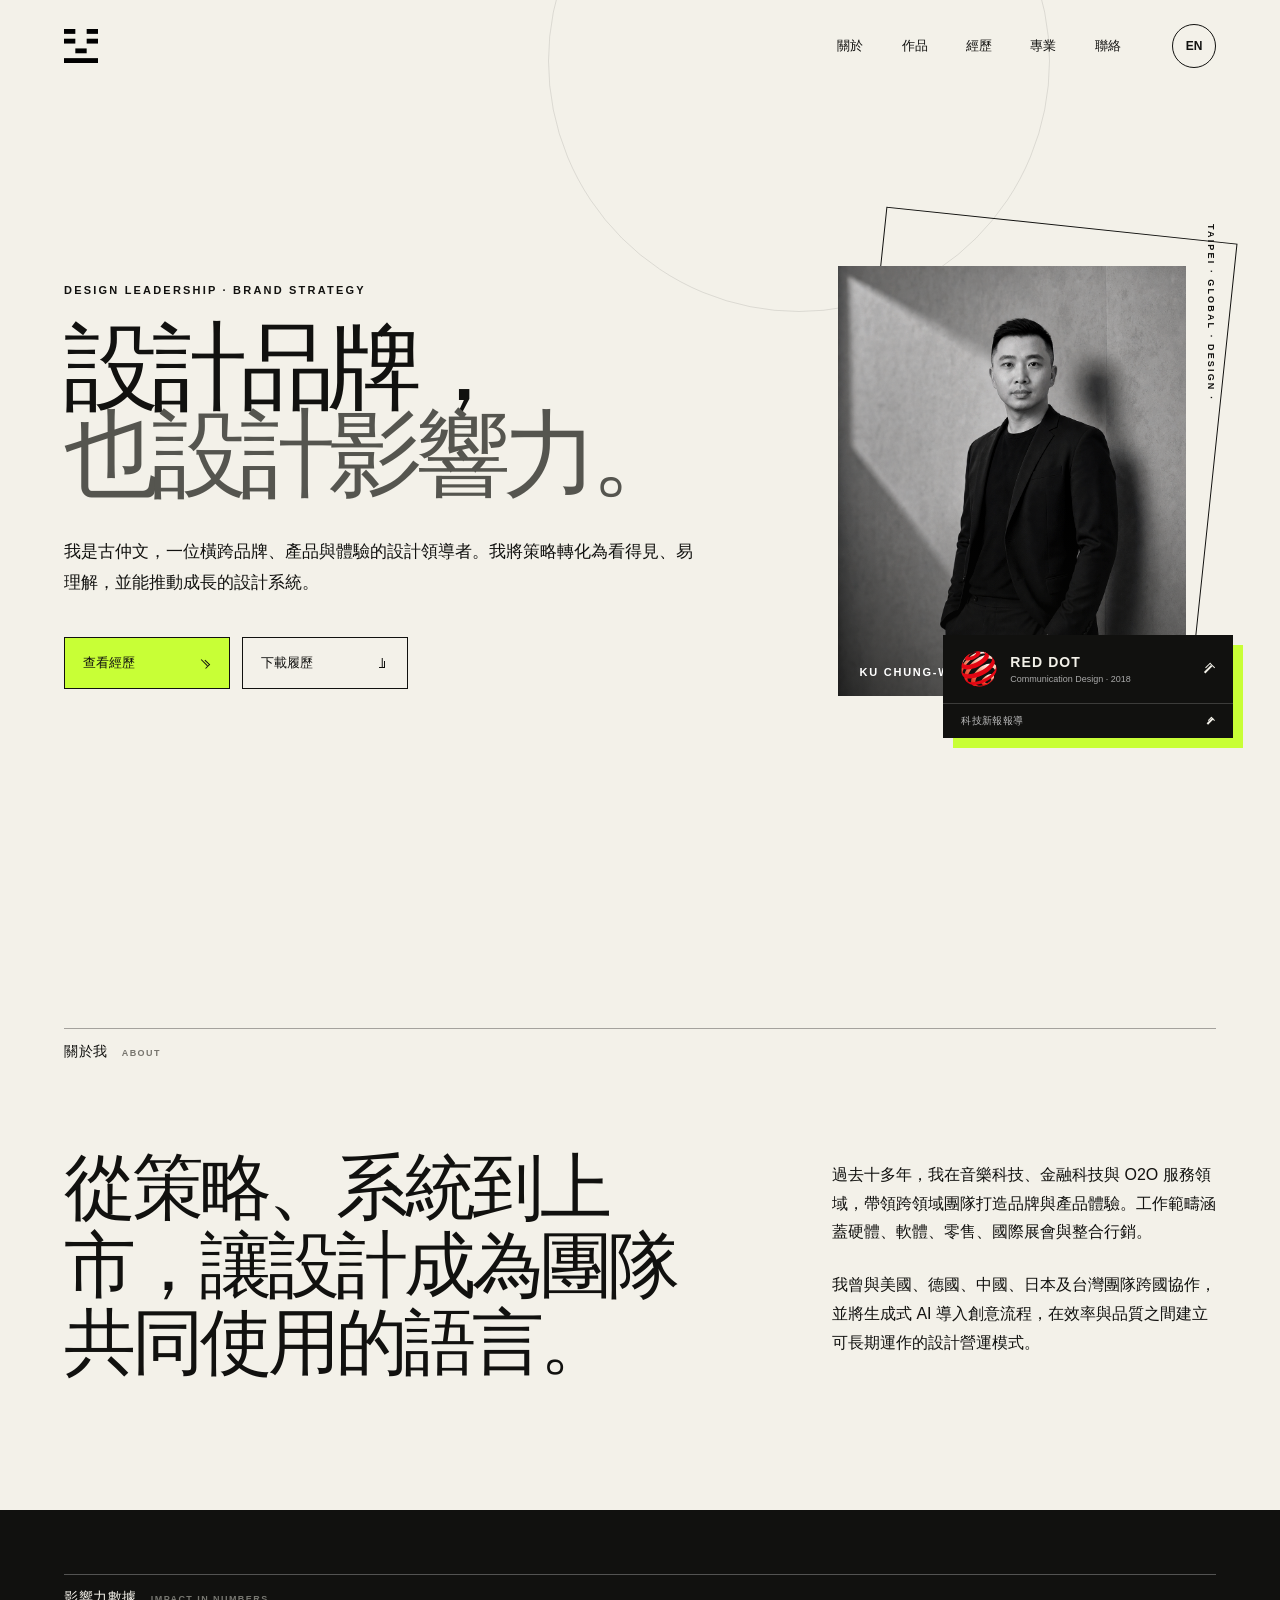
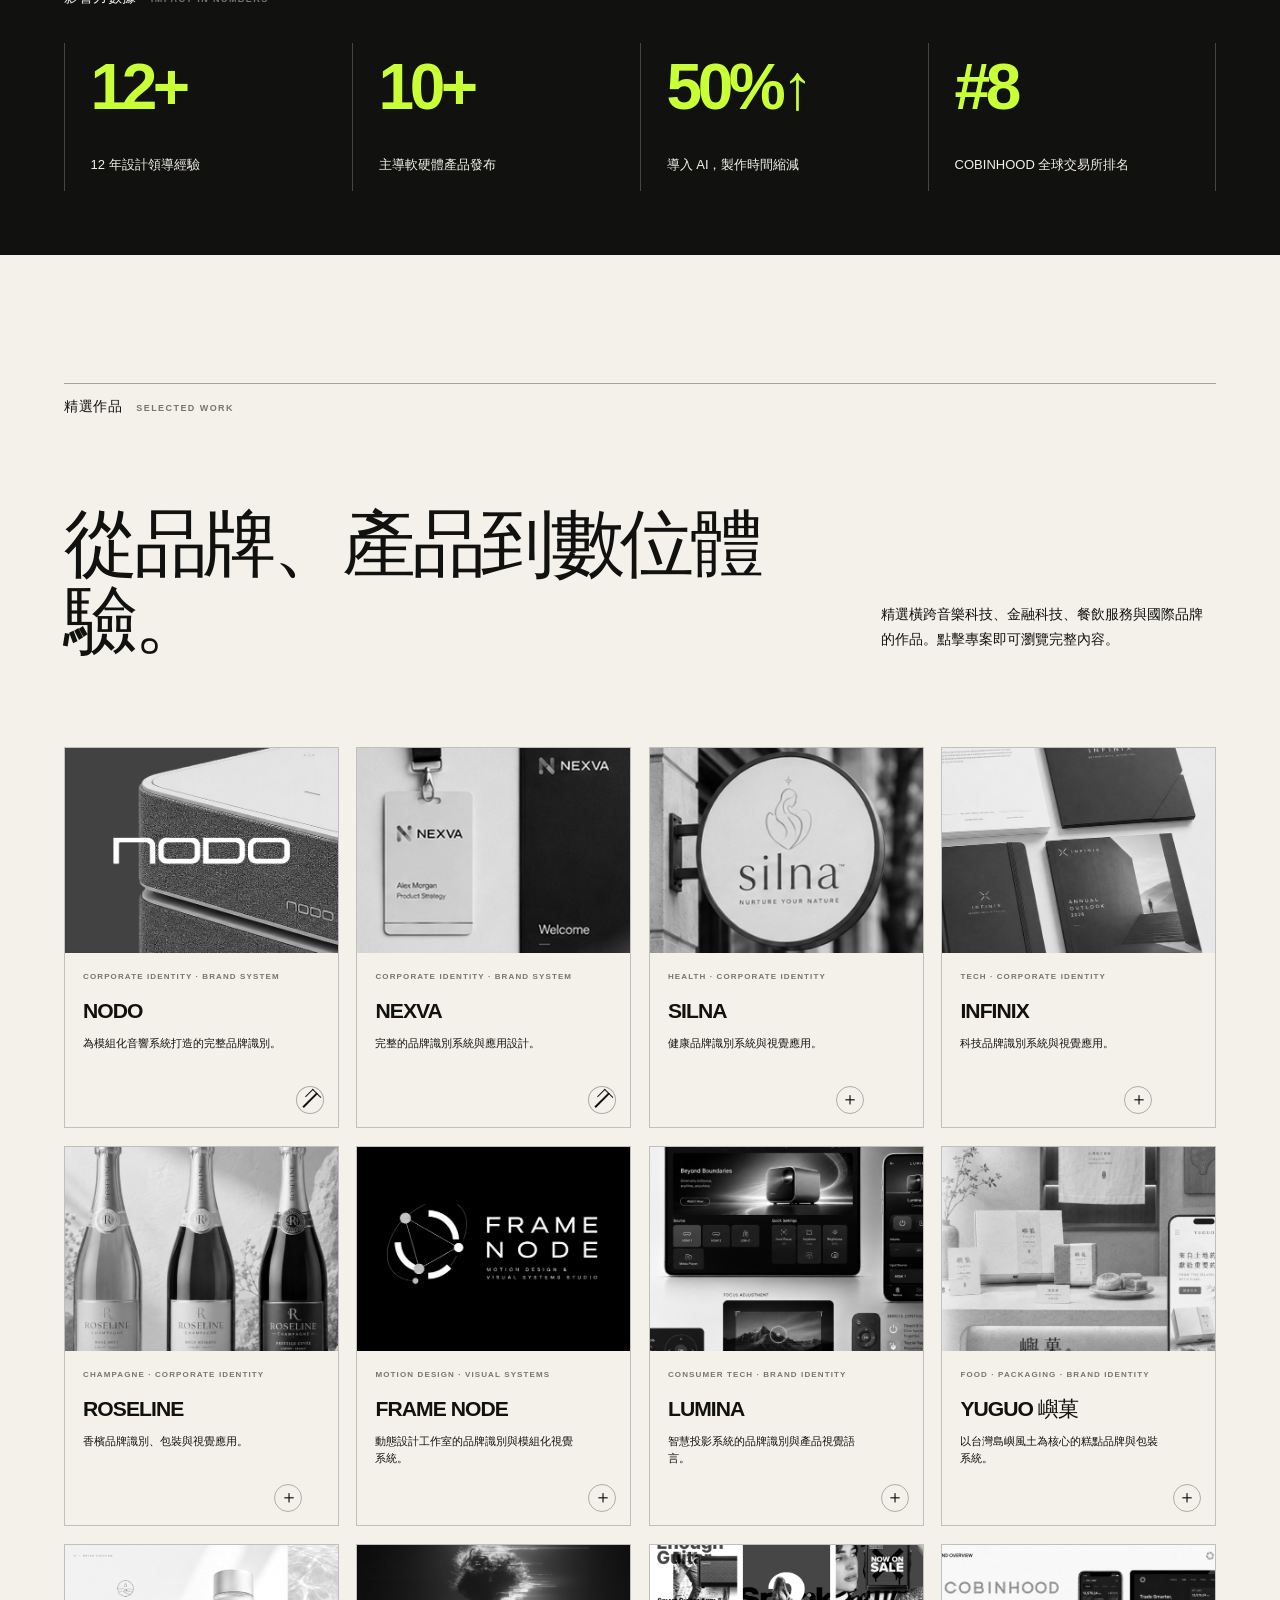
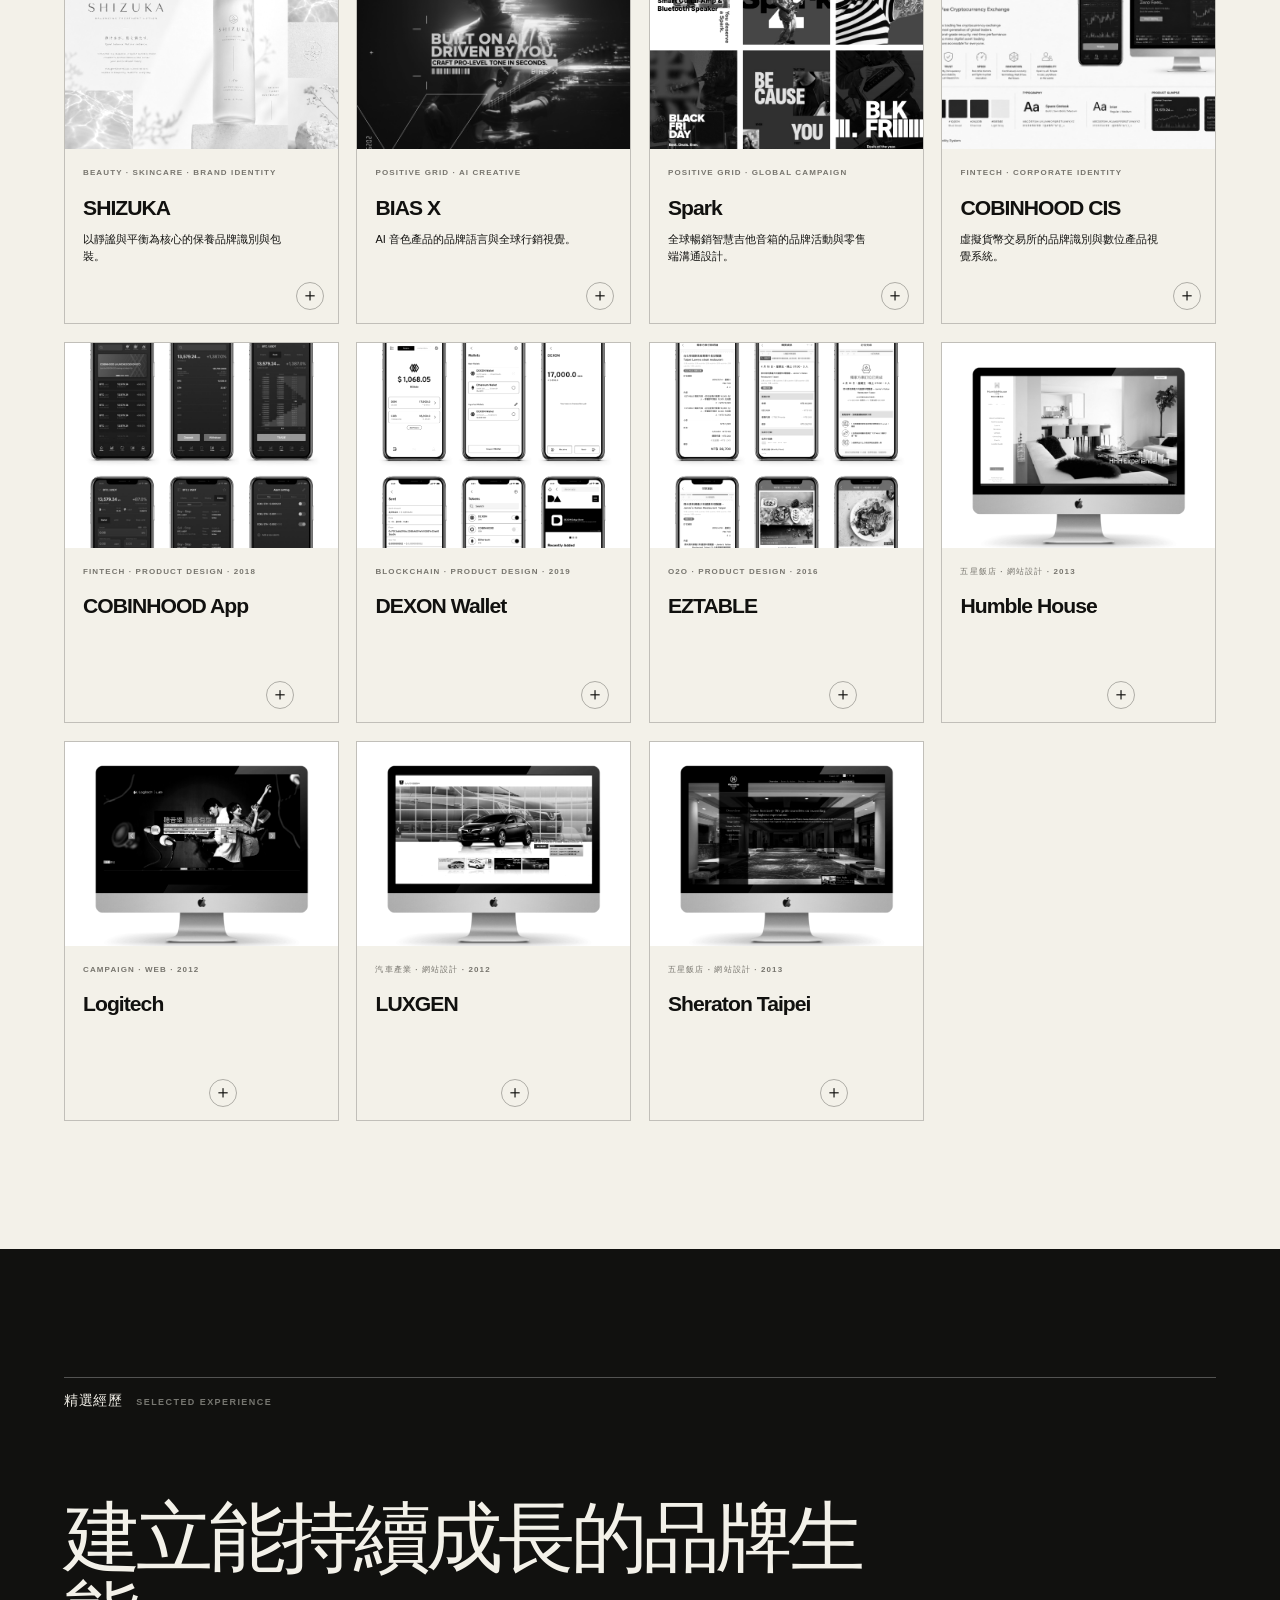
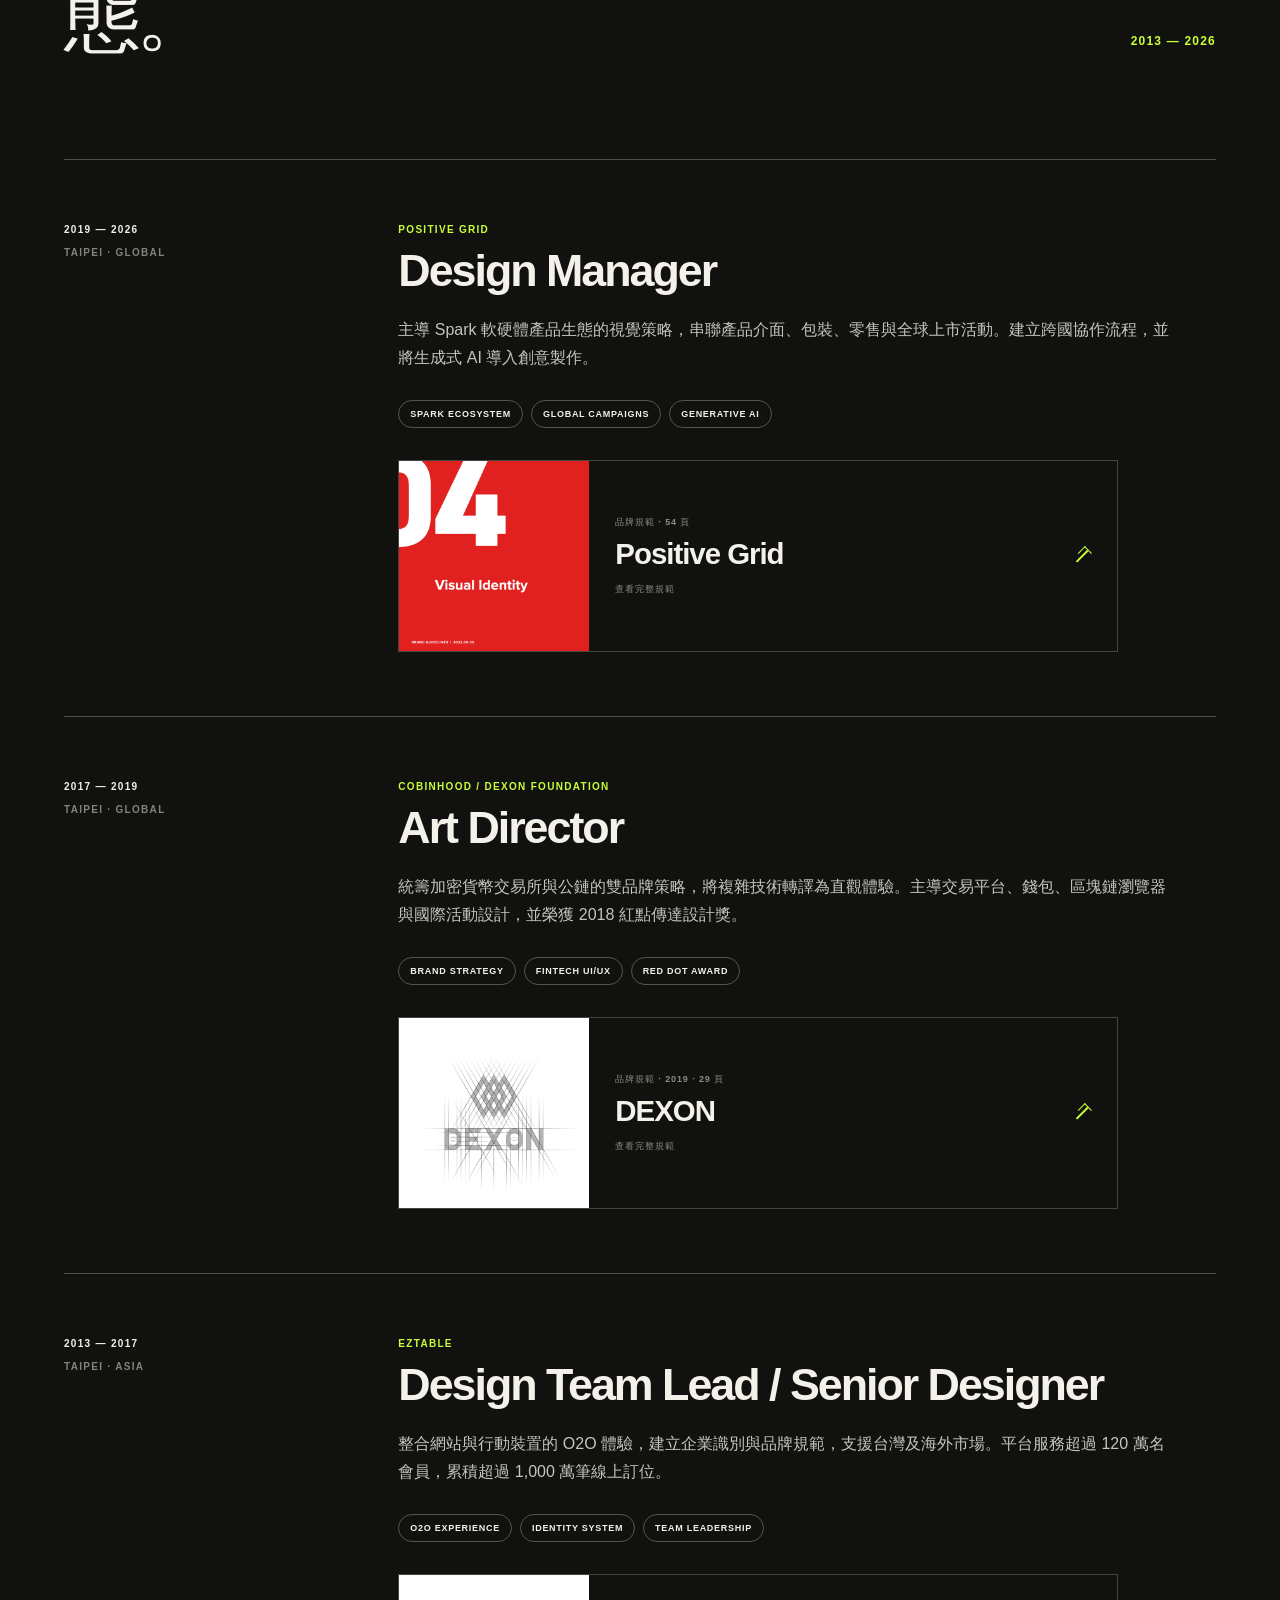
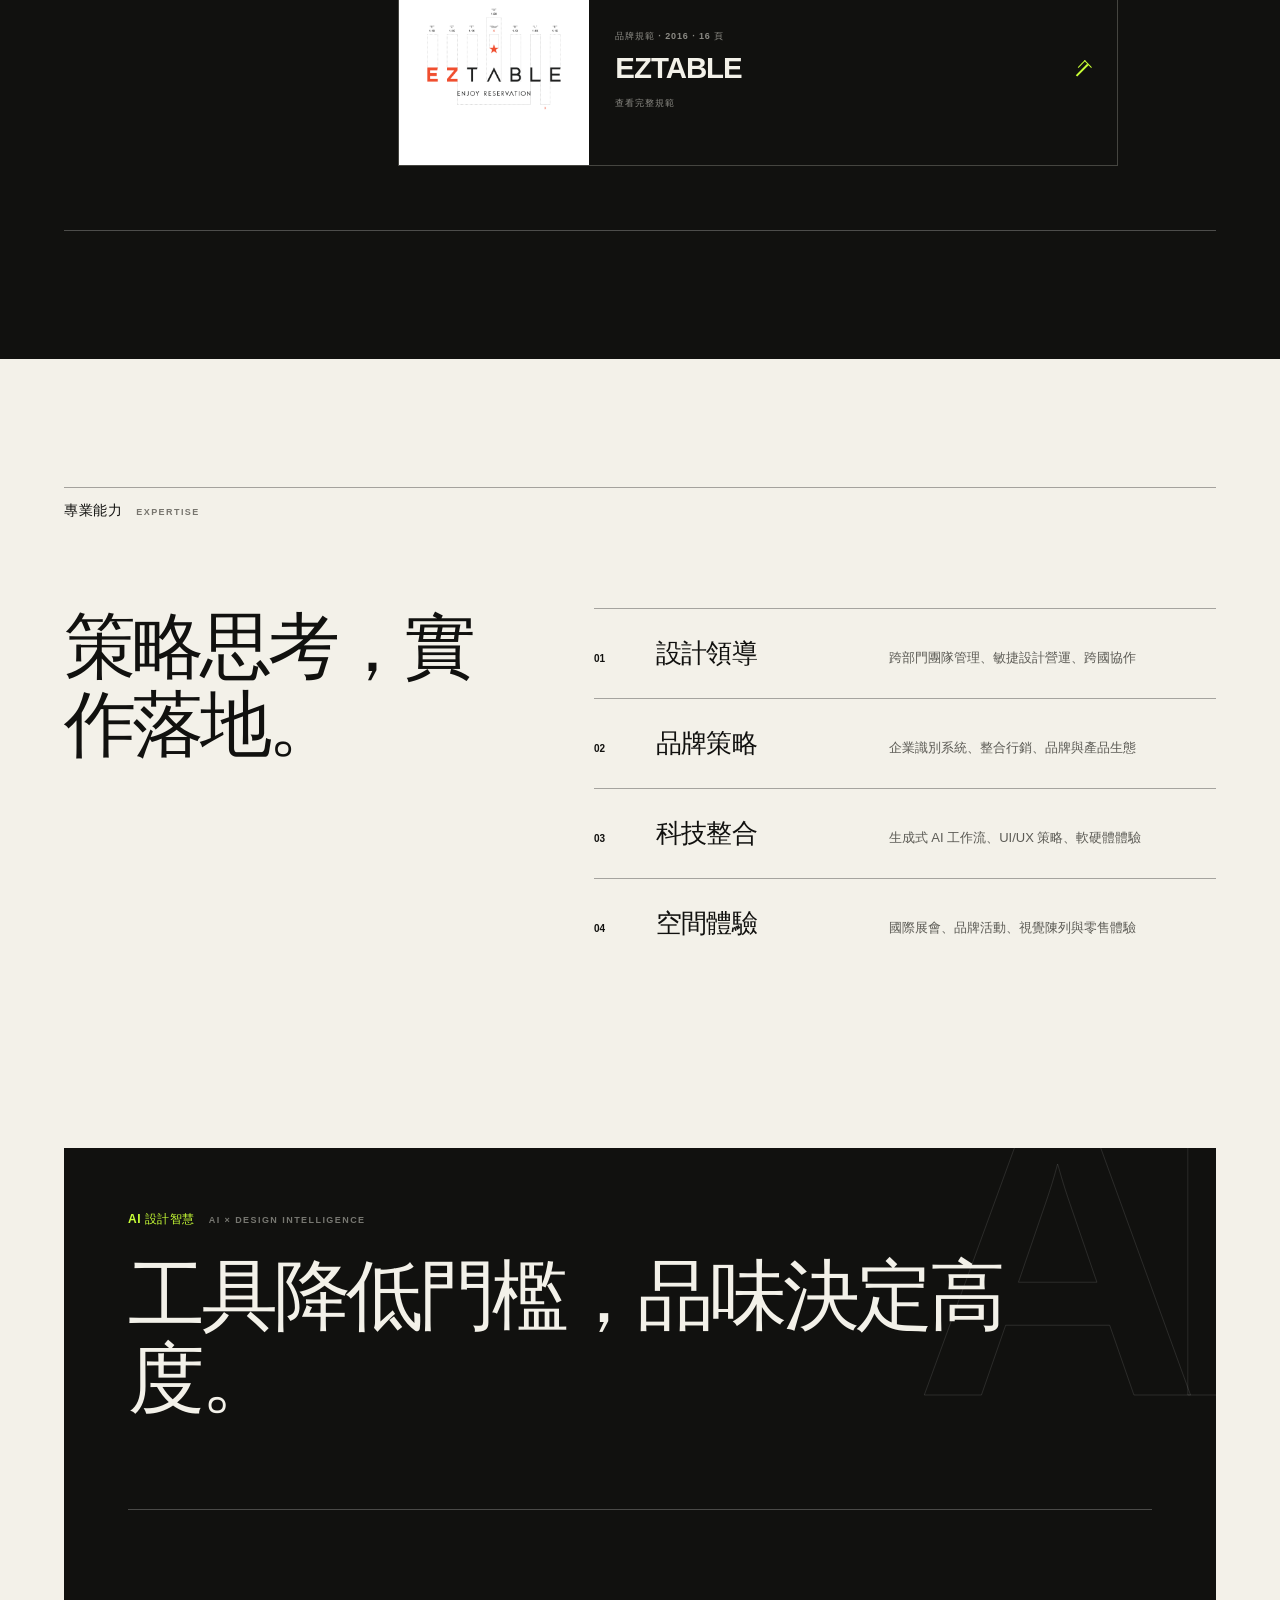
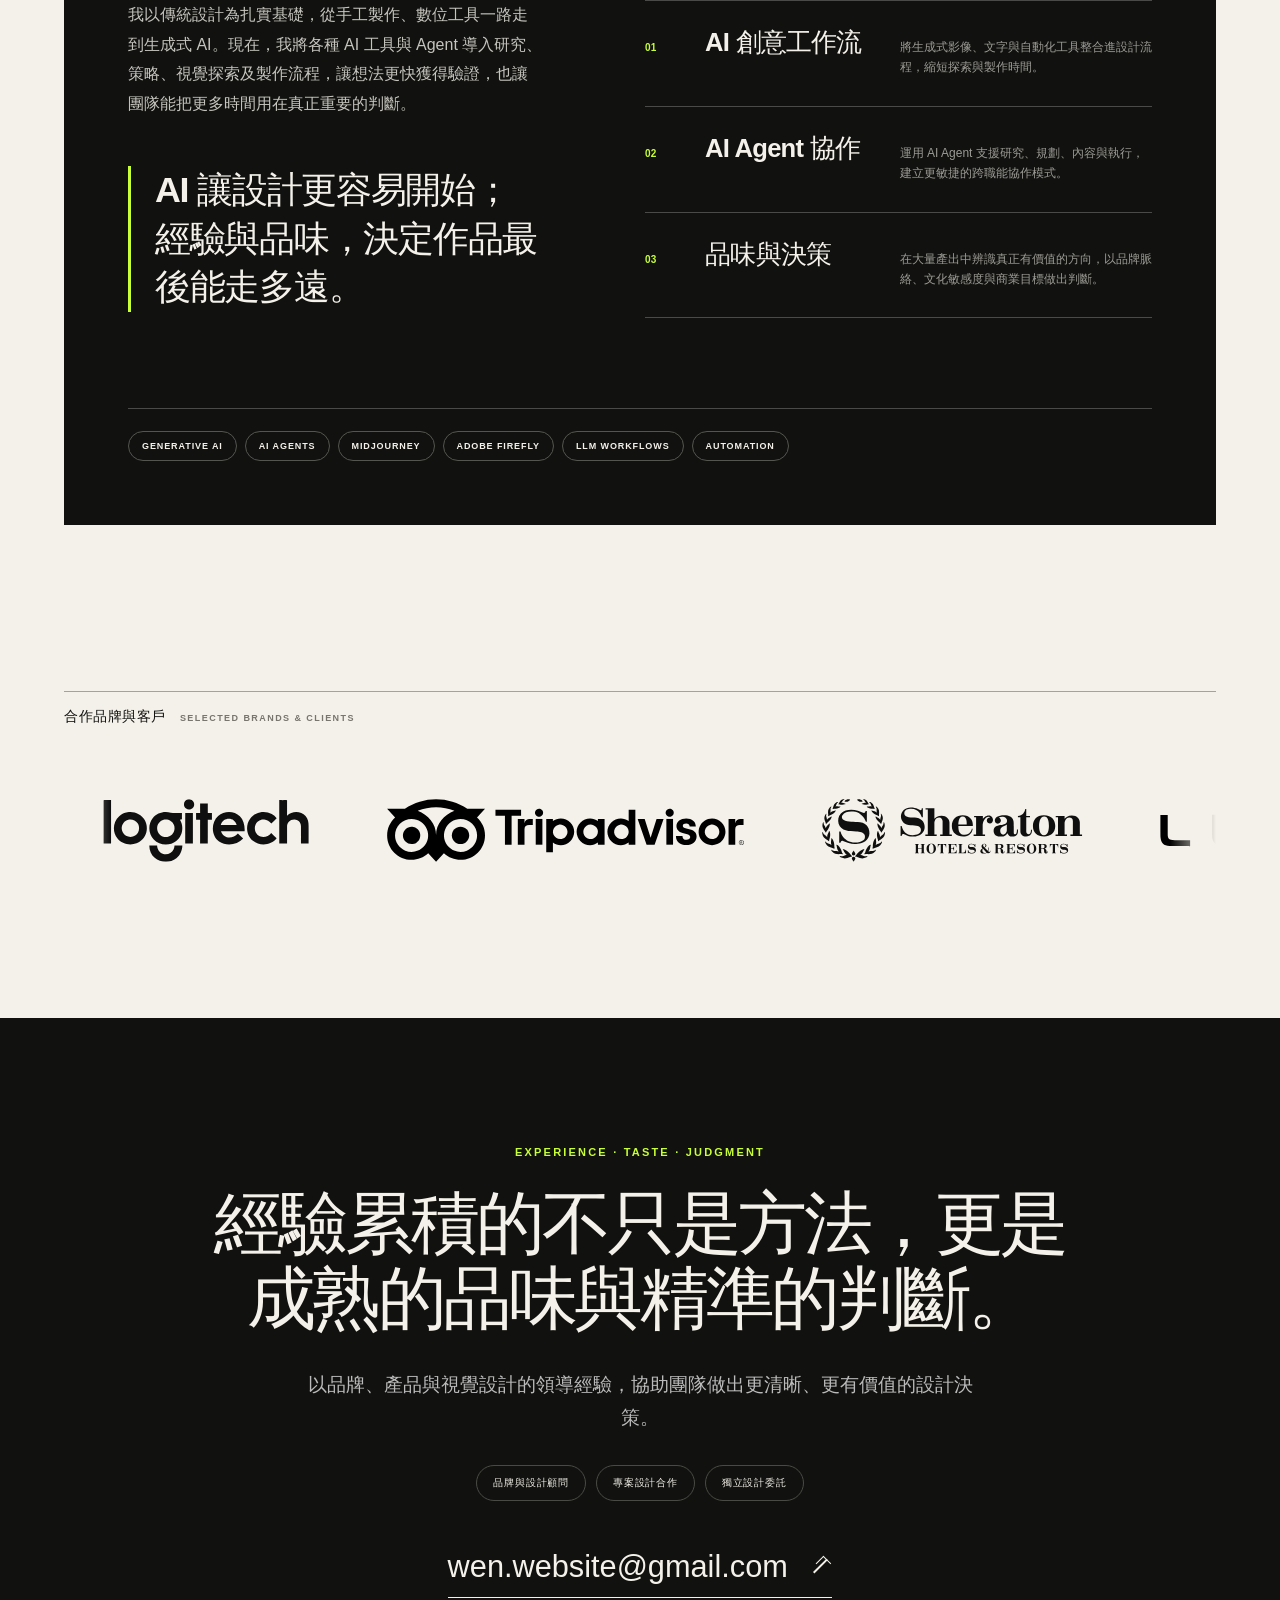
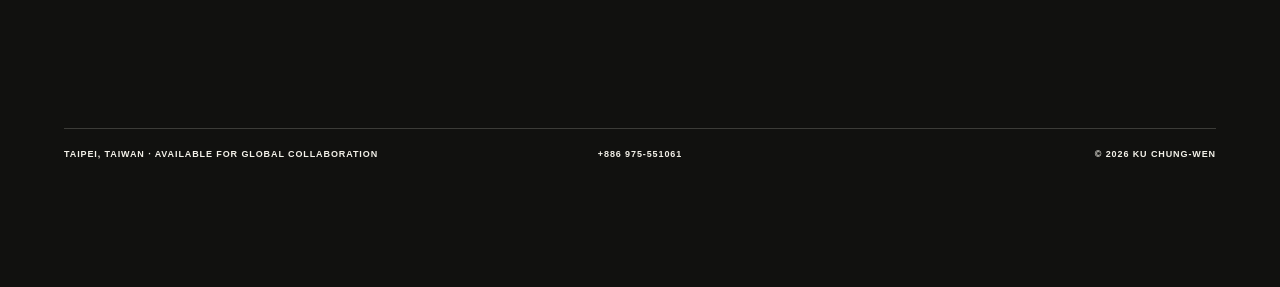
==== index.html @ f236ce1c "Refine mobile hero line breaks" ====
<!doctype html>
<html lang="zh-Hant">
  <head>
    <meta charset="UTF-8" />
    <meta name="viewport" content="width=device-width, initial-scale=1.0" />
    <meta
      name="description"
      content="古仲文 Ku Chung-Wen — 設計領導、品牌策略與藝術指導。"
    />
    <!-- 填入 GA4 Measurement ID（例如 G-XXXXXXXXXX）即可啟用流量紀錄。 -->
    <meta name="ga-measurement-id" content="" />
    <title>古仲文 Ku Chung-Wen | Design Leader</title>
    <link rel="icon" href="assets/wen-favicon.svg" type="image/svg+xml" />
    <link rel="stylesheet" href="styles.css?v=20260614-3" />
    <script src="script.js?v=20260614-4" defer></script>
  </head>
  <body>
    <a class="skip-link" href="#main">跳至主要內容</a>

    <header class="site-header">
      <a class="brand" href="#top" aria-label="回到首頁">
        <img src="assets/wen-favicon.svg" alt="古仲文個人標誌" />
      </a>
      <nav aria-label="主要導覽">
        <a
          href="#about"
          data-zh="關於"
          data-en="About"
          data-track="navigation_click"
          data-track-label="About"
          >關於</a
        >
        <a
          href="#work"
          data-zh="作品"
          data-en="Work"
          data-track="navigation_click"
          data-track-label="Work"
          >作品</a
        >
        <a
          href="#experience"
          data-zh="經歷"
          data-en="Experience"
          data-track="navigation_click"
          data-track-label="Experience"
          >經歷</a
        >
        <a
          href="#expertise"
          data-zh="專業"
          data-en="Expertise"
          data-track="navigation_click"
          data-track-label="Expertise"
          >專業</a
        >
        <a
          href="#contact"
          data-zh="聯絡"
          data-en="Contact"
          data-track="navigation_click"
          data-track-label="Contact"
          >聯絡</a
        >
      </nav>
      <button class="lang-toggle" type="button" aria-label="Switch to English">
        EN
      </button>
    </header>

    <main id="main">
      <section class="hero" id="top">
        <div class="hero-copy">
          <p class="eyebrow reveal">DESIGN LEADERSHIP · BRAND STRATEGY</p>
          <h1 class="reveal">
            <span data-zh="設計品牌，" data-en="Building brands,">設計品牌，</span>
            <span class="outline" data-zh="也設計影響力。" data-en="shaping impact."
              >也設計影響力。</span
            >
          </h1>
          <p
            class="hero-intro reveal"
            data-zh="我是古仲文，一位橫跨品牌、產品與體驗的設計領導者。我將策略轉化為看得見、易理解，並能推動成長的設計系統。"
            data-en="I'm Ku Chung-Wen, a design leader working across brand, product, and experience. I turn strategy into design systems that people can see, understand, and use to drive growth."
          >
            我是古仲文，一位橫跨品牌、產品與體驗的設計領導者。我將策略轉化為看得見、易理解，並能推動成長的設計系統。
          </p>
          <div class="hero-actions reveal">
            <a
              class="button primary"
              href="#experience"
              data-track="cta_click"
              data-track-label="Hero view experience"
            >
              <span data-zh="查看經歷" data-en="View experience">查看經歷</span>
              <span class="ui-arrow ui-arrow-down-right" aria-hidden="true"></span>
            </a>
            <a
              class="button secondary"
              href="assets/ku-chung-wen-resume-2026.pdf"
              download
              data-track="resume_download"
              data-track-label="Hero resume PDF"
            >
              <span data-zh="下載履歷" data-en="Download résumé">下載履歷</span>
              <span class="ui-arrow ui-arrow-down" aria-hidden="true"></span>
            </a>
          </div>
        </div>

        <div class="hero-visual reveal">
          <div class="portrait-frame">
            <img src="assets/hero-editorial-v2.png" alt="古仲文黑白形象照" />
            <span class="portrait-label">KU CHUNG-WEN</span>
          </div>
          <div class="award-card">
            <a
              class="award-card-main"
              href="https://www.red-dot.org/zh/project/cobinhood-crypto-exchange-26003"
              target="_blank"
              rel="noopener noreferrer"
              data-track="award_link_click"
              data-track-label="Hero Red Dot official project"
            >
              <img
                class="award-mark"
                src="assets/icon-reddot.svg"
                alt=""
                aria-hidden="true"
              />
              <span class="award-card-copy">
                <strong>RED DOT</strong>
                <small>Communication Design · 2018</small>
              </span>
              <span class="award-arrow ui-arrow ui-arrow-up-right" aria-hidden="true"></span>
            </a>
            <a
              class="award-card-news"
              href="https://technews.tw/2018/08/30/cobinhood-app-wins-red-dot-design-award/"
              target="_blank"
              rel="noopener noreferrer"
              data-track="award_link_click"
              data-track-label="Hero TechNews award coverage"
            >
              <span data-zh="科技新報報導" data-en="TechNews coverage"
                >科技新報報導</span
              >
              <span class="ui-arrow ui-arrow-up-right" aria-hidden="true"></span>
            </a>
          </div>
          <span class="orbit-text">TAIPEI · GLOBAL · DESIGN ·</span>
        </div>

      </section>

      <section class="about section" id="about">
        <div class="section-kicker">
          <div class="section-label">
            <strong data-zh="關於我" data-en="About">關於我</strong>
            <span data-zh="About" data-en="關於我">About</span>
          </div>
        </div>
        <div class="about-grid">
          <h2
            class="reveal"
            data-zh="從策略、系統到上市，讓設計成為團隊共同使用的語言。"
            data-en="From strategy and systems through launch, I make design a shared language across teams."
          >
            從策略、系統到上市，讓設計成為團隊共同使用的語言。
          </h2>
          <div class="about-copy reveal">
            <p
              data-zh="過去十多年，我在音樂科技、金融科技與 O2O 服務領域，帶領跨領域團隊打造品牌與產品體驗。工作範疇涵蓋硬體、軟體、零售、國際展會與整合行銷。"
              data-en="For more than a decade, I have led multidisciplinary teams across music technology, fintech, and O2O services, creating brand and product experiences across hardware, software, retail, global exhibitions, and integrated campaigns."
            >
              過去十多年，我在音樂科技、金融科技與 O2O
              服務領域，帶領跨領域團隊打造品牌與產品體驗。工作範疇涵蓋硬體、軟體、零售、國際展會與整合行銷。
            </p>
            <p
              data-zh="我曾與美國、德國、中國、日本及台灣團隊跨國協作，並將生成式 AI 導入創意流程，在效率與品質之間建立可長期運作的設計營運模式。"
              data-en="I have collaborated with teams across the US, Germany, China, Japan, and Taiwan. I also integrate generative AI into creative workflows to build sustainable design operations that balance speed with quality."
            >
              我曾與美國、德國、中國、日本及台灣團隊跨國協作，並將生成式 AI
              導入創意流程，在效率與品質之間建立可長期運作的設計營運模式。
            </p>
          </div>
        </div>
      </section>

      <section class="impact section" aria-label="主要成果">
        <div class="section-kicker">
          <div class="section-label">
            <strong data-zh="影響力數據" data-en="Impact in numbers"
              >影響力數據</strong
            >
            <span data-zh="Impact in numbers" data-en="影響力數據"
              >Impact in numbers</span
            >
          </div>
        </div>
        <div class="stats">
          <article class="stat reveal">
            <strong><span class="counter" data-target="12">0</span>+</strong>
            <p
              data-zh="12 年設計領導經驗"
              data-en="12 years of design leadership"
            >
              12 年設計領導經驗
            </p>
          </article>
          <article class="stat reveal">
            <strong><span class="counter" data-target="10">0</span>+</strong>
            <p
              data-zh="主導軟硬體產品發布"
              data-en="Hardware and software launches"
            >
              主導軟硬體產品發布
            </p>
          </article>
          <article class="stat reveal">
            <strong><span class="counter" data-target="50">0</span>%↑</strong>
            <p
              data-zh="導入 AI，製作時間縮減"
              data-en="Production time reduced with AI"
            >
              導入 AI，製作時間縮減
            </p>
          </article>
          <article class="stat reveal">
            <strong>#<span class="counter" data-target="8">0</span></strong>
            <p
              data-zh="COBINHOOD 全球交易所排名"
              data-en="COBINHOOD global exchange ranking"
            >
              COBINHOOD 全球交易所排名
            </p>
          </article>
        </div>
      </section>

      <section class="work section" id="work">
        <div class="section-kicker">
          <div class="section-label">
            <strong data-zh="精選作品" data-en="Selected work">精選作品</strong>
            <span data-zh="Selected work" data-en="精選作品">Selected work</span>
          </div>
        </div>
        <div class="work-heading">
          <h2
            data-zh="從品牌、產品到數位體驗。"
            data-en="From brands and products to digital experiences."
          >
            從品牌、產品到數位體驗。
          </h2>
          <p
            data-zh="精選橫跨音樂科技、金融科技、餐飲服務與國際品牌的作品。點擊專案即可瀏覽完整內容。"
            data-en="Selected work across music technology, fintech, hospitality, and global brands. Open any project to explore the full case study."
          >
            精選橫跨音樂科技、金融科技、餐飲服務與國際品牌的作品。點擊專案即可瀏覽完整內容。
          </p>
        </div>

        <div class="work-grid">
          <article class="work-card work-card-wide cis-work-card work-link-card reveal">
            <a
              href="cis.html"
              target="_blank"
              rel="noopener"
              data-track="portfolio_link_click"
              data-track-label="NODO CIS"
            >
              <div class="work-cover">
                <img
                  src="assets/covers/cover-01-nodo.png"
                  alt="NODO 品牌識別與 CIS"
                  loading="lazy"
                />
              </div>
              <div class="work-meta">
                <div>
                  <span>CORPORATE IDENTITY · BRAND SYSTEM</span>
                  <h3>NODO <i class="ui-arrow ui-arrow-up-right" aria-hidden="true"></i></h3>
                </div>
                <p
                  data-zh="為模組化音響系統打造的完整品牌識別。"
                  data-en="A complete brand identity system for a modular audio platform."
                >
                  為模組化音響系統打造的完整品牌識別。
                </p>
              </div>
            </a>
          </article>

          <article class="work-card work-card-wide cis-work-card work-link-card reveal">
            <a
              href="nexva.html"
              target="_blank"
              rel="noopener"
              data-track="portfolio_link_click"
              data-track-label="NEXVA CIS"
            >
              <div class="work-cover">
                <img
                  src="assets/covers/cover-02-NEXVA.png"
                  alt="NEXVA 品牌識別與 CIS"
                  loading="lazy"
                />
              </div>
              <div class="work-meta">
                <div>
                  <span>CORPORATE IDENTITY · BRAND SYSTEM</span>
                  <h3>NEXVA <i class="ui-arrow ui-arrow-up-right" aria-hidden="true"></i></h3>
                </div>
                <p
                  data-zh="完整的品牌識別系統與應用設計。"
                  data-en="A complete identity system and brand application suite."
                >
                  完整的品牌識別系統與應用設計。
                </p>
              </div>
            </a>
          </article>

          <article class="work-card work-card-wide cis-work-card reveal">
            <button class="cis-card" type="button" data-cis-project="silna">
              <div class="work-cover">
                <img
                  src="assets/covers/cover-03-silna.png"
                  alt="SILNA Health 品牌識別與 CIS"
                  loading="lazy"
                />
              </div>
              <div class="work-meta">
                <div>
                  <span>HEALTH · CORPORATE IDENTITY</span>
                  <h3>SILNA <i aria-hidden="true">＋</i></h3>
                </div>
                <p
                  data-zh="健康品牌識別系統與視覺應用。"
                  data-en="A calm, nature-led identity system for a health brand."
                >
                  健康品牌識別系統與視覺應用。
                </p>
              </div>
            </button>
          </article>

          <article class="work-card work-card-wide cis-work-card reveal">
            <button class="cis-card" type="button" data-cis-project="infinix">
              <div class="work-cover">
                <img
                  src="assets/covers/cover-04-infinix.png"
                  alt="INFINIX 品牌識別與 CIS"
                  loading="lazy"
                />
              </div>
              <div class="work-meta">
                <div>
                  <span>TECH · CORPORATE IDENTITY</span>
                  <h3>INFINIX <i aria-hidden="true">＋</i></h3>
                </div>
                <p
                  data-zh="科技品牌識別系統與視覺應用。"
                  data-en="A refined identity system and visual language for a technology brand."
                >
                  科技品牌識別系統與視覺應用。
                </p>
              </div>
            </button>
          </article>

          <article class="work-card work-card-wide cis-work-card reveal">
            <button class="cis-card" type="button" data-cis-project="roseline">
              <div class="work-cover">
                <img
                  src="assets/covers/cover-05-roseline.png"
                  alt="ROSELINE Champagne 品牌識別與 CIS"
                  loading="lazy"
                />
              </div>
              <div class="work-meta">
                <div>
                  <span>CHAMPAGNE · CORPORATE IDENTITY</span>
                  <h3>ROSELINE <i aria-hidden="true">＋</i></h3>
                </div>
                <p
                  data-zh="香檳品牌識別、包裝與視覺應用。"
                  data-en="Brand identity, packaging, and visual applications for a champagne label."
                >
                  香檳品牌識別、包裝與視覺應用。
                </p>
              </div>
            </button>
          </article>

          <article class="work-card work-card-wide cis-work-card reveal">
            <button class="cis-card" type="button" data-cis-project="frameNode">
              <div class="work-cover">
                <img
                  src="assets/covers/cover-06-framenode.png"
                  alt="FRAME NODE 品牌識別與 CIS"
                  loading="lazy"
                />
              </div>
              <div class="work-meta">
                <div>
                  <span>MOTION DESIGN · VISUAL SYSTEMS</span>
                  <h3>FRAME NODE <i aria-hidden="true">＋</i></h3>
                </div>
                <p
                  data-zh="動態設計工作室的品牌識別與模組化視覺系統。"
                  data-en="Brand identity and modular visual system for a motion design studio."
                >
                  動態設計工作室的品牌識別與模組化視覺系統。
                </p>
              </div>
            </button>
          </article>

          <article class="work-card work-card-wide cis-work-card reveal">
            <button class="cis-card" type="button" data-cis-project="lumina">
              <div class="work-cover">
                <img
                  src="assets/covers/cover-07-lumina.png"
                  alt="LUMINA 智慧投影系統品牌識別"
                  loading="lazy"
                />
              </div>
              <div class="work-meta">
                <div>
                  <span>CONSUMER TECH · BRAND IDENTITY</span>
                  <h3>LUMINA <i aria-hidden="true">＋</i></h3>
                </div>
                <p
                  data-zh="智慧投影系統的品牌識別與產品視覺語言。"
                  data-en="Brand identity and product visual language for a smart projection system."
                >
                  智慧投影系統的品牌識別與產品視覺語言。
                </p>
              </div>
            </button>
          </article>

          <article class="work-card work-card-wide cis-work-card reveal">
            <button class="cis-card" type="button" data-cis-project="yuguo">
              <div class="work-cover">
                <img
                  src="assets/covers/cover-08-yuguo.png"
                  alt="YUGUO 嶼菓台灣地方糕點品牌識別"
                  loading="lazy"
                />
              </div>
              <div class="work-meta">
                <div>
                  <span>FOOD · PACKAGING · BRAND IDENTITY</span>
                  <h3>YUGUO 嶼菓 <i aria-hidden="true">＋</i></h3>
                </div>
                <p
                  data-zh="以台灣島嶼風土為核心的糕點品牌與包裝系統。"
                  data-en="A pastry brand and packaging system rooted in Taiwan's landscape and local flavors."
                >
                  以台灣島嶼風土為核心的糕點品牌與包裝系統。
                </p>
              </div>
            </button>
          </article>

          <article class="work-card work-card-wide cis-work-card reveal">
            <button class="cis-card" type="button" data-cis-project="shizuka">
              <div class="work-cover">
                <img
                  src="assets/cis/shizuka/01.jpg"
                  alt="SHIZUKA 保養品牌識別"
                  loading="lazy"
                />
              </div>
              <div class="work-meta">
                <div>
                  <span>BEAUTY · SKINCARE · BRAND IDENTITY</span>
                  <h3>SHIZUKA <i aria-hidden="true">＋</i></h3>
                </div>
                <p
                  data-zh="以靜謐與平衡為核心的保養品牌識別與包裝。"
                  data-en="A skincare identity and packaging system guided by quietness and balance."
                >
                  以靜謐與平衡為核心的保養品牌識別與包裝。
                </p>
              </div>
            </button>
          </article>

          <article class="work-card work-card-wide gallery-work-card reveal">
            <button class="cis-card" type="button" data-cis-project="biasX">
              <div class="work-cover">
              <img
                src="assets/covers/cover-BIAS X.png"
                alt="BIAS X AI 音色產品品牌視覺"
                loading="lazy"
              />
              </div>
              <div class="work-meta">
                <div>
                  <span>POSITIVE GRID · AI CREATIVE</span>
                  <h3>BIAS X</h3>
                </div>
                <p data-zh="AI 音色產品的品牌語言與全球行銷視覺。" data-en="Brand language and global campaign visuals for an AI-powered guitar tone product.">AI 音色產品的品牌語言與全球行銷視覺。</p>
                <i aria-hidden="true">＋</i>
              </div>
            </button>
          </article>

          <article class="work-card work-card-wide gallery-work-card reveal">
            <button class="cis-card" type="button" data-cis-project="spark">
              <div class="work-cover">
                <img src="assets/covers/cover-Spark-web.jpg" alt="Positive Grid Spark 品牌與行銷設計" loading="lazy" />
              </div>
              <div class="work-meta">
                <div><span>POSITIVE GRID · GLOBAL CAMPAIGN</span><h3>Spark</h3></div>
                <p data-zh="全球暢銷智慧吉他音箱的品牌活動與零售端溝通設計。" data-en="Global campaigns and retail communications for a best-selling smart guitar amp.">全球暢銷智慧吉他音箱的品牌活動與零售端溝通設計。</p>
                <i aria-hidden="true">＋</i>
              </div>
            </button>
          </article>

          <article class="work-card work-card-wide cis-work-card reveal">
            <button class="cis-card" type="button" data-cis-project="cobinhoodCis">
              <div class="work-cover">
                <img
                  src="assets/cis/cobinhood/01.jpg"
                  alt="COBINHOOD 品牌識別與 CIS"
                  loading="lazy"
                />
              </div>
              <div class="work-meta">
                <div>
                  <span>FINTECH · CORPORATE IDENTITY</span>
                  <h3>COBINHOOD CIS <i aria-hidden="true">＋</i></h3>
                </div>
                <p
                  data-zh="虛擬貨幣交易所的品牌識別與數位產品視覺系統。"
                  data-en="Brand identity and digital product visual system for a crypto exchange."
                >
                  虛擬貨幣交易所的品牌識別與數位產品視覺系統。
                </p>
              </div>
            </button>
          </article>

          <article class="work-card gallery-work-card reveal">
            <button class="cis-card" type="button" data-cis-project="cobinhoodApp">
              <div class="work-cover">
                <img src="assets/portfolio/portfolio-cobinhood-02.jpg" alt="COBINHOOD 虛擬貨幣交易所 App 介面" loading="lazy" />
              </div>
              <div class="work-meta">
                <div><span>FINTECH · PRODUCT DESIGN · 2018</span><h3>COBINHOOD App</h3></div>
                <i aria-hidden="true">＋</i>
              </div>
            </button>
          </article>

          <article class="work-card gallery-work-card reveal">
            <button class="cis-card" type="button" data-cis-project="dexon">
              <div class="work-cover">
                <img src="assets/portfolio/portfolio-dexon-02.jpg" alt="DEXON Wallet 行動介面" loading="lazy" />
              </div>
              <div class="work-meta">
                <div><span>BLOCKCHAIN · PRODUCT DESIGN · 2019</span><h3>DEXON Wallet</h3></div>
                <i aria-hidden="true">＋</i>
              </div>
            </button>
          </article>

          <article class="work-card gallery-work-card reveal">
            <button class="cis-card" type="button" data-cis-project="eztable">
              <div class="work-cover">
                <img src="assets/portfolio/portfolio-eztable-02.jpg" alt="EZTABLE 餐廳訂位 App 介面" loading="lazy" />
              </div>
              <div class="work-meta">
                <div><span>O2O · PRODUCT DESIGN · 2016</span><h3>EZTABLE</h3></div>
                <i aria-hidden="true">＋</i>
              </div>
            </button>
          </article>

          <article class="work-card gallery-work-card reveal">
            <button class="cis-card" type="button" data-cis-project="humbleHouse">
              <div class="work-cover">
                <img src="assets/portfolio/portfolio-humble-house-01.jpg" alt="寒舍艾美酒店網站設計" loading="lazy" />
              </div>
              <div class="work-meta">
                <div>
                  <span
                    data-zh="五星飯店 · 網站設計 · 2013"
                    data-en="FIVE-STAR HOTEL · WEB · 2013"
                  >五星飯店 · 網站設計 · 2013</span>
                  <h3>Humble House</h3>
                </div>
                <i aria-hidden="true">＋</i>
              </div>
            </button>
          </article>

          <article class="work-card gallery-work-card reveal">
            <button class="cis-card" type="button" data-cis-project="logitech">
              <div class="work-cover">
                <img src="assets/portfolio/portfolio-logitech-01.jpg" alt="Logitech 台灣活動網站設計" loading="lazy" />
              </div>
              <div class="work-meta">
                <div><span>CAMPAIGN · WEB · 2012</span><h3>Logitech</h3></div>
                <i aria-hidden="true">＋</i>
              </div>
            </button>
          </article>

          <article class="work-card gallery-work-card reveal">
            <button class="cis-card" type="button" data-cis-project="luxgen">
              <div class="work-cover">
                <img src="assets/portfolio/portfolio-luxgen-01.jpg" alt="LUXGEN 品牌網站設計" loading="lazy" />
              </div>
              <div class="work-meta">
                <div>
                  <span
                    data-zh="汽車產業 · 網站設計 · 2012"
                    data-en="AUTOMOTIVE · WEB · 2012"
                  >汽車產業 · 網站設計 · 2012</span>
                  <h3>LUXGEN</h3>
                </div>
                <i aria-hidden="true">＋</i>
              </div>
            </button>
          </article>

          <article class="work-card gallery-work-card reveal">
            <button class="cis-card" type="button" data-cis-project="sheraton">
              <div class="work-cover">
                <img src="assets/portfolio/portfolio-sheraton-01.jpg" alt="台北喜來登飯店網站設計" loading="lazy" />
              </div>
              <div class="work-meta">
                <div>
                  <span
                    data-zh="五星飯店 · 網站設計 · 2013"
                    data-en="FIVE-STAR HOTEL · WEB · 2013"
                  >五星飯店 · 網站設計 · 2013</span>
                  <h3>Sheraton Taipei</h3>
                </div>
                <i aria-hidden="true">＋</i>
              </div>
            </button>
          </article>
        </div>
      </section>

      <section class="experience section dark" id="experience">
        <div class="section-kicker light">
          <div class="section-label">
            <strong data-zh="精選經歷" data-en="Selected experience"
              >精選經歷</strong
            >
            <span data-zh="Selected experience" data-en="精選經歷"
              >Selected experience</span
            >
          </div>
        </div>
        <div class="experience-heading">
          <h2 data-zh="建立能持續成長的品牌生態。" data-en="Building brand ecosystems designed to grow."
            >建立能持續成長的品牌生態。</h2
          >
          <p>2013 — 2026</p>
        </div>

        <div class="timeline">
          <article class="role reveal">
            <div class="role-meta">
              <p>2019 — 2026</p>
              <span>TAIPEI · GLOBAL</span>
            </div>
            <div class="role-main">
              <p class="company">POSITIVE GRID</p>
              <h3>Design Manager</h3>
              <p
                data-zh="主導 Spark 軟硬體產品生態的視覺策略，串聯產品介面、包裝、零售與全球上市活動。建立跨國協作流程，並將生成式 AI 導入創意製作。"
                data-en="Led visual strategy for the Spark hardware and software ecosystem across product UI, packaging, retail, and global product launches. Built international workflows and integrated generative AI into creative production."
              >
                主導 Spark
                軟硬體產品生態的視覺策略，串聯產品介面、包裝、零售與全球上市活動。建立跨國協作流程，並將生成式
                AI 導入創意製作。
              </p>
              <div class="tags">
                <span>SPARK ECOSYSTEM</span><span>GLOBAL CAMPAIGNS</span
                ><span>GENERATIVE AI</span>
              </div>
              <a
                class="brand-guide-card"
                href="assets/brand-guides/positive-grid-brand-guideline.pdf"
                target="_blank"
                rel="noopener noreferrer"
                data-track="brand_guide_click"
                data-track-label="Positive Grid Brand Guideline"
              >
                <span class="brand-guide-cover">
                  <img
                    src="assets/covers/cover-PDF-positivegrid.png"
                    alt="Positive Grid Brand Guideline 封面"
                    loading="lazy"
                  />
                </span>
                <span class="brand-guide-info">
                  <small data-zh="品牌規範 · 54 頁" data-en="Brand guideline · 54 pages"
                    >品牌規範 · 54 頁</small
                  >
                  <strong>Positive Grid</strong>
                  <span data-zh="查看完整規範" data-en="View full guideline"
                    >查看完整規範</span
                  >
                </span>
                <i class="ui-arrow ui-arrow-up-right" aria-hidden="true"></i>
              </a>
            </div>
          </article>

          <article class="role reveal">
            <div class="role-meta">
              <p>2017 — 2019</p>
              <span>TAIPEI · GLOBAL</span>
            </div>
            <div class="role-main">
              <p class="company">COBINHOOD / DEXON FOUNDATION</p>
              <h3>Art Director</h3>
              <p
                data-zh="統籌加密貨幣交易所與公鏈的雙品牌策略，將複雜技術轉譯為直觀體驗。主導交易平台、錢包、區塊鏈瀏覽器與國際活動設計，並榮獲 2018 紅點傳達設計獎。"
                data-en="Directed the dual-brand strategy for a crypto exchange and public blockchain, translating complex technology into intuitive experiences. Led the design of the trading platform, wallet, blockchain explorer, and global events, earning a 2018 Red Dot Award."
              >
                統籌加密貨幣交易所與公鏈的雙品牌策略，將複雜技術轉譯為直觀體驗。主導交易平台、錢包、區塊鏈瀏覽器與國際活動設計，並榮獲
                2018 紅點傳達設計獎。
              </p>
              <div class="tags">
                <span>BRAND STRATEGY</span><span>FINTECH UI/UX</span
                ><span>RED DOT AWARD</span>
              </div>
              <a
                class="brand-guide-card"
                href="assets/brand-guides/dexon-brand-guideline-2019.pdf"
                target="_blank"
                rel="noopener noreferrer"
                data-track="brand_guide_click"
                data-track-label="DEXON Brand Guideline 2019"
              >
                <span class="brand-guide-cover">
                  <img
                    src="assets/covers/cover-PDF-DEXON.png"
                    alt="DEXON Brand Guideline 2019 封面"
                    loading="lazy"
                  />
                </span>
                <span class="brand-guide-info">
                  <small data-zh="品牌規範 · 2019 · 29 頁" data-en="Brand guideline · 2019 · 29 pages"
                    >品牌規範 · 2019 · 29 頁</small
                  >
                  <strong>DEXON</strong>
                  <span data-zh="查看完整規範" data-en="View full guideline"
                    >查看完整規範</span
                  >
                </span>
                <i class="ui-arrow ui-arrow-up-right" aria-hidden="true"></i>
              </a>
            </div>
          </article>

          <article class="role reveal">
            <div class="role-meta">
              <p>2013 — 2017</p>
              <span>TAIPEI · ASIA</span>
            </div>
            <div class="role-main">
              <p class="company">EZTABLE</p>
              <h3>Design Team Lead / Senior Designer</h3>
              <p
                data-zh="整合網站與行動裝置的 O2O 體驗，建立企業識別與品牌規範，支援台灣及海外市場。平台服務超過 120 萬名會員，累積超過 1,000 萬筆線上訂位。"
                data-en="Unified the O2O experience across web and mobile, and built the identity system and brand guidelines for Taiwan and overseas markets. The platform served more than 1.2 million members and processed over 10 million online reservations."
              >
                整合網站與行動裝置的 O2O
                體驗，建立企業識別與品牌規範，支援台灣及海外市場。平台服務超過 120
                萬名會員，累積超過 1,000 萬筆線上訂位。
              </p>
              <div class="tags">
                <span>O2O EXPERIENCE</span><span>IDENTITY SYSTEM</span
                ><span>TEAM LEADERSHIP</span>
              </div>
              <a
                class="brand-guide-card"
                href="assets/brand-guides/eztable-brand-guideline-2016.pdf"
                target="_blank"
                rel="noopener noreferrer"
                data-track="brand_guide_click"
                data-track-label="EZTABLE Brand Guideline 2016"
              >
                <span class="brand-guide-cover">
                  <img
                    src="assets/covers/cover-PDF-EZTABLE.png"
                    alt="EZTABLE Brand Guideline 2016 封面"
                    loading="lazy"
                  />
                </span>
                <span class="brand-guide-info">
                  <small data-zh="品牌規範 · 2016 · 16 頁" data-en="Brand guideline · 2016 · 16 pages"
                    >品牌規範 · 2016 · 16 頁</small
                  >
                  <strong>EZTABLE</strong>
                  <span data-zh="查看完整規範" data-en="View full guideline"
                    >查看完整規範</span
                  >
                </span>
                <i class="ui-arrow ui-arrow-up-right" aria-hidden="true"></i>
              </a>
            </div>
          </article>
        </div>
      </section>

      <section class="expertise section" id="expertise">
        <div class="section-kicker">
          <div class="section-label">
            <strong data-zh="專業能力" data-en="Expertise">專業能力</strong>
            <span data-zh="Expertise" data-en="專業能力">Expertise</span>
          </div>
        </div>
        <div class="expertise-grid">
          <h2
            data-zh="策略思考，實作落地。"
            data-en="Strategic thinking, brought to life."
          >
            策略思考，實作落地。
          </h2>
          <div class="capabilities">
            <article class="capability reveal">
              <span>01</span>
              <h3 data-zh="設計領導" data-en="Design Leadership">設計領導</h3>
              <p
                data-zh="跨部門團隊管理、敏捷設計營運、跨國協作"
                data-en="Cross-functional leadership, agile design operations, global collaboration"
              >
                跨部門團隊管理、敏捷設計營運、跨國協作
              </p>
            </article>
            <article class="capability reveal">
              <span>02</span>
              <h3 data-zh="品牌策略" data-en="Brand Strategy">品牌策略</h3>
              <p
                data-zh="企業識別系統、整合行銷、品牌與產品生態"
                data-en="Identity systems, integrated campaigns, brand and product ecosystems"
              >
                企業識別系統、整合行銷、品牌與產品生態
              </p>
            </article>
            <article class="capability reveal">
              <span>03</span>
              <h3 data-zh="科技整合" data-en="Technology Integration">科技整合</h3>
              <p
                data-zh="生成式 AI 工作流、UI/UX 策略、軟硬體體驗"
                data-en="Generative AI workflows, UI/UX strategy, connected hardware and software experiences"
              >
                生成式 AI 工作流、UI/UX 策略、軟硬體體驗
              </p>
            </article>
            <article class="capability reveal">
              <span>04</span>
              <h3 data-zh="空間體驗" data-en="Spatial Experience">空間體驗</h3>
              <p
                data-zh="國際展會、品牌活動、視覺陳列與零售體驗"
                data-en="Global exhibitions, brand events, visual merchandising, and retail environments"
              >
                國際展會、品牌活動、視覺陳列與零售體驗
              </p>
            </article>
          </div>
        </div>

        <div class="ai-feature reveal" id="ai">
          <div class="ai-feature-head">
            <div>
              <div class="section-label ai-label">
                <strong data-zh="AI 設計智慧" data-en="AI × Design Intelligence"
                  >AI 設計智慧</strong
                >
                <span data-zh="AI × Design Intelligence" data-en="AI 設計智慧"
                  >AI × Design Intelligence</span
                >
              </div>
              <h2
                data-zh="工具降低門檻，品味決定高度。"
                data-en="Tools lower the barrier. Taste raises the standard."
              >
                工具降低門檻，品味決定高度。
              </h2>
            </div>
          </div>

          <div class="ai-feature-body">
            <div class="ai-statement">
              <p
                data-zh="我以傳統設計為扎實基礎，從手工製作、數位工具一路走到生成式 AI。現在，我將各種 AI 工具與 Agent 導入研究、策略、視覺探索及製作流程，讓想法更快獲得驗證，也讓團隊能把更多時間用在真正重要的判斷。"
                data-en="My foundation is rooted in traditional design, shaped by hands-on craft and digital tools before evolving into the era of generative AI. Today, I integrate AI tools and agents across research, strategy, visual exploration, and production to test ideas faster and give teams more time for the decisions that matter."
              >
                我以傳統設計為扎實基礎，從手工製作、數位工具一路走到生成式 AI。現在，我將各種 AI 工具與 Agent
                導入研究、策略、視覺探索及製作流程，讓想法更快獲得驗證，也讓團隊能把更多時間用在真正重要的判斷。
              </p>
              <blockquote
                data-zh="AI 讓設計更容易開始；經驗與品味，決定作品最後能走多遠。"
                data-en="AI makes design easier to start. Experience and taste determine how far the work can go."
              >
                AI
                讓設計更容易開始；經驗與品味，決定作品最後能走多遠。
              </blockquote>
            </div>

            <div class="ai-practices">
              <article>
                <span>01</span>
                <h3 data-zh="AI 創意工作流" data-en="AI Creative Workflow">
                  AI 創意工作流
                </h3>
                <p
                  data-zh="將生成式影像、文字與自動化工具整合進設計流程，縮短探索與製作時間。"
                  data-en="Integrating image generation, language models, and automation tools to accelerate exploration and production."
                >
                  將生成式影像、文字與自動化工具整合進設計流程，縮短探索與製作時間。
                </p>
              </article>
              <article>
                <span>02</span>
                <h3 data-zh="AI Agent 協作" data-en="AI Agent Collaboration">
                  AI Agent 協作
                </h3>
                <p
                  data-zh="運用 AI Agent 支援研究、規劃、內容與執行，建立更敏捷的跨職能協作模式。"
                  data-en="Using AI agents across research, planning, content, and execution to enable more agile cross-functional collaboration."
                >
                  運用 AI Agent
                  支援研究、規劃、內容與執行，建立更敏捷的跨職能協作模式。
                </p>
              </article>
              <article>
                <span>03</span>
                <h3 data-zh="品味與決策" data-en="Taste and Judgment">
                  品味與決策
                </h3>
                <p
                  data-zh="在大量產出中辨識真正有價值的方向，以品牌脈絡、文化敏感度與商業目標做出判斷。"
                  data-en="Identifying the ideas worth pursuing by balancing brand context, cultural sensitivity, and business goals."
                >
                  在大量產出中辨識真正有價值的方向，以品牌脈絡、文化敏感度與商業目標做出判斷。
                </p>
              </article>
            </div>
          </div>

          <div class="ai-tools" aria-label="AI skills and tools">
            <span>GENERATIVE AI</span>
            <span>AI AGENTS</span>
            <span>MIDJOURNEY</span>
            <span>ADOBE FIREFLY</span>
            <span>LLM WORKFLOWS</span>
            <span>AUTOMATION</span>
          </div>
        </div>

        <div class="client-strip">
          <div class="section-label">
            <strong data-zh="合作品牌與客戶" data-en="Selected brands & clients"
              >合作品牌與客戶</strong
            >
            <span data-zh="Selected brands & clients" data-en="合作品牌與客戶"
              >Selected brands & clients</span
            >
          </div>
          <div class="client-logo-viewport" aria-label="合作品牌標誌">
            <div class="client-logo-track">
              <img
                src="assets/brand-logos.svg"
                alt="古仲文曾合作與服務的品牌標誌"
                loading="lazy"
              />
              <img
                src="assets/brand-logos.svg"
                alt=""
                aria-hidden="true"
                loading="lazy"
              />
            </div>
          </div>
        </div>
      </section>

      <section class="contact section dark" id="contact">
        <p class="eyebrow">EXPERIENCE · TASTE · JUDGMENT</p>
        <h2
          data-zh="經驗累積的不只是方法，更是成熟的品味與精準的判斷。"
          data-en="Experience builds more than methods. It sharpens taste and judgment."
        >
          經驗累積的不只是方法，更是成熟的品味與精準的判斷。
        </h2>
        <p
          class="contact-intro"
          data-zh="以品牌、產品與視覺設計的領導經驗，協助團隊做出更清晰、更有價值的設計決策。"
          data-en="Drawing on experience in brand, product, and visual leadership, I help teams make clearer, more valuable design decisions."
        >
          以品牌、產品與視覺設計的領導經驗，協助團隊做出更清晰、更有價值的設計決策。
        </p>
        <div class="contact-services" aria-label="合作方式">
          <span data-zh="品牌與設計顧問" data-en="Brand & design consulting">品牌與設計顧問</span>
          <span data-zh="專案設計合作" data-en="Project-based design">專案設計合作</span>
          <span data-zh="獨立設計委託" data-en="Independent design services">獨立設計委託</span>
        </div>
        <a
          class="email-link"
          href="mailto:wen.website@gmail.com"
          data-track="contact_click"
          data-track-label="Email"
          >wen.website@gmail.com <span class="ui-arrow ui-arrow-up-right" aria-hidden="true"></span></a
        >
        <div class="contact-bottom">
          <p>TAIPEI, TAIWAN · AVAILABLE FOR GLOBAL COLLABORATION</p>
          <a
            href="tel:+886975551061"
            data-track="contact_click"
            data-track-label="Phone"
            >+886 975-551061</a
          >
          <p>© <span id="year"></span> KU CHUNG-WEN</p>
        </div>
      </section>
    </main>

    <dialog class="cis-viewer" aria-labelledby="cis-viewer-title">
      <div class="cis-viewer-bar">
        <div>
          <p>SELECTED WORK · PROJECT VIEWER</p>
          <h2 id="cis-viewer-title"></h2>
        </div>
        <button class="cis-viewer-close" type="button" aria-label="關閉作品">×</button>
      </div>
      <div class="cis-viewer-stage">
        <button class="cis-viewer-nav cis-viewer-prev" type="button" aria-label="上一張">
          <span class="ui-arrow ui-arrow-left" aria-hidden="true"></span>
        </button>
        <div class="cis-viewer-frame">
          <img class="cis-viewer-image" alt="" />
        </div>
        <button class="cis-viewer-nav cis-viewer-next" type="button" aria-label="下一張">
          <span class="ui-arrow ui-arrow-right" aria-hidden="true"></span>
        </button>
      </div>
      <div class="cis-viewer-footer">
        <p class="cis-viewer-count" aria-live="polite"></p>
        <a
          class="cis-viewer-external"
          target="_blank"
          rel="noopener noreferrer"
          data-track="portfolio_link_click"
          data-track-label="Project external link"
          hidden
        ></a>
        <p data-zh="左右滑動或使用方向鍵切換" data-en="Swipe or use arrow keys to navigate">
          左右滑動或使用方向鍵切換
        </p>
      </div>
    </dialog>
  </body>
</html>
---- styles.css ----
:root {
  --ink: #11110f;
  --paper: #f3f1e9;
  --soft: #dfddd4;
  --acid: #c8ff36;
  --red: #ef4d36;
  --white: #fffef9;
  --max: 1440px;
  --pad: clamp(24px, 5vw, 76px);
}

* {
  box-sizing: border-box;
}

html {
  scroll-behavior: smooth;
}

body {
  margin: 0;
  color: var(--ink);
  background: var(--paper);
  font-family:
    Arial, "Noto Sans TC", "PingFang TC", "Microsoft JhengHei", sans-serif;
  font-synthesis: none;
}

body.modal-open {
  overflow: hidden;
}

a {
  color: inherit;
  text-decoration: none;
}

button {
  font: inherit;
}

.ui-arrow {
  position: relative;
  display: inline-block;
  flex: 0 0 auto;
  width: 1em;
  height: 1em;
  color: currentColor;
}

.ui-arrow::before {
  content: "";
  position: absolute;
  left: 12%;
  top: 50%;
  width: 76%;
  height: 1.5px;
  background: currentColor;
  transform: translateY(-50%);
}

.ui-arrow::after {
  content: "";
  position: absolute;
  right: 10%;
  top: 27%;
  width: 42%;
  height: 42%;
  border-top: 1.5px solid currentColor;
  border-right: 1.5px solid currentColor;
}

.ui-arrow-up-right {
  transform: rotate(-45deg);
}

.ui-arrow-down-right {
  transform: rotate(45deg);
}

.ui-arrow-down {
  transform: rotate(90deg);
}

.ui-arrow-left {
  transform: rotate(180deg);
}

img {
  display: block;
  max-width: 100%;
}

.skip-link {
  position: fixed;
  left: 16px;
  top: -60px;
  z-index: 100;
  padding: 12px 16px;
  color: var(--paper);
  background: var(--ink);
  transition: top 0.2s;
}

.skip-link:focus {
  top: 16px;
}

.site-header {
  position: absolute;
  inset: 0 0 auto;
  z-index: 10;
  max-width: var(--max);
  height: 92px;
  margin: auto;
  padding: 0 var(--pad);
  display: flex;
  align-items: center;
  justify-content: space-between;
}

.brand {
  display: flex;
  align-items: center;
  width: 34px;
  height: 34px;
}

.brand img {
  width: 100%;
  height: 100%;
  object-fit: contain;
}

nav {
  display: flex;
  gap: clamp(18px, 3vw, 44px);
  margin-left: auto;
  margin-right: clamp(18px, 4vw, 58px);
}

nav a {
  position: relative;
  font-size: 13px;
  font-weight: 700;
}

nav a::after {
  content: "";
  position: absolute;
  left: 0;
  bottom: -7px;
  width: 100%;
  height: 2px;
  background: currentColor;
  transform: scaleX(0);
  transform-origin: right;
  transition: transform 0.25s ease;
}

nav a:hover::after,
nav a:focus-visible::after {
  transform: scaleX(1);
  transform-origin: left;
}

.lang-toggle {
  width: 44px;
  height: 44px;
  border: 1px solid var(--ink);
  border-radius: 50%;
  color: var(--ink);
  background: transparent;
  cursor: pointer;
  font-size: 12px;
  font-weight: 900;
  transition:
    color 0.2s,
    background 0.2s;
}

.lang-toggle:hover {
  color: var(--paper);
  background: var(--ink);
}

.hero {
  position: relative;
  max-width: var(--max);
  min-height: 100svh;
  margin: auto;
  padding: 145px var(--pad) 72px;
  display: grid;
  grid-template-columns: minmax(0, 1.2fr) minmax(330px, 0.8fr);
  align-items: center;
  gap: clamp(42px, 6vw, 100px);
  overflow: hidden;
}

.hero::before {
  content: "";
  position: absolute;
  width: 500px;
  height: 500px;
  top: -190px;
  right: 18%;
  border: 1px solid rgba(17, 17, 15, 0.1);
  border-radius: 50%;
  pointer-events: none;
}

.eyebrow {
  margin: 0 0 28px;
  font-size: 11px;
  font-weight: 900;
  letter-spacing: 0.2em;
}

.hero h1 {
  max-width: 820px;
  margin: 0;
  font-size: clamp(54px, 7.4vw, 112px);
  line-height: 0.92;
  letter-spacing: -0.075em;
}

.hero h1 span {
  display: block;
}

.hero h1 .outline {
  color: #55554f;
  -webkit-text-stroke: 0;
  text-shadow: none;
}

.hero-intro {
  max-width: 650px;
  margin: 38px 0 0;
  font-size: clamp(16px, 1.35vw, 20px);
  line-height: 1.75;
}

.hero-actions {
  display: flex;
  flex-wrap: wrap;
  gap: 12px;
  margin-top: 40px;
}

.button {
  min-width: 166px;
  padding: 16px 18px;
  border: 1px solid var(--ink);
  display: flex;
  align-items: center;
  justify-content: space-between;
  gap: 24px;
  font-size: 13px;
  font-weight: 800;
  transition:
    transform 0.2s,
    box-shadow 0.2s;
}

.button:hover {
  transform: translate(-3px, -3px);
  box-shadow: 5px 5px 0 var(--ink);
}

.button.primary {
  background: var(--acid);
}

.button.secondary {
  background: var(--paper);
}

.hero-visual {
  position: relative;
  width: min(100%, 470px);
  aspect-ratio: 0.82;
  justify-self: end;
}

.portrait-frame {
  position: absolute;
  inset: 8% 7% 10% 12%;
  overflow: hidden;
  background: #ddd;
}

.portrait-frame::after {
  content: "";
  position: absolute;
  inset: 0;
  background: linear-gradient(180deg, transparent 55%, rgba(17, 17, 15, 0.42));
}

.portrait-frame img {
  width: 100%;
  height: 100%;
  object-fit: cover;
  object-position: 50% 24%;
  filter: contrast(1.03);
  transform: scale(1.01);
}

.portrait-label {
  position: absolute;
  z-index: 2;
  left: 22px;
  bottom: 18px;
  color: white;
  font-size: 11px;
  font-weight: 800;
  letter-spacing: 0.16em;
}

.hero-visual::before {
  content: "";
  position: absolute;
  inset: 0 0 18% 18%;
  border: 1px solid var(--ink);
  transform: rotate(6deg);
}

.award-card {
  position: absolute;
  z-index: 3;
  right: -4%;
  bottom: 2%;
  width: min(290px, 74%);
  color: var(--paper);
  background: var(--ink);
  box-shadow: 10px 10px 0 var(--acid);
}

.award-card a {
  color: inherit;
}

.award-card-main {
  padding: 16px 18px;
  display: grid;
  grid-template-columns: auto 1fr auto;
  align-items: center;
  gap: 13px;
}

.award-mark {
  display: block;
  width: 36px;
  height: 36px;
  object-fit: contain;
}

.award-card-copy strong,
.award-card-copy small {
  display: block;
}

.award-card-copy strong {
  font-size: 14px;
  letter-spacing: 0.08em;
}

.award-card-copy small {
  margin-top: 4px;
  color: #aaa;
  font-size: 9px;
}

.award-arrow {
  font-size: 14px;
  transition: transform 0.2s;
}

.award-card-main:hover .award-arrow,
.award-card-news:hover span:last-child {
  transform: rotate(-45deg) translate(2px, -2px);
}

.award-card-news {
  padding: 10px 18px;
  border-top: 1px solid rgba(255, 255, 255, 0.18);
  display: flex;
  align-items: center;
  justify-content: space-between;
  color: #bbb !important;
  font-size: 10px;
  font-weight: 700;
  letter-spacing: 0.04em;
}

.award-card-news span:last-child {
  color: var(--paper);
  transition: transform 0.2s;
}

.orbit-text {
  position: absolute;
  top: 0;
  right: 0;
  writing-mode: vertical-rl;
  font-size: 9px;
  font-weight: 900;
  letter-spacing: 0.24em;
}

.section {
  padding: clamp(76px, 10vw, 150px) var(--pad);
}

.section-kicker {
  max-width: var(--max);
  margin: 0 auto clamp(48px, 7vw, 92px);
  border-top: 1px solid rgba(17, 17, 15, 0.35);
  padding-top: 14px;
}

.section-label {
  display: flex;
  align-items: baseline;
  gap: 14px;
}

.section-label strong {
  font-size: 14px;
  line-height: 1.2;
  letter-spacing: 0.04em;
}

.section-label span {
  color: #77756e;
  font-size: 9px;
  font-weight: 800;
  line-height: 1.2;
  letter-spacing: 0.16em;
  text-transform: uppercase;
}

.section-kicker.light {
  border-color: rgba(255, 255, 255, 0.28);
}

.section-kicker.light .section-label span,
.impact .section-label span {
  color: #777771;
}

.impact {
  color: var(--paper);
  background: var(--ink);
  padding-top: clamp(44px, 5vw, 68px);
  padding-bottom: clamp(44px, 5vw, 68px);
}

.impact .section-kicker {
  border-color: rgba(255, 255, 255, 0.28);
  margin-bottom: clamp(24px, 3vw, 38px);
}

.stats {
  max-width: var(--max);
  margin: auto;
  display: grid;
  grid-template-columns: repeat(4, 1fr);
}

.stat {
  min-height: 136px;
  padding: 12px clamp(16px, 2vw, 30px) 16px;
  border-left: 1px solid rgba(255, 255, 255, 0.22);
  display: flex;
  flex-direction: column;
  justify-content: flex-start;
  gap: clamp(24px, 2.8vw, 38px);
}

.stat:last-child {
  border-right: 1px solid rgba(255, 255, 255, 0.22);
}

.stat strong {
  color: var(--acid);
  font-size: clamp(44px, 5vw, 72px);
  line-height: 1;
  letter-spacing: -0.07em;
}

.stat p {
  max-width: 190px;
  margin: 0;
  font-size: 13px;
  line-height: 1.55;
}

.work {
  max-width: var(--max);
  margin: auto;
}

.work-heading {
  margin-bottom: clamp(46px, 7vw, 88px);
  display: grid;
  grid-template-columns: 1.15fr 0.55fr;
  align-items: end;
  gap: clamp(40px, 9vw, 150px);
}

.work-heading h2 {
  max-width: 820px;
  margin: 0;
  font-size: clamp(42px, 5.8vw, 84px);
  line-height: 1.04;
  letter-spacing: -0.06em;
}

.work-heading p {
  margin: 0 0 8px;
  font-size: 14px;
  line-height: 1.75;
}

.work-grid {
  display: grid;
  grid-template-columns: repeat(4, minmax(0, 1fr));
  gap: clamp(12px, 1.4vw, 22px);
}

.work-card {
  min-width: 0;
  border: 1px solid rgba(17, 17, 15, 0.22);
  background: var(--paper);
}

.work-link-card > a,
.cis-card {
  display: flex;
  flex-direction: column;
  width: 100%;
  height: 100%;
  padding: 0;
  border: 0;
  color: inherit;
  background: transparent;
  font: inherit;
  text-align: left;
  text-decoration: none;
}

.work-link-card > a {
  position: relative;
}

.cis-card {
  position: relative;
  cursor: pointer;
}

.work-link-card h3 i,
.cis-card h3 i,
.cis-card .work-meta > i {
  display: inline-block;
  position: absolute;
  right: 14px;
  bottom: 13px;
  width: 28px;
  height: 28px;
  border: 1px solid rgba(17, 17, 15, 0.3);
  border-radius: 50%;
  font-size: 18px;
  font-style: normal;
  line-height: 25px;
  text-align: center;
  transition: transform 0.2s;
}

.work-link-card > a:hover h3 i,
.cis-card:hover h3 i,
.cis-card:hover .work-meta > i {
  transform: rotate(-45deg) translate(0.12em, -0.12em);
}

details.work-card {
  align-self: start;
}

.work-card summary {
  cursor: pointer;
  list-style: none;
}

.work-card summary::-webkit-details-marker {
  display: none;
}

.work-cover {
  aspect-ratio: 4 / 3;
  overflow: hidden;
  background: #eeeae1;
}

.work-card-wide .work-cover {
  aspect-ratio: 4 / 3;
}

.work-cover img {
  width: 100%;
  height: 100%;
  object-fit: cover;
  object-position: center;
  filter: grayscale(1) saturate(0) contrast(1.04);
  transition:
    filter 0.45s ease,
    transform 0.65s cubic-bezier(0.2, 0.75, 0.25, 1);
}

.work-card-wide .work-cover img {
  object-position: center;
}

.work-card:hover .work-cover img,
.work-card:focus-within .work-cover img {
  filter: grayscale(0) saturate(1) contrast(1);
  transform: scale(1.025);
}

.work-meta {
  position: relative;
  display: grid;
  grid-template-columns: minmax(0, 1fr);
  align-content: start;
  gap: 13px;
  min-height: 174px;
  padding: 18px 54px 22px 18px;
}

.work-meta > div {
  min-width: 0;
}

.work-meta span {
  display: block;
  min-height: 2.8em;
  color: #77756e;
  font-size: 8px;
  font-weight: 800;
  line-height: 1.4;
  letter-spacing: 0.14em;
  overflow-wrap: break-word;
}

.work-meta h3 {
  margin: 8px 0 0;
  font-size: clamp(20px, 1.65vw, 28px);
  line-height: 0.98;
  letter-spacing: -0.045em;
  overflow-wrap: break-word;
}

.work-meta p {
  display: -webkit-box;
  max-width: none;
  margin: 0;
  font-size: 11px;
  line-height: 1.55;
  overflow: hidden;
  overflow-wrap: break-word;
  -webkit-box-orient: vertical;
  -webkit-line-clamp: 3;
}

.cis-card .work-meta {
  padding-right: 52px;
}

.work-meta i {
  font-style: normal;
  transition: transform 0.25s;
}

.work-card[open] {
  grid-column: 1 / -1;
}

.cis-viewer {
  width: 100vw;
  max-width: none;
  height: 100vh;
  max-height: none;
  margin: 0;
  padding: 0;
  border: 0;
  overflow: hidden;
  color: var(--paper);
  background: #11110f;
  opacity: 0;
  transform: scale(0.985);
  transition:
    opacity 0.3s ease,
    transform 0.4s cubic-bezier(0.2, 0.75, 0.25, 1);
}

.cis-viewer::backdrop {
  background: rgba(0, 0, 0, 0.78);
  opacity: 0;
  transition: opacity 0.3s ease;
}

.cis-viewer[open] {
  opacity: 1;
  transform: scale(1);
}

.cis-viewer[open]::backdrop {
  opacity: 1;
}

@starting-style {
  .cis-viewer[open] {
    opacity: 0;
    transform: scale(0.985);
  }

  .cis-viewer[open]::backdrop {
    opacity: 0;
  }
}

.cis-viewer-bar,
.cis-viewer-footer {
  position: relative;
  z-index: 2;
  display: flex;
  align-items: center;
  justify-content: space-between;
  padding: 18px clamp(20px, 4vw, 60px);
}

.cis-viewer-bar {
  height: 88px;
  border-bottom: 1px solid rgba(255, 255, 255, 0.18);
}

.cis-viewer-bar p,
.cis-viewer-footer p {
  margin: 0;
  color: rgba(255, 255, 255, 0.58);
  font-size: 9px;
  font-weight: 800;
  letter-spacing: 0.15em;
}

.cis-viewer-bar h2 {
  margin: 5px 0 0;
  font-size: clamp(22px, 3vw, 38px);
  line-height: 1;
}

.cis-viewer-close,
.cis-viewer-nav {
  border: 0;
  color: var(--paper);
  background: transparent;
  cursor: pointer;
}

.cis-viewer-close {
  padding: 10px;
  font-size: 38px;
  line-height: 1;
}

.cis-viewer-stage {
  display: grid;
  grid-template-columns: 72px minmax(0, 1fr) 72px;
  align-items: center;
  height: calc(100vh - 142px);
  min-height: 0;
}

.cis-viewer-frame {
  width: 100%;
  height: 100%;
  min-height: 0;
  padding: 20px;
  touch-action: pan-y;
}

.cis-viewer-image {
  display: block;
  width: 100%;
  height: 100%;
  object-fit: contain;
  user-select: none;
  -webkit-user-drag: none;
  opacity: 1;
  transform: translateX(0) scale(1);
  transition:
    opacity 0.16s ease,
    transform 0.24s cubic-bezier(0.2, 0.75, 0.25, 1);
}

.cis-viewer-frame.is-changing .cis-viewer-image {
  opacity: 0;
  transform: translateX(var(--cis-exit-x, -18px)) scale(0.988);
}

.cis-viewer-frame.from-prev {
  --cis-exit-x: 18px;
}

.cis-viewer-frame.from-next {
  --cis-exit-x: -18px;
}

.cis-viewer-frame.is-entering .cis-viewer-image {
  animation: cis-image-enter 0.32s cubic-bezier(0.2, 0.75, 0.25, 1);
}

.cis-viewer-nav {
  width: 100%;
  height: 100%;
  font-size: 30px;
}

.cis-viewer-nav .ui-arrow {
  font-size: 24px;
}

.cis-viewer-nav:hover,
.cis-viewer-close:hover {
  color: var(--acid);
}

.cis-viewer-footer {
  height: 54px;
  border-top: 1px solid rgba(255, 255, 255, 0.18);
}

.cis-viewer-external {
  padding: 8px 14px;
  border: 1px solid rgba(255, 255, 255, 0.35);
  display: inline-flex;
  align-items: center;
  gap: 9px;
  color: var(--paper);
  font-size: 9px;
  font-weight: 800;
  letter-spacing: 0.1em;
}

.cis-viewer-external:hover {
  border-color: var(--acid);
  color: var(--acid);
}

.work-card[open] summary .work-cover {
  height: clamp(300px, 34vw, 460px);
  aspect-ratio: auto;
}

.work-card[open] .work-gallery,
.work-card[open] .work-external {
  animation: work-content-enter 0.42s cubic-bezier(0.2, 0.75, 0.25, 1) both;
}

.work-card[open] .work-gallery img {
  animation: work-image-enter 0.5s cubic-bezier(0.2, 0.75, 0.25, 1) both;
}

.work-card[open] .work-gallery img:nth-child(2) {
  animation-delay: 0.07s;
}

.work-card.is-closing .work-gallery,
.work-card.is-closing .work-external {
  animation: work-content-exit 0.22s ease both;
}

@keyframes cis-image-enter {
  from {
    opacity: 0;
    transform: translateX(calc(var(--cis-exit-x, -18px) * -1)) scale(0.988);
  }
  to {
    opacity: 1;
    transform: translateX(0) scale(1);
  }
}

@keyframes work-content-enter {
  from {
    opacity: 0;
    transform: translateY(14px) scale(0.992);
  }
  to {
    opacity: 1;
    transform: translateY(0) scale(1);
  }
}

@keyframes work-image-enter {
  from {
    opacity: 0;
    transform: translateY(10px) scale(0.985);
  }
  to {
    opacity: 1;
    transform: translateY(0) scale(1);
  }
}

@keyframes work-content-exit {
  from {
    opacity: 1;
    transform: translateY(0) scale(1);
  }
  to {
    opacity: 0;
    transform: translateY(8px) scale(0.992);
  }
}

.work-card[open] .work-meta i {
  transform: rotate(45deg);
}

.work-gallery {
  padding: clamp(18px, 2.5vw, 34px);
  border-top: 1px solid rgba(17, 17, 15, 0.18);
  display: grid;
  grid-template-columns: repeat(2, minmax(0, 1fr));
  gap: clamp(12px, 2vw, 24px);
  background: #eae6dd;
}

.work-gallery.single {
  grid-template-columns: 1fr;
}

.work-gallery img {
  width: 100%;
  height: auto;
  display: block;
  background: white;
}

.work-external {
  padding: 16px clamp(20px, 2.5vw, 34px);
  border-top: 1px solid rgba(17, 17, 15, 0.18);
  display: flex;
  align-items: center;
  justify-content: space-between;
  color: var(--paper);
  background: var(--ink);
  font-size: 11px;
  font-weight: 800;
}

.work-external:hover {
  color: var(--ink);
  background: var(--acid);
}

.about {
  max-width: var(--max);
  margin: auto;
}

.about-grid {
  display: grid;
  grid-template-columns: 1.25fr 0.75fr;
  gap: clamp(50px, 10vw, 170px);
}

.about h2,
.expertise h2 {
  margin: 0;
  font-size: clamp(40px, 5.6vw, 82px);
  line-height: 1.08;
  letter-spacing: -0.055em;
}

.about-copy {
  align-self: end;
}

.about-copy p {
  margin: 0 0 24px;
  font-size: 16px;
  line-height: 1.8;
}

.dark {
  color: var(--paper);
  background: var(--ink);
}

.experience-heading {
  max-width: var(--max);
  margin: 0 auto clamp(66px, 8vw, 112px);
  display: grid;
  grid-template-columns: 1fr auto;
  gap: 40px;
  align-items: end;
}

.experience-heading h2 {
  max-width: 900px;
  margin: 0;
  font-size: clamp(42px, 6vw, 88px);
  line-height: 1.03;
  letter-spacing: -0.06em;
}

.experience-heading > p {
  margin: 0 0 9px;
  color: var(--acid);
  font-size: 12px;
  font-weight: 800;
  letter-spacing: 0.1em;
}

.timeline {
  max-width: var(--max);
  margin: auto;
}

.role {
  border-top: 1px solid rgba(255, 255, 255, 0.25);
  padding: clamp(34px, 5vw, 70px) 0;
  display: grid;
  grid-template-columns: 0.36fr 1fr;
  gap: 40px;
}

.role:last-child {
  border-bottom: 1px solid rgba(255, 255, 255, 0.25);
}

.role-meta p,
.role-meta span,
.company {
  margin: 0;
  font-size: 10px;
  font-weight: 800;
  letter-spacing: 0.13em;
}

.role-meta span {
  display: block;
  margin-top: 12px;
  color: #82827e;
}

.company {
  color: var(--acid);
}

.role h3 {
  margin: 12px 0 22px;
  font-size: clamp(29px, 3.5vw, 52px);
  line-height: 1.05;
  letter-spacing: -0.045em;
}

.role-main > p:not(.company) {
  max-width: 780px;
  color: #c5c4bd;
  font-size: 16px;
  line-height: 1.75;
}

.tags {
  display: flex;
  flex-wrap: wrap;
  gap: 8px;
  margin-top: 28px;
}

.tags span {
  padding: 8px 11px;
  border: 1px solid #555550;
  border-radius: 30px;
  font-size: 9px;
  font-weight: 800;
  letter-spacing: 0.08em;
}

.brand-guide-card {
  max-width: 720px;
  min-height: 132px;
  margin-top: 32px;
  border: 1px solid #454540;
  display: grid;
  grid-template-columns: 190px 1fr auto;
  align-items: stretch;
  overflow: hidden;
  transition:
    border-color 0.25s,
    transform 0.25s,
    background 0.25s;
}

.brand-guide-card:hover {
  border-color: var(--acid);
  background: #181816;
  transform: translateY(-3px);
}

.brand-guide-cover {
  min-height: 130px;
  overflow: hidden;
  background: white;
}

.brand-guide-cover img {
  width: 100%;
  height: 100%;
  object-fit: cover;
  transition: transform 0.45s ease;
}

.brand-guide-card:hover .brand-guide-cover img {
  transform: scale(1.035);
}

.brand-guide-info {
  padding: 22px 26px;
  display: flex;
  flex-direction: column;
  justify-content: center;
  align-items: flex-start;
}

.brand-guide-info small,
.brand-guide-info > span {
  color: #8b8a84;
  font-size: 9px;
  font-weight: 800;
  letter-spacing: 0.1em;
  text-transform: uppercase;
}

.brand-guide-info strong {
  margin: 8px 0 12px;
  font-size: clamp(21px, 2.3vw, 32px);
  letter-spacing: -0.035em;
}

.brand-guide-card > i {
  align-self: center;
  margin-right: 24px;
  color: var(--acid);
  font-size: 22px;
  font-style: normal;
}

.brand-guide-card:hover > i {
  transform: rotate(-45deg) translate(2px, -2px);
}

.expertise {
  max-width: var(--max);
  margin: auto;
}

.expertise-grid {
  display: grid;
  grid-template-columns: 0.8fr 1.2fr;
  gap: clamp(50px, 9vw, 150px);
}

.capability {
  border-top: 1px solid rgba(17, 17, 15, 0.34);
  padding: 27px 0;
  display: grid;
  grid-template-columns: 42px 0.65fr 1fr;
  gap: 20px;
  align-items: baseline;
}

.capability > span {
  font-size: 10px;
  font-weight: 800;
}

.capability h3 {
  margin: 0;
  font-size: clamp(20px, 2vw, 30px);
  letter-spacing: -0.03em;
}

.capability p {
  margin: 0;
  color: #5c5b55;
  font-size: 13px;
  line-height: 1.65;
}

.ai-feature {
  position: relative;
  margin-top: clamp(100px, 14vw, 210px);
  padding: clamp(34px, 5vw, 72px);
  color: var(--paper);
  background: var(--ink);
  overflow: hidden;
}

.ai-feature::before {
  content: "AI";
  position: absolute;
  top: -0.22em;
  right: -0.04em;
  color: transparent;
  -webkit-text-stroke: 1px rgba(255, 255, 255, 0.11);
  font-size: clamp(180px, 31vw, 460px);
  font-weight: 900;
  line-height: 1;
  letter-spacing: -0.1em;
  pointer-events: none;
}

.ai-feature-head {
  position: relative;
  z-index: 1;
  padding-bottom: clamp(44px, 7vw, 90px);
  border-bottom: 1px solid rgba(255, 255, 255, 0.24);
  display: grid;
  grid-template-columns: 1fr;
  gap: 30px;
  align-items: end;
}

.ai-label {
  margin-bottom: 28px;
}

.ai-label strong {
  color: var(--acid);
  font-size: 12px;
}

.ai-label span {
  color: #777771;
  font-size: 9px;
}

.ai-feature h2 {
  max-width: 950px;
  color: var(--paper);
  font-size: clamp(44px, 6vw, 86px);
}

.ai-feature-body {
  position: relative;
  z-index: 1;
  padding: clamp(44px, 7vw, 90px) 0;
  display: grid;
  grid-template-columns: 0.9fr 1.1fr;
  gap: clamp(50px, 8vw, 130px);
}

.ai-statement > p {
  margin: 0;
  color: #c5c4bd;
  font-size: 16px;
  line-height: 1.85;
}

.ai-statement blockquote {
  margin: 48px 0 0;
  padding-left: 24px;
  border-left: 3px solid var(--acid);
  font-size: clamp(23px, 2.8vw, 39px);
  font-weight: 800;
  line-height: 1.35;
  letter-spacing: -0.035em;
}

.ai-practices article {
  padding: 24px 0 28px;
  border-top: 1px solid rgba(255, 255, 255, 0.24);
  display: grid;
  grid-template-columns: 42px 0.7fr 1fr;
  gap: 18px;
  align-items: baseline;
}

.ai-practices article:last-child {
  border-bottom: 1px solid rgba(255, 255, 255, 0.24);
}

.ai-practices span {
  color: var(--acid);
  font-size: 10px;
  font-weight: 800;
}

.ai-practices h3 {
  margin: 0;
  font-size: clamp(18px, 2vw, 27px);
  letter-spacing: -0.03em;
}

.ai-practices p {
  margin: 0;
  color: #9c9b95;
  font-size: 12px;
  line-height: 1.7;
}

.ai-tools {
  position: relative;
  z-index: 1;
  padding-top: 22px;
  border-top: 1px solid rgba(255, 255, 255, 0.24);
  display: flex;
  flex-wrap: wrap;
  gap: 8px;
}

.ai-tools span {
  padding: 9px 13px;
  border: 1px solid #555550;
  border-radius: 30px;
  font-size: 9px;
  font-weight: 800;
  letter-spacing: 0.1em;
}

.client-strip {
  margin-top: clamp(90px, 13vw, 190px);
  padding-top: 16px;
  border-top: 1px solid rgba(17, 17, 15, 0.35);
}

.client-logo-viewport {
  width: 100%;
  margin-top: 46px;
  padding: 16px 0;
  overflow: hidden;
  background: transparent;
  -webkit-mask-image: linear-gradient(
    90deg,
    transparent,
    black 4%,
    black 96%,
    transparent
  );
  mask-image: linear-gradient(
    90deg,
    transparent,
    black 4%,
    black 96%,
    transparent
  );
}

.client-logo-track {
  --logo-height: clamp(61px, 6.8vw, 95px);
  --logo-width: calc(var(--logo-height) * 51.275);
  width: max-content;
  display: flex;
  animation: logo-marquee 72s linear infinite;
  will-change: transform;
}

.client-logo-track img {
  display: block;
  flex: 0 0 var(--logo-width);
  width: var(--logo-width);
  height: var(--logo-height);
  max-width: none;
  filter: grayscale(1) contrast(1.2);
}

.client-logo-viewport:hover .client-logo-track {
  animation-play-state: paused;
}

@keyframes logo-marquee {
  to {
    transform: translateX(-50%);
  }
}

.contact {
  text-align: center;
}

.contact h2 {
  max-width: 1280px;
  margin: 0 auto 34px;
  font-size: clamp(44px, 5.4vw, 86px);
  line-height: 1.08;
  letter-spacing: -0.05em;
  text-wrap: balance;
}

.contact .eyebrow {
  color: var(--acid);
}

.contact-intro {
  max-width: 680px;
  margin: 0 auto 30px;
  color: #bbb;
  font-size: clamp(15px, 1.5vw, 20px);
  line-height: 1.7;
}

.contact-services {
  display: flex;
  flex-wrap: wrap;
  justify-content: center;
  gap: 10px;
  margin: 0 auto 48px;
}

.contact-services span {
  padding: 10px 16px;
  border: 1px solid #4a4a45;
  border-radius: 999px;
  font-size: 10px;
  font-weight: 800;
  letter-spacing: 0.08em;
}

.email-link {
  display: inline-flex;
  align-items: center;
  gap: 20px;
  padding-bottom: 12px;
  border-bottom: 1px solid var(--paper);
  font-size: clamp(19px, 2.4vw, 36px);
  transition: color 0.2s;
}

.email-link:hover {
  color: var(--acid);
}

.email-link .ui-arrow {
  font-size: 0.8em;
}

.contact-bottom {
  margin-top: 130px;
  padding-top: 20px;
  border-top: 1px solid #3c3c38;
  display: grid;
  grid-template-columns: 1fr auto 1fr;
  gap: 20px;
  font-size: 9px;
  font-weight: 800;
  letter-spacing: 0.1em;
}

.contact-bottom p {
  margin: 0;
}

.contact-bottom p:first-child {
  text-align: left;
}

.contact-bottom p:last-child {
  text-align: right;
}

.reveal {
  opacity: 0;
  transform: translateY(24px);
  transition:
    opacity 0.7s ease,
    transform 0.7s ease;
}

.reveal.visible {
  opacity: 1;
  transform: none;
}

@media (max-width: 900px) {
  nav {
    display: none;
  }

  .hero {
    min-height: auto;
    grid-template-columns: 1fr;
    padding-top: 130px;
  }

  .hero-copy {
    z-index: 2;
  }

  .hero-visual {
    width: min(92%, 520px);
    justify-self: center;
  }

  .stats {
    grid-template-columns: 1fr 1fr;
  }

  .stat:nth-child(3) {
    border-top: 1px solid rgba(255, 255, 255, 0.22);
  }

  .stat:nth-child(4) {
    border-top: 1px solid rgba(255, 255, 255, 0.22);
  }

  .about-grid,
  .work-heading,
  .expertise-grid {
    grid-template-columns: 1fr;
  }

  .work-grid {
    grid-template-columns: repeat(2, minmax(0, 1fr));
  }

  .work-card[open] {
    grid-column: auto;
  }

  .work-card[open] summary .work-cover {
    height: 320px;
  }

  .ai-feature-head,
  .ai-feature-body {
    grid-template-columns: 1fr;
  }

  .experience-heading {
    grid-template-columns: 1fr;
  }

  .role {
    grid-template-columns: 1fr;
    gap: 30px;
  }

  .brand-guide-card {
    max-width: none;
  }

  .contact-bottom {
    grid-template-columns: 1fr;
  }

  .contact-bottom p,
  .contact-bottom p:first-child,
  .contact-bottom p:last-child {
    text-align: center;
  }
}

@media (max-width: 560px) {
  .site-header {
    height: 76px;
  }

  .hero {
    padding-top: 108px;
  }

  .section-label {
    flex-direction: column;
    gap: 5px;
  }

  .hero h1 {
    font-size: clamp(40px, 11.5vw, 54px);
    line-height: 0.98;
    letter-spacing: -0.055em;
  }

  .hero h1 .outline {
    margin-top: 0.08em;
    color: #4b4b46;
    white-space: nowrap;
  }

  .hero-intro {
    font-size: 15px;
  }

  .hero-visual {
    width: 100%;
  }

  .portrait-frame img {
    object-position: 50% 18%;
  }

  .stats {
    grid-template-columns: 1fr 1fr;
  }

  .stat {
    min-height: 132px;
    gap: 20px;
    border-bottom: 1px solid rgba(255, 255, 255, 0.22);
  }

  .stat:nth-child(even) {
    border-right: 1px solid rgba(255, 255, 255, 0.22);
  }

  .stat strong {
    font-size: clamp(40px, 13vw, 54px);
  }

  .stat p {
    font-size: 11px;
  }

  .work-heading {
    gap: 24px;
  }

  .work-heading h2 {
    font-size: clamp(42px, 13vw, 62px);
  }

  .work-grid {
    grid-template-columns: 1fr;
  }

  .work-cover,
  .work-card-wide .work-cover {
    aspect-ratio: 4 / 3;
  }

  .work-meta {
    min-height: 124px;
    padding: 18px 54px 18px 18px;
    gap: 12px;
  }

  .work-meta p {
    display: none;
  }

  .cis-viewer-bar {
    height: 72px;
    padding: 12px 16px;
  }

  .cis-viewer-bar p,
  .cis-viewer-footer p:last-child {
    display: none;
  }

  .cis-viewer-stage {
    position: relative;
    display: block;
    height: calc(100vh - 116px);
  }

  .cis-viewer-frame {
    padding: 8px;
  }

  .cis-viewer-nav {
    position: absolute;
    z-index: 2;
    bottom: 12px;
    width: 54px;
    height: 54px;
    border: 1px solid rgba(255, 255, 255, 0.3);
    background: rgba(17, 17, 15, 0.76);
  }

  .cis-viewer-prev {
    left: 12px;
  }

  .cis-viewer-next {
    right: 12px;
  }

  .cis-viewer-footer {
    height: 44px;
    justify-content: center;
  }

  .work-gallery {
    grid-template-columns: 1fr;
    padding: 12px;
  }

  .work-card[open] summary .work-cover {
    height: 240px;
  }

  .capability {
    grid-template-columns: 30px 1fr;
  }

  .brand-guide-card {
    grid-template-columns: 112px 1fr 30px;
    min-height: 112px;
  }

  .brand-guide-cover {
    min-height: 110px;
  }

  .brand-guide-info {
    padding: 16px;
  }

  .brand-guide-info strong {
    margin: 6px 0 9px;
    font-size: 19px;
  }

  .brand-guide-info small,
  .brand-guide-info > span {
    font-size: 7px;
  }

  .brand-guide-card > i {
    margin-right: 12px;
  }

  .client-logo-viewport {
    margin-top: 30px;
    padding: 12px 0;
  }

  .client-logo-track {
    --logo-height: 65px;
    animation-duration: 68s;
  }

  .capability p {
    grid-column: 2;
  }

  .ai-feature {
    margin-right: calc(var(--pad) * -1);
    margin-left: calc(var(--pad) * -1);
    padding: 60px var(--pad);
  }

  .ai-practices article {
    grid-template-columns: 30px 1fr;
  }

  .ai-practices p {
    grid-column: 2;
  }

  .contact-bottom {
    margin-top: 90px;
  }
}

@media (hover: none) {
  .work-cover img {
    filter: grayscale(0) saturate(1) contrast(1);
  }
}

@media (prefers-reduced-motion: reduce) {
  .cis-viewer,
  .cis-viewer::backdrop,
  .cis-viewer-image {
    transition: none;
  }

  .cis-viewer-frame.is-entering .cis-viewer-image,
  .work-card[open] .work-gallery,
  .work-card[open] .work-external,
  .work-card[open] .work-gallery img {
    animation: none;
  }
}

@media (prefers-reduced-motion: reduce) {
  html {
    scroll-behavior: auto;
  }

  *,
  *::before,
  *::after {
    animation-duration: 0.01ms !important;
    transition-duration: 0.01ms !important;
  }

  .reveal {
    opacity: 1;
    transform: none;
  }

  .client-logo-track {
    animation: none;
  }
}
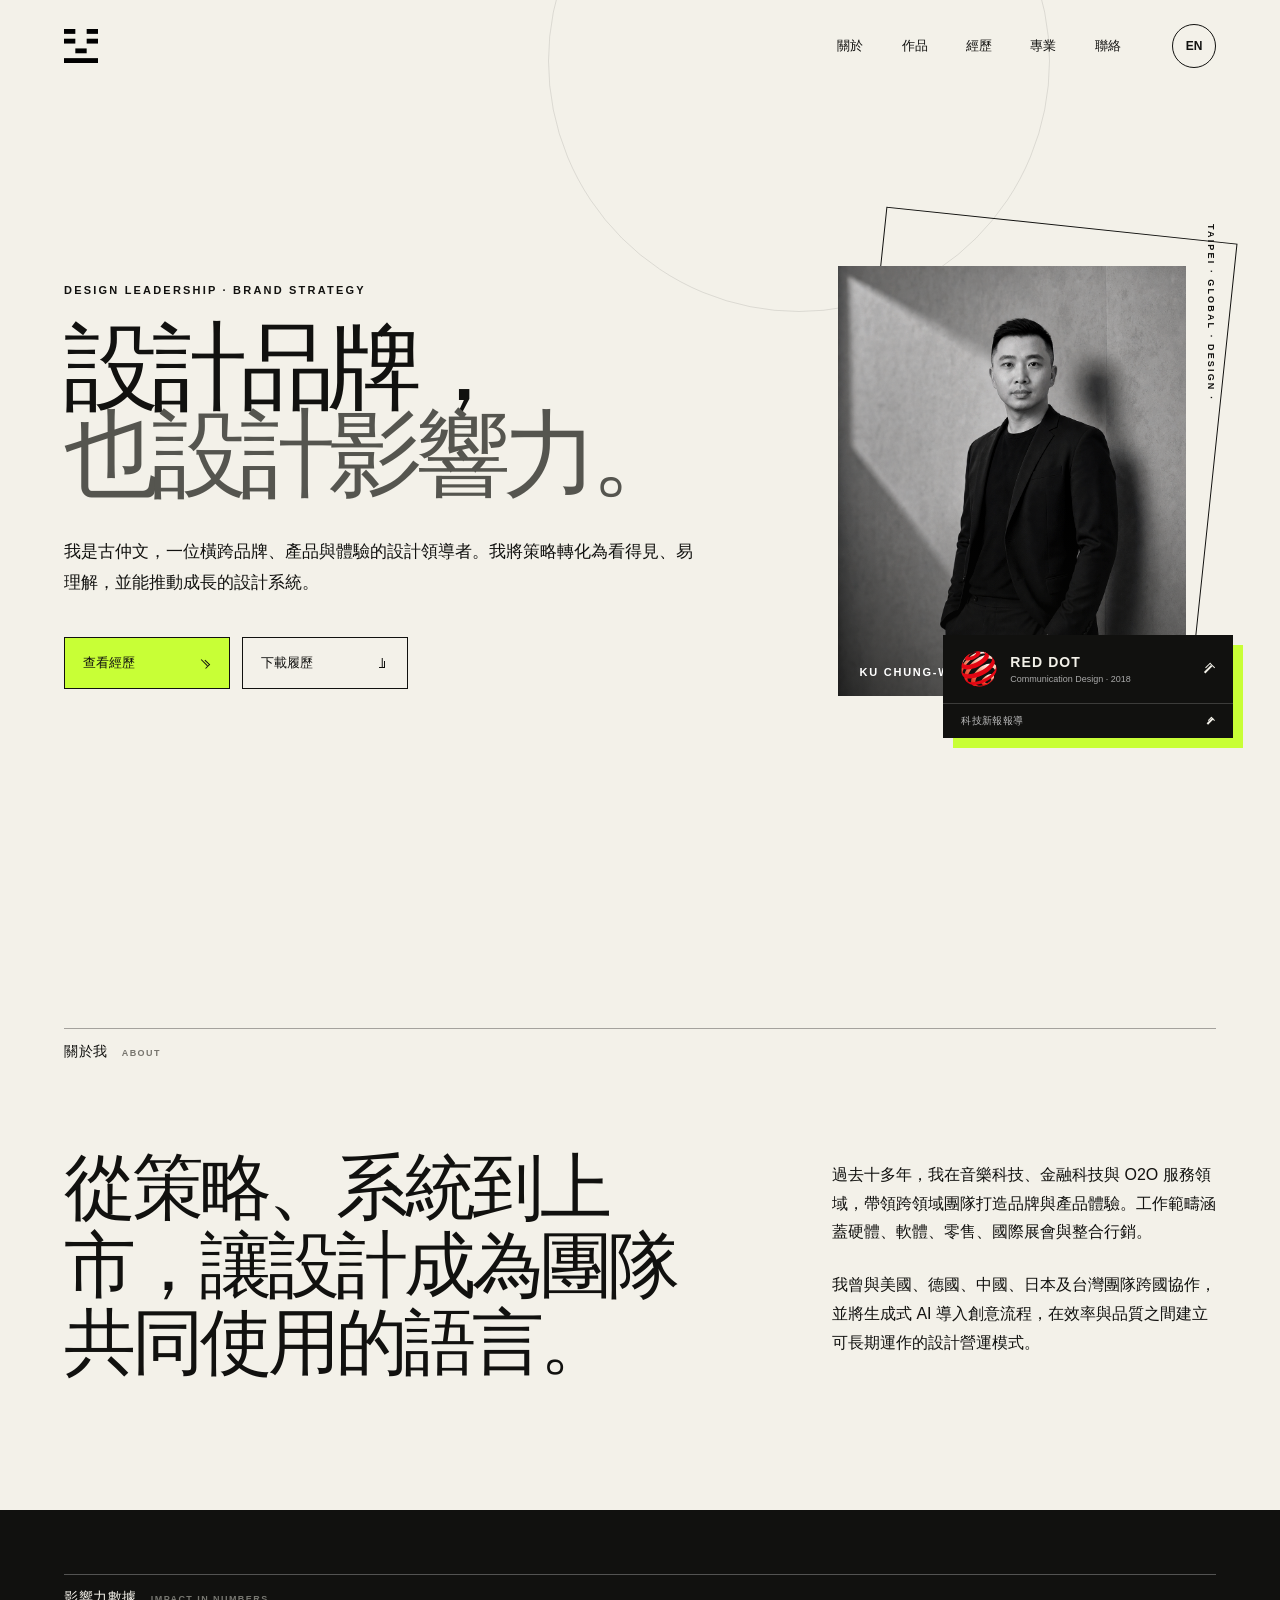
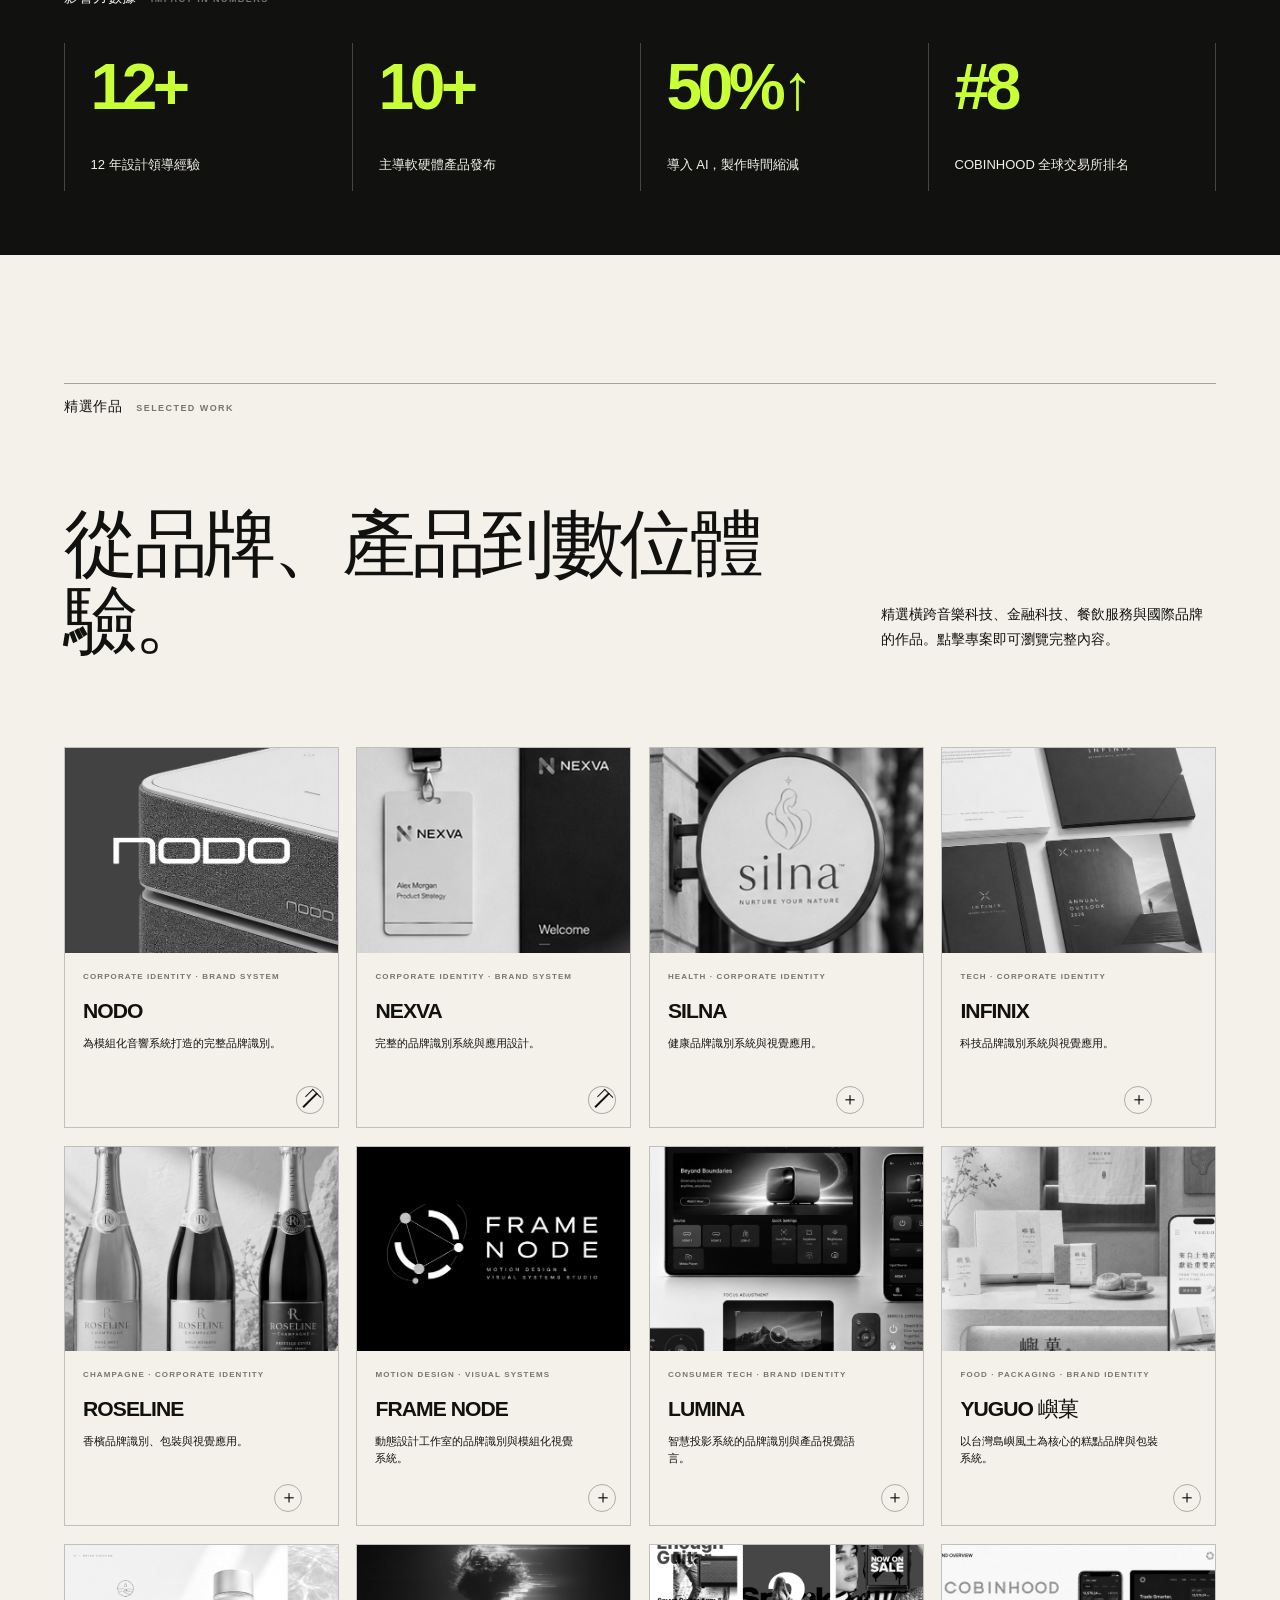
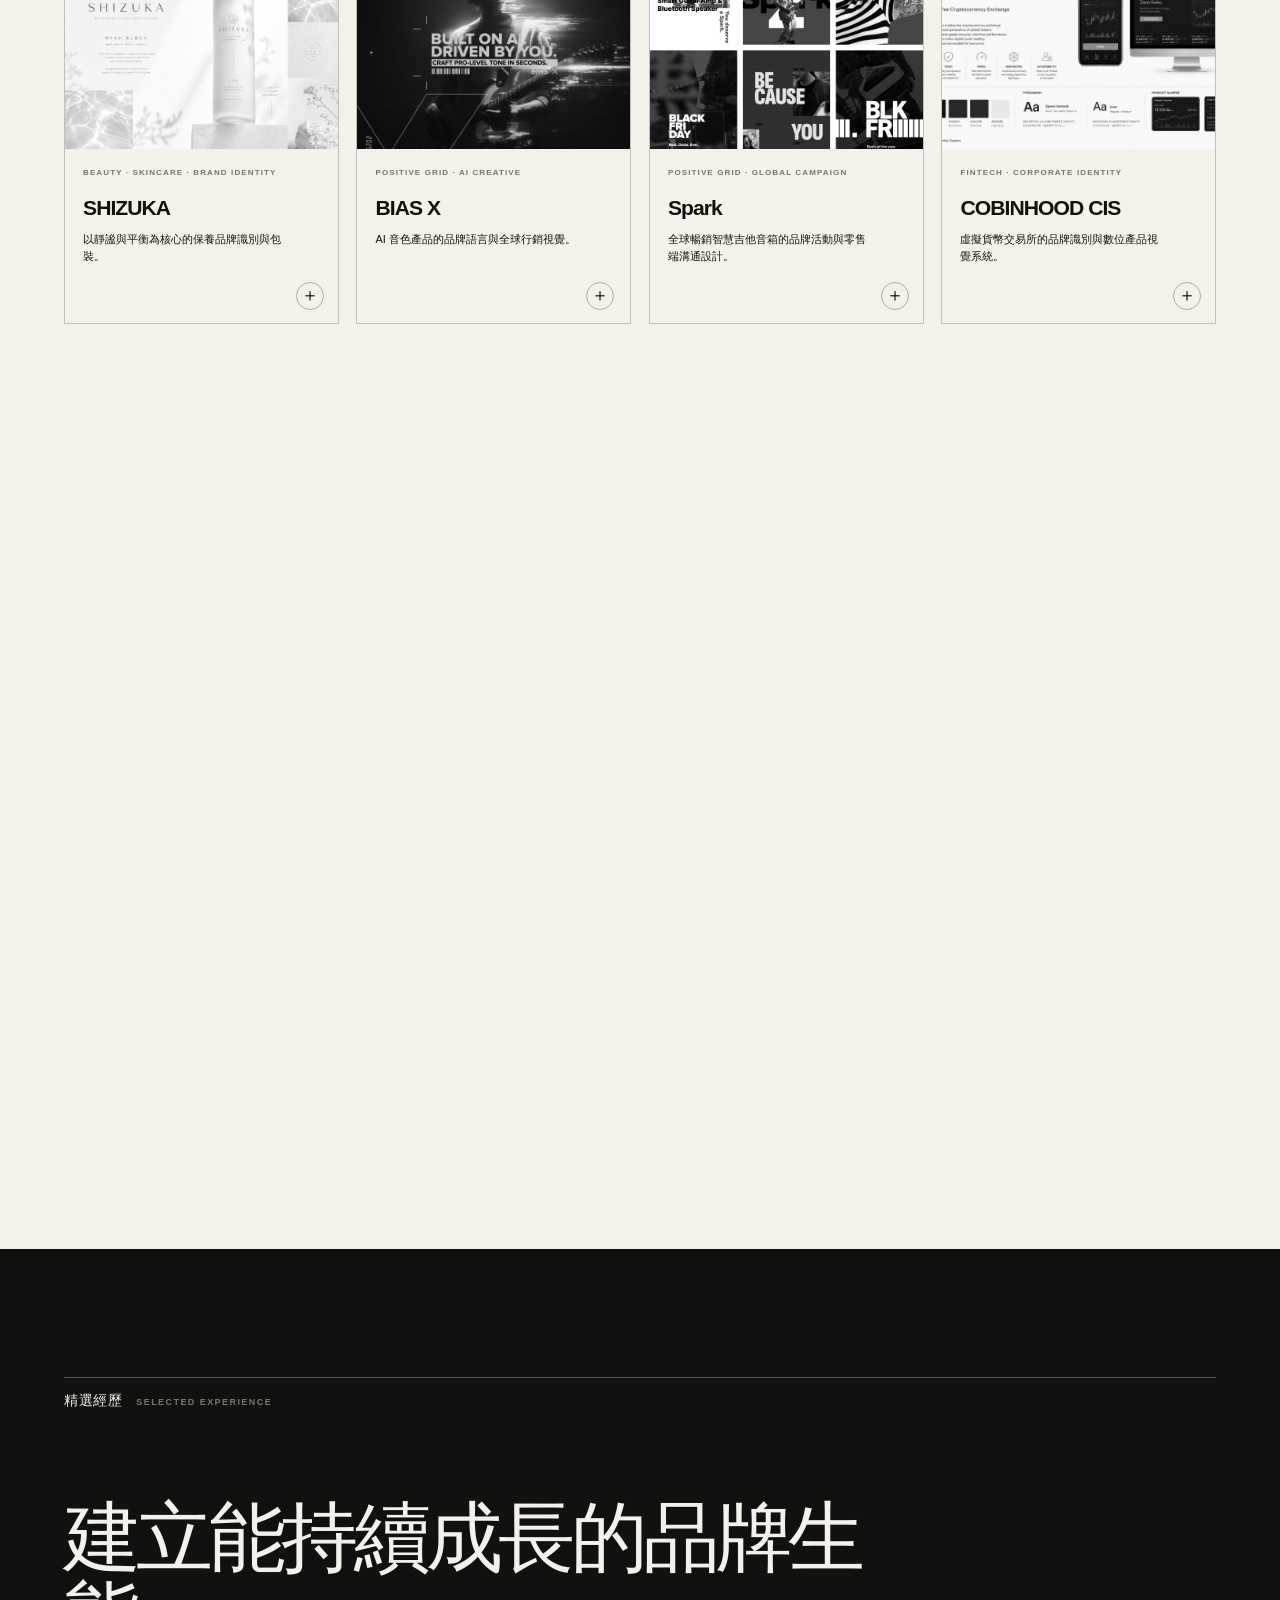
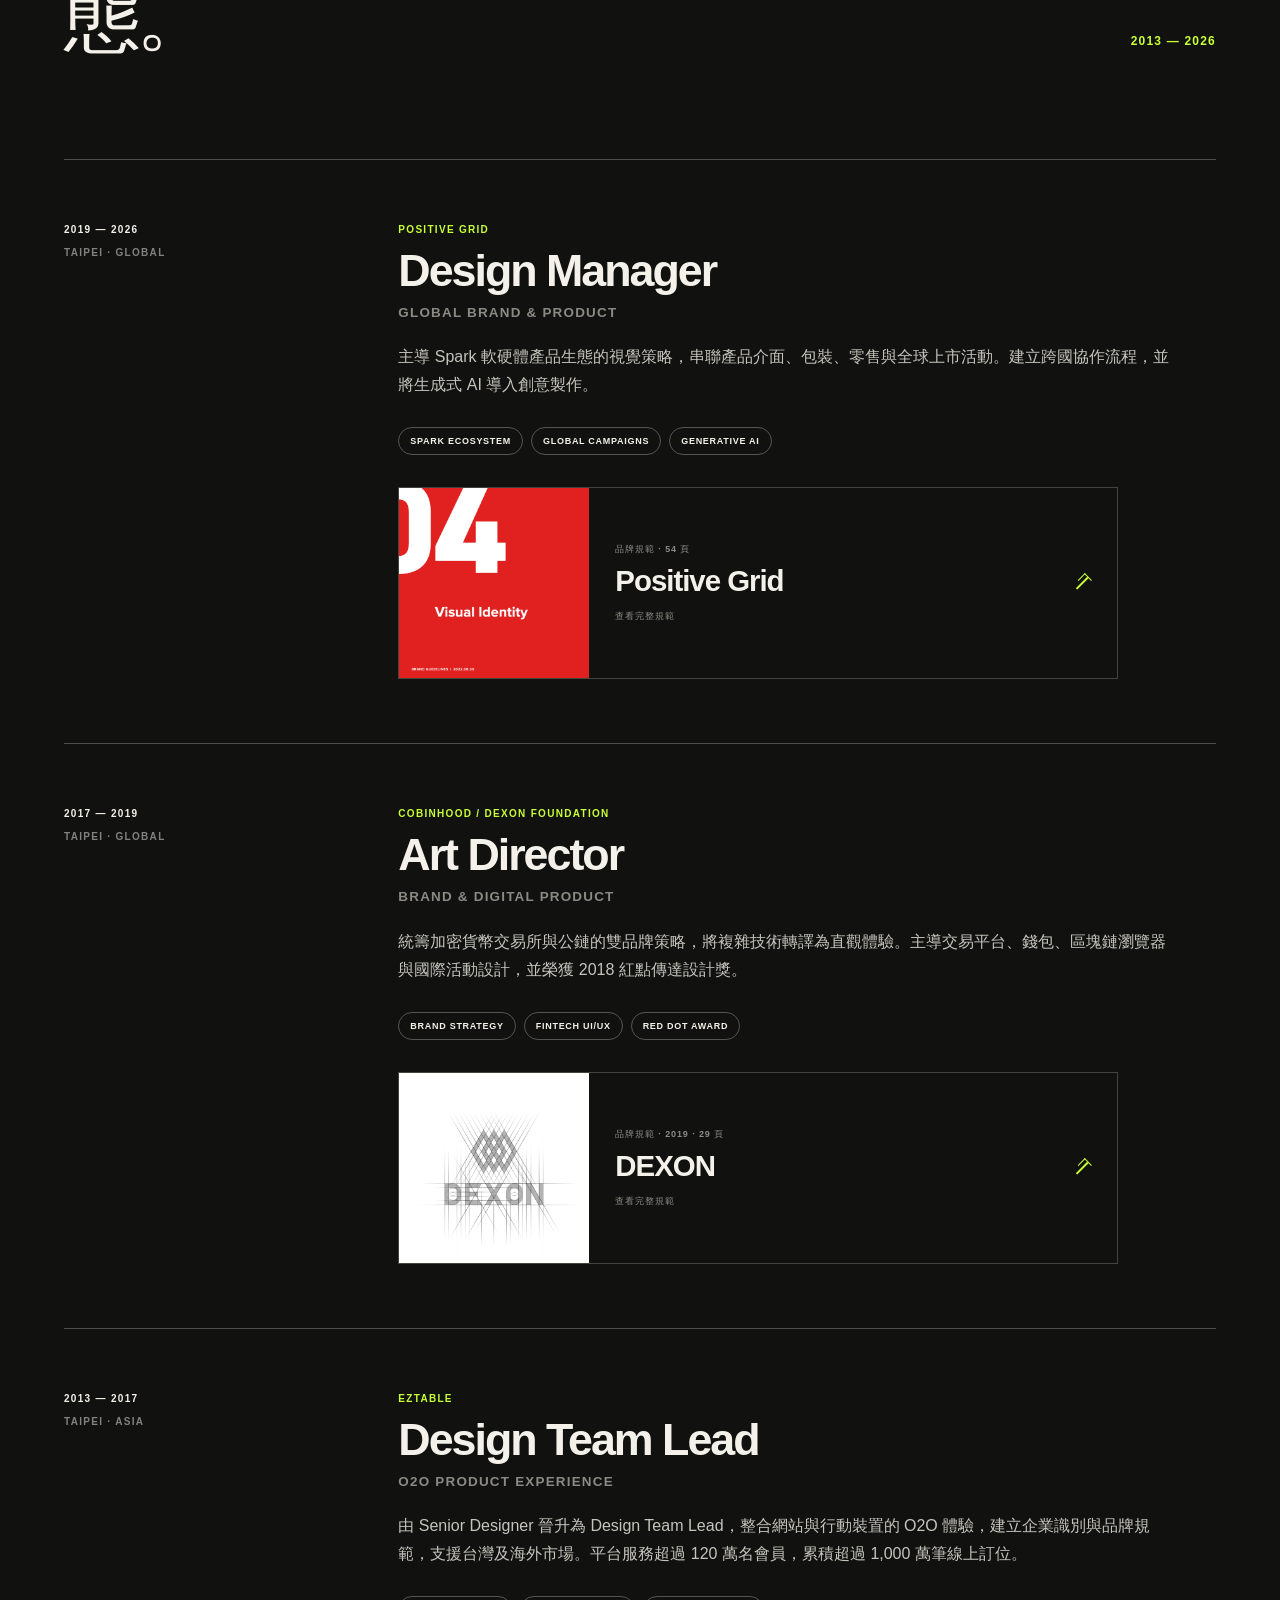
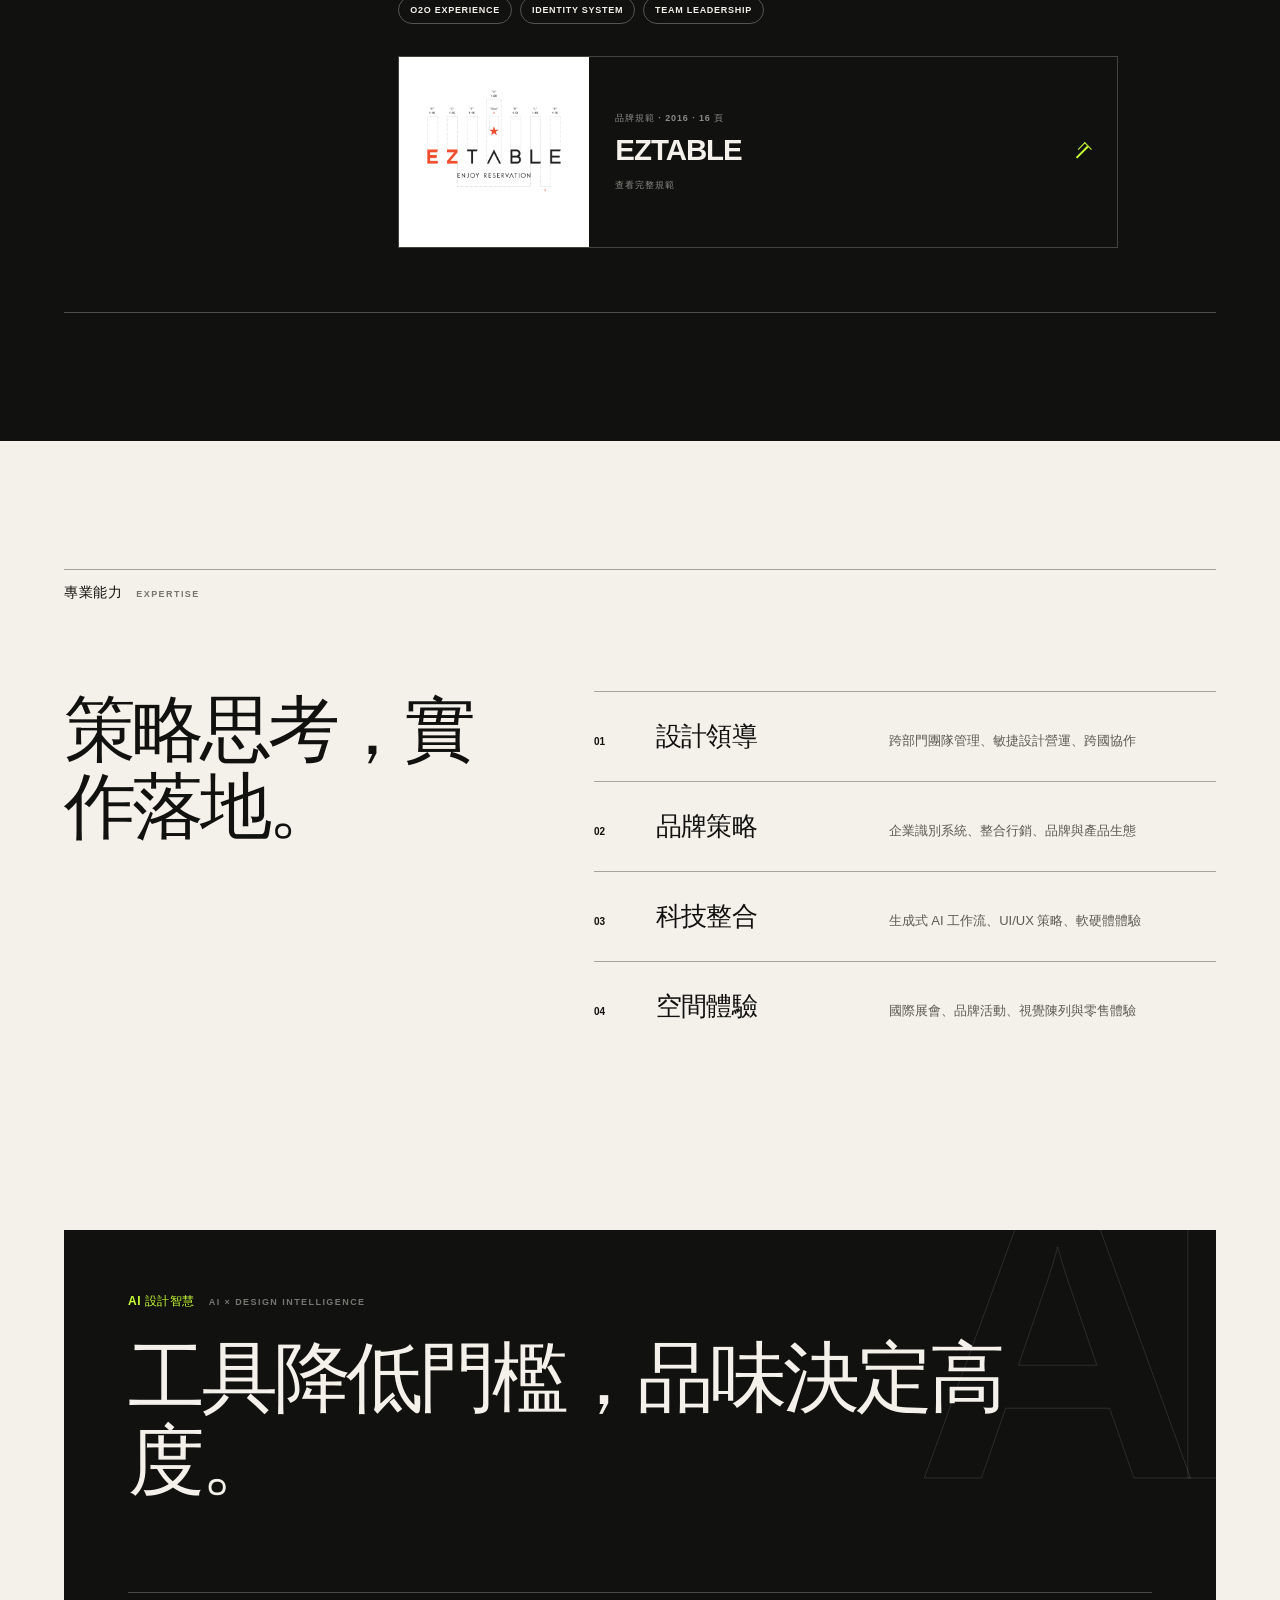
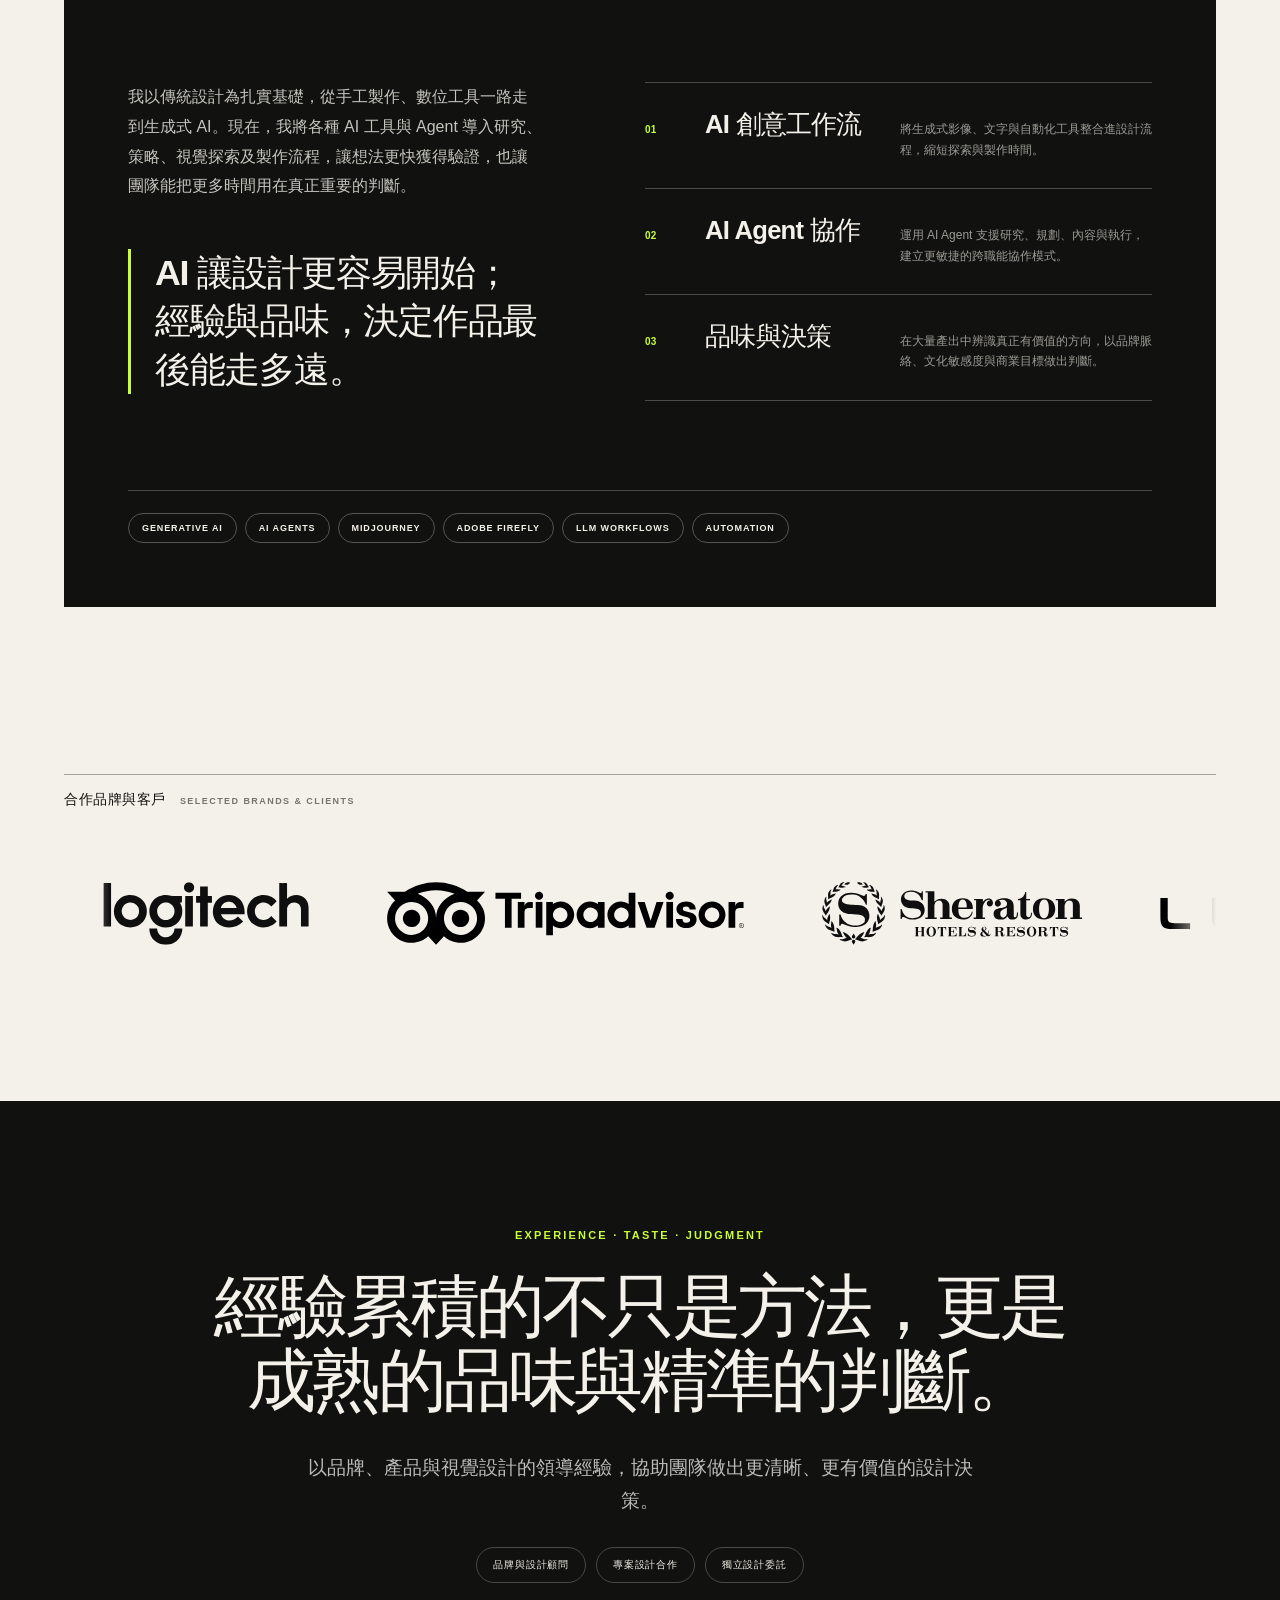
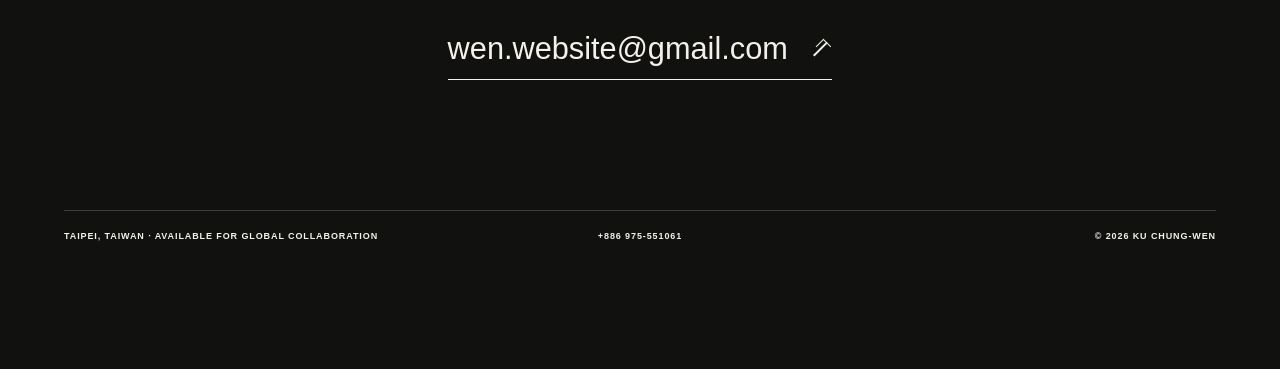
==== commit ced83974: "Clarify experience titles and career progression" ====
--- a/index.html
+++ b/index.html
@@ -11,7 +11,7 @@
     <meta name="ga-measurement-id" content="" />
     <title>古仲文 Ku Chung-Wen | Design Leader</title>
     <link rel="icon" href="assets/wen-favicon.svg" type="image/svg+xml" />
-    <link rel="stylesheet" href="styles.css?v=20260614-3" />
+    <link rel="stylesheet" href="styles.css?v=20260614-4" />
     <script src="script.js?v=20260614-4" defer></script>
   </head>
   <body>
@@ -676,7 +676,10 @@
             </div>
             <div class="role-main">
               <p class="company">POSITIVE GRID</p>
-              <h3>Design Manager</h3>
+              <h3>
+                Design Manager
+                <span class="role-focus">Global Brand &amp; Product</span>
+              </h3>
               <p
                 data-zh="主導 Spark 軟硬體產品生態的視覺策略，串聯產品介面、包裝、零售與全球上市活動。建立跨國協作流程，並將生成式 AI 導入創意製作。"
                 data-en="Led visual strategy for the Spark hardware and software ecosystem across product UI, packaging, retail, and global product launches. Built international workflows and integrated generative AI into creative production."
@@ -725,7 +728,10 @@
             </div>
             <div class="role-main">
               <p class="company">COBINHOOD / DEXON FOUNDATION</p>
-              <h3>Art Director</h3>
+              <h3>
+                Art Director
+                <span class="role-focus">Brand &amp; Digital Product</span>
+              </h3>
               <p
                 data-zh="統籌加密貨幣交易所與公鏈的雙品牌策略，將複雜技術轉譯為直觀體驗。主導交易平台、錢包、區塊鏈瀏覽器與國際活動設計，並榮獲 2018 紅點傳達設計獎。"
                 data-en="Directed the dual-brand strategy for a crypto exchange and public blockchain, translating complex technology into intuitive experiences. Led the design of the trading platform, wallet, blockchain explorer, and global events, earning a 2018 Red Dot Award."
@@ -773,12 +779,15 @@
             </div>
             <div class="role-main">
               <p class="company">EZTABLE</p>
-              <h3>Design Team Lead / Senior Designer</h3>
+              <h3>
+                Design Team Lead
+                <span class="role-focus">O2O Product Experience</span>
+              </h3>
               <p
-                data-zh="整合網站與行動裝置的 O2O 體驗，建立企業識別與品牌規範，支援台灣及海外市場。平台服務超過 120 萬名會員，累積超過 1,000 萬筆線上訂位。"
-                data-en="Unified the O2O experience across web and mobile, and built the identity system and brand guidelines for Taiwan and overseas markets. The platform served more than 1.2 million members and processed over 10 million online reservations."
-              >
-                整合網站與行動裝置的 O2O
+                data-zh="由 Senior Designer 晉升為 Design Team Lead，整合網站與行動裝置的 O2O 體驗，建立企業識別與品牌規範，支援台灣及海外市場。平台服務超過 120 萬名會員，累積超過 1,000 萬筆線上訂位。"
+                data-en="Promoted from Senior Designer to Design Team Lead, I unified the O2O experience across web and mobile and built the identity system and brand guidelines for Taiwan and overseas markets. The platform served more than 1.2 million members and processed over 10 million online reservations."
+              >
+                由 Senior Designer 晉升為 Design Team Lead，整合網站與行動裝置的 O2O
                 體驗，建立企業識別與品牌規範，支援台灣及海外市場。平台服務超過 120
                 萬名會員，累積超過 1,000 萬筆線上訂位。
               </p>
--- a/styles.css
+++ b/styles.css
@@ -1065,6 +1065,17 @@
   font-size: clamp(29px, 3.5vw, 52px);
   line-height: 1.05;
   letter-spacing: -0.045em;
+}
+
+.role-focus {
+  display: block;
+  margin-top: 10px;
+  color: #8b8a84;
+  font-size: clamp(11px, 1.05vw, 15px);
+  font-weight: 800;
+  line-height: 1.3;
+  letter-spacing: 0.09em;
+  text-transform: uppercase;
 }
 
 .role-main > p:not(.company) {
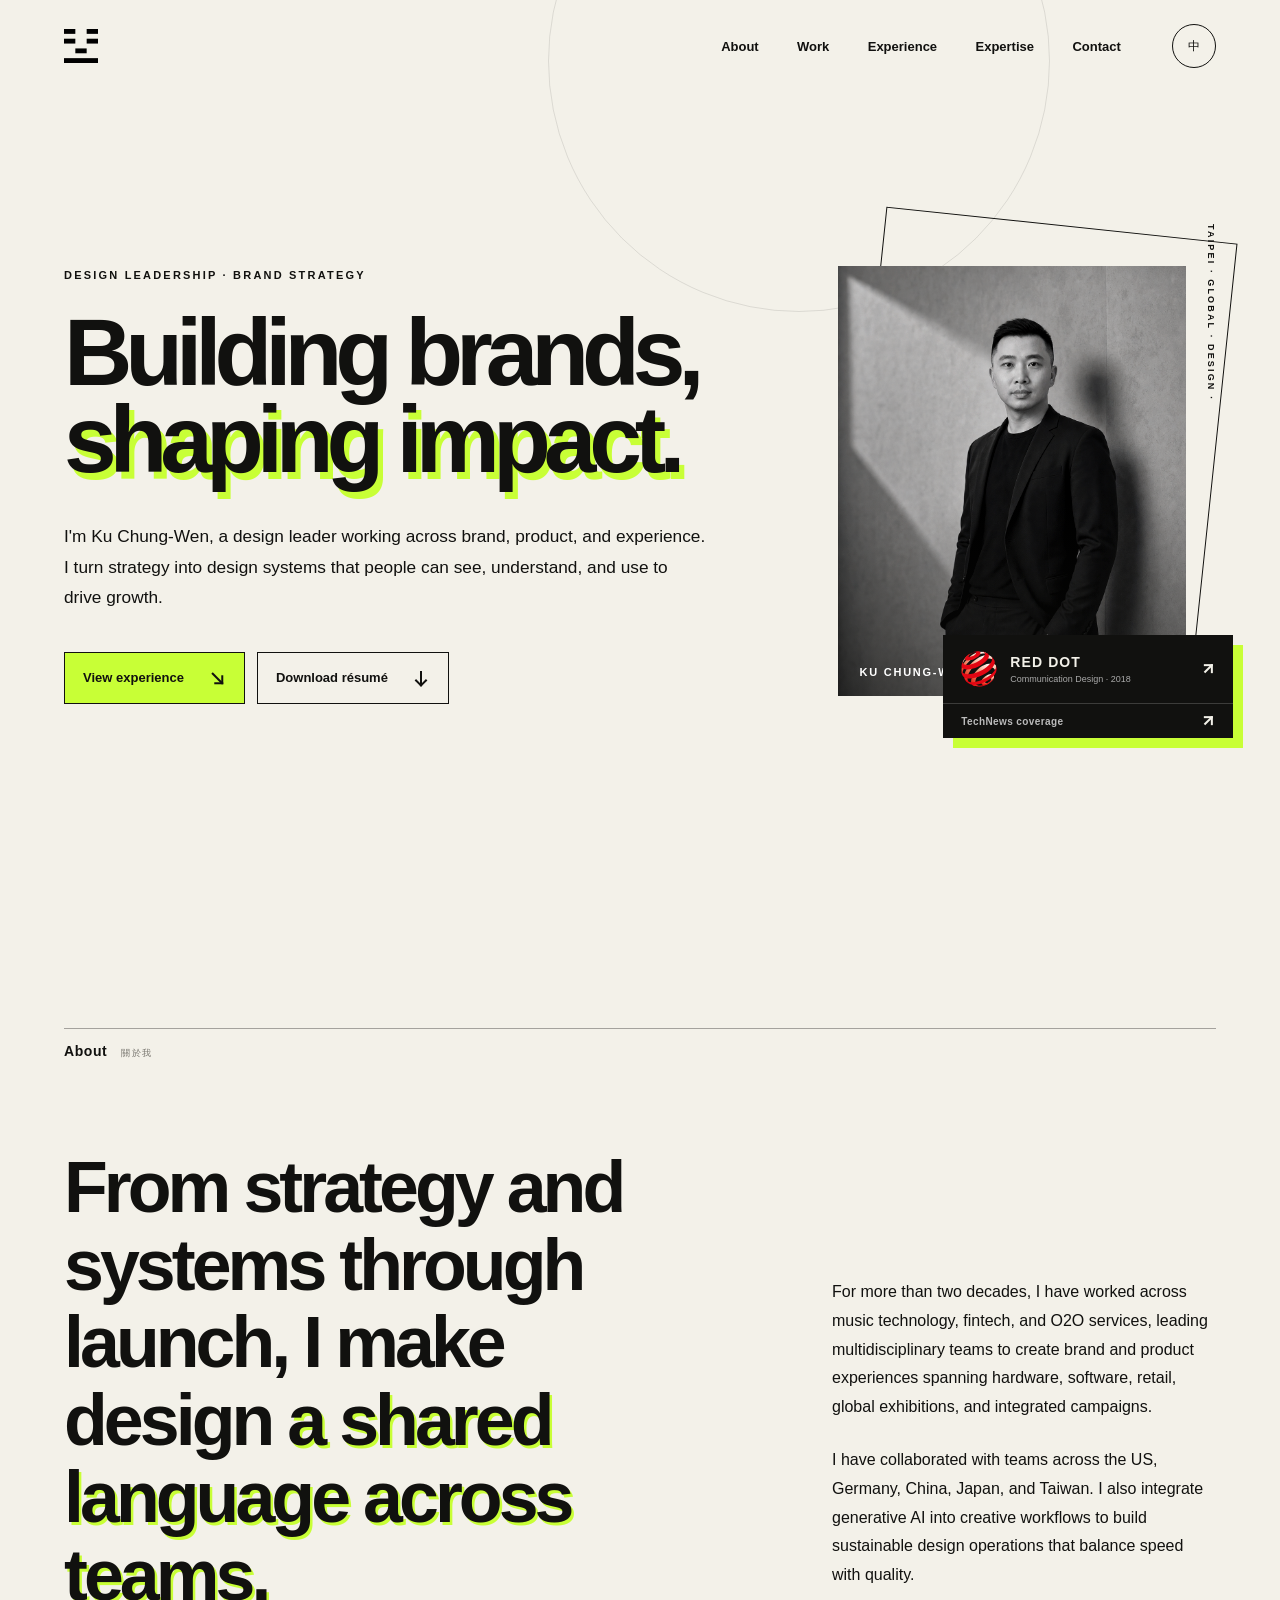
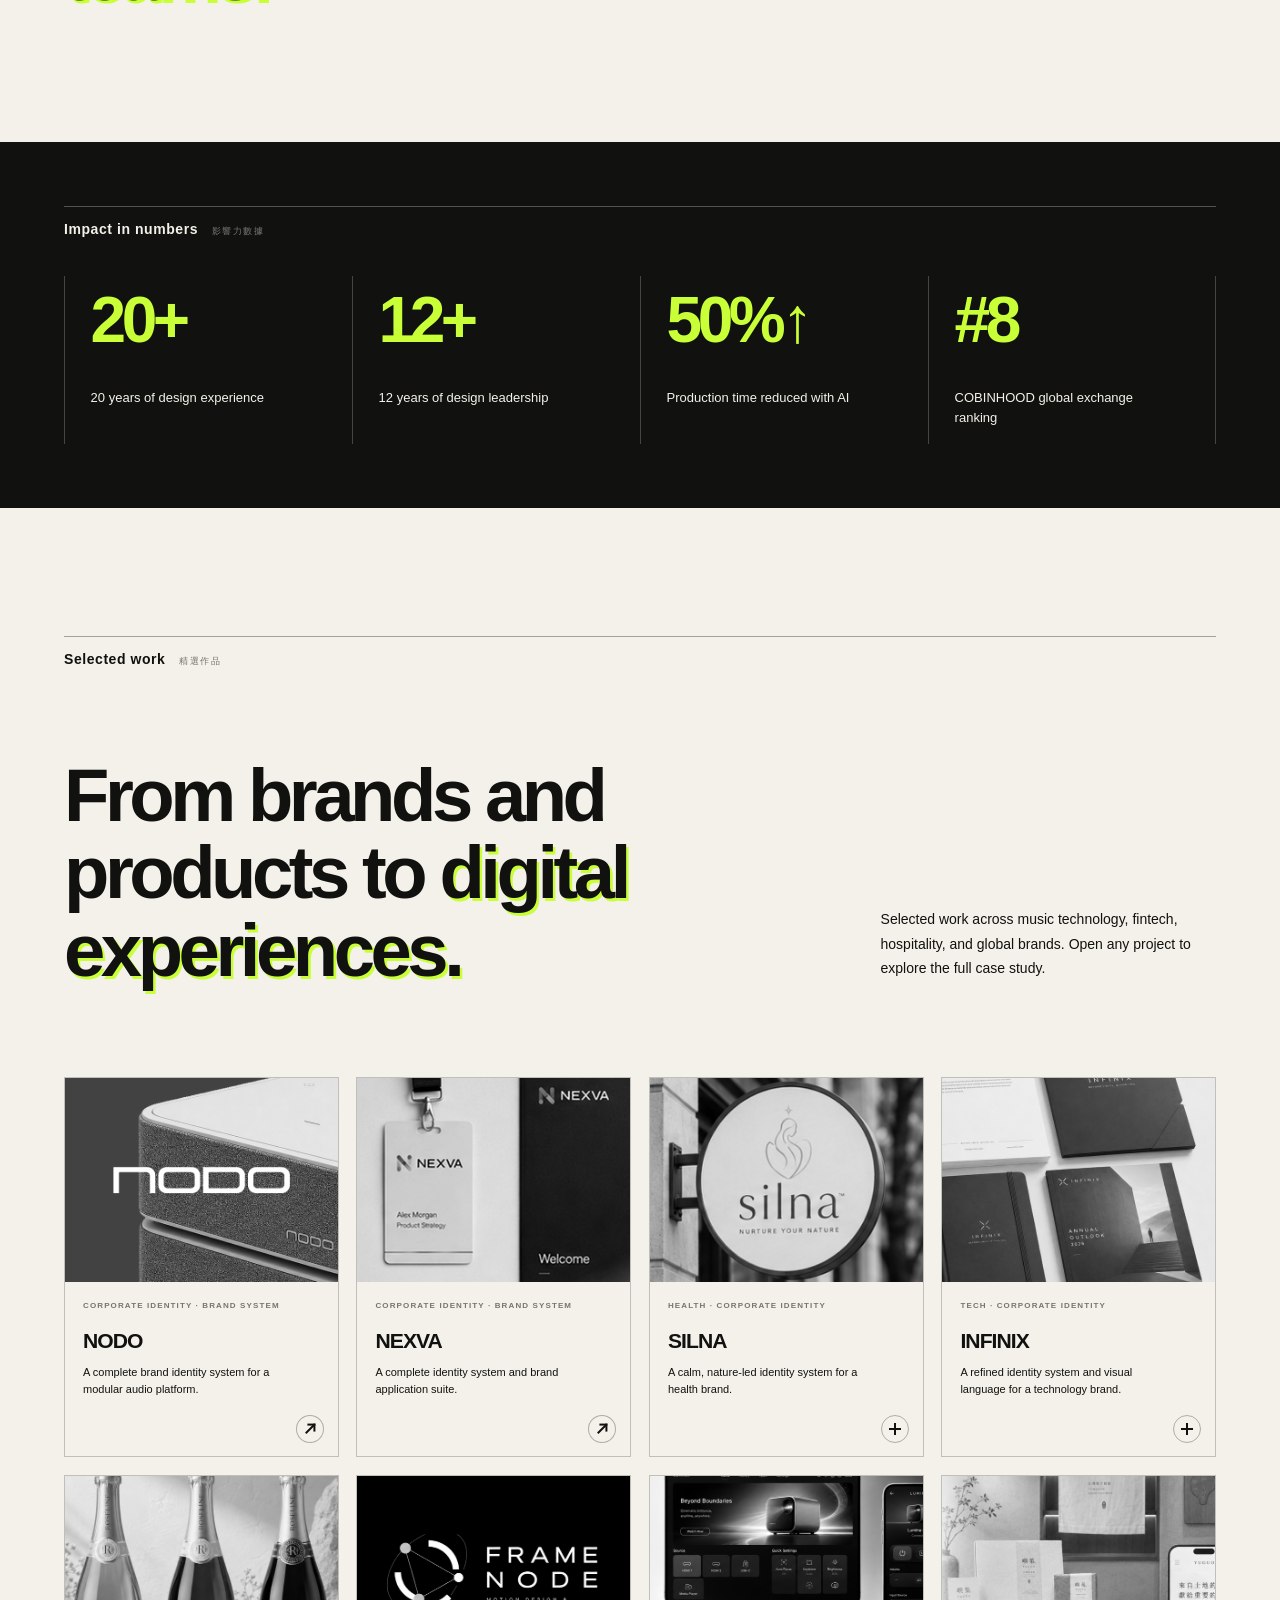
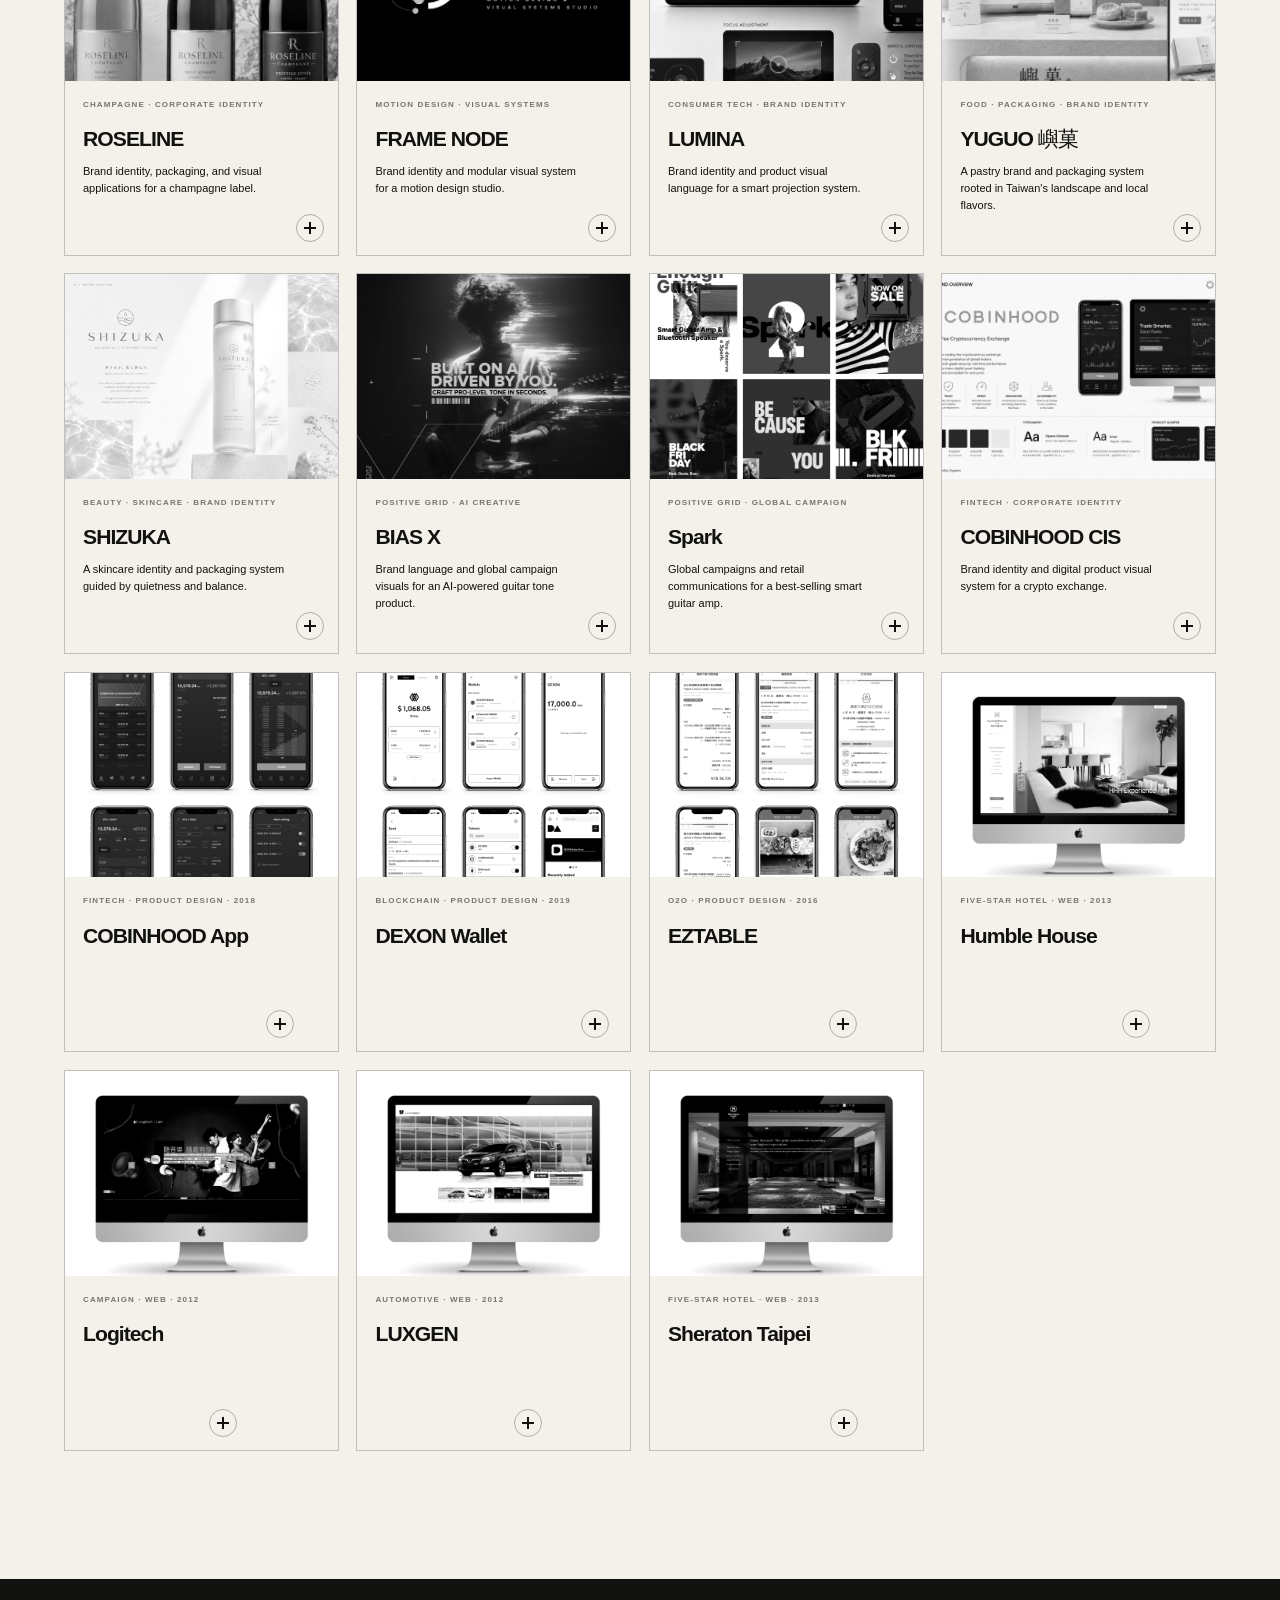
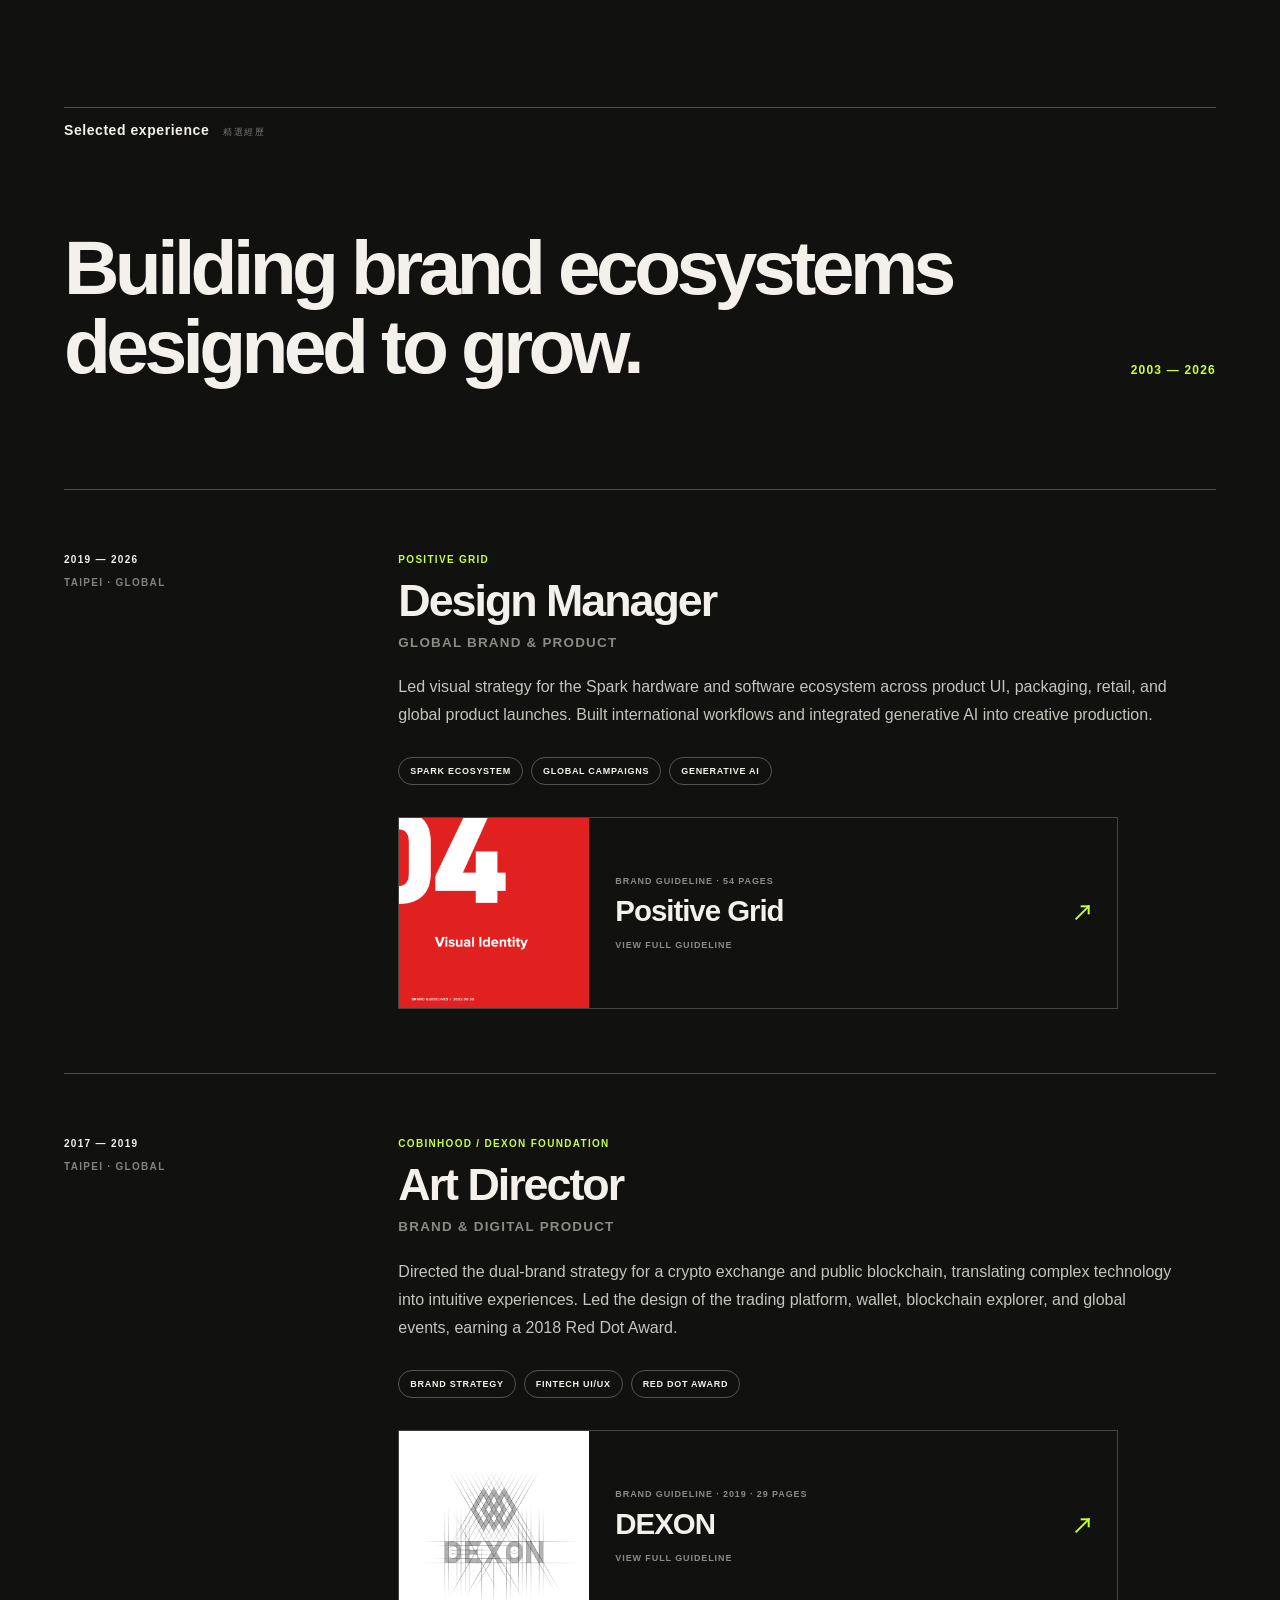
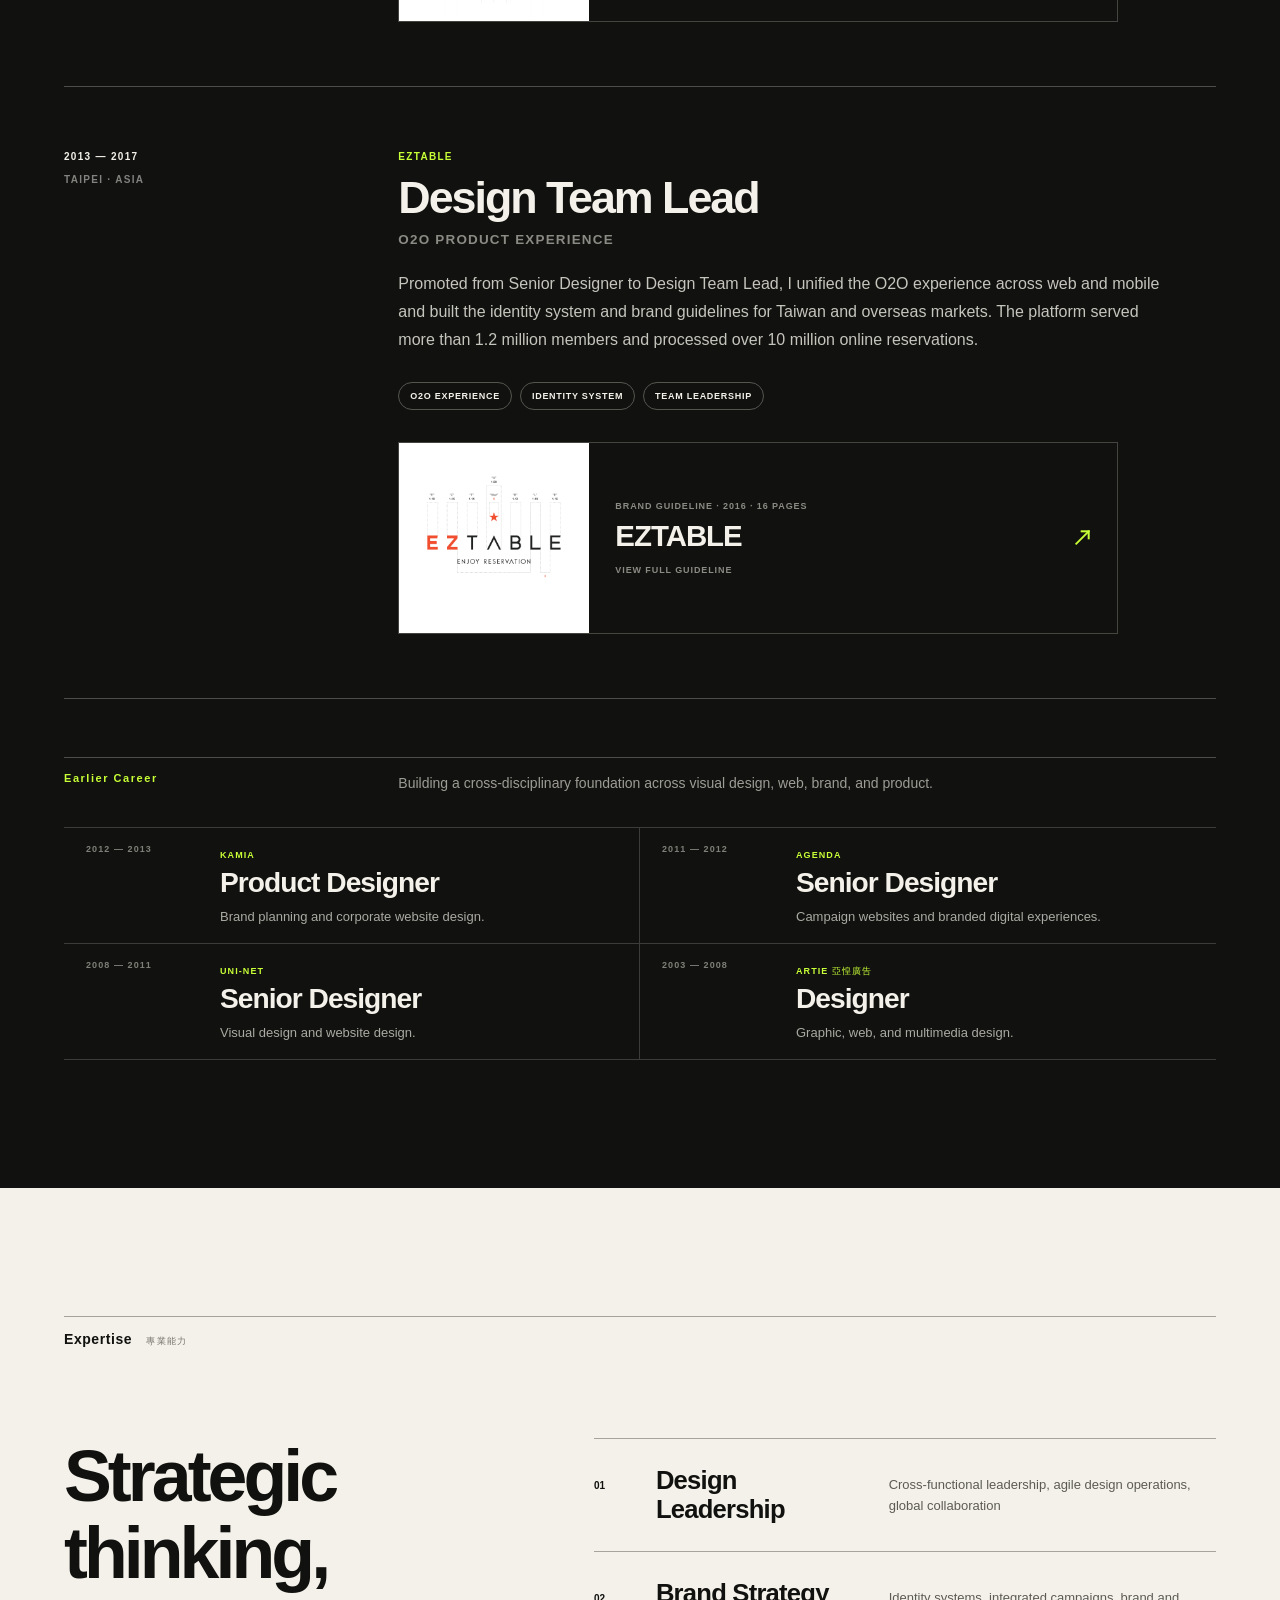
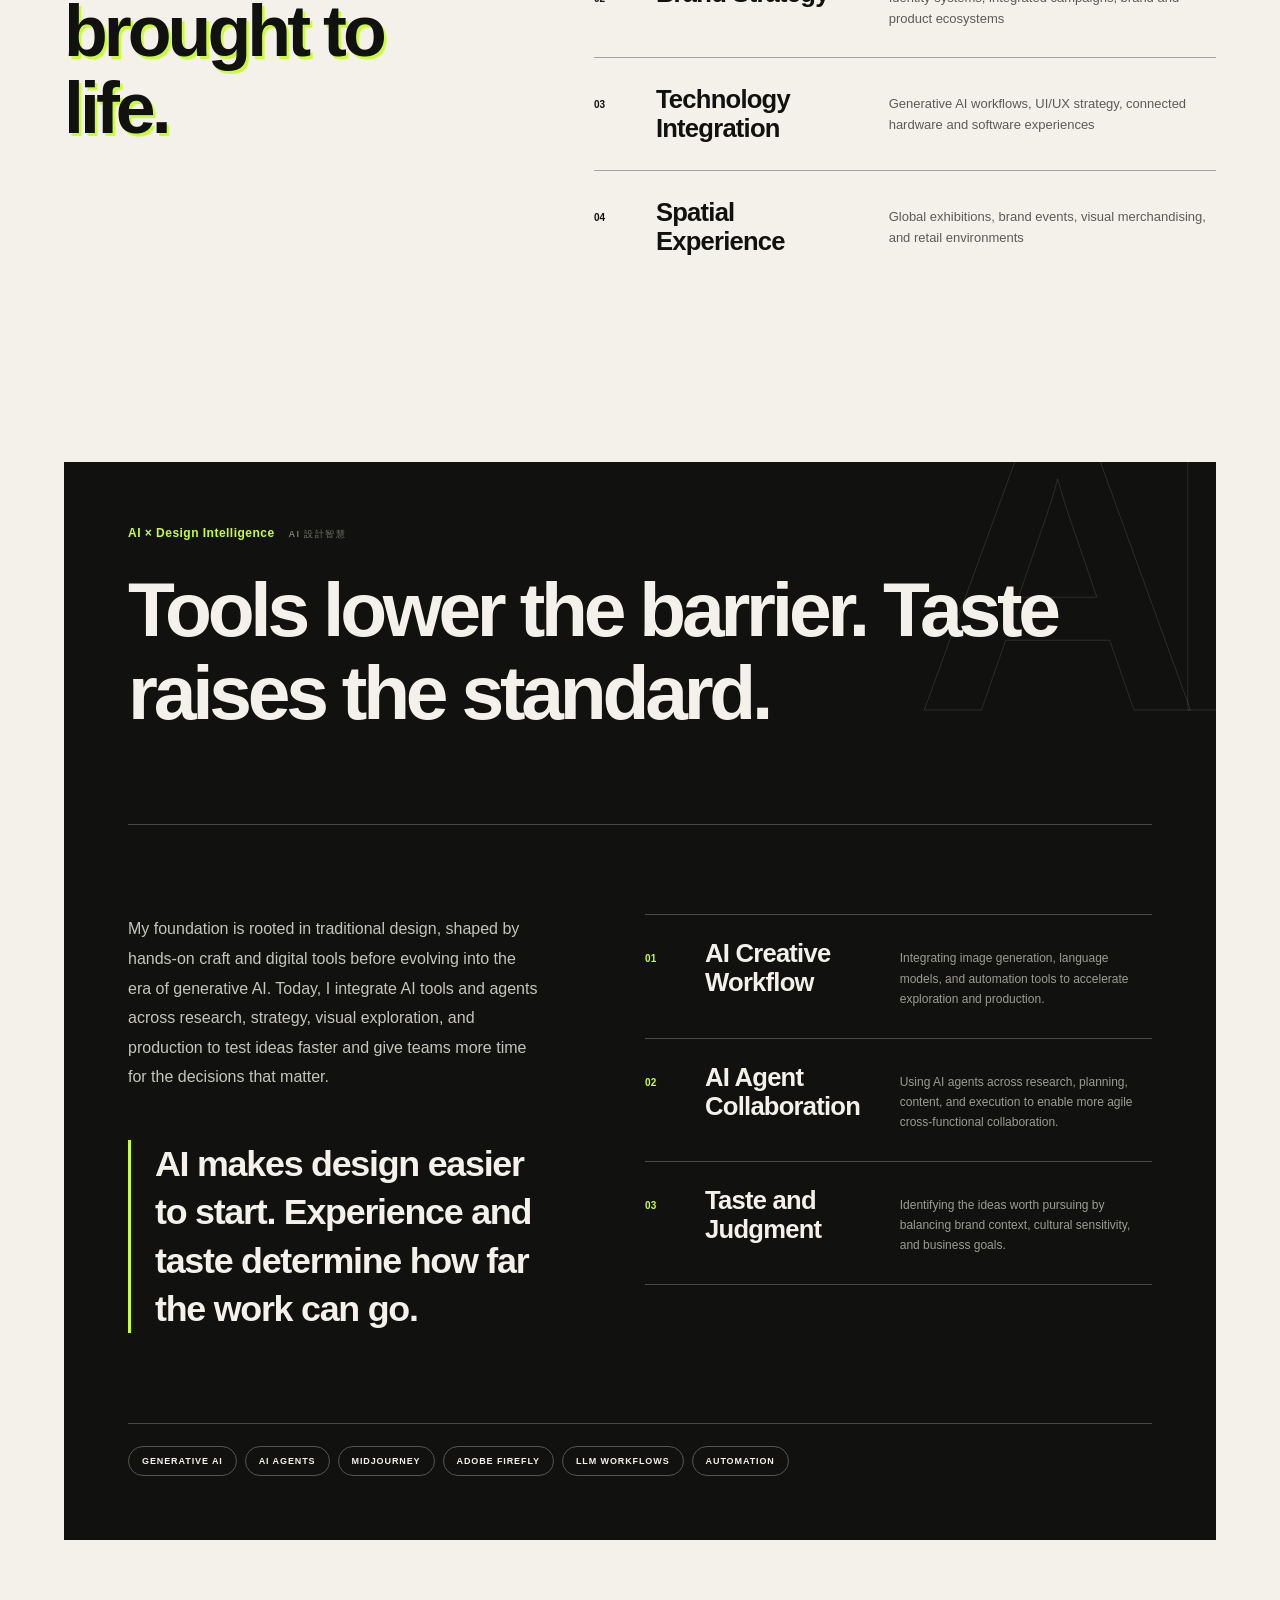
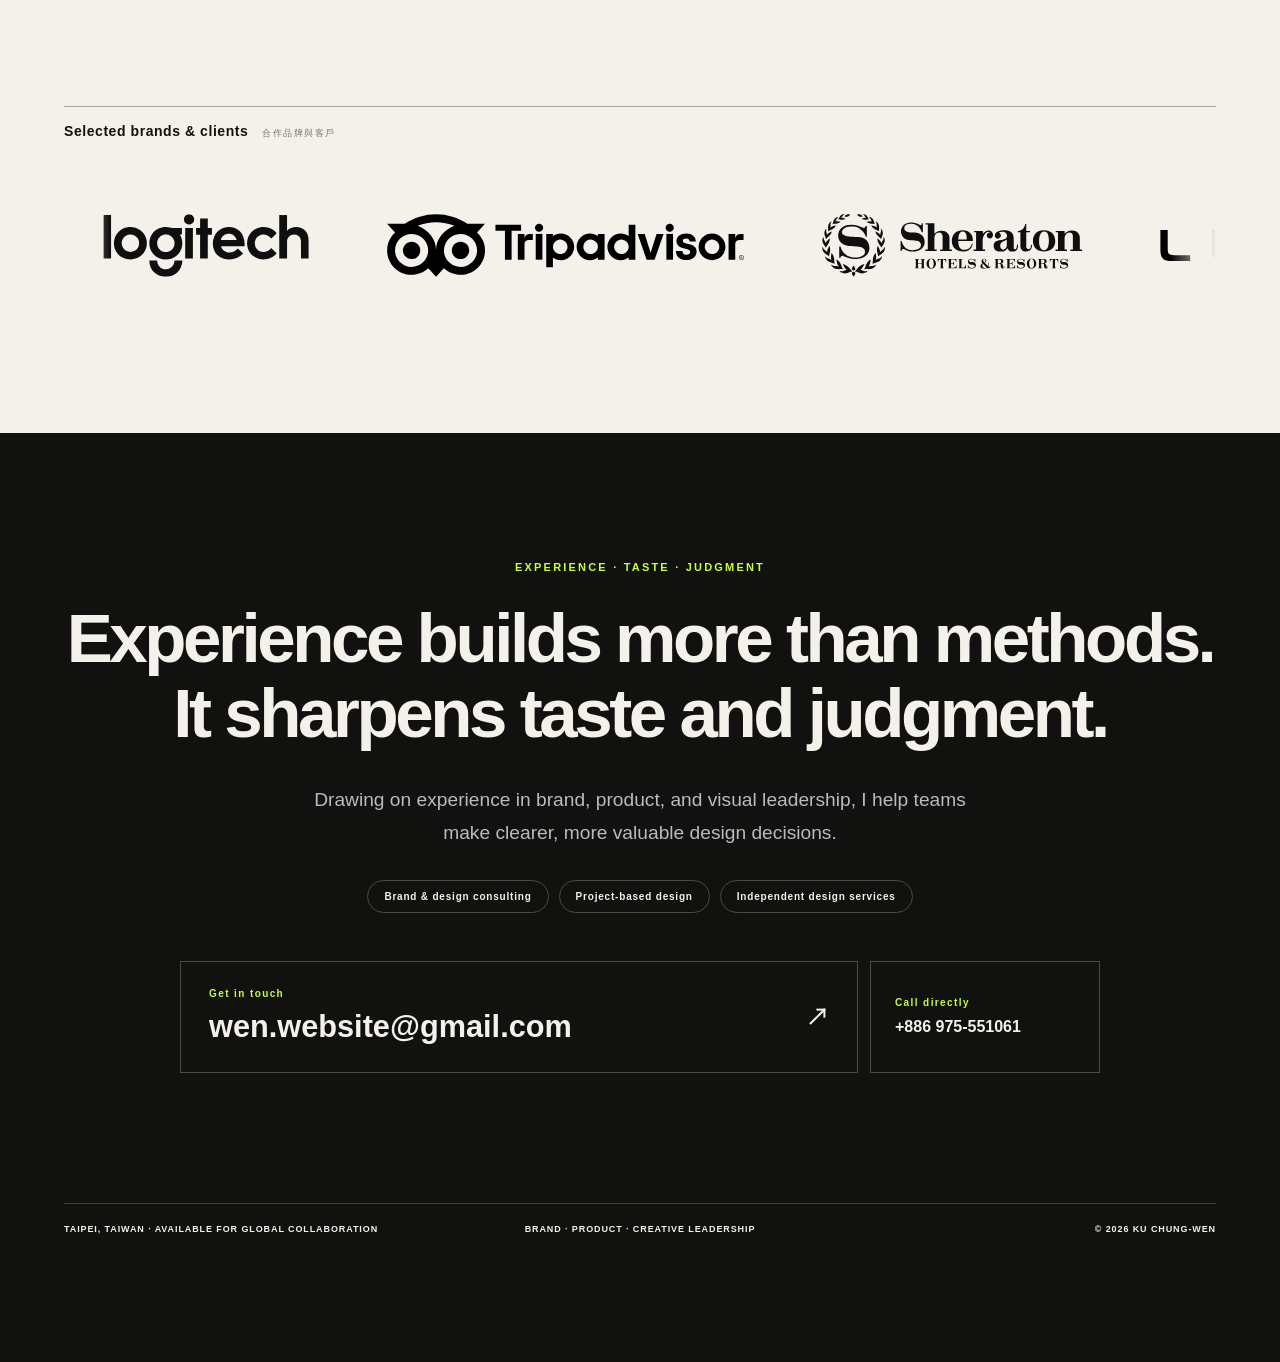
==== commit de5b2dc2: "Improve mobile navigation and portfolio details" ====
--- a/index.html
+++ b/index.html
@@ -7,12 +7,44 @@
       name="description"
       content="古仲文 Ku Chung-Wen — 設計領導、品牌策略與藝術指導。"
     />
+    <link rel="canonical" href="https://kuchungwen.netlify.app/" />
+    <meta property="og:type" content="website" />
+    <meta property="og:url" content="https://kuchungwen.netlify.app/" />
+    <meta
+      property="og:title"
+      content="Ku Chung-Wen | Design Leadership & Brand Strategy"
+    />
+    <meta
+      property="og:description"
+      content="Design leadership across brand, product, and experience. Building clear design systems that drive growth."
+    />
+    <meta
+      property="og:image"
+      content="https://kuchungwen.netlify.app/assets/og-kuchungwen.png"
+    />
+    <meta property="og:image:width" content="1200" />
+    <meta property="og:image:height" content="630" />
+    <meta property="og:image:alt" content="Ku Chung-Wen, design leader" />
+    <meta property="og:site_name" content="Ku Chung-Wen Portfolio" />
+    <meta name="twitter:card" content="summary_large_image" />
+    <meta
+      name="twitter:title"
+      content="Ku Chung-Wen | Design Leadership & Brand Strategy"
+    />
+    <meta
+      name="twitter:description"
+      content="Design leadership across brand, product, and experience."
+    />
+    <meta
+      name="twitter:image"
+      content="https://kuchungwen.netlify.app/assets/og-kuchungwen.png"
+    />
     <!-- 填入 GA4 Measurement ID（例如 G-XXXXXXXXXX）即可啟用流量紀錄。 -->
     <meta name="ga-measurement-id" content="" />
     <title>古仲文 Ku Chung-Wen | Design Leader</title>
     <link rel="icon" href="assets/wen-favicon.svg" type="image/svg+xml" />
-    <link rel="stylesheet" href="styles.css?v=20260614-4" />
-    <script src="script.js?v=20260614-4" defer></script>
+    <link rel="stylesheet" href="styles.css?v=20260615-9" />
+    <script src="script.js?v=20260615-9" defer></script>
   </head>
   <body>
     <a class="skip-link" href="#main">跳至主要內容</a>
@@ -21,7 +53,7 @@
       <a class="brand" href="#top" aria-label="回到首頁">
         <img src="assets/wen-favicon.svg" alt="古仲文個人標誌" />
       </a>
-      <nav aria-label="主要導覽">
+      <nav id="site-navigation" aria-label="主要導覽">
         <a
           href="#about"
           data-zh="關於"
@@ -55,6 +87,7 @@
           >專業</a
         >
         <a
+          class="nav-contact"
           href="#contact"
           data-zh="聯絡"
           data-en="Contact"
@@ -62,9 +95,38 @@
           data-track-label="Contact"
           >聯絡</a
         >
+        <div class="nav-contact-details">
+          <p data-zh="直接聯絡" data-en="Direct contact">直接聯絡</p>
+          <a
+            href="mailto:wen.website@gmail.com"
+            data-track="contact_click"
+            data-track-label="Mobile navigation email"
+          >
+            <span>EMAIL</span>
+            <strong>wen.website@gmail.com</strong>
+          </a>
+          <a
+            href="tel:+886975551061"
+            data-track="contact_click"
+            data-track-label="Mobile navigation phone"
+          >
+            <span data-zh="電話" data-en="PHONE">電話</span>
+            <strong>+886 975-551061</strong>
+          </a>
+        </div>
       </nav>
       <button class="lang-toggle" type="button" aria-label="Switch to English">
         EN
+      </button>
+      <button
+        class="menu-toggle"
+        type="button"
+        aria-expanded="false"
+        aria-controls="site-navigation"
+        aria-label="開啟導覽選單"
+      >
+        <span></span>
+        <span></span>
       </button>
     </header>
 
@@ -161,19 +223,25 @@
           </div>
         </div>
         <div class="about-grid">
-          <h2
-            class="reveal"
-            data-zh="從策略、系統到上市，讓設計成為團隊共同使用的語言。"
-            data-en="From strategy and systems through launch, I make design a shared language across teams."
-          >
-            從策略、系統到上市，讓設計成為團隊共同使用的語言。
+          <h2 class="reveal">
+            <span
+              data-zh="從策略、系統到上市，讓設計成為"
+              data-en="From strategy and systems through launch, I make design"
+              >從策略、系統到上市，讓設計成為</span
+            ><!--
+            --><span
+              class="section-keyword"
+              data-zh="團隊共同使用的語言。"
+              data-en=" a shared language across teams."
+              >團隊共同使用的語言。</span
+            >
           </h2>
           <div class="about-copy reveal">
             <p
-              data-zh="過去十多年，我在音樂科技、金融科技與 O2O 服務領域，帶領跨領域團隊打造品牌與產品體驗。工作範疇涵蓋硬體、軟體、零售、國際展會與整合行銷。"
-              data-en="For more than a decade, I have led multidisciplinary teams across music technology, fintech, and O2O services, creating brand and product experiences across hardware, software, retail, global exhibitions, and integrated campaigns."
-            >
-              過去十多年，我在音樂科技、金融科技與 O2O
+              data-zh="過去二十多年，我在音樂科技、金融科技與 O2O 服務領域，帶領跨領域團隊打造品牌與產品體驗。工作範疇涵蓋硬體、軟體、零售、國際展會與整合行銷。"
+              data-en="For more than two decades, I have worked across music technology, fintech, and O2O services, leading multidisciplinary teams to create brand and product experiences spanning hardware, software, retail, global exhibitions, and integrated campaigns."
+            >
+              過去二十多年，我在音樂科技、金融科技與 O2O
               服務領域，帶領跨領域團隊打造品牌與產品體驗。工作範疇涵蓋硬體、軟體、零售、國際展會與整合行銷。
             </p>
             <p
@@ -200,21 +268,21 @@
         </div>
         <div class="stats">
           <article class="stat reveal">
+            <strong><span class="counter" data-target="20">0</span>+</strong>
+            <p
+              data-zh="20 年設計實務經驗"
+              data-en="20 years of design experience"
+            >
+              20 年設計實務經驗
+            </p>
+          </article>
+          <article class="stat reveal">
             <strong><span class="counter" data-target="12">0</span>+</strong>
             <p
               data-zh="12 年設計領導經驗"
               data-en="12 years of design leadership"
             >
               12 年設計領導經驗
-            </p>
-          </article>
-          <article class="stat reveal">
-            <strong><span class="counter" data-target="10">0</span>+</strong>
-            <p
-              data-zh="主導軟硬體產品發布"
-              data-en="Hardware and software launches"
-            >
-              主導軟硬體產品發布
             </p>
           </article>
           <article class="stat reveal">
@@ -246,11 +314,18 @@
           </div>
         </div>
         <div class="work-heading">
-          <h2
-            data-zh="從品牌、產品到數位體驗。"
-            data-en="From brands and products to digital experiences."
-          >
-            從品牌、產品到數位體驗。
+          <h2>
+            <span
+              data-zh="從品牌、產品到"
+              data-en="From brands and products to"
+              >從品牌、產品到</span
+            ><!--
+            --><span
+              class="section-keyword"
+              data-zh="數位體驗。"
+              data-en=" digital experiences."
+              >數位體驗。</span
+            >
           </h2>
           <p
             data-zh="精選橫跨音樂科技、金融科技、餐飲服務與國際品牌的作品。點擊專案即可瀏覽完整內容。"
@@ -333,7 +408,7 @@
               <div class="work-meta">
                 <div>
                   <span>HEALTH · CORPORATE IDENTITY</span>
-                  <h3>SILNA <i aria-hidden="true">＋</i></h3>
+                  <h3>SILNA <i class="ui-plus" aria-hidden="true"></i></h3>
                 </div>
                 <p
                   data-zh="健康品牌識別系統與視覺應用。"
@@ -357,7 +432,7 @@
               <div class="work-meta">
                 <div>
                   <span>TECH · CORPORATE IDENTITY</span>
-                  <h3>INFINIX <i aria-hidden="true">＋</i></h3>
+                  <h3>INFINIX <i class="ui-plus" aria-hidden="true"></i></h3>
                 </div>
                 <p
                   data-zh="科技品牌識別系統與視覺應用。"
@@ -381,7 +456,7 @@
               <div class="work-meta">
                 <div>
                   <span>CHAMPAGNE · CORPORATE IDENTITY</span>
-                  <h3>ROSELINE <i aria-hidden="true">＋</i></h3>
+                  <h3>ROSELINE <i class="ui-plus" aria-hidden="true"></i></h3>
                 </div>
                 <p
                   data-zh="香檳品牌識別、包裝與視覺應用。"
@@ -405,7 +480,7 @@
               <div class="work-meta">
                 <div>
                   <span>MOTION DESIGN · VISUAL SYSTEMS</span>
-                  <h3>FRAME NODE <i aria-hidden="true">＋</i></h3>
+                  <h3>FRAME NODE <i class="ui-plus" aria-hidden="true"></i></h3>
                 </div>
                 <p
                   data-zh="動態設計工作室的品牌識別與模組化視覺系統。"
@@ -429,7 +504,7 @@
               <div class="work-meta">
                 <div>
                   <span>CONSUMER TECH · BRAND IDENTITY</span>
-                  <h3>LUMINA <i aria-hidden="true">＋</i></h3>
+                  <h3>LUMINA <i class="ui-plus" aria-hidden="true"></i></h3>
                 </div>
                 <p
                   data-zh="智慧投影系統的品牌識別與產品視覺語言。"
@@ -453,7 +528,7 @@
               <div class="work-meta">
                 <div>
                   <span>FOOD · PACKAGING · BRAND IDENTITY</span>
-                  <h3>YUGUO 嶼菓 <i aria-hidden="true">＋</i></h3>
+                  <h3>YUGUO 嶼菓 <i class="ui-plus" aria-hidden="true"></i></h3>
                 </div>
                 <p
                   data-zh="以台灣島嶼風土為核心的糕點品牌與包裝系統。"
@@ -477,7 +552,7 @@
               <div class="work-meta">
                 <div>
                   <span>BEAUTY · SKINCARE · BRAND IDENTITY</span>
-                  <h3>SHIZUKA <i aria-hidden="true">＋</i></h3>
+                  <h3>SHIZUKA <i class="ui-plus" aria-hidden="true"></i></h3>
                 </div>
                 <p
                   data-zh="以靜謐與平衡為核心的保養品牌識別與包裝。"
@@ -504,7 +579,7 @@
                   <h3>BIAS X</h3>
                 </div>
                 <p data-zh="AI 音色產品的品牌語言與全球行銷視覺。" data-en="Brand language and global campaign visuals for an AI-powered guitar tone product.">AI 音色產品的品牌語言與全球行銷視覺。</p>
-                <i aria-hidden="true">＋</i>
+                <i class="ui-plus" aria-hidden="true"></i>
               </div>
             </button>
           </article>
@@ -517,7 +592,7 @@
               <div class="work-meta">
                 <div><span>POSITIVE GRID · GLOBAL CAMPAIGN</span><h3>Spark</h3></div>
                 <p data-zh="全球暢銷智慧吉他音箱的品牌活動與零售端溝通設計。" data-en="Global campaigns and retail communications for a best-selling smart guitar amp.">全球暢銷智慧吉他音箱的品牌活動與零售端溝通設計。</p>
-                <i aria-hidden="true">＋</i>
+                <i class="ui-plus" aria-hidden="true"></i>
               </div>
             </button>
           </article>
@@ -534,7 +609,7 @@
               <div class="work-meta">
                 <div>
                   <span>FINTECH · CORPORATE IDENTITY</span>
-                  <h3>COBINHOOD CIS <i aria-hidden="true">＋</i></h3>
+                  <h3>COBINHOOD CIS <i class="ui-plus" aria-hidden="true"></i></h3>
                 </div>
                 <p
                   data-zh="虛擬貨幣交易所的品牌識別與數位產品視覺系統。"
@@ -553,7 +628,7 @@
               </div>
               <div class="work-meta">
                 <div><span>FINTECH · PRODUCT DESIGN · 2018</span><h3>COBINHOOD App</h3></div>
-                <i aria-hidden="true">＋</i>
+                <i class="ui-plus" aria-hidden="true"></i>
               </div>
             </button>
           </article>
@@ -565,7 +640,7 @@
               </div>
               <div class="work-meta">
                 <div><span>BLOCKCHAIN · PRODUCT DESIGN · 2019</span><h3>DEXON Wallet</h3></div>
-                <i aria-hidden="true">＋</i>
+                <i class="ui-plus" aria-hidden="true"></i>
               </div>
             </button>
           </article>
@@ -577,7 +652,7 @@
               </div>
               <div class="work-meta">
                 <div><span>O2O · PRODUCT DESIGN · 2016</span><h3>EZTABLE</h3></div>
-                <i aria-hidden="true">＋</i>
+                <i class="ui-plus" aria-hidden="true"></i>
               </div>
             </button>
           </article>
@@ -595,7 +670,7 @@
                   >五星飯店 · 網站設計 · 2013</span>
                   <h3>Humble House</h3>
                 </div>
-                <i aria-hidden="true">＋</i>
+                <i class="ui-plus" aria-hidden="true"></i>
               </div>
             </button>
           </article>
@@ -607,7 +682,7 @@
               </div>
               <div class="work-meta">
                 <div><span>CAMPAIGN · WEB · 2012</span><h3>Logitech</h3></div>
-                <i aria-hidden="true">＋</i>
+                <i class="ui-plus" aria-hidden="true"></i>
               </div>
             </button>
           </article>
@@ -625,7 +700,7 @@
                   >汽車產業 · 網站設計 · 2012</span>
                   <h3>LUXGEN</h3>
                 </div>
-                <i aria-hidden="true">＋</i>
+                <i class="ui-plus" aria-hidden="true"></i>
               </div>
             </button>
           </article>
@@ -643,7 +718,7 @@
                   >五星飯店 · 網站設計 · 2013</span>
                   <h3>Sheraton Taipei</h3>
                 </div>
-                <i aria-hidden="true">＋</i>
+                <i class="ui-plus" aria-hidden="true"></i>
               </div>
             </button>
           </article>
@@ -665,7 +740,7 @@
           <h2 data-zh="建立能持續成長的品牌生態。" data-en="Building brand ecosystems designed to grow."
             >建立能持續成長的品牌生態。</h2
           >
-          <p>2013 — 2026</p>
+          <p>2003 — 2026</p>
         </div>
 
         <div class="timeline">
@@ -824,6 +899,67 @@
             </div>
           </article>
         </div>
+
+        <div class="early-career">
+          <div class="early-career-heading">
+            <p data-zh="早期經歷" data-en="Earlier Career">早期經歷</p>
+            <span
+              data-zh="從視覺設計、網站到品牌與產品，建立跨媒介的實作基礎。"
+              data-en="Building a cross-disciplinary foundation across visual design, web, brand, and product."
+              >從視覺設計、網站到品牌與產品，建立跨媒介的實作基礎。</span
+            >
+          </div>
+          <div class="early-career-list">
+            <article class="early-role reveal">
+              <p>2012 — 2013</p>
+              <div>
+                <span>KAMIA</span>
+                <h3>Product Designer</h3>
+                <p
+                  data-zh="品牌規劃與官方網站設計。"
+                  data-en="Brand planning and corporate website design."
+                  >品牌規劃與官方網站設計。</p
+                >
+              </div>
+            </article>
+            <article class="early-role reveal">
+              <p>2011 — 2012</p>
+              <div>
+                <span>AGENDA</span>
+                <h3>Senior Designer</h3>
+                <p
+                  data-zh="活動網站與品牌數位體驗設計。"
+                  data-en="Campaign websites and branded digital experiences."
+                  >活動網站與品牌數位體驗設計。</p
+                >
+              </div>
+            </article>
+            <article class="early-role reveal">
+              <p>2008 — 2011</p>
+              <div>
+                <span>UNI-NET</span>
+                <h3>Senior Designer</h3>
+                <p
+                  data-zh="視覺設計與網站設計。"
+                  data-en="Visual design and website design."
+                  >視覺設計與網站設計。</p
+                >
+              </div>
+            </article>
+            <article class="early-role reveal">
+              <p>2003 — 2008</p>
+              <div>
+                <span>ARTIE 亞惶廣告</span>
+                <h3>Designer</h3>
+                <p
+                  data-zh="平面、網站與多媒體設計。"
+                  data-en="Graphic, web, and multimedia design."
+                  >平面、網站與多媒體設計。</p
+                >
+              </div>
+            </article>
+          </div>
+        </div>
       </section>
 
       <section class="expertise section" id="expertise">
@@ -834,11 +970,16 @@
           </div>
         </div>
         <div class="expertise-grid">
-          <h2
-            data-zh="策略思考，實作落地。"
-            data-en="Strategic thinking, brought to life."
-          >
-            策略思考，實作落地。
+          <h2>
+            <span data-zh="策略思考，" data-en="Strategic thinking,"
+              >策略思考，</span
+            ><!--
+            --><span
+              class="section-keyword"
+              data-zh="實作落地。"
+              data-en=" brought to life."
+              >實作落地。</span
+            >
           </h2>
           <div class="capabilities">
             <article class="capability reveal">
@@ -1020,21 +1161,32 @@
           <span data-zh="專案設計合作" data-en="Project-based design">專案設計合作</span>
           <span data-zh="獨立設計委託" data-en="Independent design services">獨立設計委託</span>
         </div>
-        <a
-          class="email-link"
-          href="mailto:wen.website@gmail.com"
-          data-track="contact_click"
-          data-track-label="Email"
-          >wen.website@gmail.com <span class="ui-arrow ui-arrow-up-right" aria-hidden="true"></span></a
-        >
-        <div class="contact-bottom">
-          <p>TAIPEI, TAIWAN · AVAILABLE FOR GLOBAL COLLABORATION</p>
+        <div class="contact-actions">
           <a
+            class="email-link"
+            href="mailto:wen.website@gmail.com"
+            data-track="contact_click"
+            data-track-label="Email"
+          >
+            <span>
+              <small data-zh="聯絡我" data-en="Get in touch">聯絡我</small>
+              <strong>wen.website@gmail.com</strong>
+            </span>
+            <span class="ui-arrow ui-arrow-up-right" aria-hidden="true"></span>
+          </a>
+          <a
+            class="contact-phone"
             href="tel:+886975551061"
             data-track="contact_click"
             data-track-label="Phone"
-            >+886 975-551061</a
           >
+            <small data-zh="直接來電" data-en="Call directly">直接來電</small>
+            <strong>+886 975-551061</strong>
+          </a>
+        </div>
+        <div class="contact-bottom">
+          <p>TAIPEI, TAIWAN · AVAILABLE FOR GLOBAL COLLABORATION</p>
+          <p>BRAND · PRODUCT · CREATIVE LEADERSHIP</p>
           <p>© <span id="year"></span> KU CHUNG-WEN</p>
         </div>
       </section>
@@ -1046,7 +1198,9 @@
           <p>SELECTED WORK · PROJECT VIEWER</p>
           <h2 id="cis-viewer-title"></h2>
         </div>
-        <button class="cis-viewer-close" type="button" aria-label="關閉作品">×</button>
+        <button class="cis-viewer-close" type="button" aria-label="關閉作品">
+          <span class="ui-close" aria-hidden="true"></span>
+        </button>
       </div>
       <div class="cis-viewer-stage">
         <button class="cis-viewer-nav cis-viewer-prev" type="button" aria-label="上一張">
--- a/styles.css
+++ b/styles.css
@@ -30,6 +30,10 @@
   overflow: hidden;
 }
 
+body.menu-open {
+  overflow: hidden;
+}
+
 a {
   color: inherit;
   text-decoration: none;
@@ -40,21 +44,23 @@
 }
 
 .ui-arrow {
+  --icon-size: 18px;
+  --icon-stroke: 2px;
   position: relative;
   display: inline-block;
   flex: 0 0 auto;
-  width: 1em;
-  height: 1em;
+  width: var(--icon-size);
+  height: var(--icon-size);
   color: currentColor;
 }
 
 .ui-arrow::before {
   content: "";
   position: absolute;
-  left: 12%;
+  left: 2px;
+  right: 2px;
   top: 50%;
-  width: 76%;
-  height: 1.5px;
+  height: var(--icon-stroke);
   background: currentColor;
   transform: translateY(-50%);
 }
@@ -62,12 +68,13 @@
 .ui-arrow::after {
   content: "";
   position: absolute;
-  right: 10%;
-  top: 27%;
-  width: 42%;
-  height: 42%;
-  border-top: 1.5px solid currentColor;
-  border-right: 1.5px solid currentColor;
+  right: 2px;
+  top: 50%;
+  width: 7px;
+  height: 7px;
+  border-top: var(--icon-stroke) solid currentColor;
+  border-right: var(--icon-stroke) solid currentColor;
+  transform: translateY(-50%) rotate(45deg);
 }
 
 .ui-arrow-up-right {
@@ -84,6 +91,47 @@
 
 .ui-arrow-left {
   transform: rotate(180deg);
+}
+
+.ui-plus,
+.ui-close {
+  --icon-size: 18px;
+  --icon-stroke: 2px;
+  position: relative;
+  display: inline-block;
+  flex: 0 0 auto;
+  width: var(--icon-size);
+  height: var(--icon-size);
+  color: currentColor;
+}
+
+.ui-plus::before,
+.ui-plus::after,
+.ui-close::before,
+.ui-close::after {
+  content: "";
+  position: absolute;
+  left: 50%;
+  top: 50%;
+  width: 12px;
+  height: var(--icon-stroke);
+  background: currentColor;
+}
+
+.ui-plus::before {
+  transform: translate(-50%, -50%);
+}
+
+.ui-plus::after {
+  transform: translate(-50%, -50%) rotate(90deg);
+}
+
+.ui-close::before {
+  transform: translate(-50%, -50%) rotate(45deg);
+}
+
+.ui-close::after {
+  transform: translate(-50%, -50%) rotate(-45deg);
 }
 
 img {
@@ -162,6 +210,14 @@
 nav a:focus-visible::after {
   transform: scaleX(1);
   transform-origin: left;
+}
+
+.menu-toggle {
+  display: none;
+}
+
+.nav-contact-details {
+  display: none;
 }
 
 .lang-toggle {
@@ -229,9 +285,15 @@
 }
 
 .hero h1 .outline {
-  color: #55554f;
+  color: var(--ink);
   -webkit-text-stroke: 0;
-  text-shadow: none;
+  text-shadow: 0.055em 0.07em 0 var(--acid);
+}
+
+.section-keyword {
+  display: inline;
+  color: var(--ink);
+  text-shadow: 0.035em 0.045em 0 var(--acid);
 }
 
 .hero-intro {
@@ -371,8 +433,10 @@
   font-size: 9px;
 }
 
-.award-arrow {
-  font-size: 14px;
+.award-arrow,
+.award-card-news .ui-arrow {
+  --icon-size: 14px;
+  --icon-stroke: 2px;
   transition: transform 0.2s;
 }
 
@@ -570,11 +634,29 @@
   height: 28px;
   border: 1px solid rgba(17, 17, 15, 0.3);
   border-radius: 50%;
-  font-size: 18px;
   font-style: normal;
-  line-height: 25px;
-  text-align: center;
   transition: transform 0.2s;
+}
+
+.work-link-card h3 .ui-arrow {
+  --icon-size: 28px;
+  --icon-stroke: 2px;
+}
+
+.work-link-card h3 .ui-arrow::before {
+  left: 7px;
+  right: 7px;
+}
+
+.work-link-card h3 .ui-arrow::after {
+  right: 7px;
+  width: 6px;
+  height: 6px;
+}
+
+.cis-card .ui-plus {
+  --icon-size: 28px;
+  --icon-stroke: 2px;
 }
 
 .work-link-card > a:hover h3 i,
@@ -768,9 +850,16 @@
 }
 
 .cis-viewer-close {
-  padding: 10px;
-  font-size: 38px;
-  line-height: 1;
+  width: 44px;
+  height: 44px;
+  padding: 0;
+  display: grid;
+  place-items: center;
+}
+
+.cis-viewer-close .ui-close {
+  --icon-size: 22px;
+  --icon-stroke: 2px;
 }
 
 .cis-viewer-stage {
@@ -827,7 +916,8 @@
 }
 
 .cis-viewer-nav .ui-arrow {
-  font-size: 24px;
+  --icon-size: 24px;
+  --icon-stroke: 2px;
 }
 
 .cis-viewer-nav:hover,
@@ -1099,6 +1189,87 @@
   font-size: 9px;
   font-weight: 800;
   letter-spacing: 0.08em;
+}
+
+.early-career {
+  max-width: var(--max);
+  margin: clamp(36px, 4.5vw, 66px) auto 0;
+  padding-top: 14px;
+  border-top: 1px solid rgba(255, 255, 255, 0.25);
+}
+
+.early-career-heading {
+  margin-bottom: clamp(18px, 2.5vw, 32px);
+  display: grid;
+  grid-template-columns: 0.36fr 1fr;
+  gap: 40px;
+}
+
+.early-career-heading p,
+.early-career-heading span {
+  margin: 0;
+}
+
+.early-career-heading p {
+  color: var(--acid);
+  font-size: 11px;
+  font-weight: 900;
+  letter-spacing: 0.14em;
+}
+
+.early-career-heading span {
+  max-width: 620px;
+  color: #9d9c96;
+  font-size: 14px;
+  line-height: 1.7;
+}
+
+.early-career-list {
+  display: grid;
+  grid-template-columns: repeat(2, minmax(0, 1fr));
+  border-top: 1px solid rgba(255, 255, 255, 0.18);
+}
+
+.early-role {
+  min-height: 104px;
+  padding: 16px 22px;
+  border-right: 1px solid rgba(255, 255, 255, 0.18);
+  border-bottom: 1px solid rgba(255, 255, 255, 0.18);
+  display: grid;
+  grid-template-columns: 110px 1fr;
+  gap: 24px;
+}
+
+.early-role:nth-child(even) {
+  border-right: 0;
+}
+
+.early-role > p,
+.early-role div > span {
+  margin: 0;
+  color: #7f7f79;
+  font-size: 9px;
+  font-weight: 800;
+  letter-spacing: 0.12em;
+}
+
+.early-role div > span {
+  color: var(--acid);
+}
+
+.early-role h3 {
+  margin: 6px 0 8px;
+  font-size: clamp(22px, 2.2vw, 32px);
+  line-height: 1.05;
+  letter-spacing: -0.035em;
+}
+
+.early-role div > p {
+  max-width: 390px;
+  margin: 0;
+  color: #aaa9a3;
+  font-size: 13px;
+  line-height: 1.65;
 }
 
 .brand-guide-card {
@@ -1163,10 +1334,11 @@
 }
 
 .brand-guide-card > i {
+  --icon-size: 22px;
+  --icon-stroke: 2px;
   align-self: center;
   margin-right: 24px;
   color: var(--acid);
-  font-size: 22px;
   font-style: normal;
 }
 
@@ -1441,22 +1613,79 @@
   letter-spacing: 0.08em;
 }
 
+.contact-actions {
+  width: min(100%, 920px);
+  margin: 0 auto;
+  display: grid;
+  grid-template-columns: minmax(0, 1.55fr) minmax(230px, 0.45fr);
+  gap: 12px;
+}
+
+.email-link,
+.contact-phone {
+  min-height: 112px;
+  border: 1px solid #4a4a45;
+  text-align: left;
+  transition:
+    color 0.2s,
+    border-color 0.2s,
+    background 0.2s;
+}
+
 .email-link {
-  display: inline-flex;
+  padding: 24px 28px;
+  display: flex;
   align-items: center;
+  justify-content: space-between;
   gap: 20px;
-  padding-bottom: 12px;
-  border-bottom: 1px solid var(--paper);
-  font-size: clamp(19px, 2.4vw, 36px);
-  transition: color 0.2s;
-}
-
-.email-link:hover {
+}
+
+.email-link small,
+.contact-phone small {
+  display: block;
+  margin-bottom: 10px;
   color: var(--acid);
+  font-size: 10px;
+  font-weight: 900;
+  letter-spacing: 0.14em;
+}
+
+.email-link strong {
+  font-size: clamp(19px, 2.4vw, 34px);
+  overflow-wrap: anywhere;
+}
+
+.contact-phone {
+  padding: 24px;
+  display: flex;
+  flex-direction: column;
+  justify-content: center;
+}
+
+.contact-phone strong {
+  font-size: 16px;
+}
+
+.email-link:hover,
+.email-link:focus-visible {
+  color: var(--ink);
+  border-color: var(--acid);
+  background: var(--acid);
+}
+
+.email-link:hover small,
+.email-link:focus-visible small {
+  color: var(--ink);
+}
+
+.contact-phone:hover,
+.contact-phone:focus-visible {
+  border-color: var(--paper);
 }
 
 .email-link .ui-arrow {
-  font-size: 0.8em;
+  --icon-size: 24px;
+  --icon-stroke: 2px;
 }
 
 .contact-bottom {
@@ -1497,8 +1726,172 @@
 }
 
 @media (max-width: 900px) {
-  nav {
+  .site-header {
+    position: fixed;
+    background: rgba(243, 241, 233, 0.92);
+    border-bottom: 1px solid rgba(17, 17, 15, 0.12);
+    transition:
+      color 0.2s ease,
+      background 0.2s ease,
+      border-color 0.2s ease;
+  }
+
+  .site-header.menu-open {
+    background: var(--ink);
+    border-color: transparent;
+  }
+
+  .site-header .brand,
+  .site-header .lang-toggle,
+  .site-header .menu-toggle {
+    position: relative;
+    z-index: 12;
+  }
+
+  .site-header nav {
+    position: fixed;
+    z-index: 11;
+    inset: 0;
+    margin: 0;
+    padding: 116px var(--pad) 42px;
+    display: flex;
+    flex-direction: column;
+    align-items: stretch;
+    justify-content: flex-start;
+    gap: 0;
+    min-height: 100dvh;
+    overflow-y: auto;
+    overscroll-behavior: contain;
+    color: var(--paper);
+    background: var(--ink);
+    opacity: 0;
+    visibility: hidden;
+    pointer-events: none;
+    transform: translateY(-12px);
+    transition:
+      opacity 0.25s ease,
+      visibility 0.25s ease,
+      transform 0.25s ease;
+  }
+
+  .site-header nav a {
+    padding: 14px 0;
+    border-bottom: 1px solid #3c3c38;
+    font-size: clamp(26px, 6vw, 42px);
+    line-height: 1.15;
+    letter-spacing: -0.04em;
+  }
+
+  .site-header nav a::after {
     display: none;
+  }
+
+  .site-header nav .nav-contact {
+    margin-top: 24px;
+    padding: 20px 22px;
+    border: 1px solid var(--acid);
+    color: var(--ink);
+    background: var(--acid);
+    font-size: 18px;
+    letter-spacing: 0;
+  }
+
+  .site-header nav .nav-contact-details {
+    padding: 22px 0 0;
+    display: grid;
+    grid-template-columns: 1.35fr 0.65fr;
+    gap: 14px 24px;
+  }
+
+  .site-header nav .nav-contact-details > p {
+    grid-column: 1 / -1;
+    margin: 0;
+    color: #8c8c84;
+    font-size: 10px;
+    font-weight: 900;
+    letter-spacing: 0.14em;
+  }
+
+  .site-header nav .nav-contact-details a {
+    min-width: 0;
+    padding: 0;
+    border: 0;
+    font-size: 13px;
+    line-height: 1.35;
+    letter-spacing: 0;
+  }
+
+  .site-header nav .nav-contact-details a:hover,
+  .site-header nav .nav-contact-details a:focus-visible {
+    color: var(--acid);
+  }
+
+  .site-header nav .nav-contact-details span {
+    display: block;
+    margin-bottom: 6px;
+    color: #8c8c84;
+    font-size: 8px;
+    font-weight: 900;
+    letter-spacing: 0.14em;
+  }
+
+  .site-header nav .nav-contact-details strong {
+    display: block;
+    font-size: 12px;
+    overflow-wrap: anywhere;
+  }
+
+  .site-header.menu-open nav {
+    opacity: 1;
+    visibility: visible;
+    pointer-events: auto;
+    transform: none;
+  }
+
+  .site-header.menu-open .brand img {
+    filter: invert(1);
+  }
+
+  .site-header.menu-open .lang-toggle,
+  .site-header.menu-open .menu-toggle {
+    color: var(--paper);
+    border-color: var(--paper);
+  }
+
+  .lang-toggle {
+    margin-left: auto;
+    margin-right: 10px;
+  }
+
+  .menu-toggle {
+    width: 44px;
+    height: 44px;
+    padding: 0;
+    border: 1px solid var(--ink);
+    border-radius: 50%;
+    display: grid;
+    place-content: center;
+    gap: 6px;
+    color: var(--ink);
+    background: transparent;
+    cursor: pointer;
+  }
+
+  .menu-toggle span {
+    width: 16px;
+    height: 1.5px;
+    background: currentColor;
+    transition:
+      transform 0.2s ease,
+      opacity 0.2s ease;
+  }
+
+  .menu-toggle[aria-expanded="true"] span:first-child {
+    transform: translateY(3.75px) rotate(45deg);
+  }
+
+  .menu-toggle[aria-expanded="true"] span:last-child {
+    transform: translateY(-3.75px) rotate(-45deg);
   }
 
   .hero {
@@ -1560,11 +1953,20 @@
     gap: 30px;
   }
 
+  .early-career-heading {
+    grid-template-columns: 1fr;
+    gap: 14px;
+  }
+
   .brand-guide-card {
     max-width: none;
   }
 
   .contact-bottom {
+    grid-template-columns: 1fr;
+  }
+
+  .contact-actions {
     grid-template-columns: 1fr;
   }
 
@@ -1580,6 +1982,10 @@
     height: 76px;
   }
 
+  .site-header nav .nav-contact-details {
+    grid-template-columns: 1fr;
+  }
+
   .hero {
     padding-top: 108px;
   }
@@ -1597,8 +2003,13 @@
 
   .hero h1 .outline {
     margin-top: 0.08em;
-    color: #4b4b46;
+    color: var(--ink);
     white-space: nowrap;
+    text-shadow: 0.045em 0.06em 0 var(--acid);
+  }
+
+  .section-keyword {
+    text-shadow: 0.03em 0.04em 0 var(--acid);
   }
 
   .hero-intro {
@@ -1645,6 +2056,18 @@
 
   .work-grid {
     grid-template-columns: 1fr;
+  }
+
+  .early-career-list {
+    grid-template-columns: 1fr;
+  }
+
+  .early-role {
+    min-height: 0;
+    padding: 14px 0;
+    border-right: 0;
+    grid-template-columns: 1fr;
+    gap: 8px;
   }
 
   .work-cover,
@@ -1774,7 +2197,38 @@
   }
 
   .contact-bottom {
-    margin-top: 90px;
+    margin-top: 72px;
+  }
+
+  .contact h2 {
+    margin-bottom: 24px;
+    font-size: clamp(38px, 11vw, 52px);
+  }
+
+  .contact-services {
+    justify-content: flex-start;
+    margin-bottom: 34px;
+  }
+
+  .contact-actions {
+    gap: 8px;
+  }
+
+  .email-link,
+  .contact-phone {
+    min-height: 96px;
+  }
+
+  .email-link {
+    padding: 20px;
+  }
+
+  .email-link strong {
+    font-size: clamp(17px, 5.2vw, 22px);
+  }
+
+  .contact-phone {
+    padding: 20px;
   }
 }
 
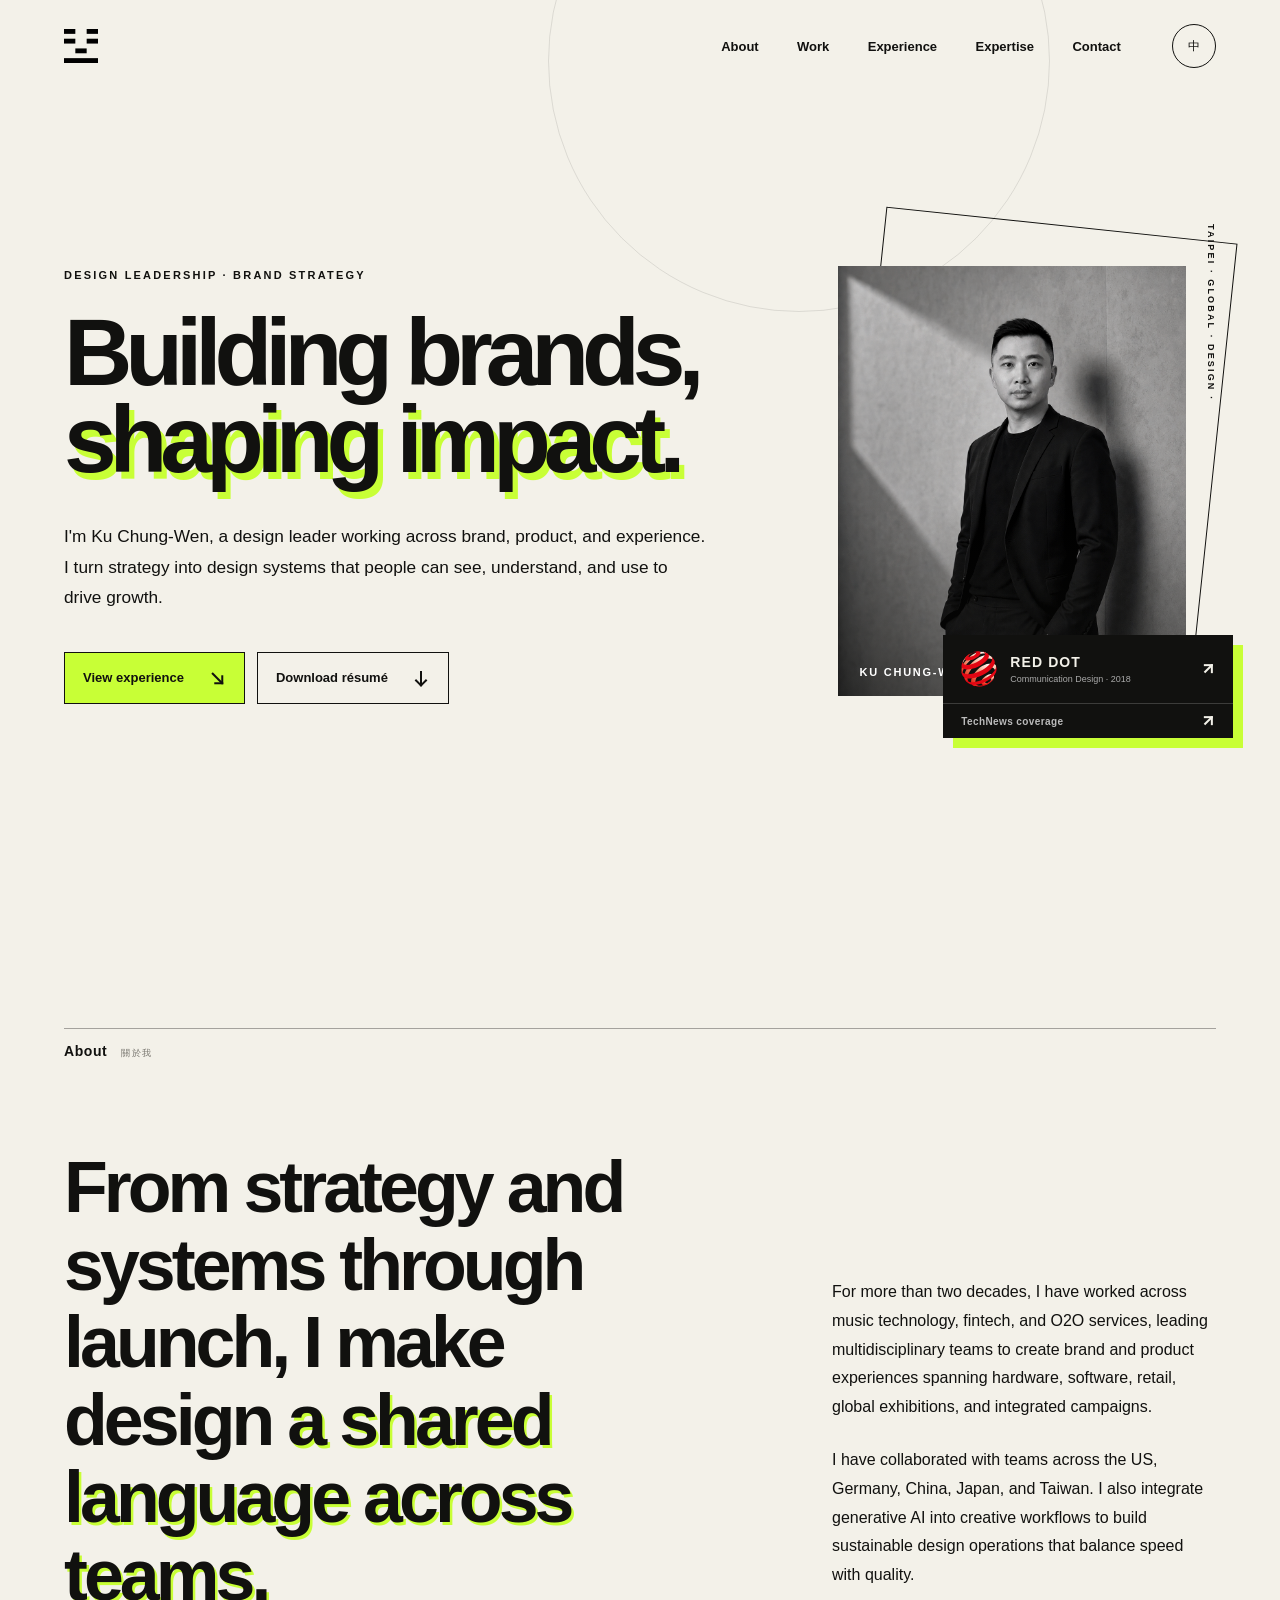
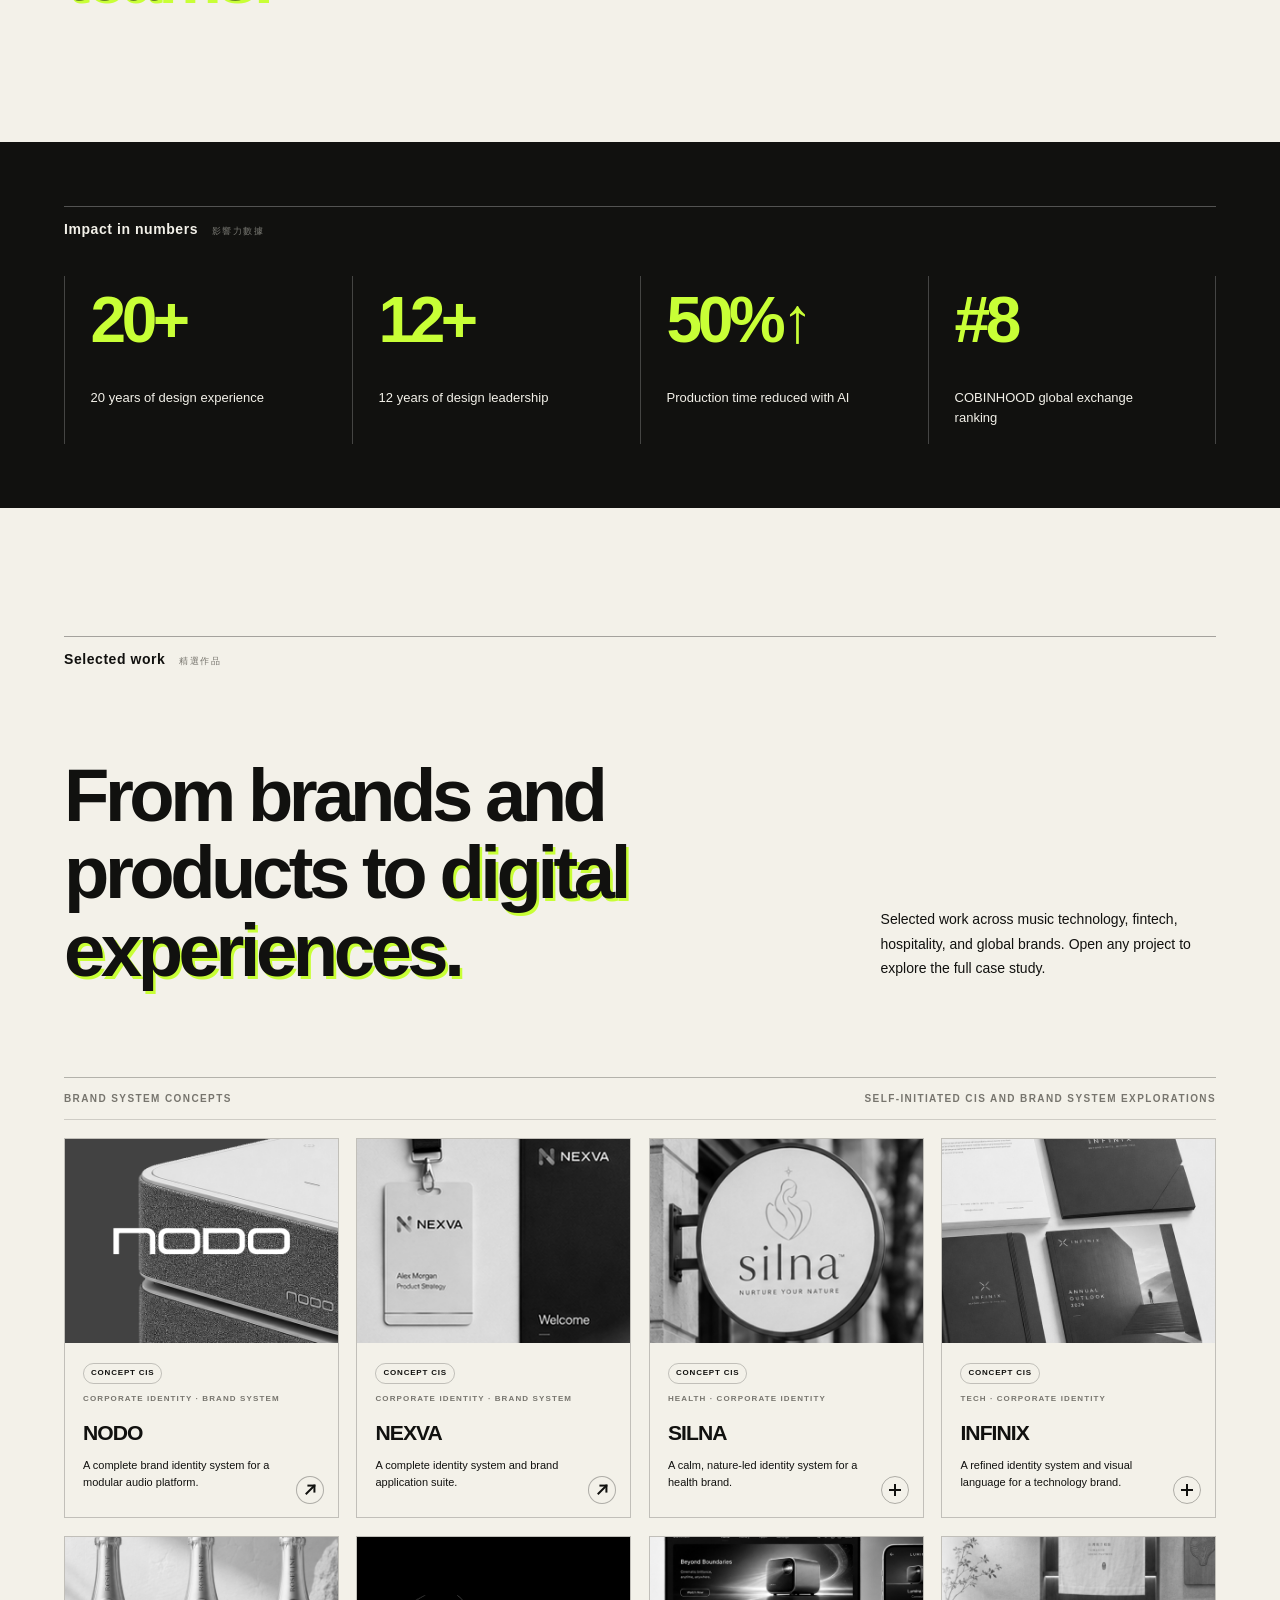
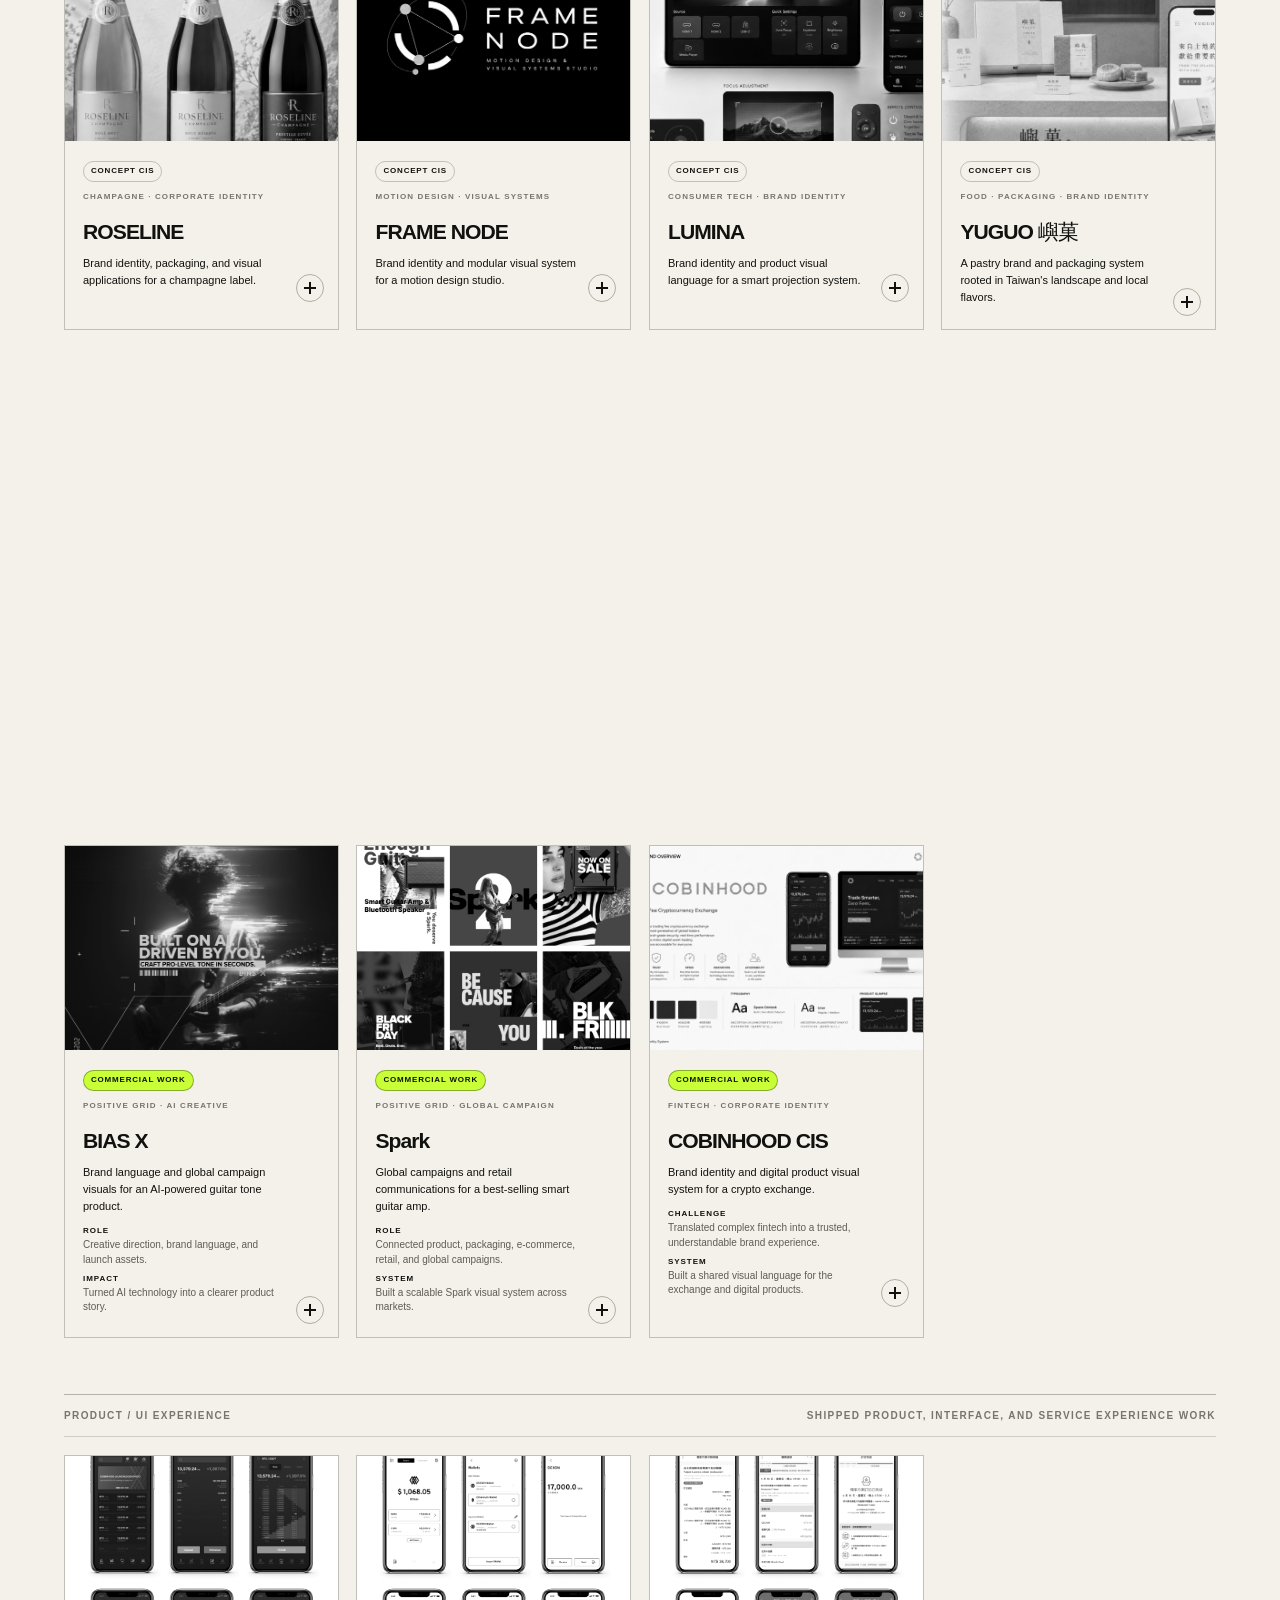
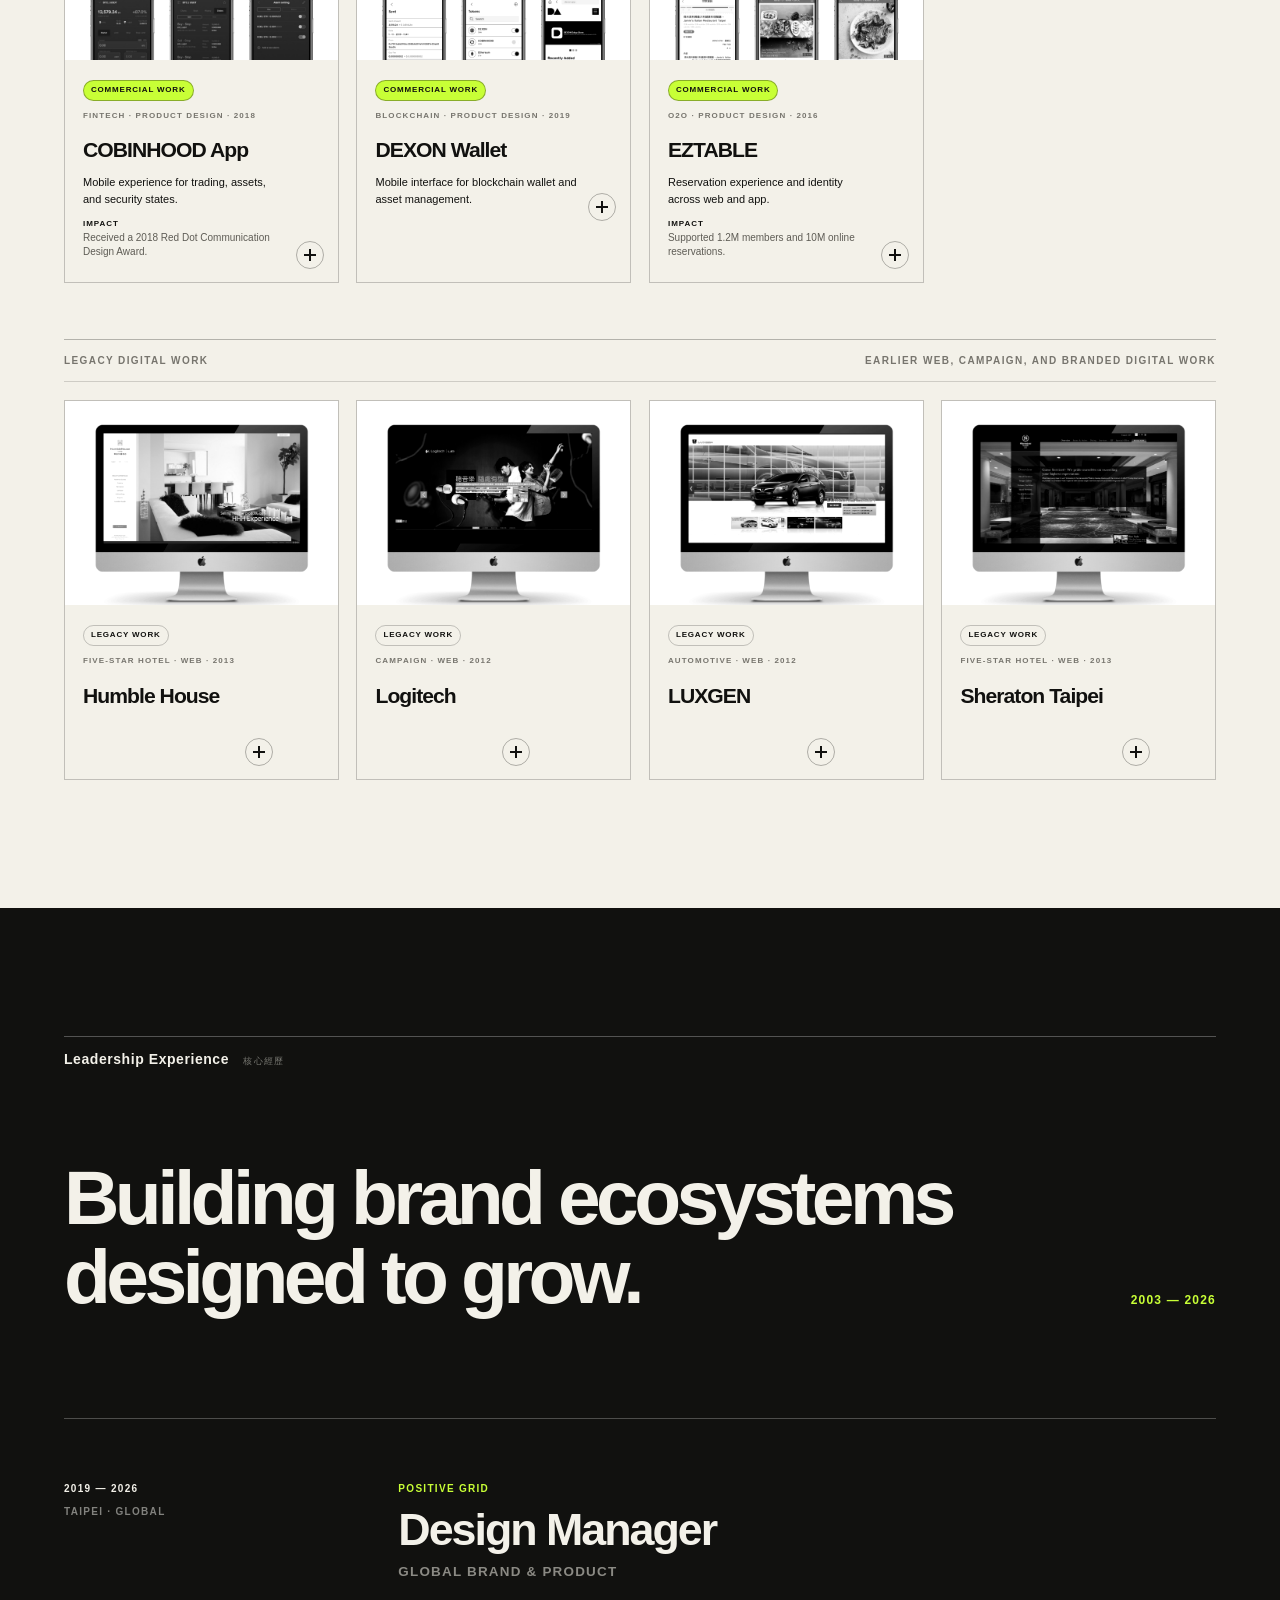
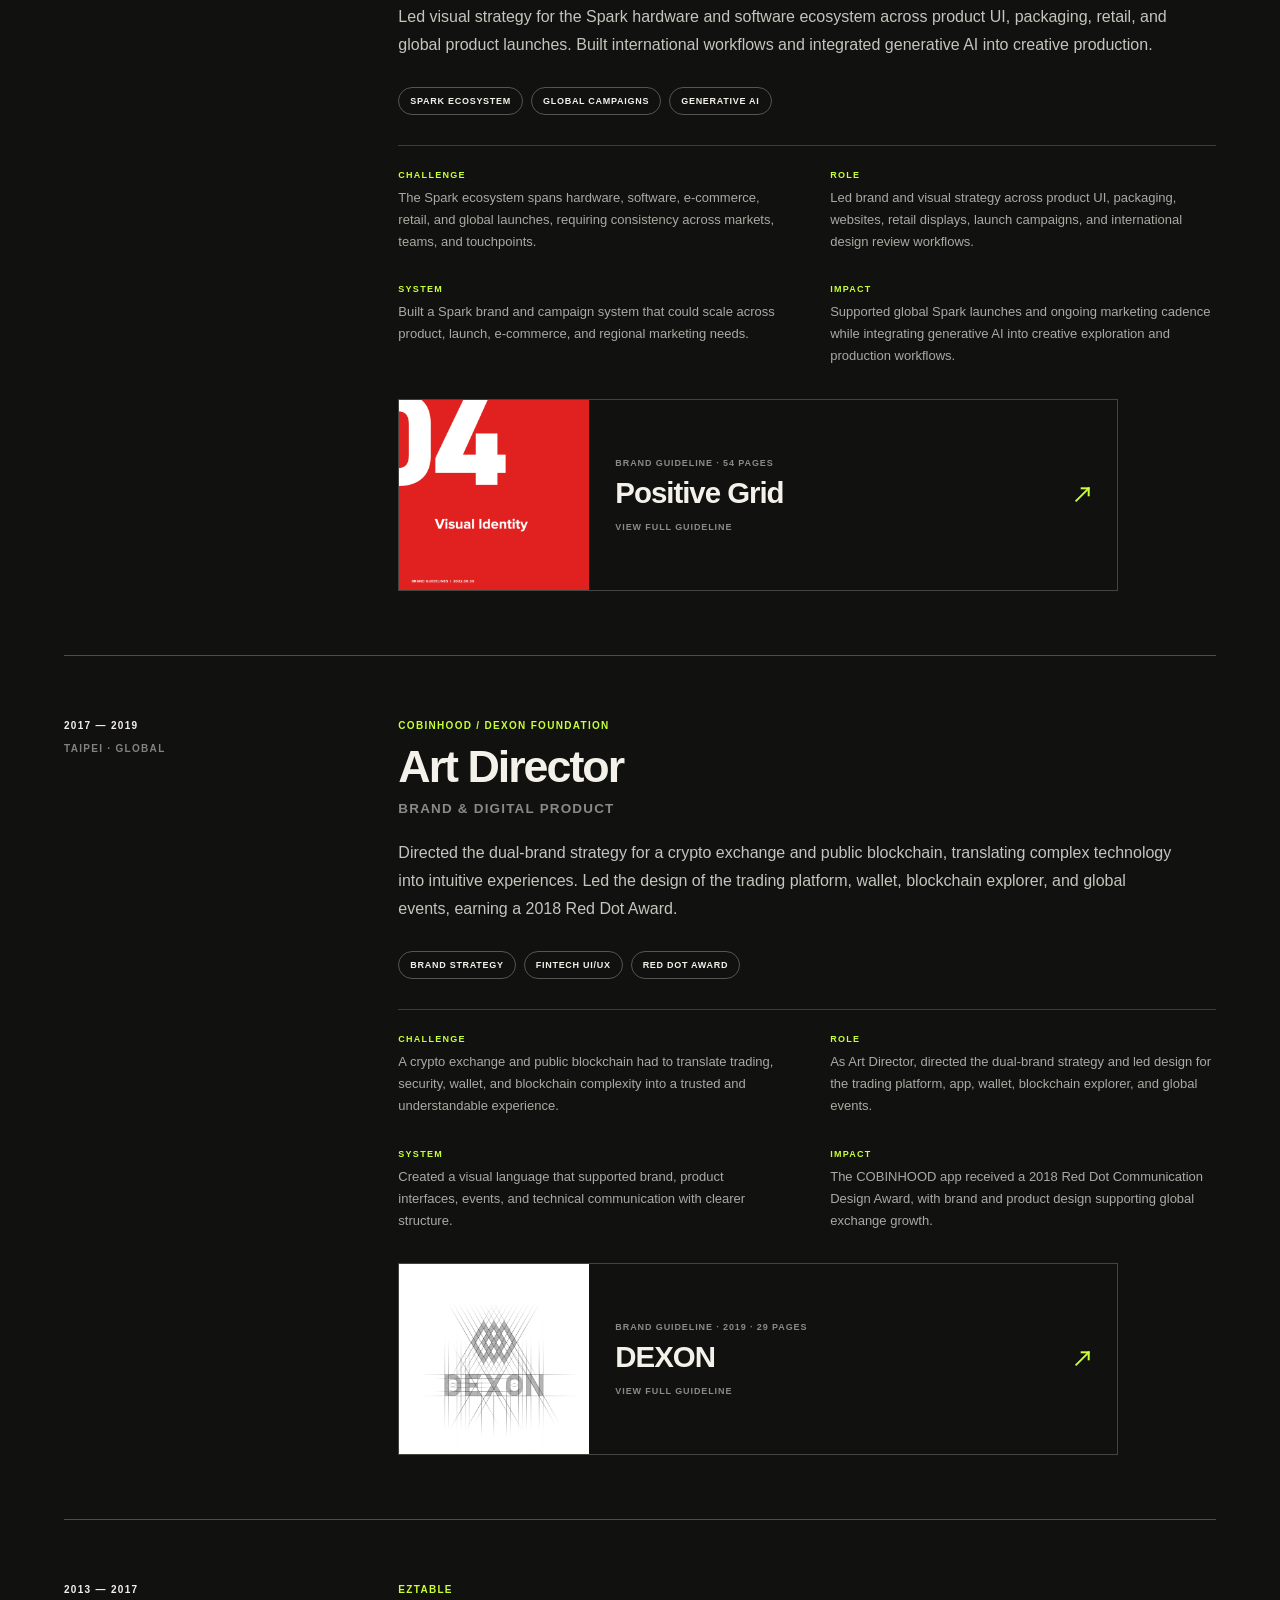
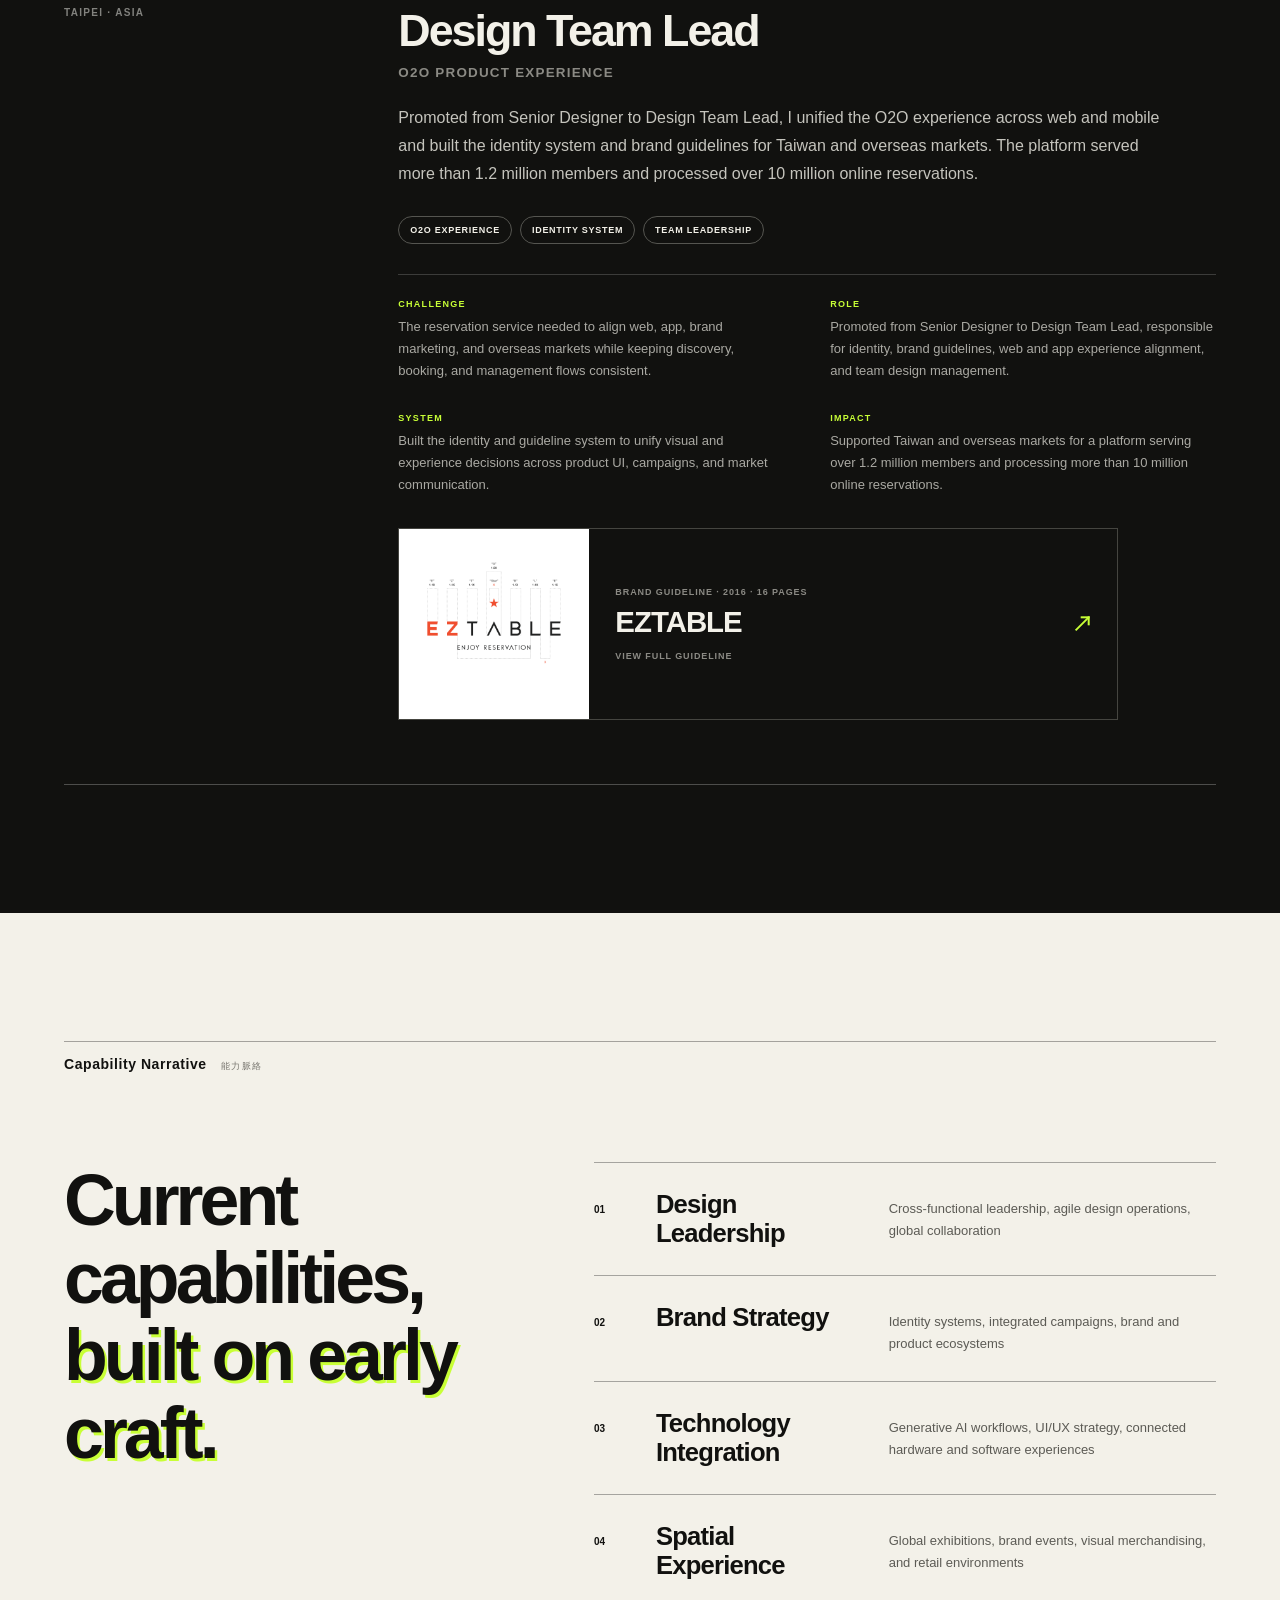
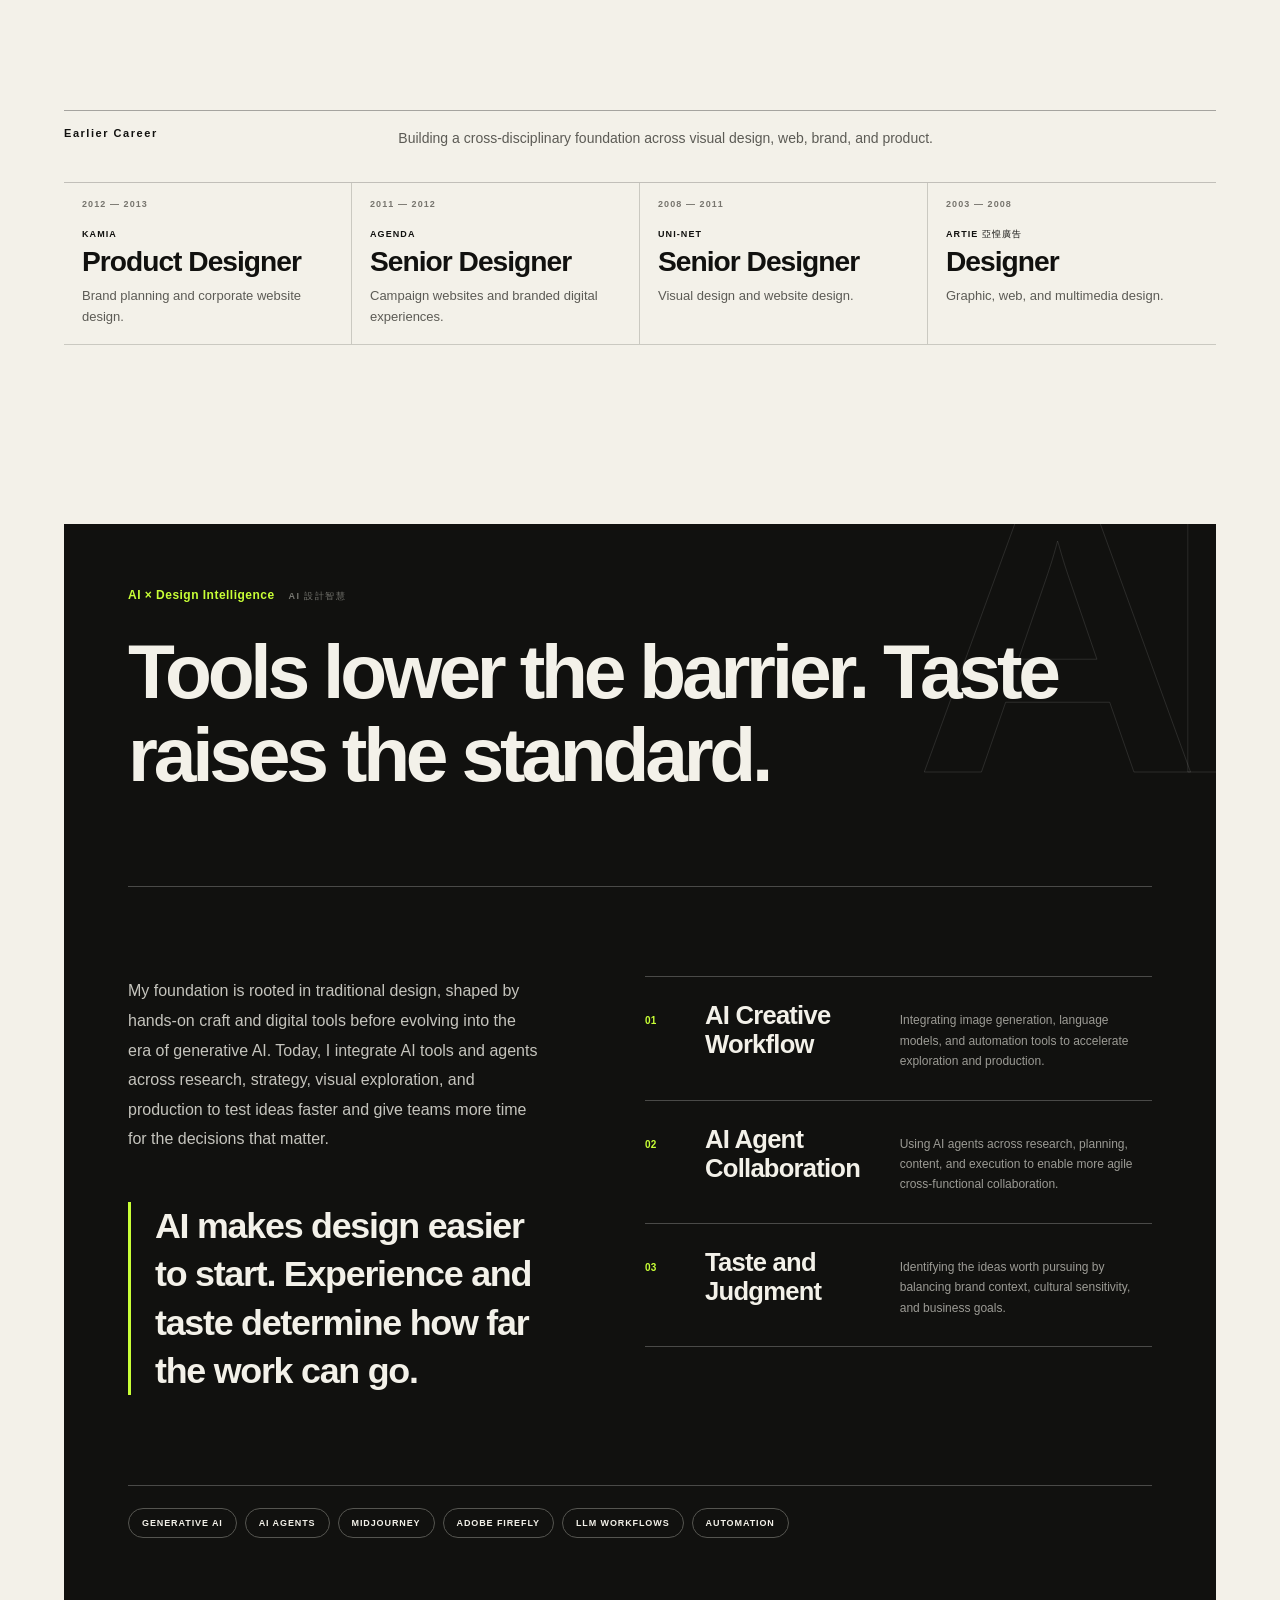
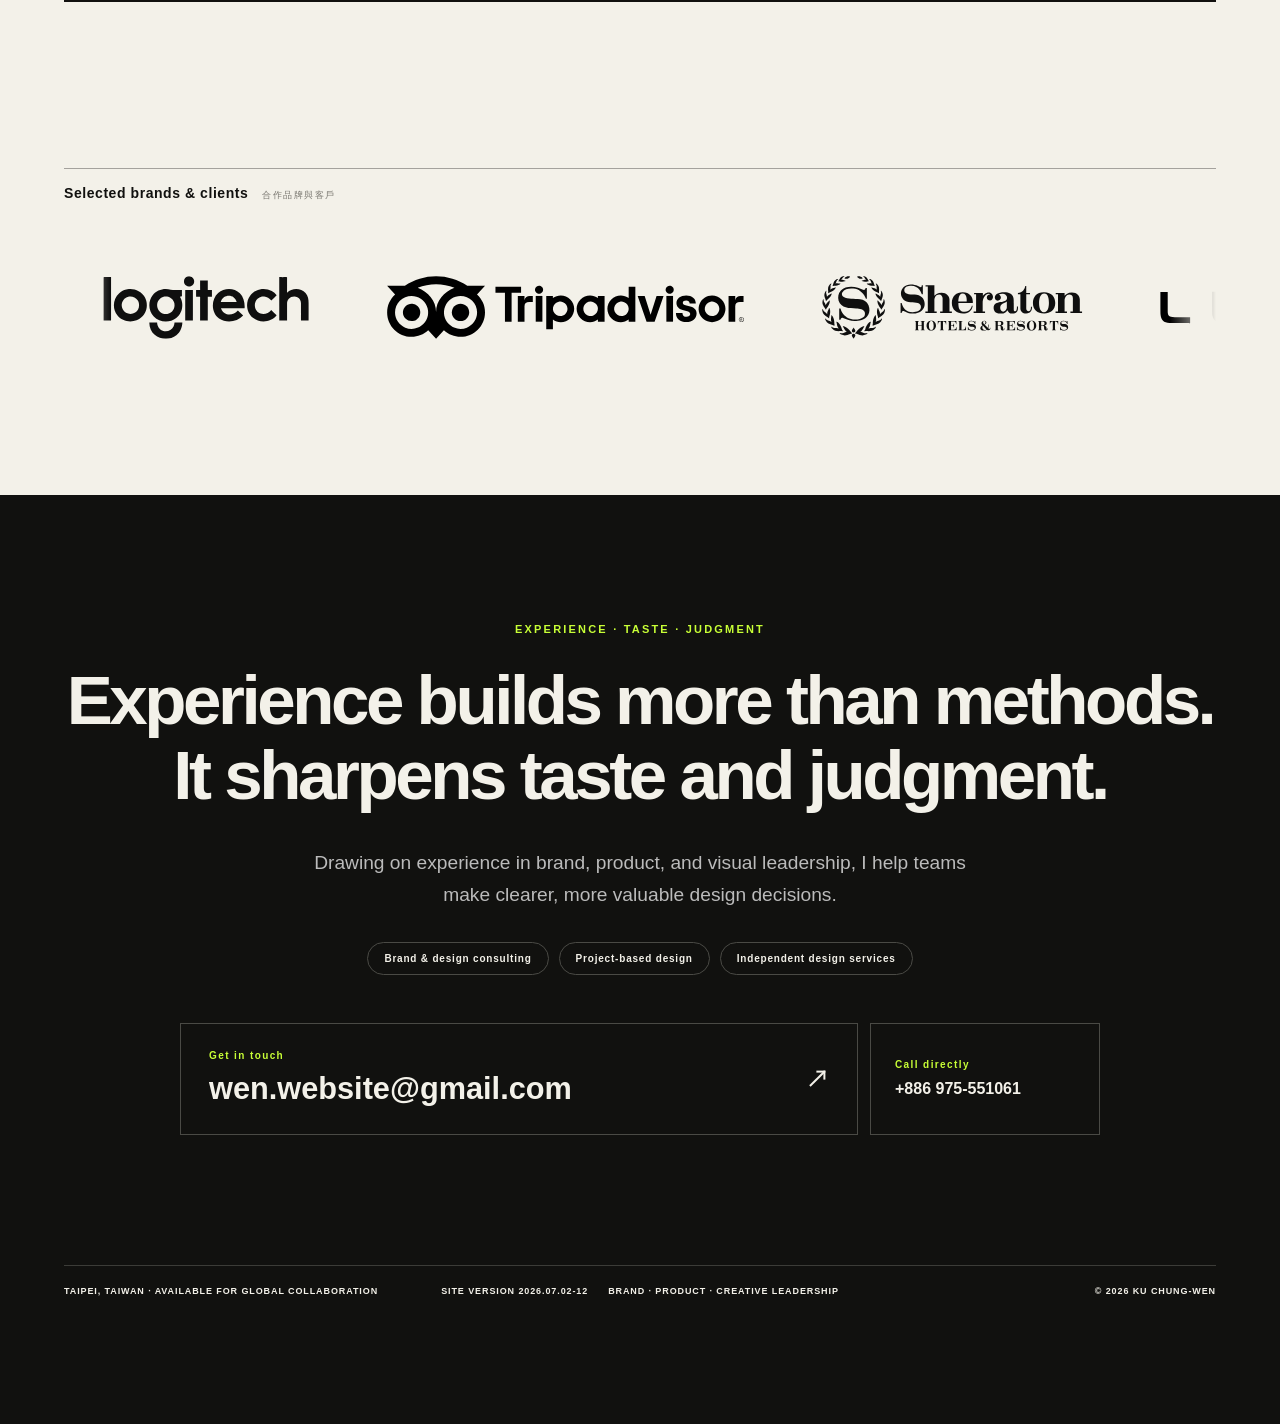
==== commit d040b8bf: "Add bilingual SEO resume update" ====
--- a/index.html
+++ b/index.html
@@ -5,18 +5,28 @@
     <meta name="viewport" content="width=device-width, initial-scale=1.0" />
     <meta
       name="description"
-      content="古仲文 Ku Chung-Wen — 設計領導、品牌策略與藝術指導。"
+      content="古仲文 Ku Chung-Wen 是設計領導者，專注品牌策略、產品體驗、企業識別系統與 AI 驅動的創意營運，曾服務 Positive Grid、COBINHOOD、DEXON、EZTABLE 等科技與生活品牌。"
     />
+    <meta name="author" content="Ku Chung-Wen" />
+    <meta
+      name="robots"
+      content="index, follow, max-image-preview:large, max-snippet:-1, max-video-preview:-1"
+    />
+    <meta name="theme-color" content="#f3f1e9" />
     <link rel="canonical" href="https://kuchungwen.netlify.app/" />
+    <link rel="alternate" hreflang="zh-Hant" href="https://kuchungwen.netlify.app/" />
+    <link rel="alternate" hreflang="en" href="https://kuchungwen.netlify.app/en/" />
+    <link rel="alternate" hreflang="x-default" href="https://kuchungwen.netlify.app/" />
     <meta property="og:type" content="website" />
+    <meta property="og:locale" content="zh_TW" />
     <meta property="og:url" content="https://kuchungwen.netlify.app/" />
     <meta
       property="og:title"
-      content="Ku Chung-Wen | Design Leadership & Brand Strategy"
+      content="古仲文 Ku Chung-Wen | Design Leader, Brand Strategy &amp; Product Experience"
     />
     <meta
       property="og:description"
-      content="Design leadership across brand, product, and experience. Building clear design systems that drive growth."
+      content="Design leadership across brand systems, product ecosystems, and AI-powered creative operations for technology and lifestyle brands."
     />
     <meta
       property="og:image"
@@ -29,11 +39,11 @@
     <meta name="twitter:card" content="summary_large_image" />
     <meta
       name="twitter:title"
-      content="Ku Chung-Wen | Design Leadership & Brand Strategy"
+      content="古仲文 Ku Chung-Wen | Design Leader"
     />
     <meta
       name="twitter:description"
-      content="Design leadership across brand, product, and experience."
+      content="Brand strategy, product experience, identity systems, and AI-powered creative operations."
     />
     <meta
       name="twitter:image"
@@ -41,10 +51,79 @@
     />
     <!-- 填入 GA4 Measurement ID（例如 G-XXXXXXXXXX）即可啟用流量紀錄。 -->
     <meta name="ga-measurement-id" content="" />
-    <title>古仲文 Ku Chung-Wen | Design Leader</title>
+    <title>古仲文 Ku Chung-Wen | Design Leader, Brand Strategy &amp; Product Experience</title>
     <link rel="icon" href="assets/wen-favicon.svg" type="image/svg+xml" />
-    <link rel="stylesheet" href="styles.css?v=20260615-9" />
-    <script src="script.js?v=20260615-9" defer></script>
+    <script type="application/ld+json">
+      {
+        "@context": "https://schema.org",
+        "@graph": [
+          {
+            "@type": "Person",
+            "@id": "https://kuchungwen.netlify.app/#person",
+            "name": "Ku Chung-Wen",
+            "alternateName": "古仲文",
+            "jobTitle": "Design Leader",
+            "url": "https://kuchungwen.netlify.app/",
+            "image": "https://kuchungwen.netlify.app/assets/og-kuchungwen.png",
+            "email": "mailto:wen.website@gmail.com",
+            "telephone": "+886975551061",
+            "address": {
+              "@type": "PostalAddress",
+              "addressLocality": "Taipei",
+              "addressCountry": "TW"
+            },
+            "knowsAbout": [
+              "Design Leadership",
+              "Brand Strategy",
+              "Corporate Identity Systems",
+              "Product Experience",
+              "UI/UX Strategy",
+              "Creative Direction",
+              "Generative AI Workflows",
+              "AI Design Operations"
+            ],
+            "worksFor": {
+              "@type": "Organization",
+              "name": "Positive Grid"
+            },
+            "award": "Red Dot Communication Design Award 2018"
+          },
+          {
+            "@type": "WebSite",
+            "@id": "https://kuchungwen.netlify.app/#website",
+            "url": "https://kuchungwen.netlify.app/",
+            "name": "Ku Chung-Wen Portfolio",
+            "inLanguage": ["zh-Hant", "en"],
+            "publisher": {
+              "@id": "https://kuchungwen.netlify.app/#person"
+            }
+          },
+          {
+            "@type": "CollectionPage",
+            "@id": "https://kuchungwen.netlify.app/#portfolio",
+            "url": "https://kuchungwen.netlify.app/",
+            "name": "Ku Chung-Wen Design Leadership Portfolio",
+            "description": "Selected work across brand strategy, product experience, corporate identity systems, and AI-powered creative operations.",
+            "inLanguage": ["zh-Hant", "en"],
+            "mainEntity": {
+              "@type": "ItemList",
+              "itemListElement": [
+                { "@type": "ListItem", "position": 1, "name": "Positive Grid Spark", "url": "https://kuchungwen.netlify.app/#work" },
+                { "@type": "ListItem", "position": 2, "name": "COBINHOOD", "url": "https://kuchungwen.netlify.app/#work" },
+                { "@type": "ListItem", "position": 3, "name": "EZTABLE", "url": "https://kuchungwen.netlify.app/#work" },
+                { "@type": "ListItem", "position": 4, "name": "NODO", "url": "https://kuchungwen.netlify.app/cis.html" },
+                { "@type": "ListItem", "position": 5, "name": "NEXVA", "url": "https://kuchungwen.netlify.app/nexva.html" }
+              ]
+            },
+            "about": {
+              "@id": "https://kuchungwen.netlify.app/#person"
+            }
+          }
+        ]
+      }
+    </script>
+    <link rel="stylesheet" href="styles.css?v=20260702-12" />
+    <script src="script.js?v=20260702-12" defer></script>
   </head>
   <body>
     <a class="skip-link" href="#main">跳至主要內容</a>
@@ -159,7 +238,7 @@
             </a>
             <a
               class="button secondary"
-              href="assets/ku-chung-wen-resume-2026.pdf"
+              href="assets/ku-chung-wen-resume-2026-zh.pdf"
               download
               data-track="resume_download"
               data-track-label="Hero resume PDF"
@@ -268,7 +347,7 @@
         </div>
         <div class="stats">
           <article class="stat reveal">
-            <strong><span class="counter" data-target="20">0</span>+</strong>
+            <strong><span class="counter" data-target="20">20</span>+</strong>
             <p
               data-zh="20 年設計實務經驗"
               data-en="20 years of design experience"
@@ -277,7 +356,7 @@
             </p>
           </article>
           <article class="stat reveal">
-            <strong><span class="counter" data-target="12">0</span>+</strong>
+            <strong><span class="counter" data-target="12">12</span>+</strong>
             <p
               data-zh="12 年設計領導經驗"
               data-en="12 years of design leadership"
@@ -286,7 +365,7 @@
             </p>
           </article>
           <article class="stat reveal">
-            <strong><span class="counter" data-target="50">0</span>%↑</strong>
+            <strong><span class="counter" data-target="50">50</span>%↑</strong>
             <p
               data-zh="導入 AI，製作時間縮減"
               data-en="Production time reduced with AI"
@@ -295,7 +374,7 @@
             </p>
           </article>
           <article class="stat reveal">
-            <strong>#<span class="counter" data-target="8">0</span></strong>
+            <strong>#<span class="counter" data-target="8">8</span></strong>
             <p
               data-zh="COBINHOOD 全球交易所排名"
               data-en="COBINHOOD global exchange ranking"
@@ -336,6 +415,14 @@
         </div>
 
         <div class="work-grid">
+          <div class="work-category reveal">
+            <p>Brand System Concepts</p>
+            <span
+              data-zh="自發性 CIS 與品牌系統實驗"
+              data-en="Self-initiated CIS and brand system explorations"
+              >自發性 CIS 與品牌系統實驗</span
+            >
+          </div>
           <article class="work-card work-card-wide cis-work-card work-link-card reveal">
             <a
               href="cis.html"
@@ -353,6 +440,7 @@
               </div>
               <div class="work-meta">
                 <div>
+                  <b class="work-type">Concept CIS</b>
                   <span>CORPORATE IDENTITY · BRAND SYSTEM</span>
                   <h3>NODO <i class="ui-arrow ui-arrow-up-right" aria-hidden="true"></i></h3>
                 </div>
@@ -383,6 +471,7 @@
               </div>
               <div class="work-meta">
                 <div>
+                  <b class="work-type">Concept CIS</b>
                   <span>CORPORATE IDENTITY · BRAND SYSTEM</span>
                   <h3>NEXVA <i class="ui-arrow ui-arrow-up-right" aria-hidden="true"></i></h3>
                 </div>
@@ -407,6 +496,7 @@
               </div>
               <div class="work-meta">
                 <div>
+                  <b class="work-type">Concept CIS</b>
                   <span>HEALTH · CORPORATE IDENTITY</span>
                   <h3>SILNA <i class="ui-plus" aria-hidden="true"></i></h3>
                 </div>
@@ -431,6 +521,7 @@
               </div>
               <div class="work-meta">
                 <div>
+                  <b class="work-type">Concept CIS</b>
                   <span>TECH · CORPORATE IDENTITY</span>
                   <h3>INFINIX <i class="ui-plus" aria-hidden="true"></i></h3>
                 </div>
@@ -455,6 +546,7 @@
               </div>
               <div class="work-meta">
                 <div>
+                  <b class="work-type">Concept CIS</b>
                   <span>CHAMPAGNE · CORPORATE IDENTITY</span>
                   <h3>ROSELINE <i class="ui-plus" aria-hidden="true"></i></h3>
                 </div>
@@ -479,6 +571,7 @@
               </div>
               <div class="work-meta">
                 <div>
+                  <b class="work-type">Concept CIS</b>
                   <span>MOTION DESIGN · VISUAL SYSTEMS</span>
                   <h3>FRAME NODE <i class="ui-plus" aria-hidden="true"></i></h3>
                 </div>
@@ -503,6 +596,7 @@
               </div>
               <div class="work-meta">
                 <div>
+                  <b class="work-type">Concept CIS</b>
                   <span>CONSUMER TECH · BRAND IDENTITY</span>
                   <h3>LUMINA <i class="ui-plus" aria-hidden="true"></i></h3>
                 </div>
@@ -527,6 +621,7 @@
               </div>
               <div class="work-meta">
                 <div>
+                  <b class="work-type">Concept CIS</b>
                   <span>FOOD · PACKAGING · BRAND IDENTITY</span>
                   <h3>YUGUO 嶼菓 <i class="ui-plus" aria-hidden="true"></i></h3>
                 </div>
@@ -551,6 +646,7 @@
               </div>
               <div class="work-meta">
                 <div>
+                  <b class="work-type">Concept CIS</b>
                   <span>BEAUTY · SKINCARE · BRAND IDENTITY</span>
                   <h3>SHIZUKA <i class="ui-plus" aria-hidden="true"></i></h3>
                 </div>
@@ -563,6 +659,15 @@
               </div>
             </button>
           </article>
+
+          <div class="work-category reveal">
+            <p>Commercial Work</p>
+            <span
+              data-zh="真實品牌、產品與全球上市工作"
+              data-en="Real brand, product, and global launch work"
+              >真實品牌、產品與全球上市工作</span
+            >
+          </div>
 
           <article class="work-card work-card-wide gallery-work-card reveal">
             <button class="cis-card" type="button" data-cis-project="biasX">
@@ -575,10 +680,15 @@
               </div>
               <div class="work-meta">
                 <div>
+                  <b class="work-type work-type-commercial">Commercial Work</b>
                   <span>POSITIVE GRID · AI CREATIVE</span>
                   <h3>BIAS X</h3>
                 </div>
                 <p data-zh="AI 音色產品的品牌語言與全球行銷視覺。" data-en="Brand language and global campaign visuals for an AI-powered guitar tone product.">AI 音色產品的品牌語言與全球行銷視覺。</p>
+                <dl class="case-points">
+                  <div><dt>Role</dt><dd data-zh="創意方向、品牌語言與上市素材。" data-en="Creative direction, brand language, and launch assets.">創意方向、品牌語言與上市素材。</dd></div>
+                  <div><dt>Impact</dt><dd data-zh="將 AI 技術轉化為更容易被理解的產品敘事。" data-en="Turned AI technology into a clearer product story.">將 AI 技術轉化為更容易被理解的產品敘事。</dd></div>
+                </dl>
                 <i class="ui-plus" aria-hidden="true"></i>
               </div>
             </button>
@@ -590,8 +700,12 @@
                 <img src="assets/covers/cover-Spark-web.jpg" alt="Positive Grid Spark 品牌與行銷設計" loading="lazy" />
               </div>
               <div class="work-meta">
-                <div><span>POSITIVE GRID · GLOBAL CAMPAIGN</span><h3>Spark</h3></div>
+                <div><b class="work-type work-type-commercial">Commercial Work</b><span>POSITIVE GRID · GLOBAL CAMPAIGN</span><h3>Spark</h3></div>
                 <p data-zh="全球暢銷智慧吉他音箱的品牌活動與零售端溝通設計。" data-en="Global campaigns and retail communications for a best-selling smart guitar amp.">全球暢銷智慧吉他音箱的品牌活動與零售端溝通設計。</p>
+                <dl class="case-points">
+                  <div><dt>Role</dt><dd data-zh="串聯產品、包裝、電商、零售與全球活動。" data-en="Connected product, packaging, e-commerce, retail, and global campaigns.">串聯產品、包裝、電商、零售與全球活動。</dd></div>
+                  <div><dt>System</dt><dd data-zh="建立可跨市場延展的 Spark 視覺系統。" data-en="Built a scalable Spark visual system across markets.">建立可跨市場延展的 Spark 視覺系統。</dd></div>
+                </dl>
                 <i class="ui-plus" aria-hidden="true"></i>
               </div>
             </button>
@@ -608,6 +722,7 @@
               </div>
               <div class="work-meta">
                 <div>
+                  <b class="work-type work-type-commercial">Commercial Work</b>
                   <span>FINTECH · CORPORATE IDENTITY</span>
                   <h3>COBINHOOD CIS <i class="ui-plus" aria-hidden="true"></i></h3>
                 </div>
@@ -617,9 +732,22 @@
                 >
                   虛擬貨幣交易所的品牌識別與數位產品視覺系統。
                 </p>
-              </div>
-            </button>
-          </article>
+                <dl class="case-points">
+                  <div><dt>Challenge</dt><dd data-zh="把複雜金融科技轉譯為可信任、可理解的品牌體驗。" data-en="Translated complex fintech into a trusted, understandable brand experience.">把複雜金融科技轉譯為可信任、可理解的品牌體驗。</dd></div>
+                  <div><dt>System</dt><dd data-zh="建立交易所與數位產品共用的視覺語言。" data-en="Built a shared visual language for the exchange and digital products.">建立交易所與數位產品共用的視覺語言。</dd></div>
+                </dl>
+              </div>
+            </button>
+          </article>
+
+          <div class="work-category reveal">
+            <p>Product / UI Experience</p>
+            <span
+              data-zh="實際上線產品、介面與服務體驗"
+              data-en="Shipped product, interface, and service experience work"
+              >實際上線產品、介面與服務體驗</span
+            >
+          </div>
 
           <article class="work-card gallery-work-card reveal">
             <button class="cis-card" type="button" data-cis-project="cobinhoodApp">
@@ -627,7 +755,11 @@
                 <img src="assets/portfolio/portfolio-cobinhood-02.jpg" alt="COBINHOOD 虛擬貨幣交易所 App 介面" loading="lazy" />
               </div>
               <div class="work-meta">
-                <div><span>FINTECH · PRODUCT DESIGN · 2018</span><h3>COBINHOOD App</h3></div>
+                <div><b class="work-type work-type-commercial">Commercial Work</b><span>FINTECH · PRODUCT DESIGN · 2018</span><h3>COBINHOOD App</h3></div>
+                <p data-zh="交易、資產與安全狀態的行動產品體驗。" data-en="Mobile experience for trading, assets, and security states.">交易、資產與安全狀態的行動產品體驗。</p>
+                <dl class="case-points">
+                  <div><dt>Impact</dt><dd data-zh="獲 2018 Red Dot Communication Design Award。" data-en="Received a 2018 Red Dot Communication Design Award.">獲 2018 Red Dot Communication Design Award。</dd></div>
+                </dl>
                 <i class="ui-plus" aria-hidden="true"></i>
               </div>
             </button>
@@ -639,7 +771,8 @@
                 <img src="assets/portfolio/portfolio-dexon-02.jpg" alt="DEXON Wallet 行動介面" loading="lazy" />
               </div>
               <div class="work-meta">
-                <div><span>BLOCKCHAIN · PRODUCT DESIGN · 2019</span><h3>DEXON Wallet</h3></div>
+                <div><b class="work-type work-type-commercial">Commercial Work</b><span>BLOCKCHAIN · PRODUCT DESIGN · 2019</span><h3>DEXON Wallet</h3></div>
+                <p data-zh="公鏈錢包與資產管理的行動介面。" data-en="Mobile interface for blockchain wallet and asset management.">公鏈錢包與資產管理的行動介面。</p>
                 <i class="ui-plus" aria-hidden="true"></i>
               </div>
             </button>
@@ -651,11 +784,24 @@
                 <img src="assets/portfolio/portfolio-eztable-02.jpg" alt="EZTABLE 餐廳訂位 App 介面" loading="lazy" />
               </div>
               <div class="work-meta">
-                <div><span>O2O · PRODUCT DESIGN · 2016</span><h3>EZTABLE</h3></div>
+                <div><b class="work-type work-type-commercial">Commercial Work</b><span>O2O · PRODUCT DESIGN · 2016</span><h3>EZTABLE</h3></div>
+                <p data-zh="跨網站與 App 的餐廳訂位體驗與品牌系統。" data-en="Reservation experience and identity across web and app.">跨網站與 App 的餐廳訂位體驗與品牌系統。</p>
+                <dl class="case-points">
+                  <div><dt>Impact</dt><dd data-zh="支援 120 萬會員與 1,000 萬筆線上訂位。" data-en="Supported 1.2M members and 10M online reservations.">支援 120 萬會員與 1,000 萬筆線上訂位。</dd></div>
+                </dl>
                 <i class="ui-plus" aria-hidden="true"></i>
               </div>
             </button>
           </article>
+
+          <div class="work-category reveal">
+            <p>Legacy Digital Work</p>
+            <span
+              data-zh="早期網站、活動與品牌數位設計"
+              data-en="Earlier web, campaign, and branded digital work"
+              >早期網站、活動與品牌數位設計</span
+            >
+          </div>
 
           <article class="work-card gallery-work-card reveal">
             <button class="cis-card" type="button" data-cis-project="humbleHouse">
@@ -664,6 +810,7 @@
               </div>
               <div class="work-meta">
                 <div>
+                  <b class="work-type">Legacy Work</b>
                   <span
                     data-zh="五星飯店 · 網站設計 · 2013"
                     data-en="FIVE-STAR HOTEL · WEB · 2013"
@@ -681,7 +828,7 @@
                 <img src="assets/portfolio/portfolio-logitech-01.jpg" alt="Logitech 台灣活動網站設計" loading="lazy" />
               </div>
               <div class="work-meta">
-                <div><span>CAMPAIGN · WEB · 2012</span><h3>Logitech</h3></div>
+                <div><b class="work-type">Legacy Work</b><span>CAMPAIGN · WEB · 2012</span><h3>Logitech</h3></div>
                 <i class="ui-plus" aria-hidden="true"></i>
               </div>
             </button>
@@ -694,6 +841,7 @@
               </div>
               <div class="work-meta">
                 <div>
+                  <b class="work-type">Legacy Work</b>
                   <span
                     data-zh="汽車產業 · 網站設計 · 2012"
                     data-en="AUTOMOTIVE · WEB · 2012"
@@ -712,6 +860,7 @@
               </div>
               <div class="work-meta">
                 <div>
+                  <b class="work-type">Legacy Work</b>
                   <span
                     data-zh="五星飯店 · 網站設計 · 2013"
                     data-en="FIVE-STAR HOTEL · WEB · 2013"
@@ -728,11 +877,11 @@
       <section class="experience section dark" id="experience">
         <div class="section-kicker light">
           <div class="section-label">
-            <strong data-zh="精選經歷" data-en="Selected experience"
-              >精選經歷</strong
-            >
-            <span data-zh="Selected experience" data-en="精選經歷"
-              >Selected experience</span
+            <strong data-zh="核心經歷" data-en="Leadership Experience"
+              >核心經歷</strong
+            >
+            <span data-zh="Leadership Experience" data-en="核心經歷"
+              >Leadership Experience</span
             >
           </div>
         </div>
@@ -767,6 +916,44 @@
                 <span>SPARK ECOSYSTEM</span><span>GLOBAL CAMPAIGNS</span
                 ><span>GENERATIVE AI</span>
               </div>
+              <dl class="experience-case-grid">
+                <div>
+                  <dt>Challenge</dt>
+                  <dd
+                    data-zh="Spark 產品生態橫跨硬體、軟體、電商、零售與全球上市活動，需要在多市場、多團隊、多接觸點中維持一致。"
+                    data-en="The Spark ecosystem spans hardware, software, e-commerce, retail, and global launches, requiring consistency across markets, teams, and touchpoints."
+                  >
+                    Spark 產品生態橫跨硬體、軟體、電商、零售與全球上市活動，需要在多市場、多團隊、多接觸點中維持一致。
+                  </dd>
+                </div>
+                <div>
+                  <dt>Role</dt>
+                  <dd
+                    data-zh="主導品牌與視覺策略，串聯產品 UI、包裝、網站、零售陳列、上市活動與跨國設計審核流程。"
+                    data-en="Led brand and visual strategy across product UI, packaging, websites, retail displays, launch campaigns, and international design review workflows."
+                  >
+                    主導品牌與視覺策略，串聯產品 UI、包裝、網站、零售陳列、上市活動與跨國設計審核流程。
+                  </dd>
+                </div>
+                <div>
+                  <dt>System</dt>
+                  <dd
+                    data-zh="建立 Spark 品牌與行銷視覺系統，讓素材能在產品、活動、電商與不同市場中延展使用。"
+                    data-en="Built a Spark brand and campaign system that could scale across product, launch, e-commerce, and regional marketing needs."
+                  >
+                    建立 Spark 品牌與行銷視覺系統，讓素材能在產品、活動、電商與不同市場中延展使用。
+                  </dd>
+                </div>
+                <div>
+                  <dt>Impact</dt>
+                  <dd
+                    data-zh="支援全球 Spark 產品上市與長期行銷節奏，並將生成式 AI 導入創意探索與製作流程，提高跨團隊產出效率。"
+                    data-en="Supported global Spark launches and ongoing marketing cadence while integrating generative AI into creative exploration and production workflows."
+                  >
+                    支援全球 Spark 產品上市與長期行銷節奏，並將生成式 AI 導入創意探索與製作流程，提高跨團隊產出效率。
+                  </dd>
+                </div>
+              </dl>
               <a
                 class="brand-guide-card"
                 href="assets/brand-guides/positive-grid-brand-guideline.pdf"
@@ -818,6 +1005,44 @@
                 <span>BRAND STRATEGY</span><span>FINTECH UI/UX</span
                 ><span>RED DOT AWARD</span>
               </div>
+              <dl class="experience-case-grid">
+                <div>
+                  <dt>Challenge</dt>
+                  <dd
+                    data-zh="加密貨幣交易所與公鏈技術門檻高，需要把交易、安全、錢包與區塊鏈產品轉譯成可信任且容易理解的體驗。"
+                    data-en="A crypto exchange and public blockchain had to translate trading, security, wallet, and blockchain complexity into a trusted and understandable experience."
+                  >
+                    加密貨幣交易所與公鏈技術門檻高，需要把交易、安全、錢包與區塊鏈產品轉譯成可信任且容易理解的體驗。
+                  </dd>
+                </div>
+                <div>
+                  <dt>Role</dt>
+                  <dd
+                    data-zh="擔任 Art Director，統籌雙品牌策略，主導交易平台、App、錢包、區塊鏈瀏覽器與國際活動設計。"
+                    data-en="As Art Director, directed the dual-brand strategy and led design for the trading platform, app, wallet, blockchain explorer, and global events."
+                  >
+                    擔任 Art Director，統籌雙品牌策略，主導交易平台、App、錢包、區塊鏈瀏覽器與國際活動設計。
+                  </dd>
+                </div>
+                <div>
+                  <dt>System</dt>
+                  <dd
+                    data-zh="建立可同時支撐品牌、產品介面、活動與技術溝通的視覺語言，讓艱深內容更有結構。"
+                    data-en="Created a visual language that supported brand, product interfaces, events, and technical communication with clearer structure."
+                  >
+                    建立可同時支撐品牌、產品介面、活動與技術溝通的視覺語言，讓艱深內容更有結構。
+                  </dd>
+                </div>
+                <div>
+                  <dt>Impact</dt>
+                  <dd
+                    data-zh="COBINHOOD App 獲 2018 Red Dot Communication Design Award，品牌與產品設計支援全球交易所成長。"
+                    data-en="The COBINHOOD app received a 2018 Red Dot Communication Design Award, with brand and product design supporting global exchange growth."
+                  >
+                    COBINHOOD App 獲 2018 Red Dot Communication Design Award，品牌與產品設計支援全球交易所成長。
+                  </dd>
+                </div>
+              </dl>
               <a
                 class="brand-guide-card"
                 href="assets/brand-guides/dexon-brand-guideline-2019.pdf"
@@ -870,6 +1095,44 @@
                 <span>O2O EXPERIENCE</span><span>IDENTITY SYSTEM</span
                 ><span>TEAM LEADERSHIP</span>
               </div>
+              <dl class="experience-case-grid">
+                <div>
+                  <dt>Challenge</dt>
+                  <dd
+                    data-zh="餐廳訂位服務需要同時支援網站、App、品牌行銷與海外市場，並讓使用者在探索、預訂與管理流程中保持一致體驗。"
+                    data-en="The reservation service needed to align web, app, brand marketing, and overseas markets while keeping discovery, booking, and management flows consistent."
+                  >
+                    餐廳訂位服務需要同時支援網站、App、品牌行銷與海外市場，並讓使用者在探索、預訂與管理流程中保持一致體驗。
+                  </dd>
+                </div>
+                <div>
+                  <dt>Role</dt>
+                  <dd
+                    data-zh="由 Senior Designer 晉升 Design Team Lead，負責企業識別、品牌規範、網站與 App 體驗整合，以及團隊設計管理。"
+                    data-en="Promoted from Senior Designer to Design Team Lead, responsible for identity, brand guidelines, web and app experience alignment, and team design management."
+                  >
+                    由 Senior Designer 晉升 Design Team Lead，負責企業識別、品牌規範、網站與 App 體驗整合，以及團隊設計管理。
+                  </dd>
+                </div>
+                <div>
+                  <dt>System</dt>
+                  <dd
+                    data-zh="建立品牌識別與規範，統一 O2O 服務在產品介面、行銷活動與跨市場溝通中的視覺與體驗。"
+                    data-en="Built the identity and guideline system to unify visual and experience decisions across product UI, campaigns, and market communication."
+                  >
+                    建立品牌識別與規範，統一 O2O 服務在產品介面、行銷活動與跨市場溝通中的視覺與體驗。
+                  </dd>
+                </div>
+                <div>
+                  <dt>Impact</dt>
+                  <dd
+                    data-zh="支援台灣與海外市場，平台服務超過 120 萬會員並累積超過 1,000 萬筆線上訂位。"
+                    data-en="Supported Taiwan and overseas markets for a platform serving over 1.2 million members and processing more than 10 million online reservations."
+                  >
+                    支援台灣與海外市場，平台服務超過 120 萬會員並累積超過 1,000 萬筆線上訂位。
+                  </dd>
+                </div>
+              </dl>
               <a
                 class="brand-guide-card"
                 href="assets/brand-guides/eztable-brand-guideline-2016.pdf"
@@ -900,85 +1163,25 @@
           </article>
         </div>
 
-        <div class="early-career">
-          <div class="early-career-heading">
-            <p data-zh="早期經歷" data-en="Earlier Career">早期經歷</p>
-            <span
-              data-zh="從視覺設計、網站到品牌與產品，建立跨媒介的實作基礎。"
-              data-en="Building a cross-disciplinary foundation across visual design, web, brand, and product."
-              >從視覺設計、網站到品牌與產品，建立跨媒介的實作基礎。</span
-            >
-          </div>
-          <div class="early-career-list">
-            <article class="early-role reveal">
-              <p>2012 — 2013</p>
-              <div>
-                <span>KAMIA</span>
-                <h3>Product Designer</h3>
-                <p
-                  data-zh="品牌規劃與官方網站設計。"
-                  data-en="Brand planning and corporate website design."
-                  >品牌規劃與官方網站設計。</p
-                >
-              </div>
-            </article>
-            <article class="early-role reveal">
-              <p>2011 — 2012</p>
-              <div>
-                <span>AGENDA</span>
-                <h3>Senior Designer</h3>
-                <p
-                  data-zh="活動網站與品牌數位體驗設計。"
-                  data-en="Campaign websites and branded digital experiences."
-                  >活動網站與品牌數位體驗設計。</p
-                >
-              </div>
-            </article>
-            <article class="early-role reveal">
-              <p>2008 — 2011</p>
-              <div>
-                <span>UNI-NET</span>
-                <h3>Senior Designer</h3>
-                <p
-                  data-zh="視覺設計與網站設計。"
-                  data-en="Visual design and website design."
-                  >視覺設計與網站設計。</p
-                >
-              </div>
-            </article>
-            <article class="early-role reveal">
-              <p>2003 — 2008</p>
-              <div>
-                <span>ARTIE 亞惶廣告</span>
-                <h3>Designer</h3>
-                <p
-                  data-zh="平面、網站與多媒體設計。"
-                  data-en="Graphic, web, and multimedia design."
-                  >平面、網站與多媒體設計。</p
-                >
-              </div>
-            </article>
-          </div>
-        </div>
       </section>
 
       <section class="expertise section" id="expertise">
         <div class="section-kicker">
           <div class="section-label">
-            <strong data-zh="專業能力" data-en="Expertise">專業能力</strong>
-            <span data-zh="Expertise" data-en="專業能力">Expertise</span>
+            <strong data-zh="能力脈絡" data-en="Capability Narrative">能力脈絡</strong>
+            <span data-zh="Capability Narrative" data-en="能力脈絡">Capability Narrative</span>
           </div>
         </div>
         <div class="expertise-grid">
           <h2>
-            <span data-zh="策略思考，" data-en="Strategic thinking,"
-              >策略思考，</span
+            <span data-zh="現在做策略與領導，" data-en="Current capabilities,"
+              >現在做策略與領導，</span
             ><!--
             --><span
               class="section-keyword"
-              data-zh="實作落地。"
-              data-en=" brought to life."
-              >實作落地。</span
+              data-zh="來自早期實作基礎。"
+              data-en=" built on early craft."
+              >來自早期實作基礎。</span
             >
           </h2>
           <div class="capabilities">
@@ -1025,6 +1228,68 @@
           </div>
         </div>
 
+        <div class="foundation-block">
+          <div class="early-career">
+          <div class="early-career-heading">
+            <p data-zh="早期經歷" data-en="Earlier Career">早期經歷</p>
+            <span
+              data-zh="從視覺設計、網站到品牌與產品，建立跨媒介的實作基礎。"
+              data-en="Building a cross-disciplinary foundation across visual design, web, brand, and product."
+              >從視覺設計、網站到品牌與產品，建立跨媒介的實作基礎。</span
+            >
+          </div>
+          <div class="early-career-list">
+            <article class="early-role reveal">
+              <p>2012 — 2013</p>
+              <div>
+                <span>KAMIA</span>
+                <h3>Product Designer</h3>
+                <p
+                  data-zh="品牌規劃與官方網站設計。"
+                  data-en="Brand planning and corporate website design."
+                  >品牌規劃與官方網站設計。</p
+                >
+              </div>
+            </article>
+            <article class="early-role reveal">
+              <p>2011 — 2012</p>
+              <div>
+                <span>AGENDA</span>
+                <h3>Senior Designer</h3>
+                <p
+                  data-zh="活動網站與品牌數位體驗設計。"
+                  data-en="Campaign websites and branded digital experiences."
+                  >活動網站與品牌數位體驗設計。</p
+                >
+              </div>
+            </article>
+            <article class="early-role reveal">
+              <p>2008 — 2011</p>
+              <div>
+                <span>UNI-NET</span>
+                <h3>Senior Designer</h3>
+                <p
+                  data-zh="視覺設計與網站設計。"
+                  data-en="Visual design and website design."
+                  >視覺設計與網站設計。</p
+                >
+              </div>
+            </article>
+            <article class="early-role reveal">
+              <p>2003 — 2008</p>
+              <div>
+                <span>ARTIE 亞惶廣告</span>
+                <h3>Designer</h3>
+                <p
+                  data-zh="平面、網站與多媒體設計。"
+                  data-en="Graphic, web, and multimedia design."
+                  >平面、網站與多媒體設計。</p
+                >
+              </div>
+            </article>
+          </div>
+        </div>
+
         <div class="ai-feature reveal" id="ai">
           <div class="ai-feature-head">
             <div>
@@ -1186,6 +1451,10 @@
         </div>
         <div class="contact-bottom">
           <p>TAIPEI, TAIWAN · AVAILABLE FOR GLOBAL COLLABORATION</p>
+          <p>
+            <span data-zh="版本" data-en="SITE VERSION">版本</span>
+            2026.07.02-12
+          </p>
           <p>BRAND · PRODUCT · CREATIVE LEADERSHIP</p>
           <p>© <span id="year"></span> KU CHUNG-WEN</p>
         </div>
--- a/styles.css
+++ b/styles.css
@@ -593,6 +593,32 @@
   gap: clamp(12px, 1.4vw, 22px);
 }
 
+.work-category {
+  grid-column: 1 / -1;
+  margin-top: clamp(18px, 3vw, 42px);
+  padding: 14px 0;
+  border-top: 1px solid rgba(17, 17, 15, 0.28);
+  border-bottom: 1px solid rgba(17, 17, 15, 0.16);
+  display: flex;
+  justify-content: space-between;
+  gap: 24px;
+  color: #77756e;
+}
+
+.work-category:first-child {
+  margin-top: 0;
+}
+
+.work-category p,
+.work-category span {
+  margin: 0;
+  font-size: 10px;
+  font-weight: 900;
+  line-height: 1.3;
+  letter-spacing: 0.14em;
+  text-transform: uppercase;
+}
+
 .work-card {
   min-width: 0;
   border: 1px solid rgba(17, 17, 15, 0.22);
@@ -734,6 +760,28 @@
   overflow-wrap: break-word;
 }
 
+.work-type {
+  display: inline-flex;
+  width: max-content;
+  max-width: 100%;
+  margin-bottom: 9px;
+  padding: 5px 7px;
+  border: 1px solid rgba(17, 17, 15, 0.22);
+  border-radius: 999px;
+  color: var(--ink);
+  font-size: 8px;
+  font-style: normal;
+  font-weight: 900;
+  line-height: 1.1;
+  letter-spacing: 0.1em;
+  text-transform: uppercase;
+}
+
+.work-type-commercial {
+  background: var(--acid);
+  border-color: rgba(17, 17, 15, 0.34);
+}
+
 .work-meta h3 {
   margin: 8px 0 0;
   font-size: clamp(20px, 1.65vw, 28px);
@@ -752,6 +800,33 @@
   overflow-wrap: break-word;
   -webkit-box-orient: vertical;
   -webkit-line-clamp: 3;
+}
+
+.case-points {
+  margin: -2px 0 0;
+  display: grid;
+  gap: 7px;
+}
+
+.case-points div {
+  min-width: 0;
+}
+
+.case-points dt {
+  margin-bottom: 2px;
+  color: var(--ink);
+  font-size: 8px;
+  font-weight: 900;
+  line-height: 1.2;
+  letter-spacing: 0.12em;
+  text-transform: uppercase;
+}
+
+.case-points dd {
+  margin: 0;
+  color: #5e5c55;
+  font-size: 10px;
+  line-height: 1.45;
 }
 
 .cis-card .work-meta {
@@ -1089,6 +1164,35 @@
   background: var(--ink);
 }
 
+.experience-case-grid {
+  margin: 30px 0 0;
+  padding-top: 24px;
+  border-top: 1px solid rgba(255, 255, 255, 0.18);
+  display: grid;
+  grid-template-columns: repeat(2, minmax(0, 1fr));
+  gap: clamp(18px, 2.6vw, 32px) clamp(22px, 3.6vw, 54px);
+}
+
+.experience-case-grid div {
+  min-width: 0;
+}
+
+.experience-case-grid dt {
+  margin-bottom: 7px;
+  color: var(--acid);
+  font-size: 9px;
+  font-weight: 900;
+  letter-spacing: 0.14em;
+  text-transform: uppercase;
+}
+
+.experience-case-grid dd {
+  margin: 0;
+  color: #aaa9a3;
+  font-size: 13px;
+  line-height: 1.68;
+}
+
 .experience-heading {
   max-width: var(--max);
   margin: 0 auto clamp(66px, 8vw, 112px);
@@ -1138,6 +1242,11 @@
   font-size: 10px;
   font-weight: 800;
   letter-spacing: 0.13em;
+}
+
+.role-meta,
+.role-main {
+  min-width: 0;
 }
 
 .role-meta span {
@@ -1189,87 +1298,6 @@
   font-size: 9px;
   font-weight: 800;
   letter-spacing: 0.08em;
-}
-
-.early-career {
-  max-width: var(--max);
-  margin: clamp(36px, 4.5vw, 66px) auto 0;
-  padding-top: 14px;
-  border-top: 1px solid rgba(255, 255, 255, 0.25);
-}
-
-.early-career-heading {
-  margin-bottom: clamp(18px, 2.5vw, 32px);
-  display: grid;
-  grid-template-columns: 0.36fr 1fr;
-  gap: 40px;
-}
-
-.early-career-heading p,
-.early-career-heading span {
-  margin: 0;
-}
-
-.early-career-heading p {
-  color: var(--acid);
-  font-size: 11px;
-  font-weight: 900;
-  letter-spacing: 0.14em;
-}
-
-.early-career-heading span {
-  max-width: 620px;
-  color: #9d9c96;
-  font-size: 14px;
-  line-height: 1.7;
-}
-
-.early-career-list {
-  display: grid;
-  grid-template-columns: repeat(2, minmax(0, 1fr));
-  border-top: 1px solid rgba(255, 255, 255, 0.18);
-}
-
-.early-role {
-  min-height: 104px;
-  padding: 16px 22px;
-  border-right: 1px solid rgba(255, 255, 255, 0.18);
-  border-bottom: 1px solid rgba(255, 255, 255, 0.18);
-  display: grid;
-  grid-template-columns: 110px 1fr;
-  gap: 24px;
-}
-
-.early-role:nth-child(even) {
-  border-right: 0;
-}
-
-.early-role > p,
-.early-role div > span {
-  margin: 0;
-  color: #7f7f79;
-  font-size: 9px;
-  font-weight: 800;
-  letter-spacing: 0.12em;
-}
-
-.early-role div > span {
-  color: var(--acid);
-}
-
-.early-role h3 {
-  margin: 6px 0 8px;
-  font-size: clamp(22px, 2.2vw, 32px);
-  line-height: 1.05;
-  letter-spacing: -0.035em;
-}
-
-.early-role div > p {
-  max-width: 390px;
-  margin: 0;
-  color: #aaa9a3;
-  font-size: 13px;
-  line-height: 1.65;
 }
 
 .brand-guide-card {
@@ -1378,6 +1406,86 @@
 }
 
 .capability p {
+  margin: 0;
+  color: #5c5b55;
+  font-size: 13px;
+  line-height: 1.65;
+}
+
+.foundation-block {
+  margin-top: clamp(62px, 8vw, 116px);
+  padding-top: 16px;
+  border-top: 1px solid rgba(17, 17, 15, 0.34);
+}
+
+.early-career-heading {
+  margin-bottom: clamp(18px, 2.5vw, 32px);
+  display: grid;
+  grid-template-columns: 0.36fr 1fr;
+  gap: 40px;
+}
+
+.early-career-heading p,
+.early-career-heading span {
+  margin: 0;
+}
+
+.early-career-heading p {
+  color: var(--ink);
+  font-size: 11px;
+  font-weight: 900;
+  letter-spacing: 0.14em;
+}
+
+.early-career-heading span {
+  max-width: 620px;
+  color: #5c5b55;
+  font-size: 14px;
+  line-height: 1.7;
+}
+
+.early-career-list {
+  display: grid;
+  grid-template-columns: repeat(4, minmax(0, 1fr));
+  border-top: 1px solid rgba(17, 17, 15, 0.22);
+}
+
+.early-role {
+  min-height: 146px;
+  padding: 16px 18px;
+  border-right: 1px solid rgba(17, 17, 15, 0.18);
+  border-bottom: 1px solid rgba(17, 17, 15, 0.18);
+  display: grid;
+  gap: 14px;
+  align-content: start;
+}
+
+.early-role:last-child {
+  border-right: 0;
+}
+
+.early-role > p,
+.early-role div > span {
+  margin: 0;
+  color: #77756e;
+  font-size: 9px;
+  font-weight: 800;
+  letter-spacing: 0.12em;
+}
+
+.early-role div > span {
+  color: var(--ink);
+}
+
+.early-role h3 {
+  margin: 6px 0 8px;
+  font-size: clamp(22px, 2.2vw, 32px);
+  line-height: 1.05;
+  letter-spacing: -0.035em;
+}
+
+.early-role div > p {
+  max-width: 390px;
   margin: 0;
   color: #5c5b55;
   font-size: 13px;
@@ -1693,11 +1801,16 @@
   padding-top: 20px;
   border-top: 1px solid #3c3c38;
   display: grid;
-  grid-template-columns: 1fr auto 1fr;
+  grid-template-columns: 1fr auto auto 1fr;
   gap: 20px;
   font-size: 9px;
   font-weight: 800;
   letter-spacing: 0.1em;
+}
+
+.contact-bottom > * {
+  min-width: 0;
+  overflow-wrap: anywhere;
 }
 
 .contact-bottom p {
@@ -1931,6 +2044,11 @@
     grid-template-columns: repeat(2, minmax(0, 1fr));
   }
 
+  .work-category {
+    flex-direction: column;
+    gap: 6px;
+  }
+
   .work-card[open] {
     grid-column: auto;
   }
@@ -1944,6 +2062,7 @@
     grid-template-columns: 1fr;
   }
 
+
   .experience-heading {
     grid-template-columns: 1fr;
   }
@@ -1956,6 +2075,18 @@
   .early-career-heading {
     grid-template-columns: 1fr;
     gap: 14px;
+  }
+
+  .early-career-list {
+    grid-template-columns: repeat(2, minmax(0, 1fr));
+  }
+
+  .early-role:nth-child(even) {
+    border-right: 0;
+  }
+
+  .early-role:nth-child(odd) {
+    border-right: 1px solid rgba(17, 17, 15, 0.18);
   }
 
   .brand-guide-card {
@@ -2058,6 +2189,14 @@
     grid-template-columns: 1fr;
   }
 
+  .experience-case-grid {
+    grid-template-columns: 1fr;
+  }
+
+  .work-category {
+    margin-top: 28px;
+  }
+
   .early-career-list {
     grid-template-columns: 1fr;
   }
@@ -2066,8 +2205,11 @@
     min-height: 0;
     padding: 14px 0;
     border-right: 0;
-    grid-template-columns: 1fr;
     gap: 8px;
+  }
+
+  .early-role:nth-child(odd) {
+    border-right: 0;
   }
 
   .work-cover,
@@ -2142,7 +2284,7 @@
   }
 
   .brand-guide-card {
-    grid-template-columns: 112px 1fr 30px;
+    grid-template-columns: 112px minmax(0, 1fr) 24px;
     min-height: 112px;
   }
 
@@ -2165,7 +2307,8 @@
   }
 
   .brand-guide-card > i {
-    margin-right: 12px;
+    --icon-size: 18px;
+    margin-right: 6px;
   }
 
   .client-logo-viewport {
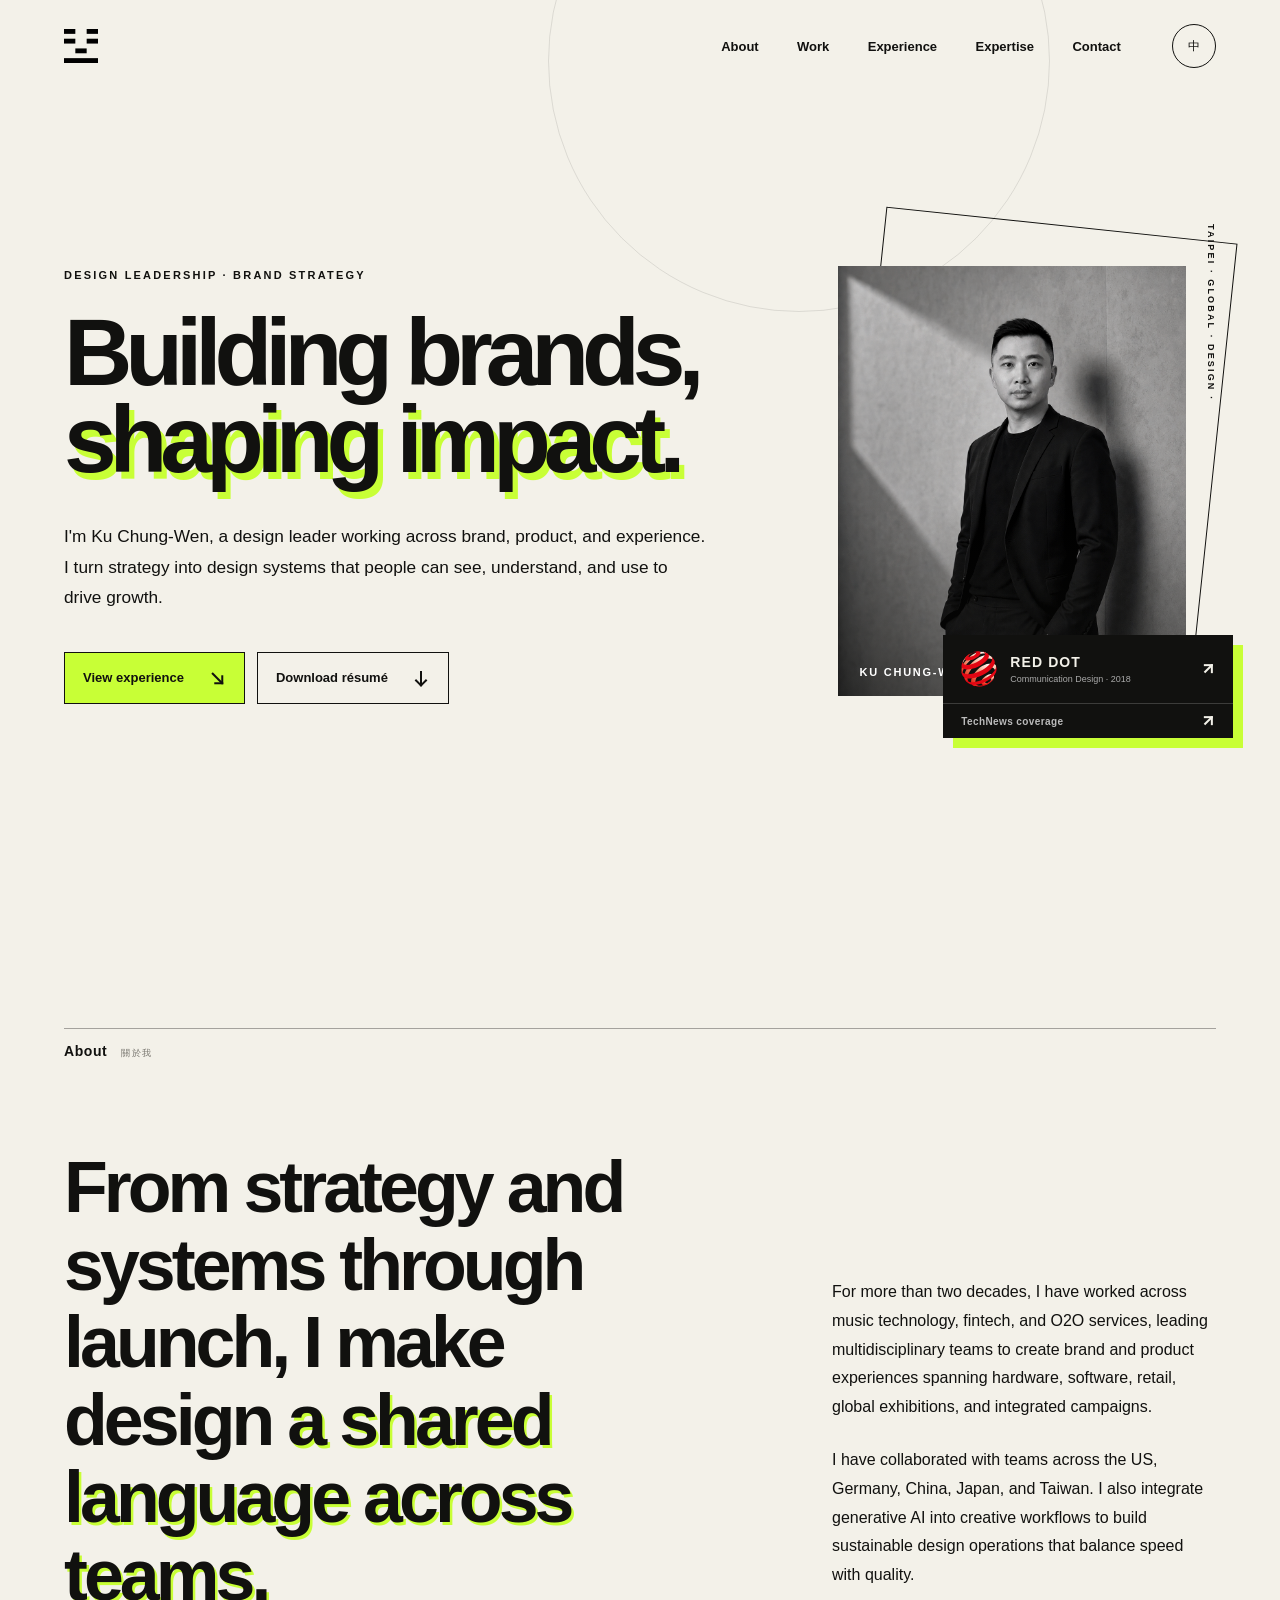
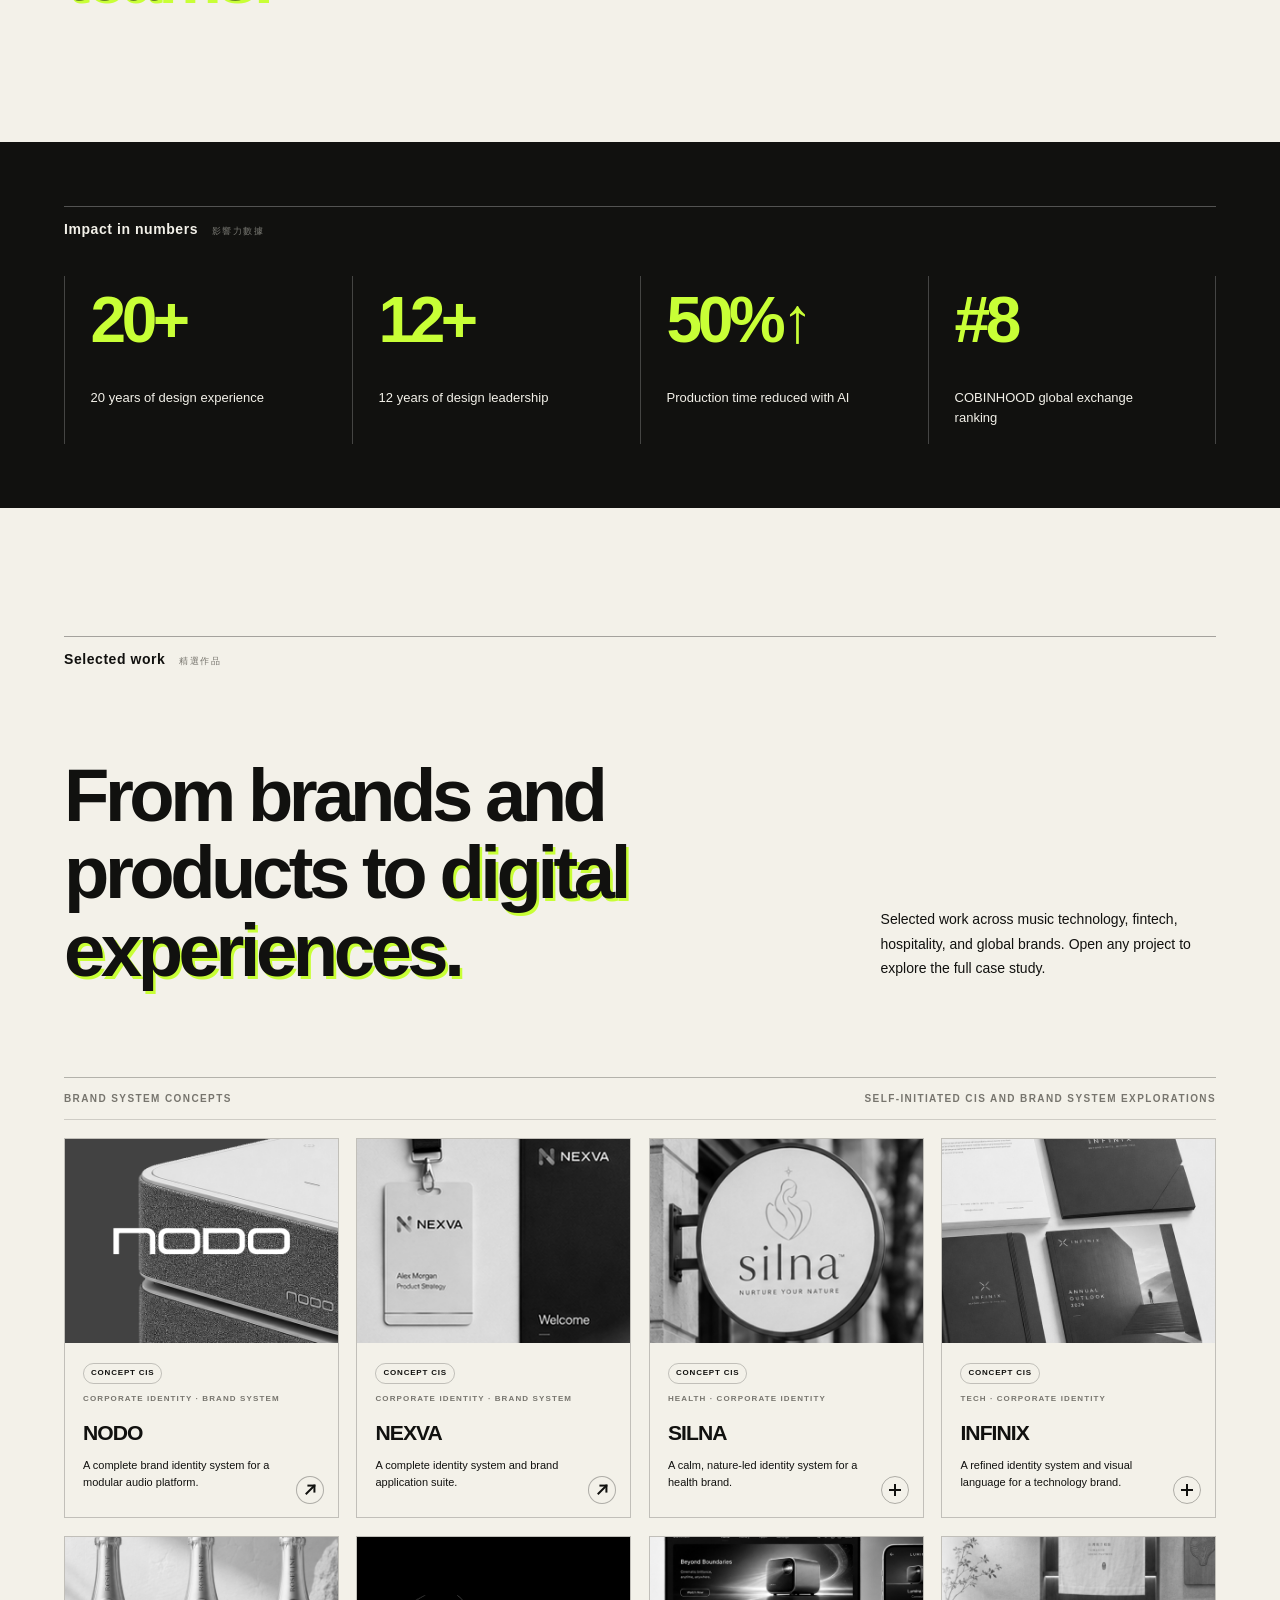
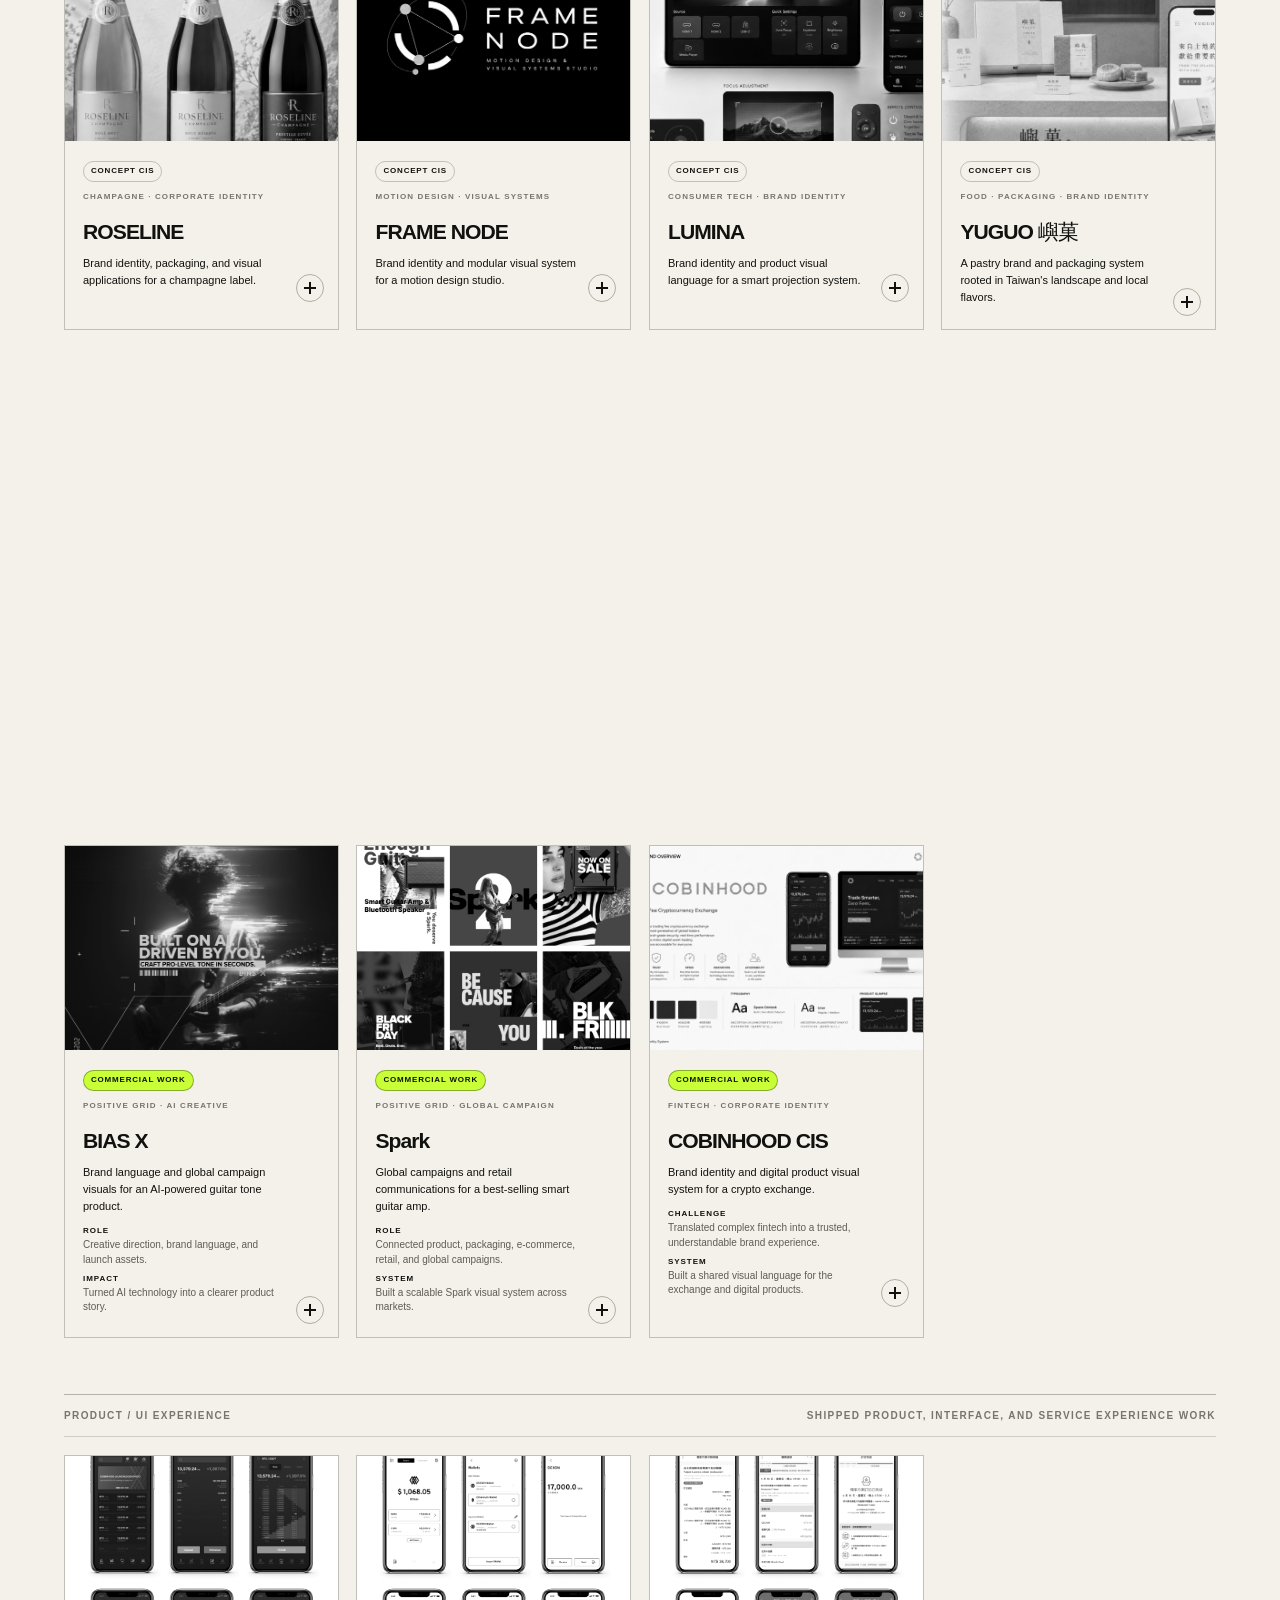
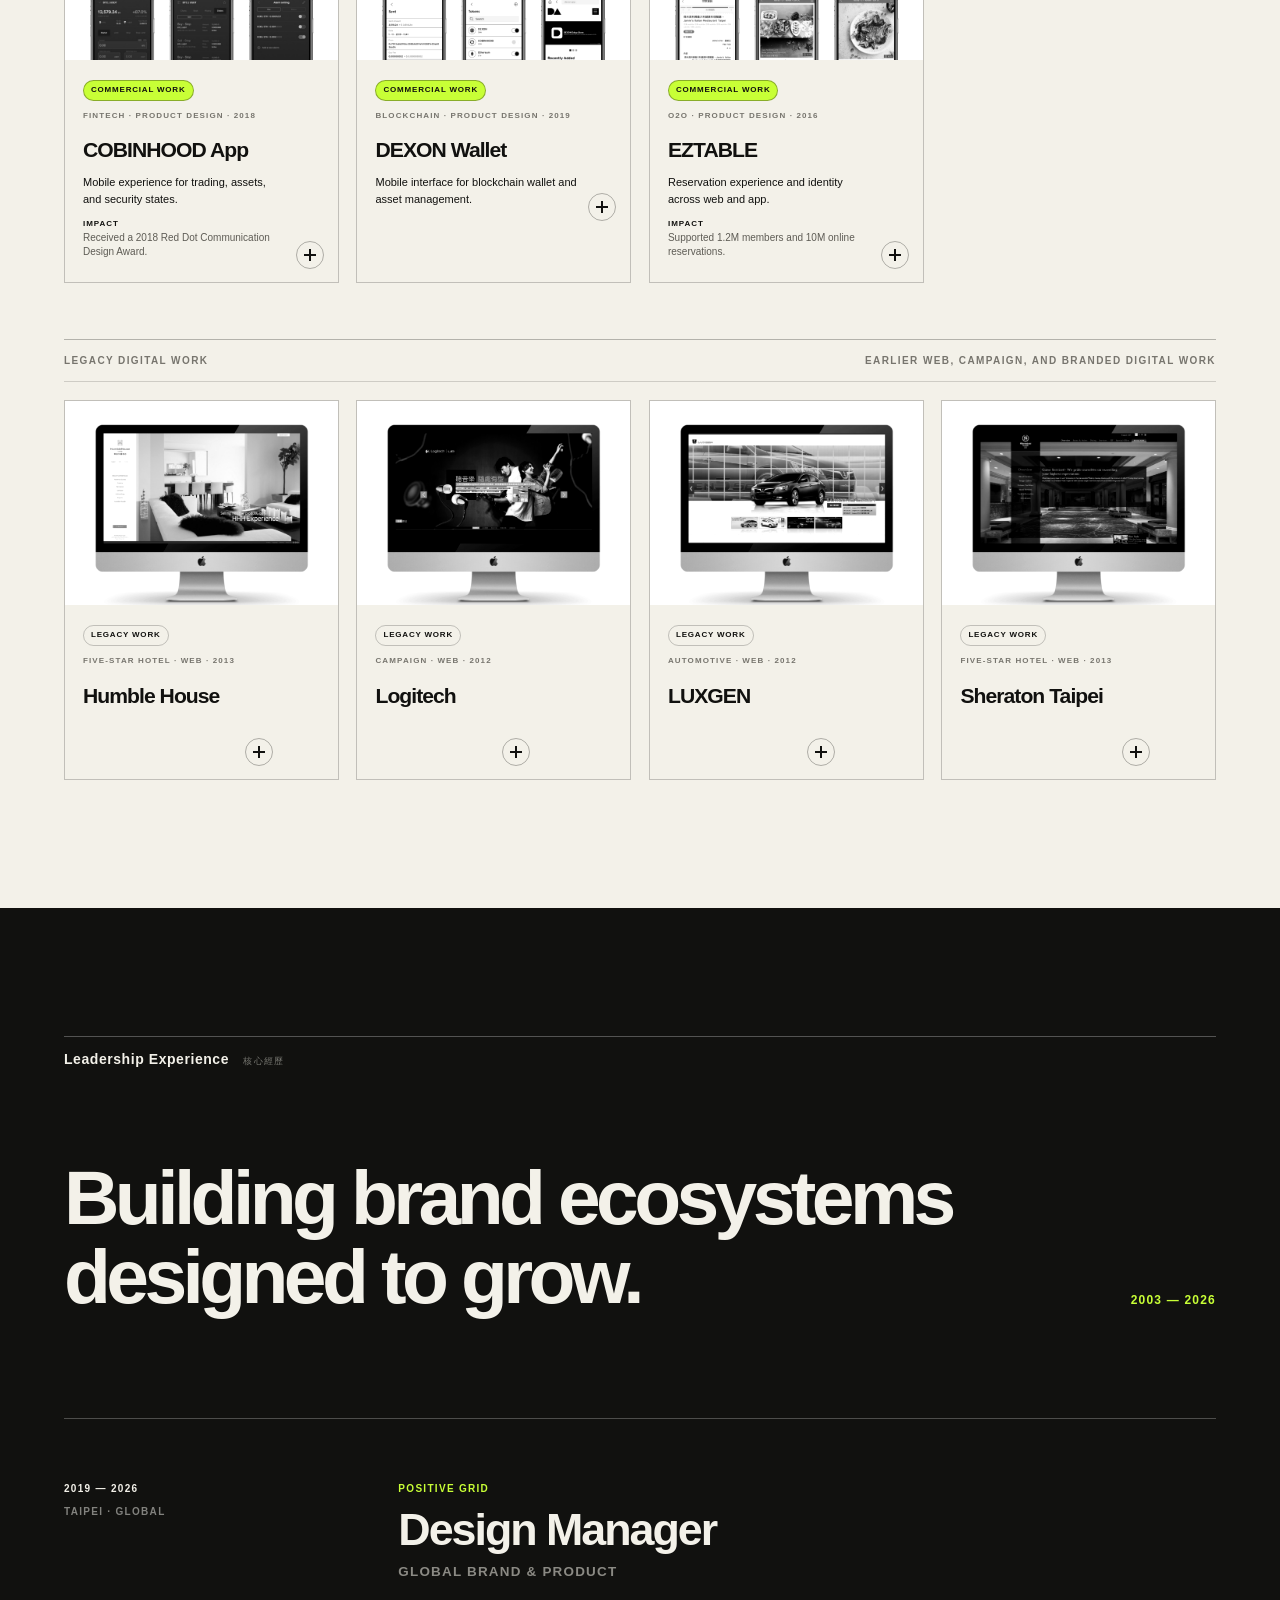
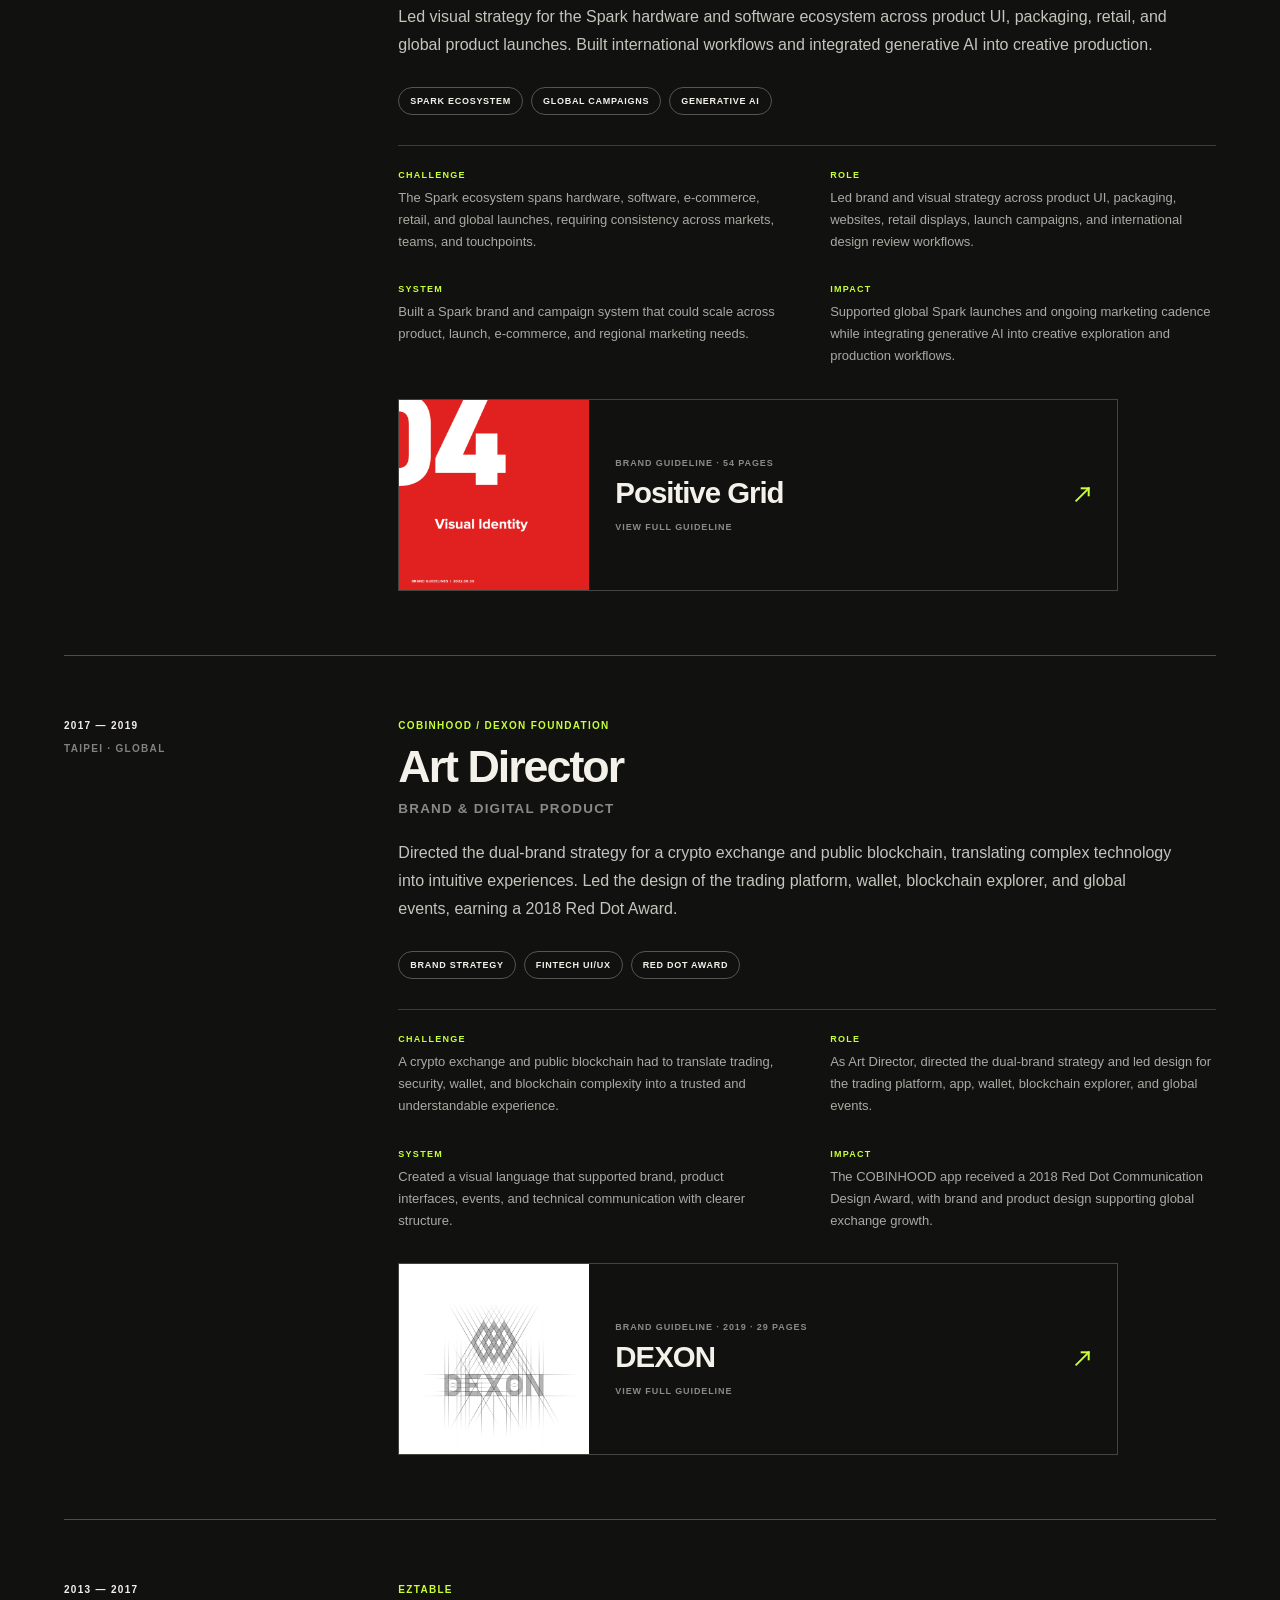
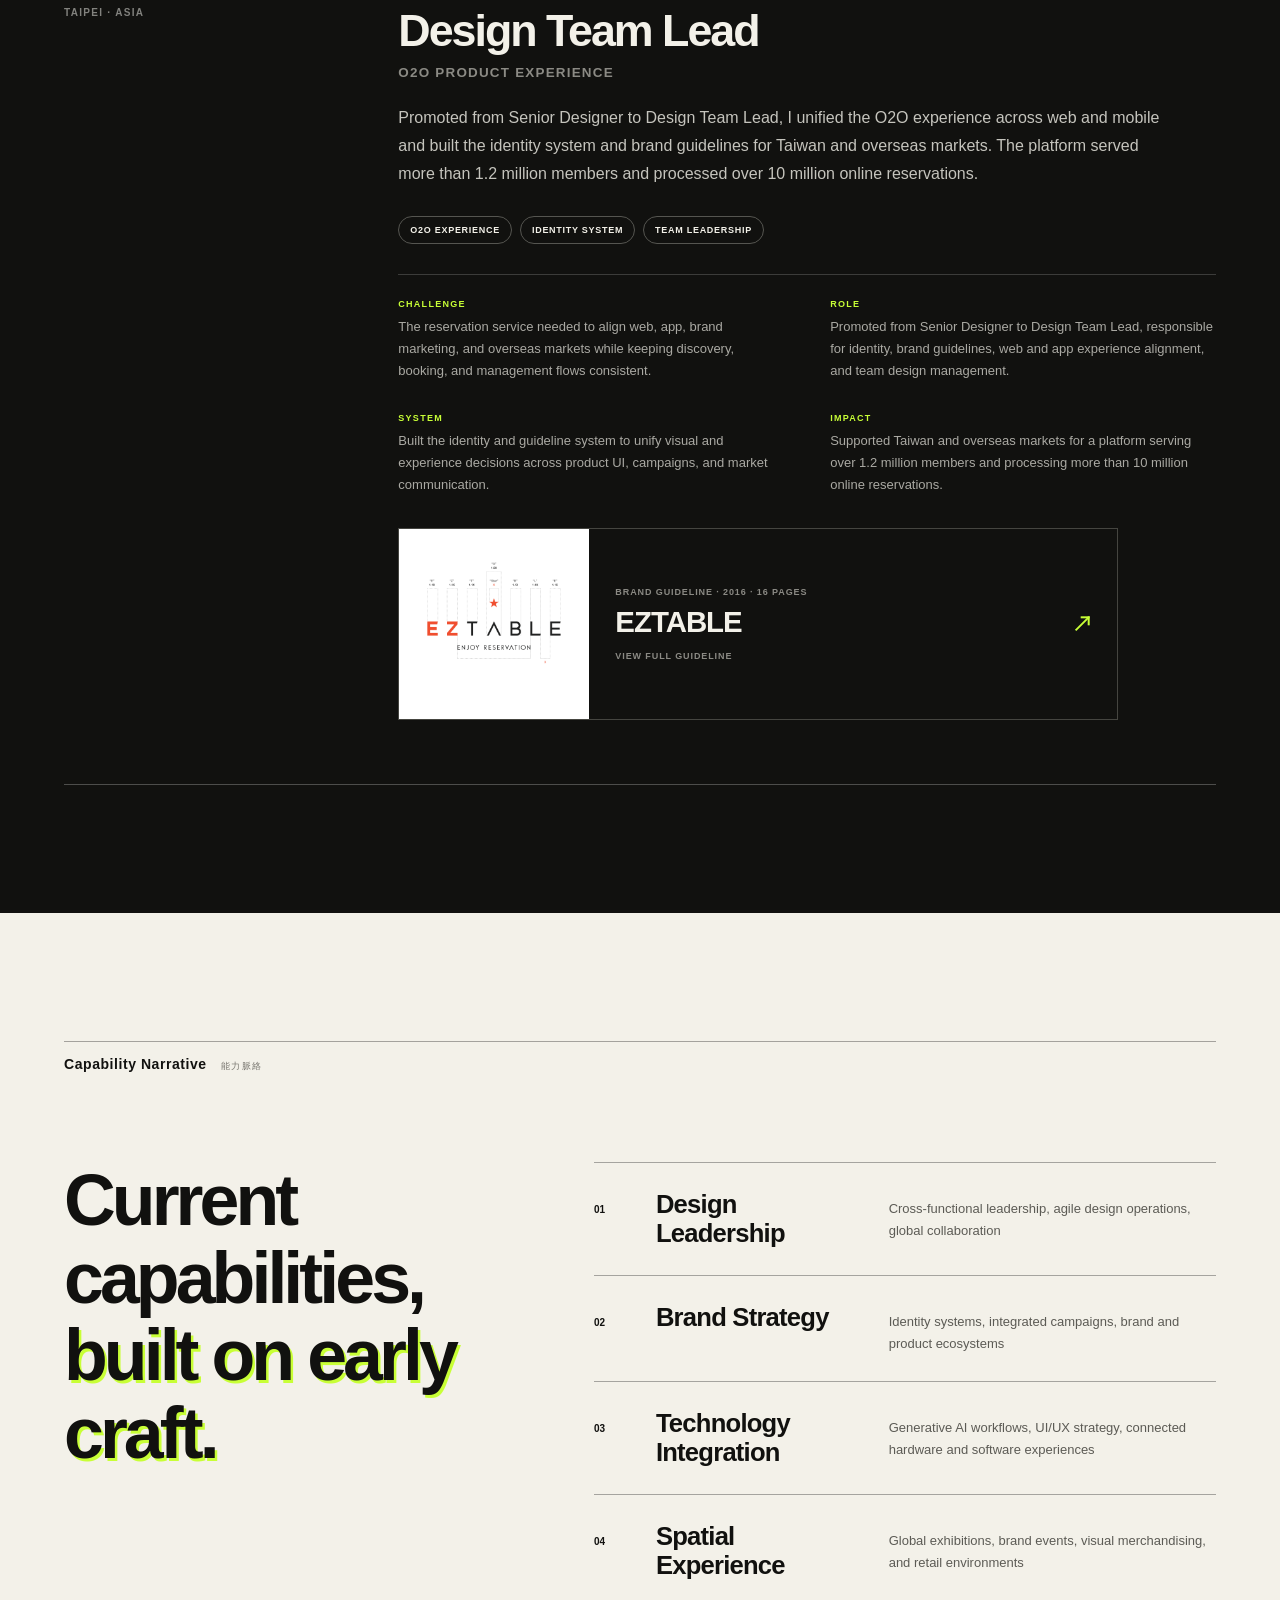
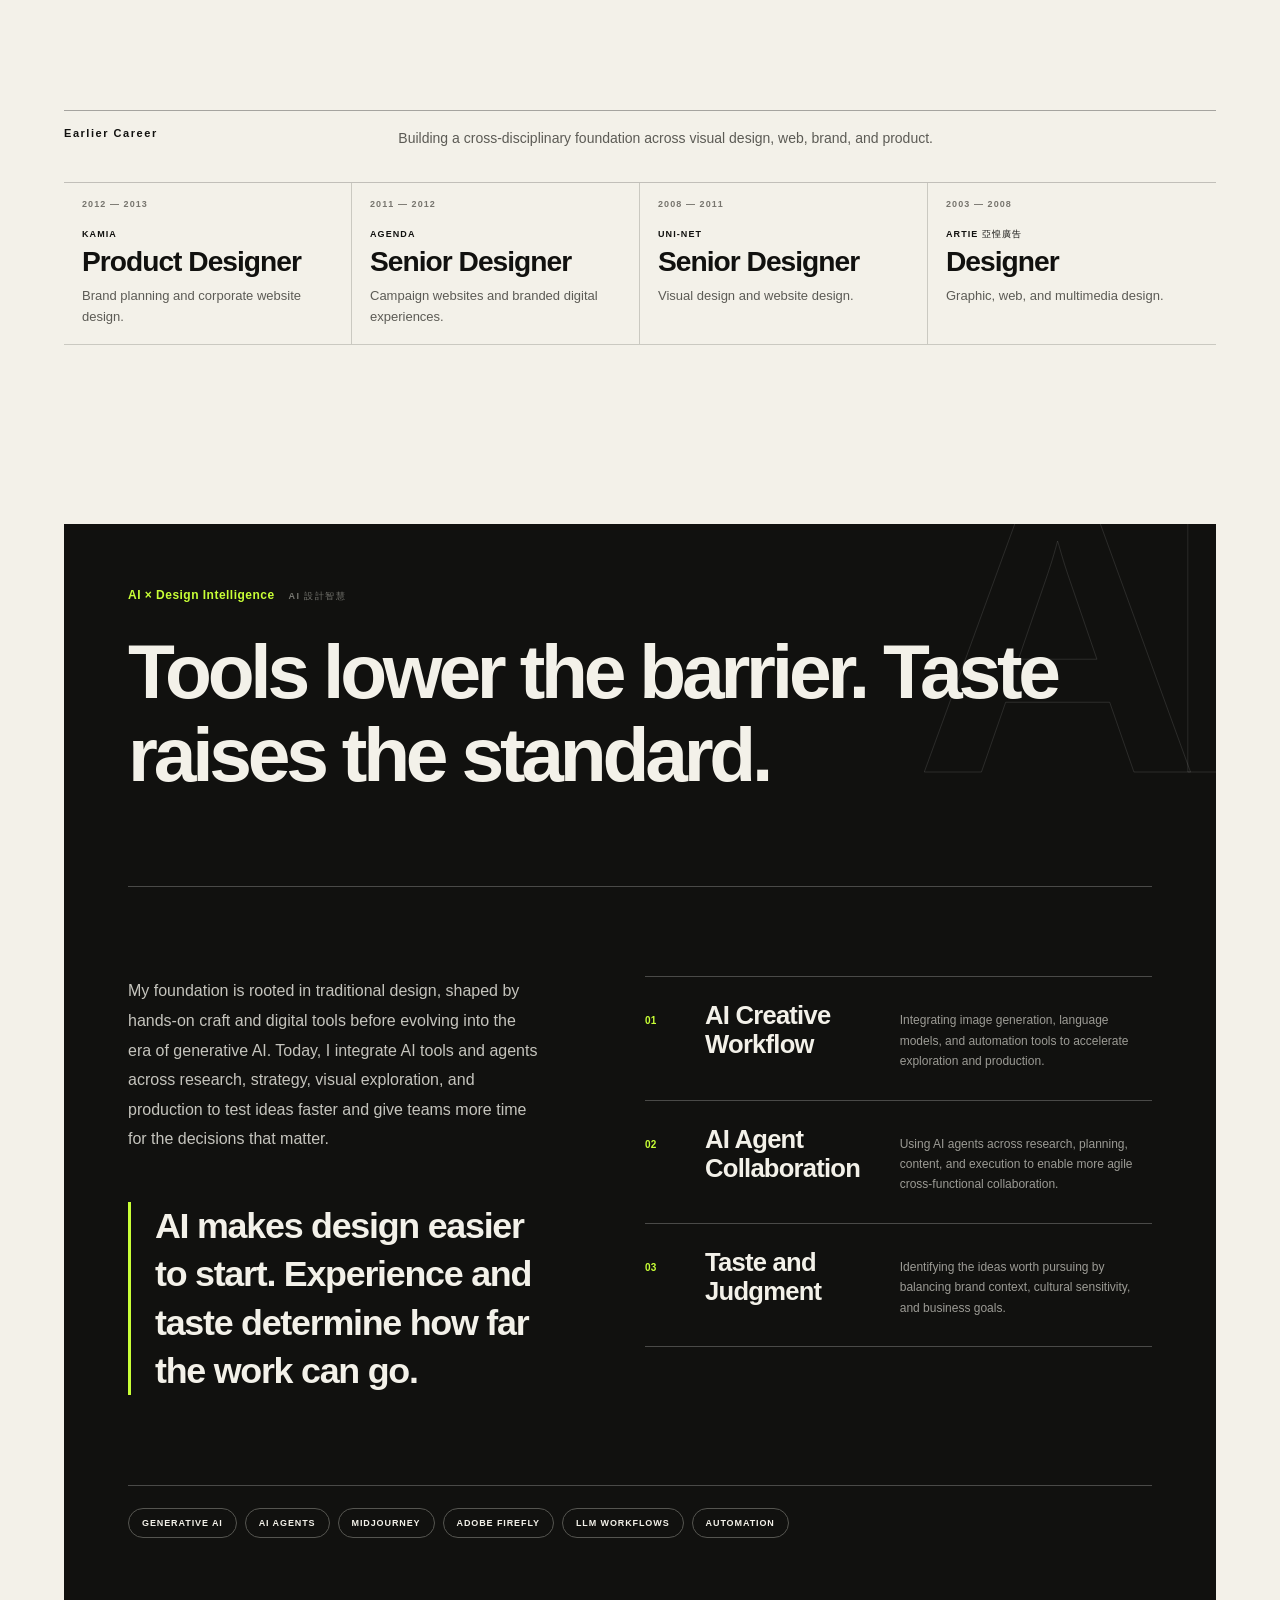
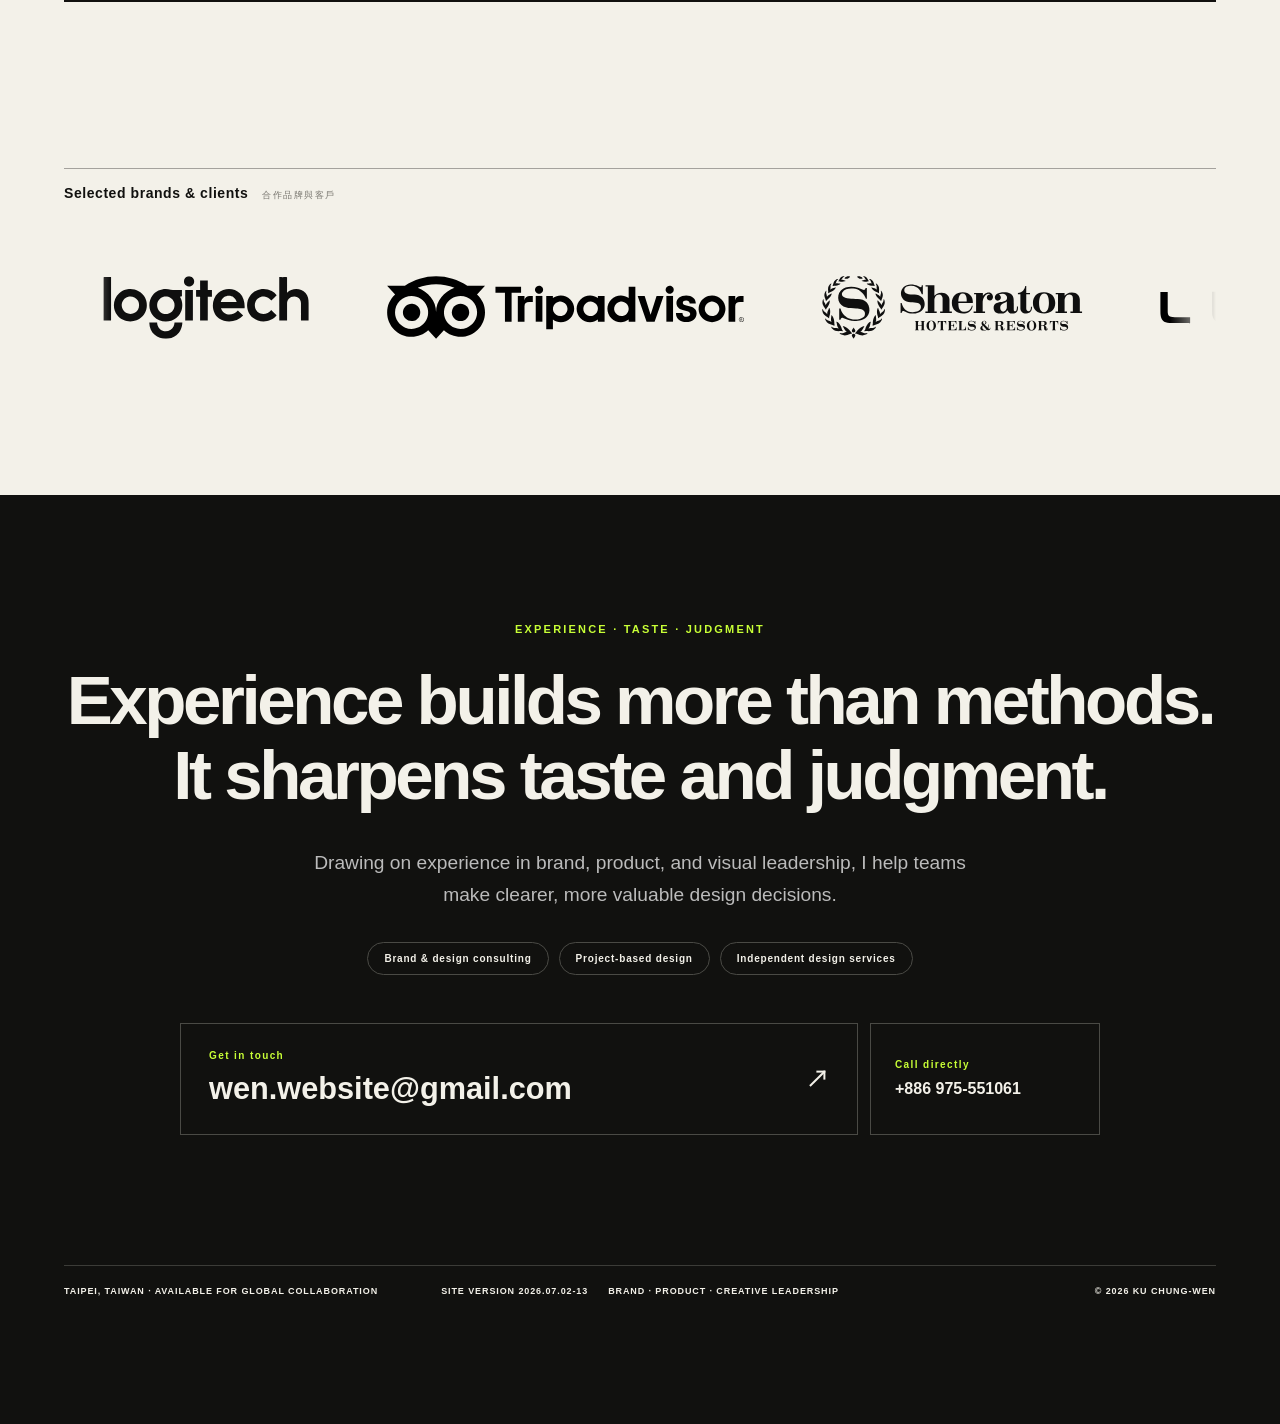
==== commit 70c489ee: "Fix English page content alignment" ====
--- a/index.html
+++ b/index.html
@@ -122,8 +122,8 @@
         ]
       }
     </script>
-    <link rel="stylesheet" href="styles.css?v=20260702-12" />
-    <script src="script.js?v=20260702-12" defer></script>
+    <link rel="stylesheet" href="styles.css?v=20260702-13" />
+    <script src="script.js?v=20260702-13" defer></script>
   </head>
   <body>
     <a class="skip-link" href="#main">跳至主要內容</a>
@@ -1453,7 +1453,7 @@
           <p>TAIPEI, TAIWAN · AVAILABLE FOR GLOBAL COLLABORATION</p>
           <p>
             <span data-zh="版本" data-en="SITE VERSION">版本</span>
-            2026.07.02-12
+            2026.07.02-13
           </p>
           <p>BRAND · PRODUCT · CREATIVE LEADERSHIP</p>
           <p>© <span id="year"></span> KU CHUNG-WEN</p>
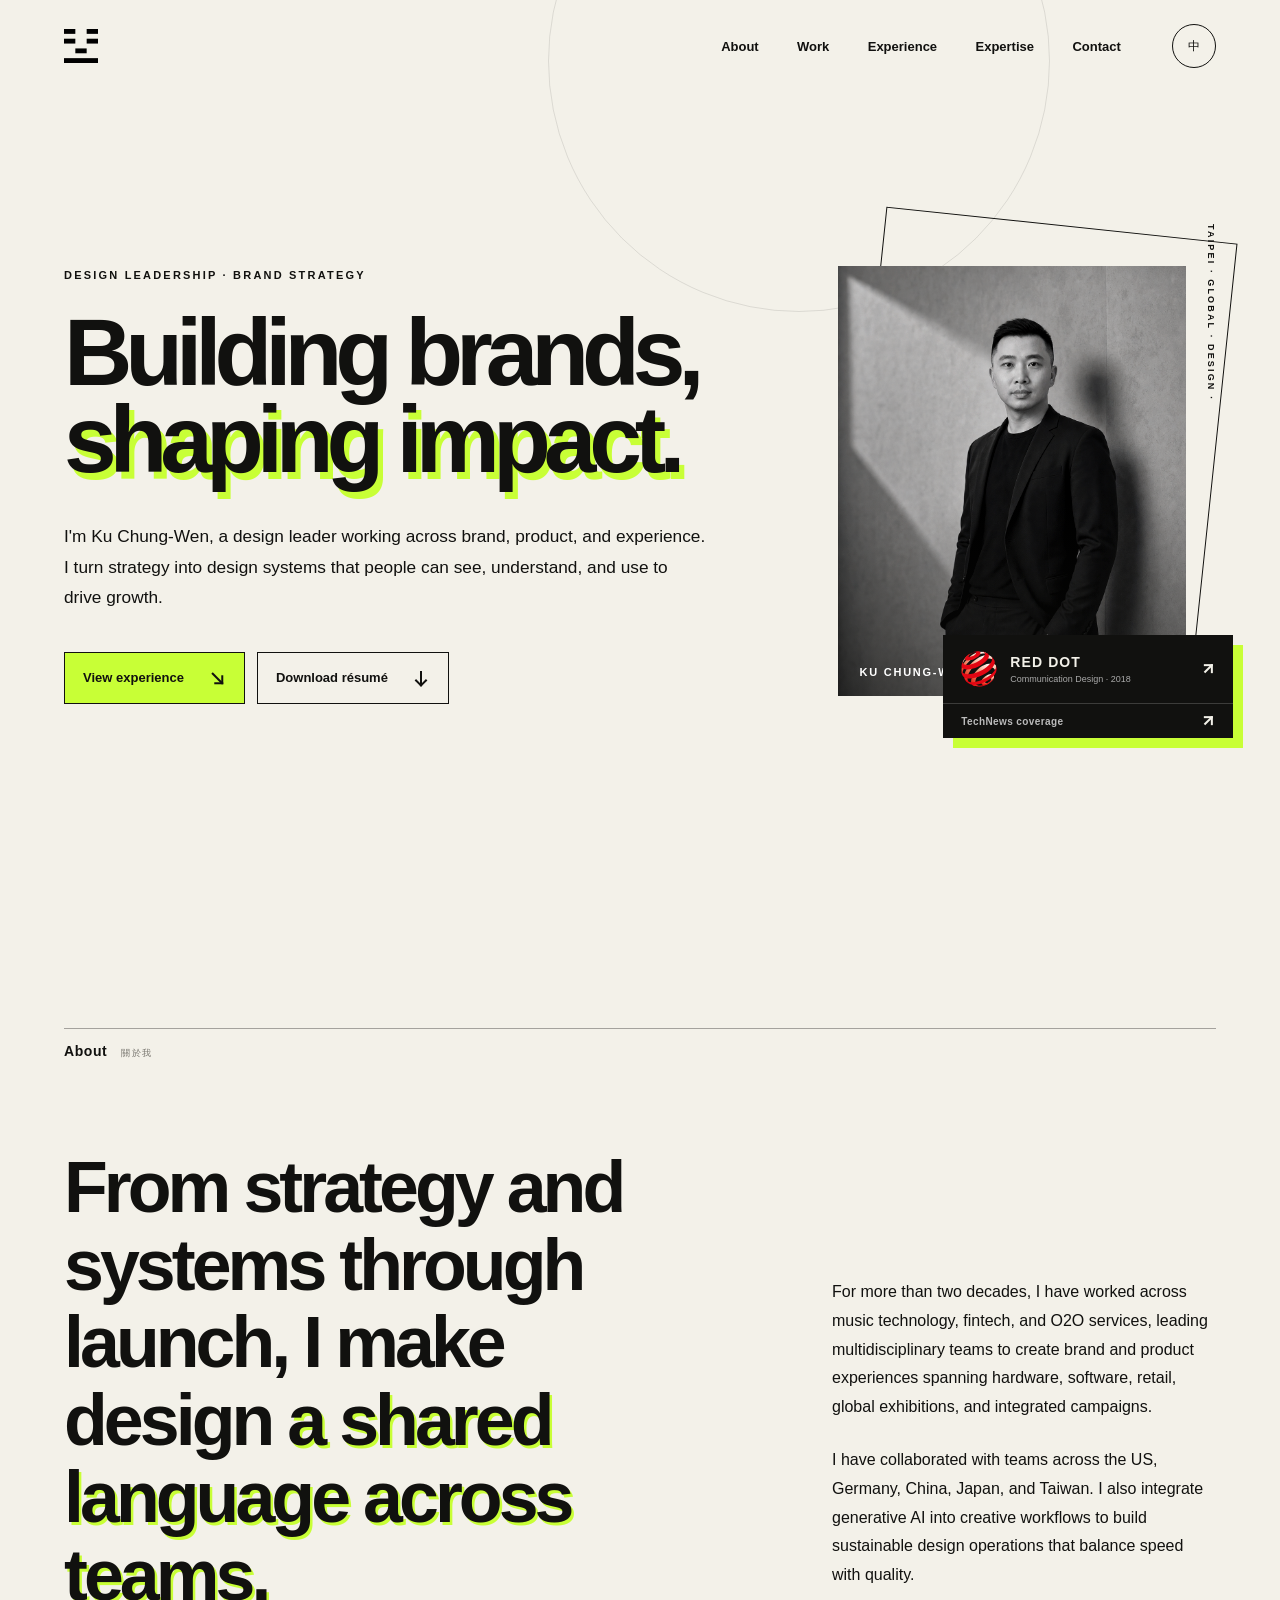
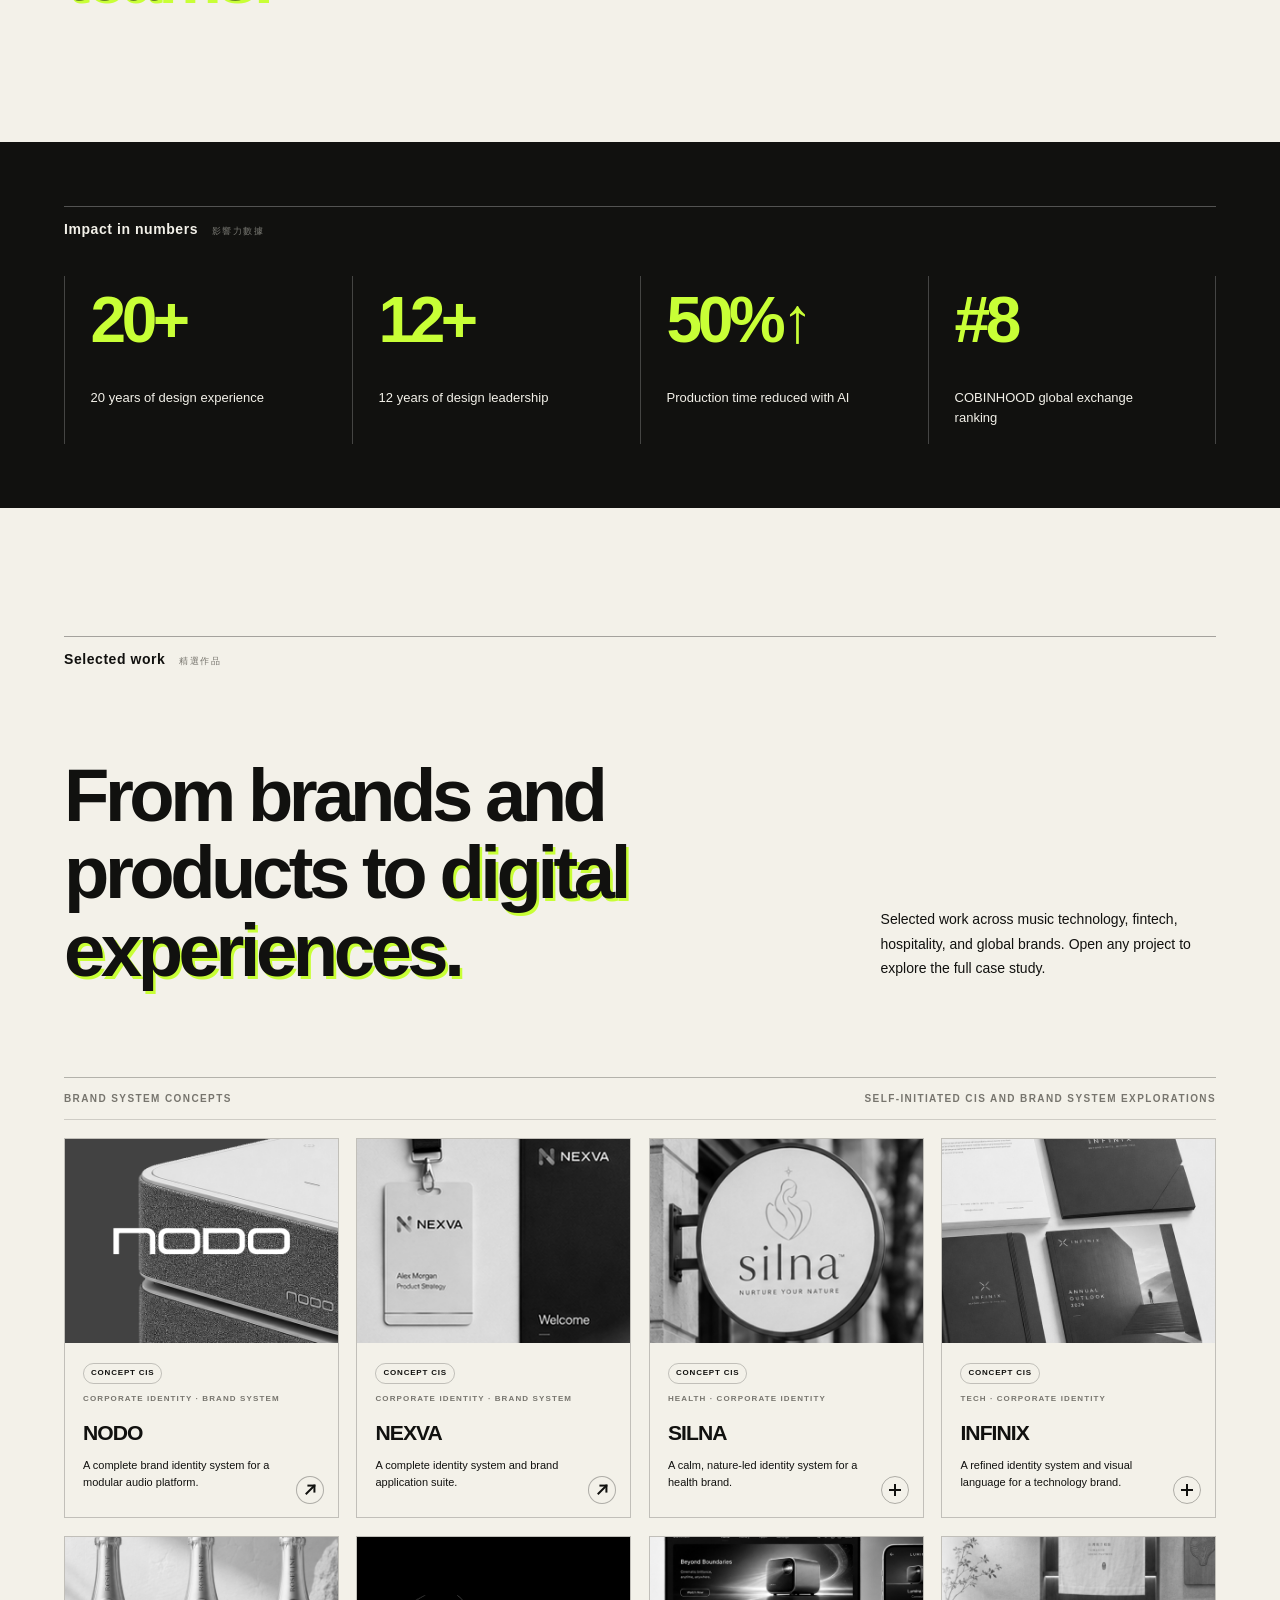
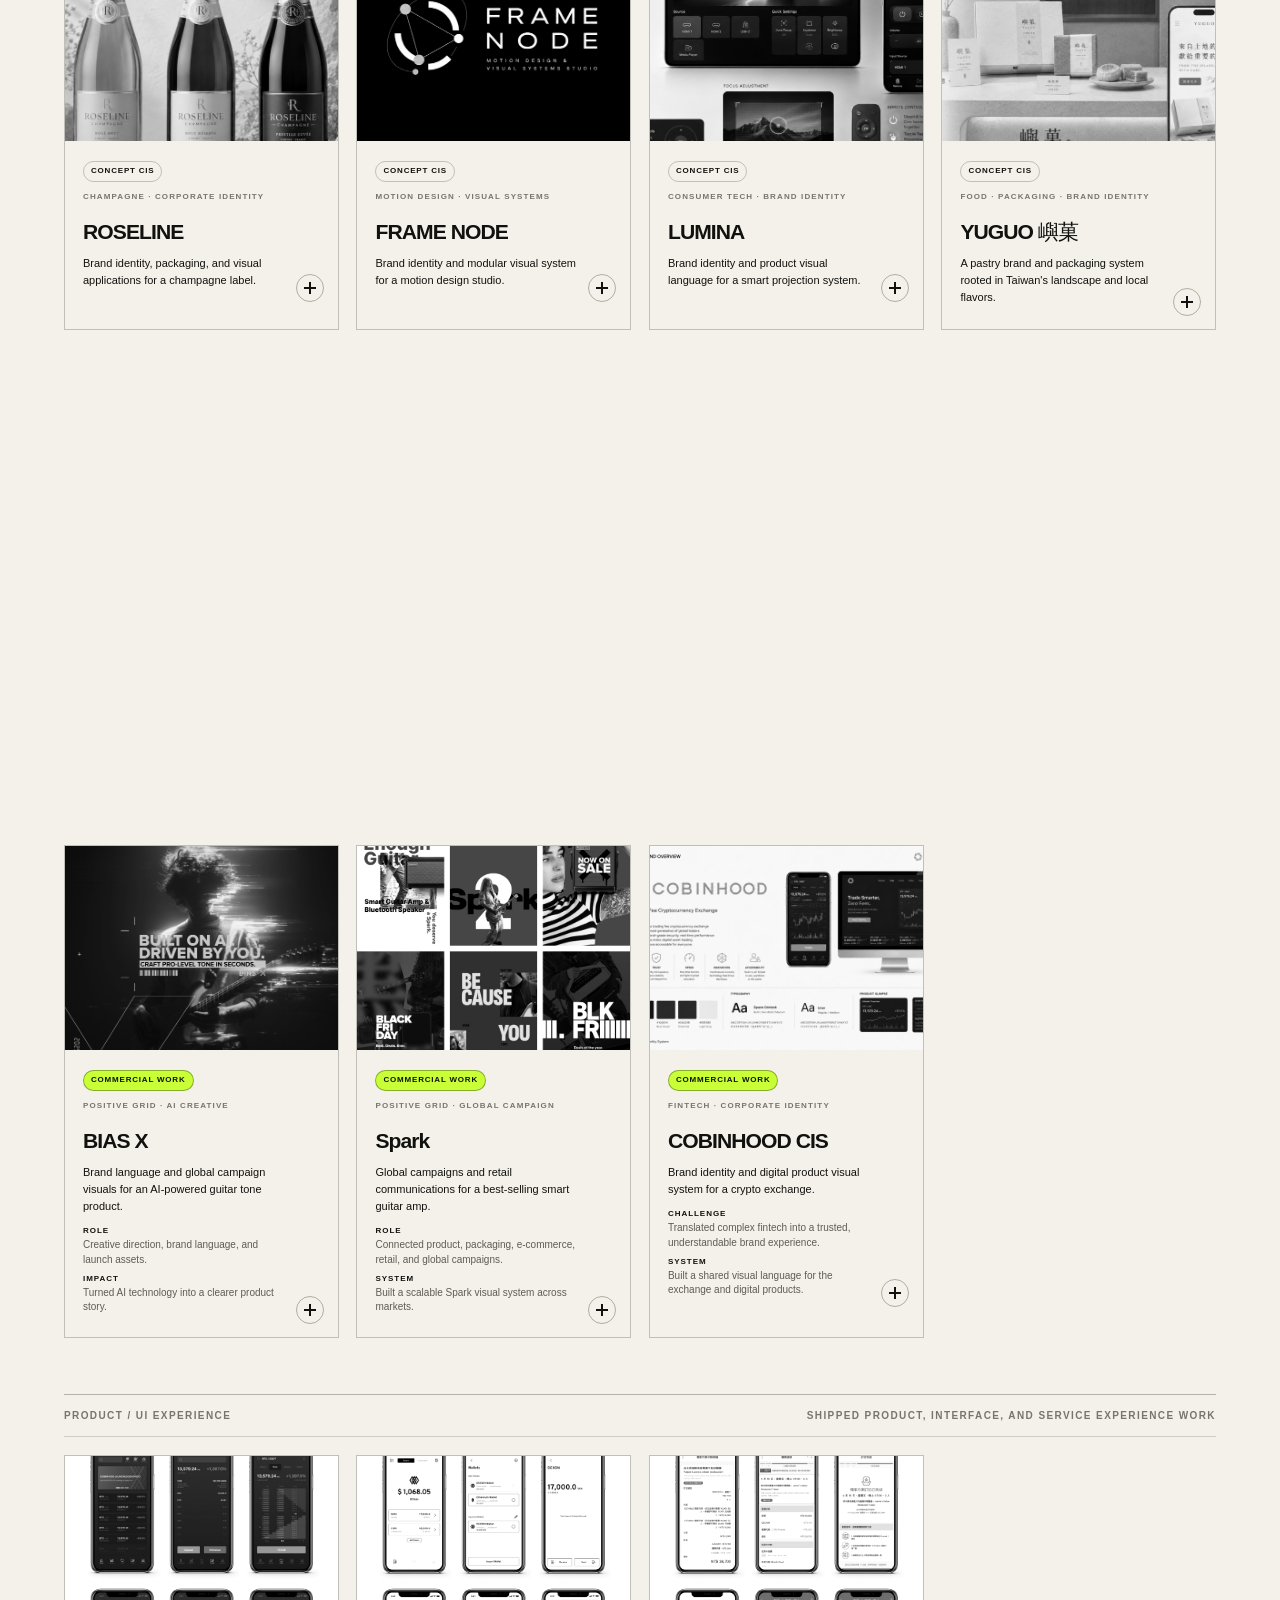
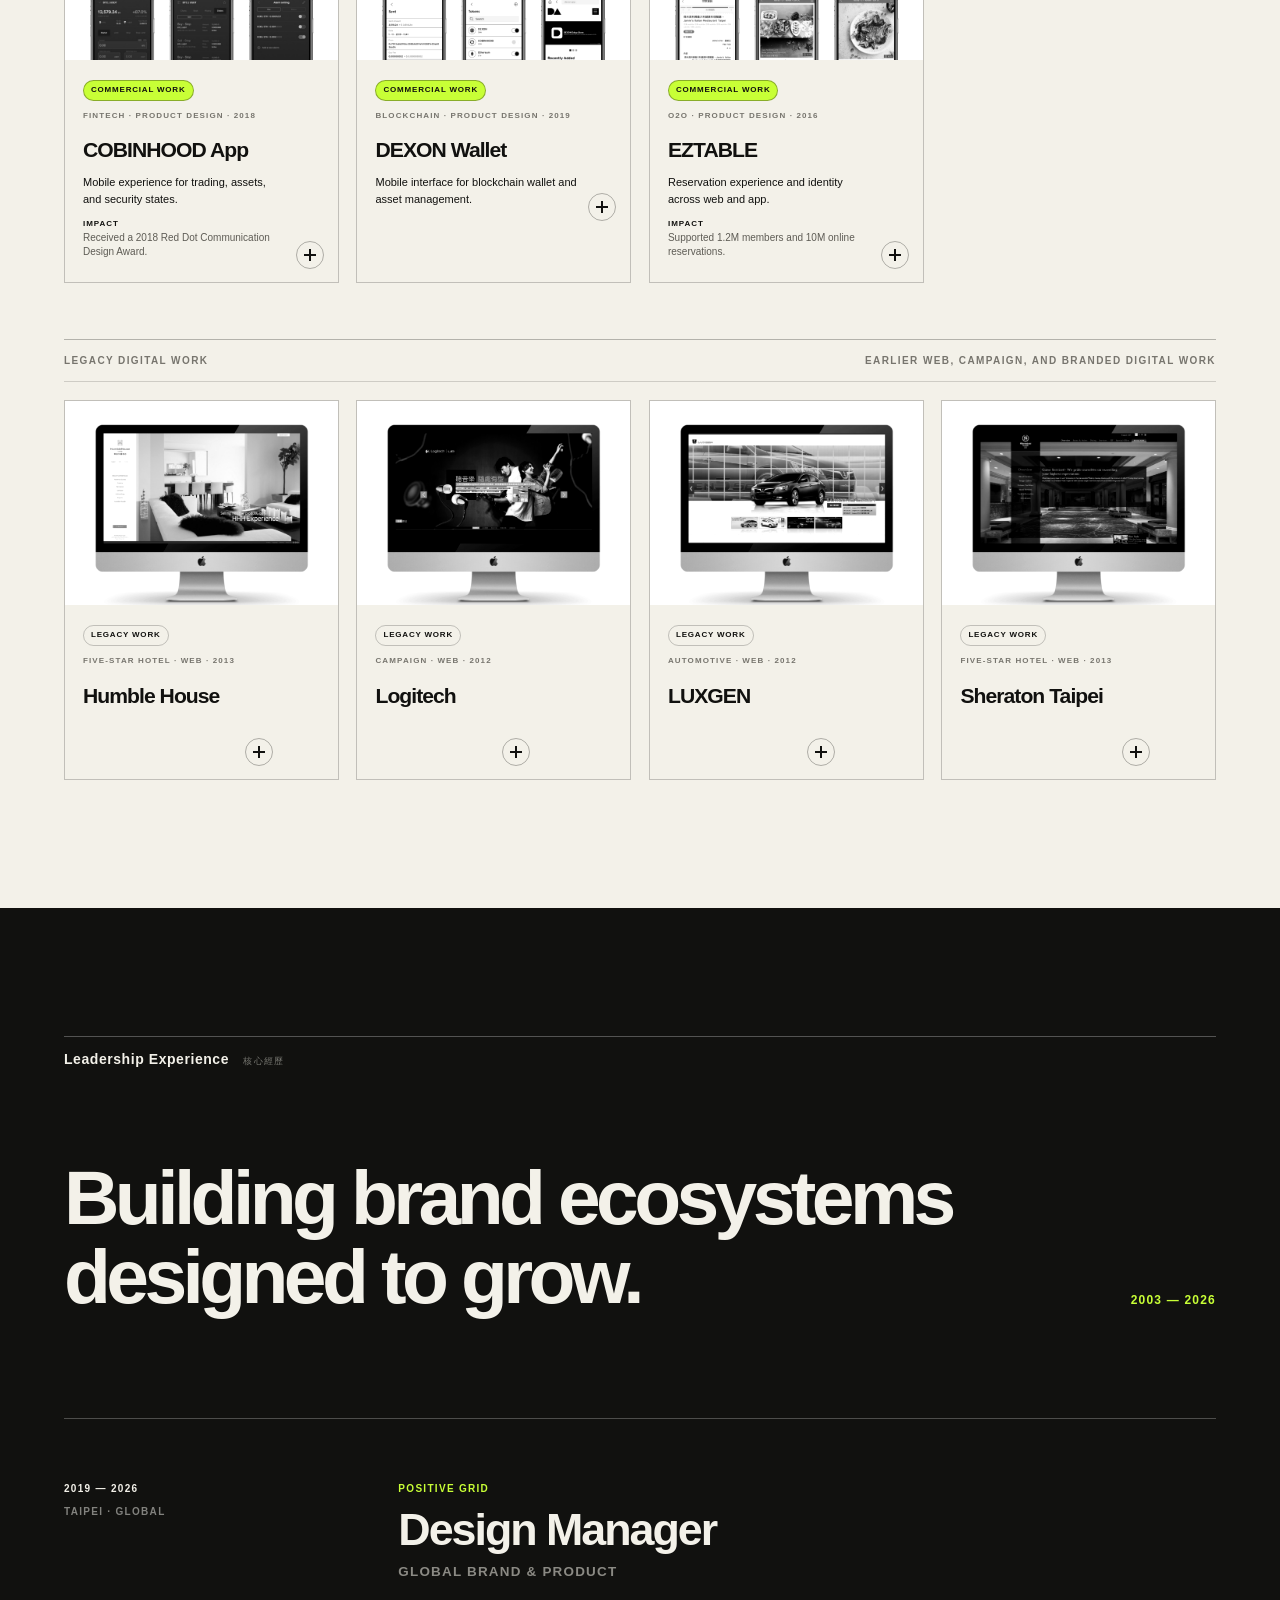
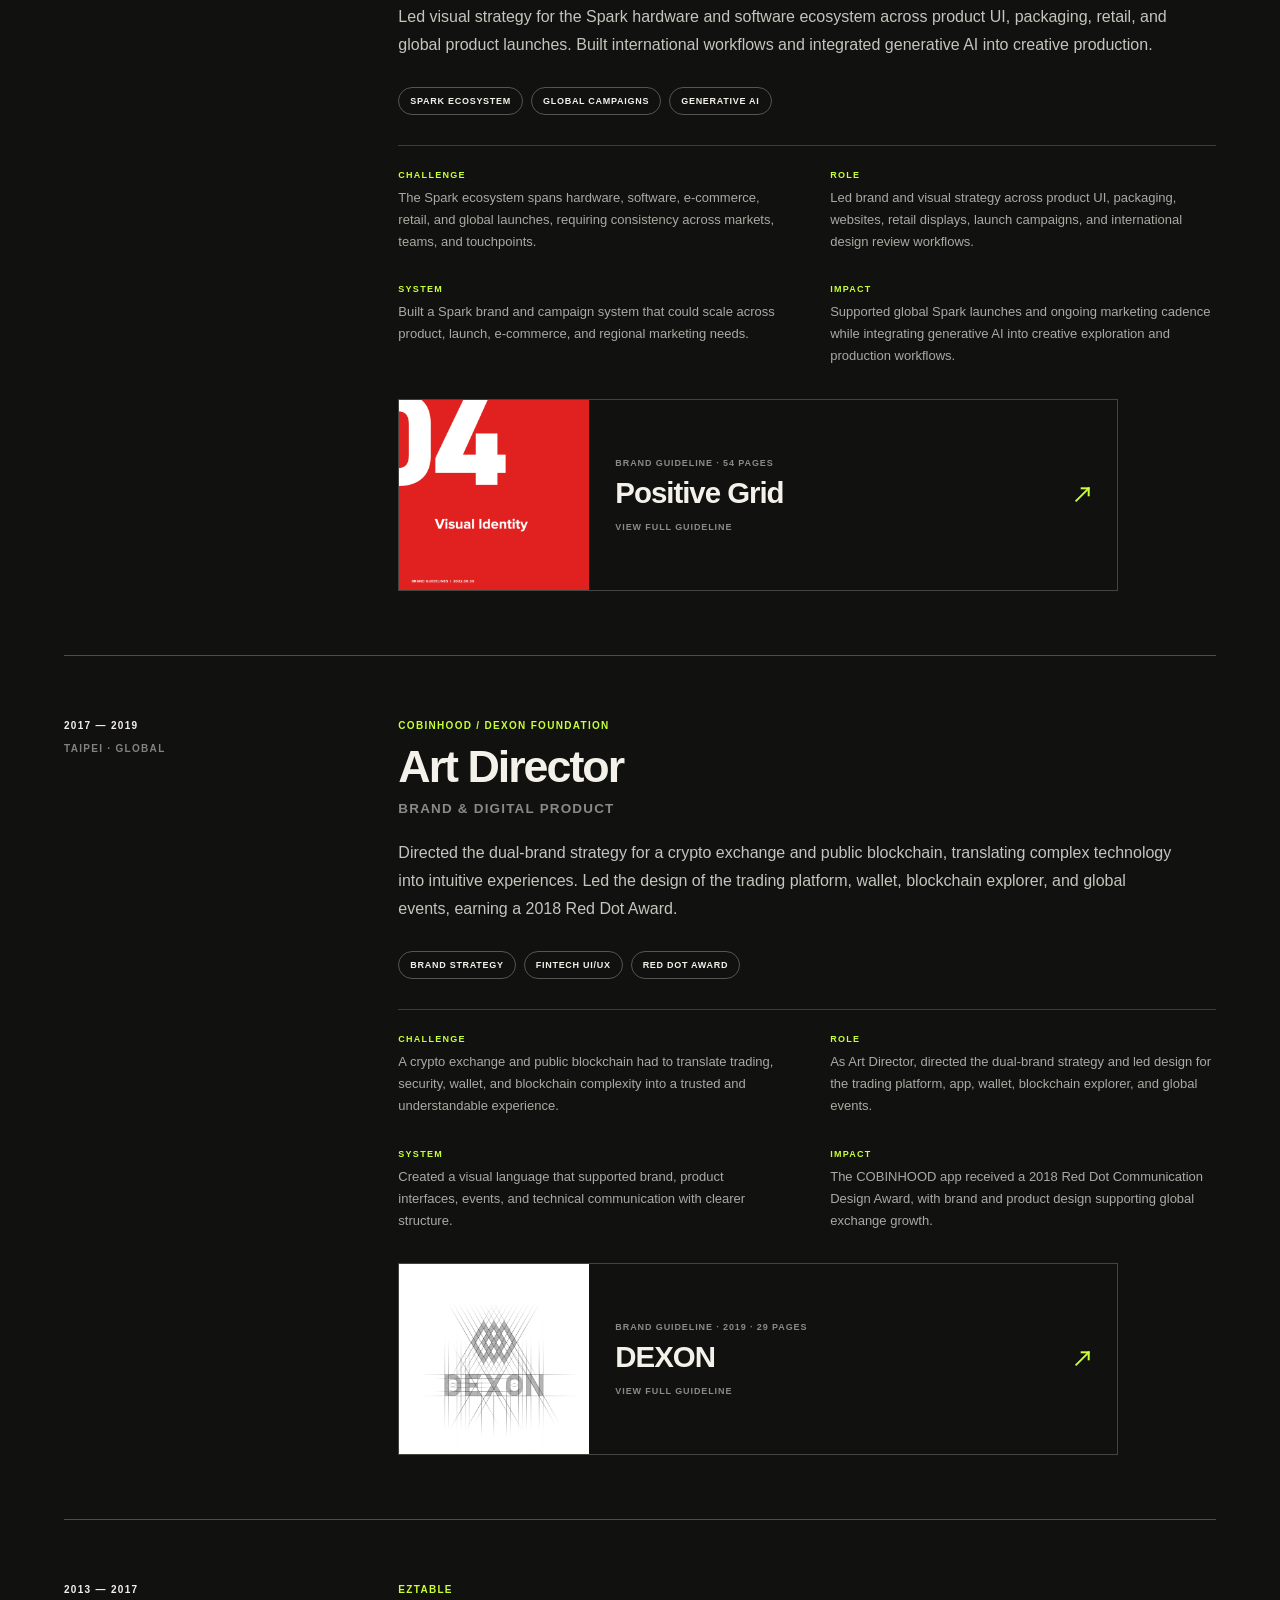
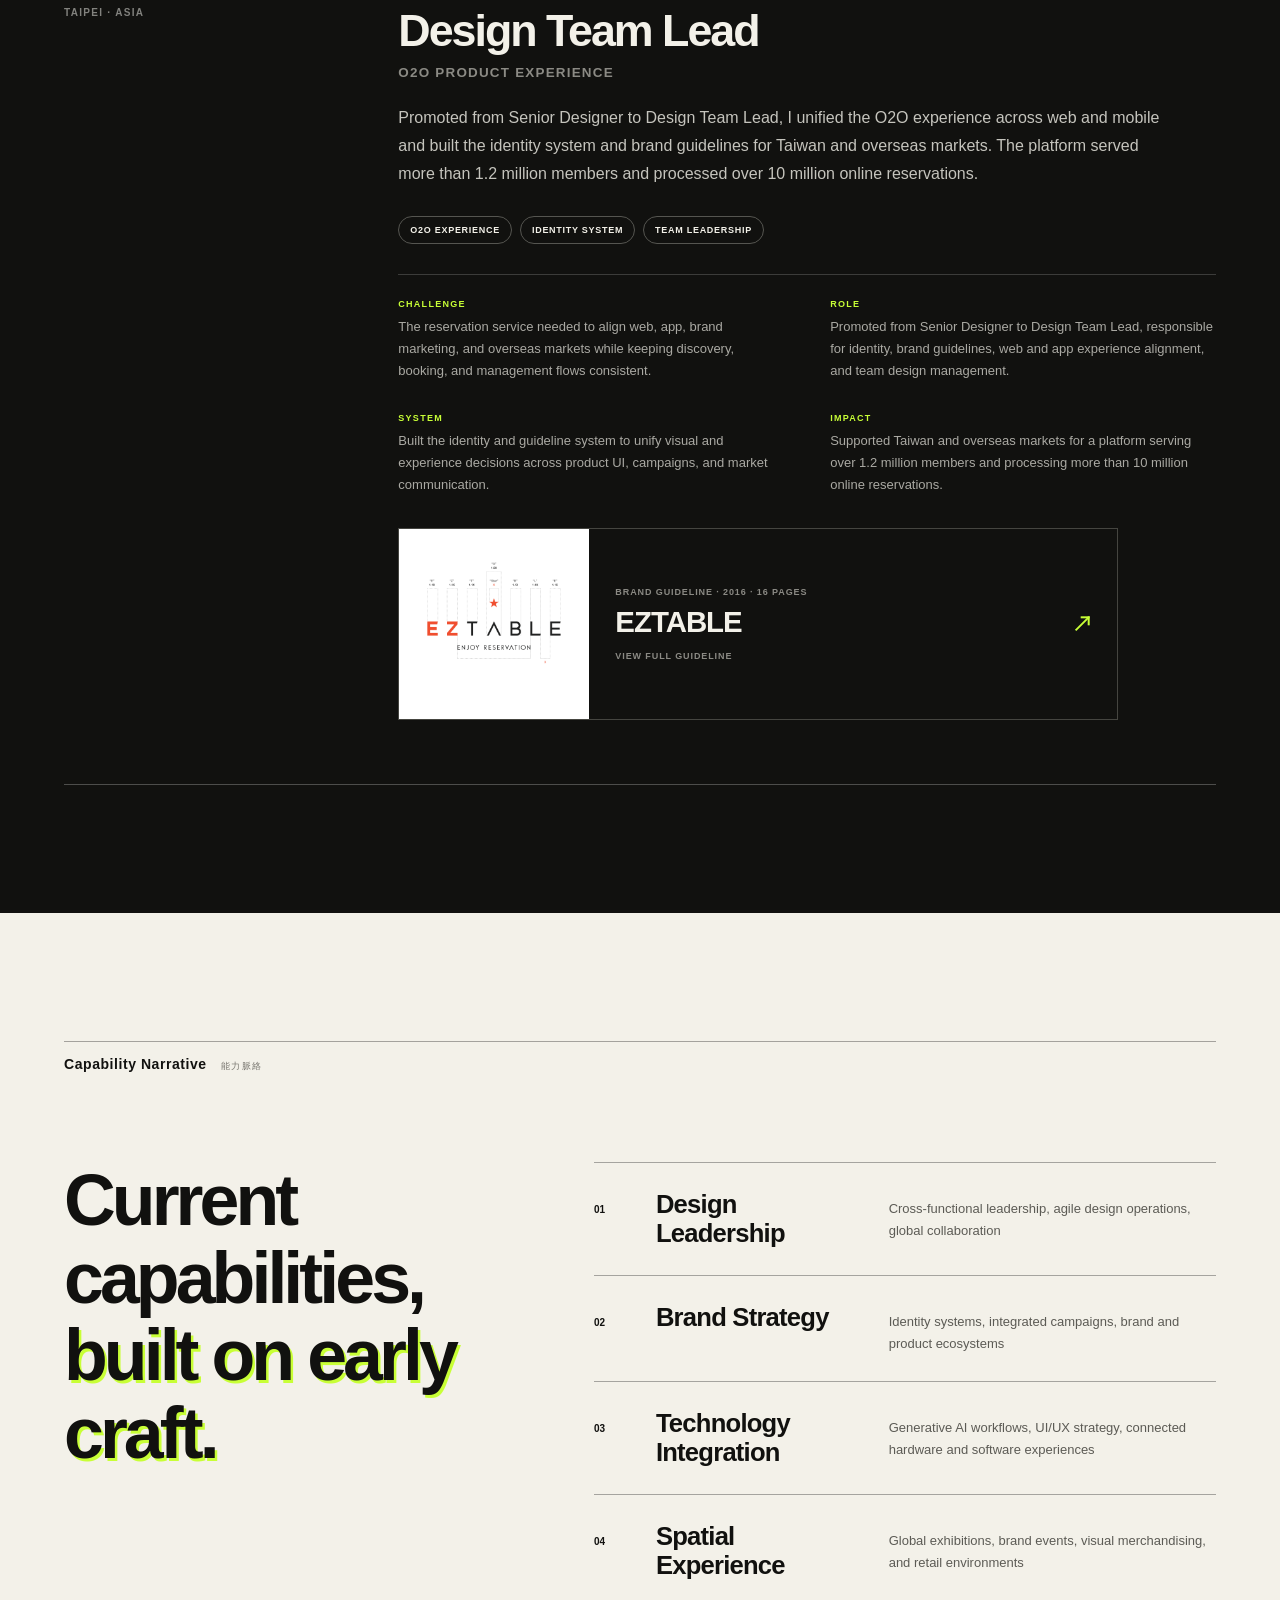
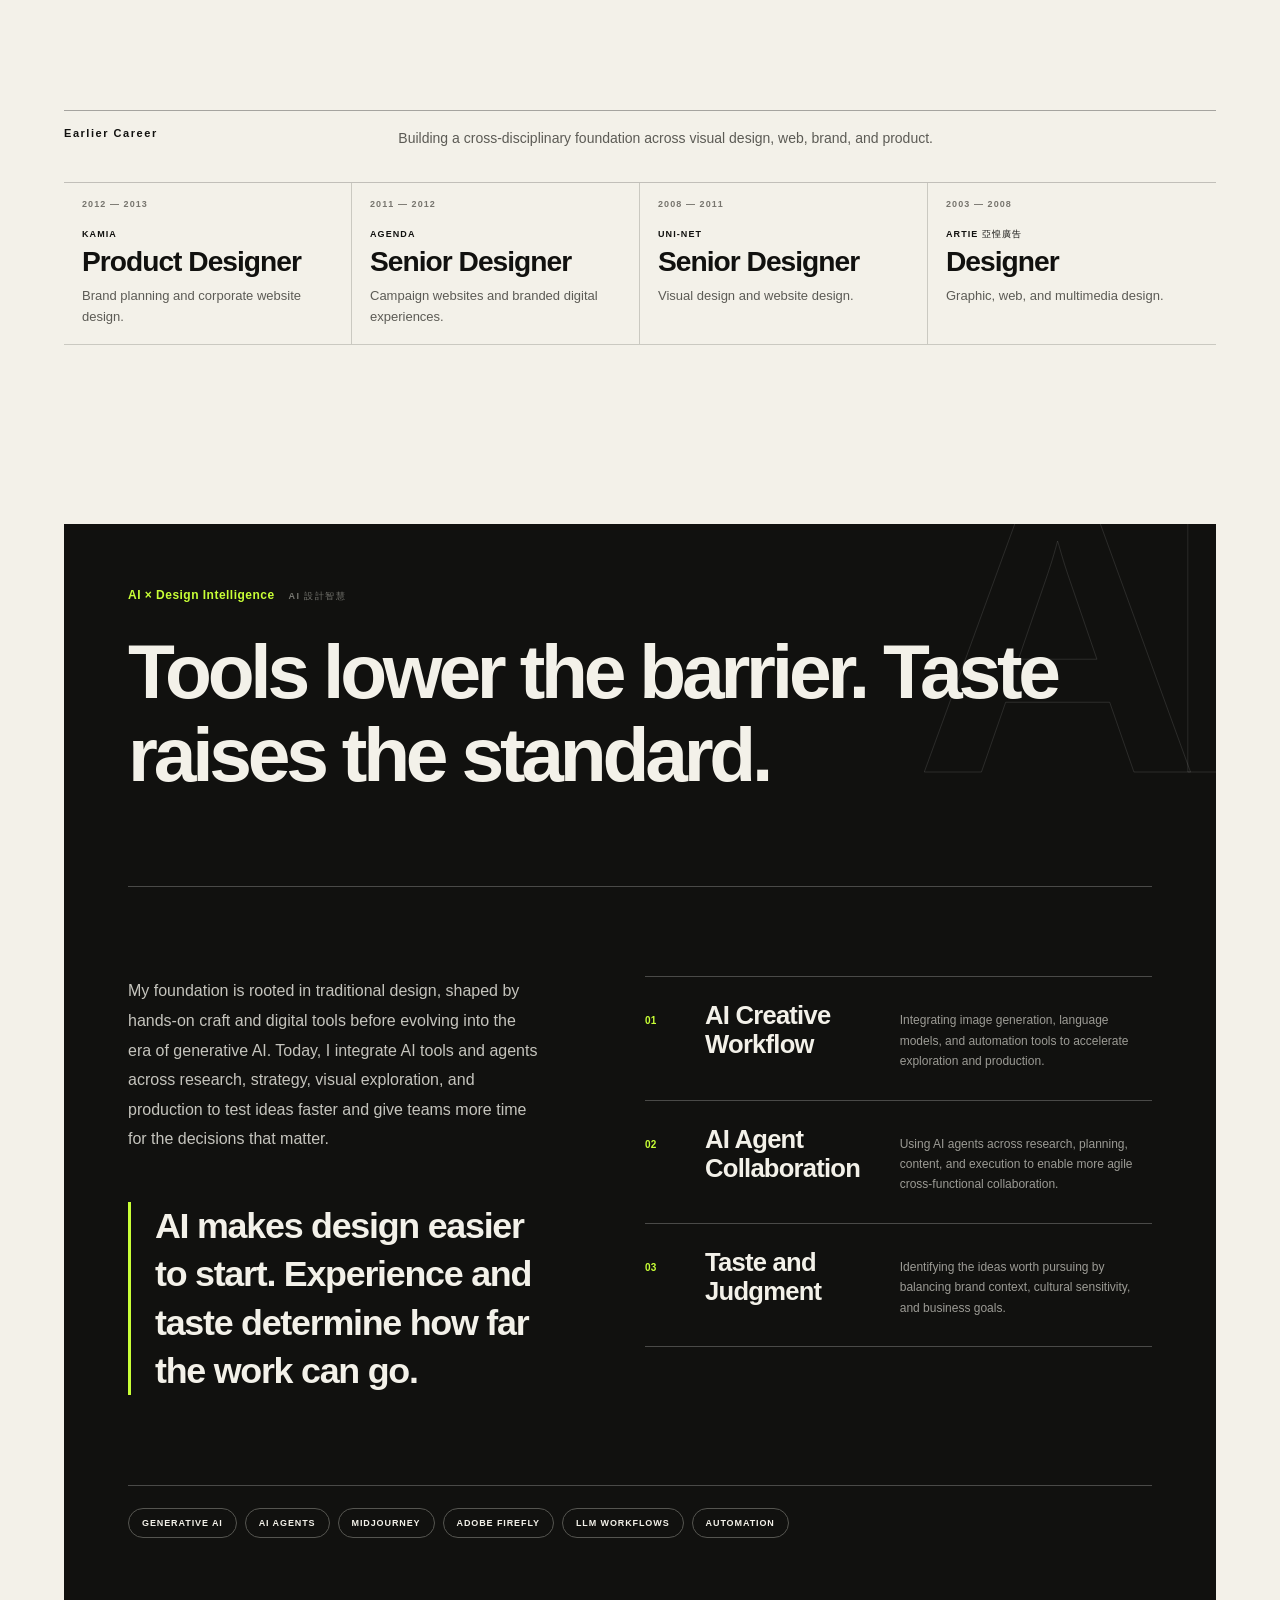
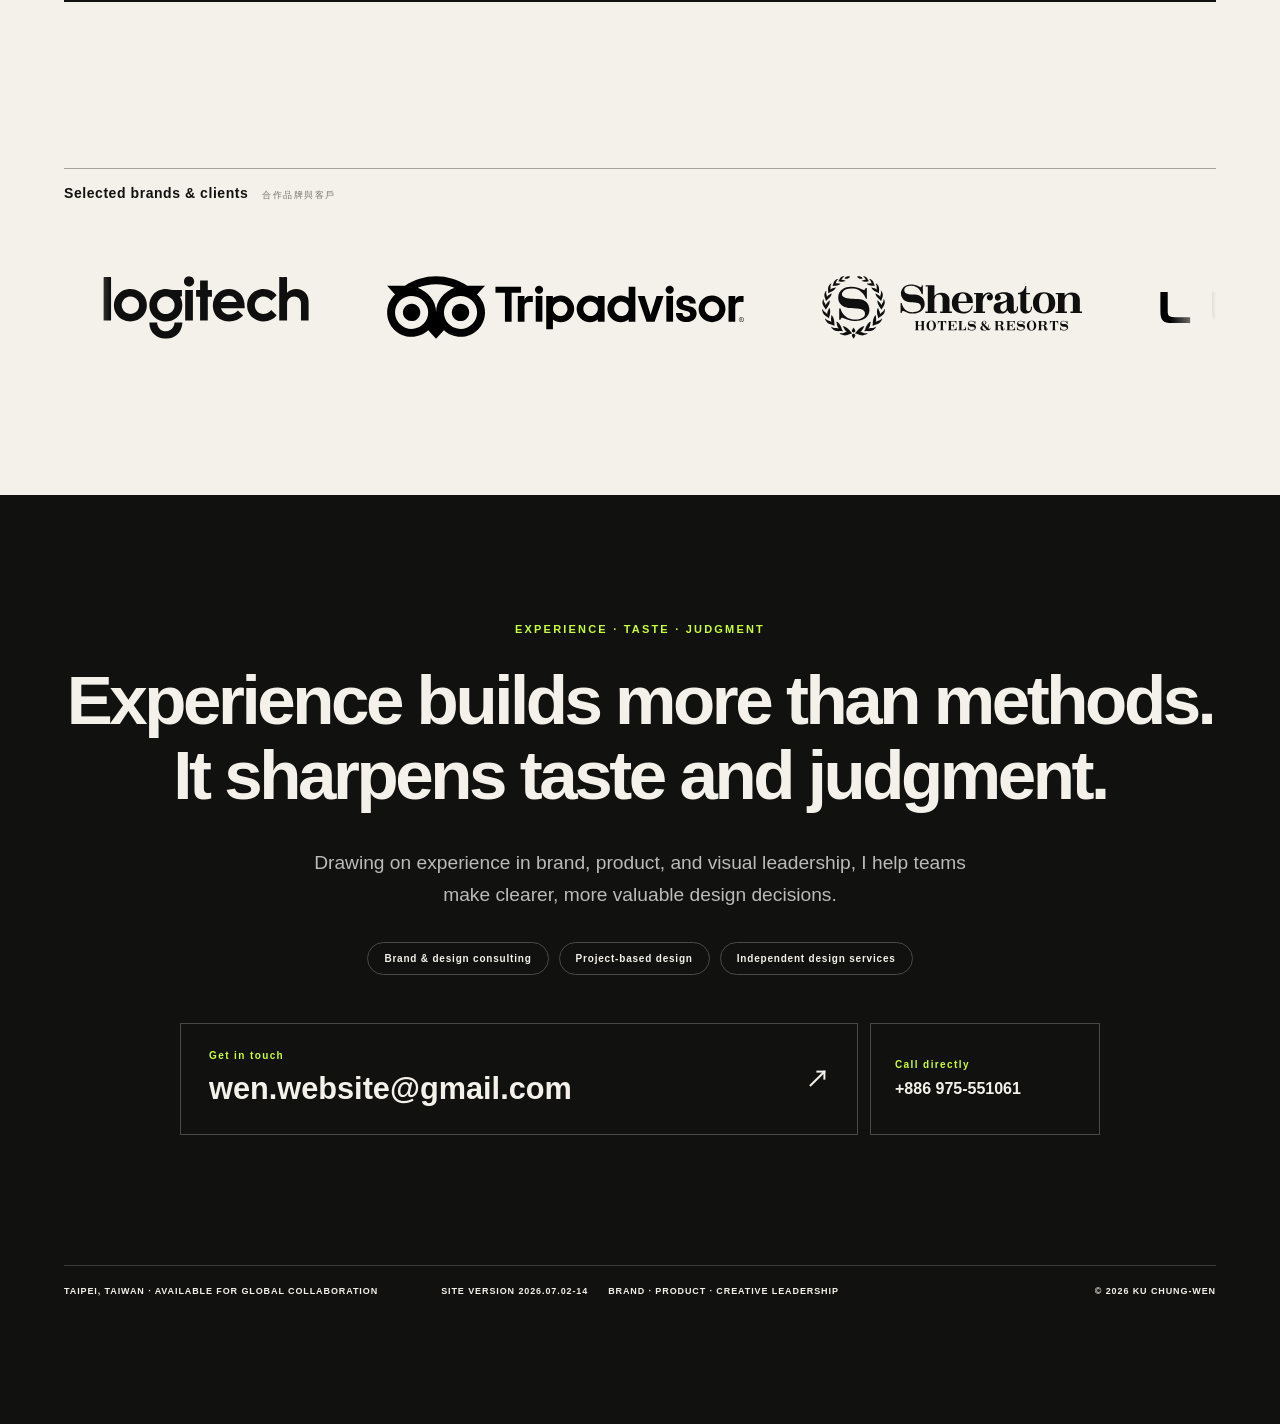
==== commit e57184fe: "Refine English early career label" ====
--- a/index.html
+++ b/index.html
@@ -122,8 +122,8 @@
         ]
       }
     </script>
-    <link rel="stylesheet" href="styles.css?v=20260702-13" />
-    <script src="script.js?v=20260702-13" defer></script>
+    <link rel="stylesheet" href="styles.css?v=20260702-14" />
+    <script src="script.js?v=20260702-14" defer></script>
   </head>
   <body>
     <a class="skip-link" href="#main">跳至主要內容</a>
@@ -1453,7 +1453,7 @@
           <p>TAIPEI, TAIWAN · AVAILABLE FOR GLOBAL COLLABORATION</p>
           <p>
             <span data-zh="版本" data-en="SITE VERSION">版本</span>
-            2026.07.02-13
+            2026.07.02-14
           </p>
           <p>BRAND · PRODUCT · CREATIVE LEADERSHIP</p>
           <p>© <span id="year"></span> KU CHUNG-WEN</p>
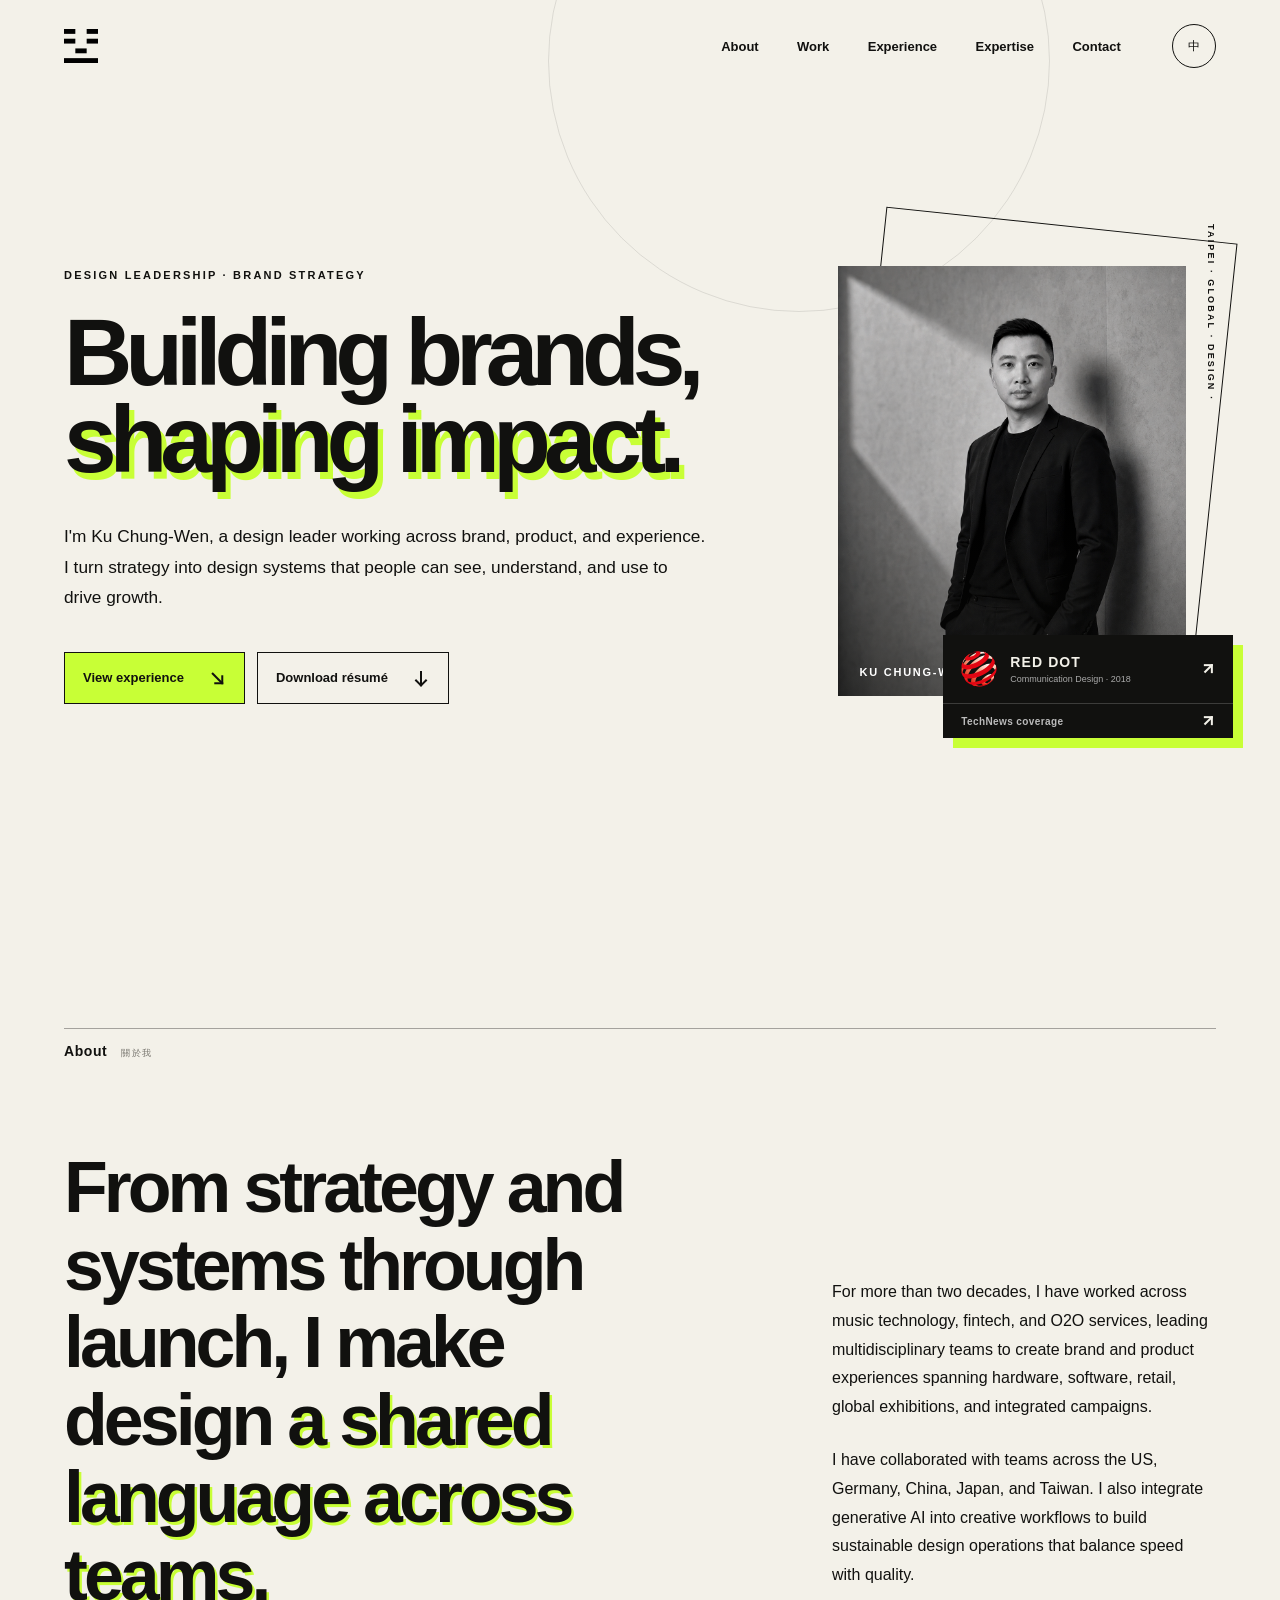
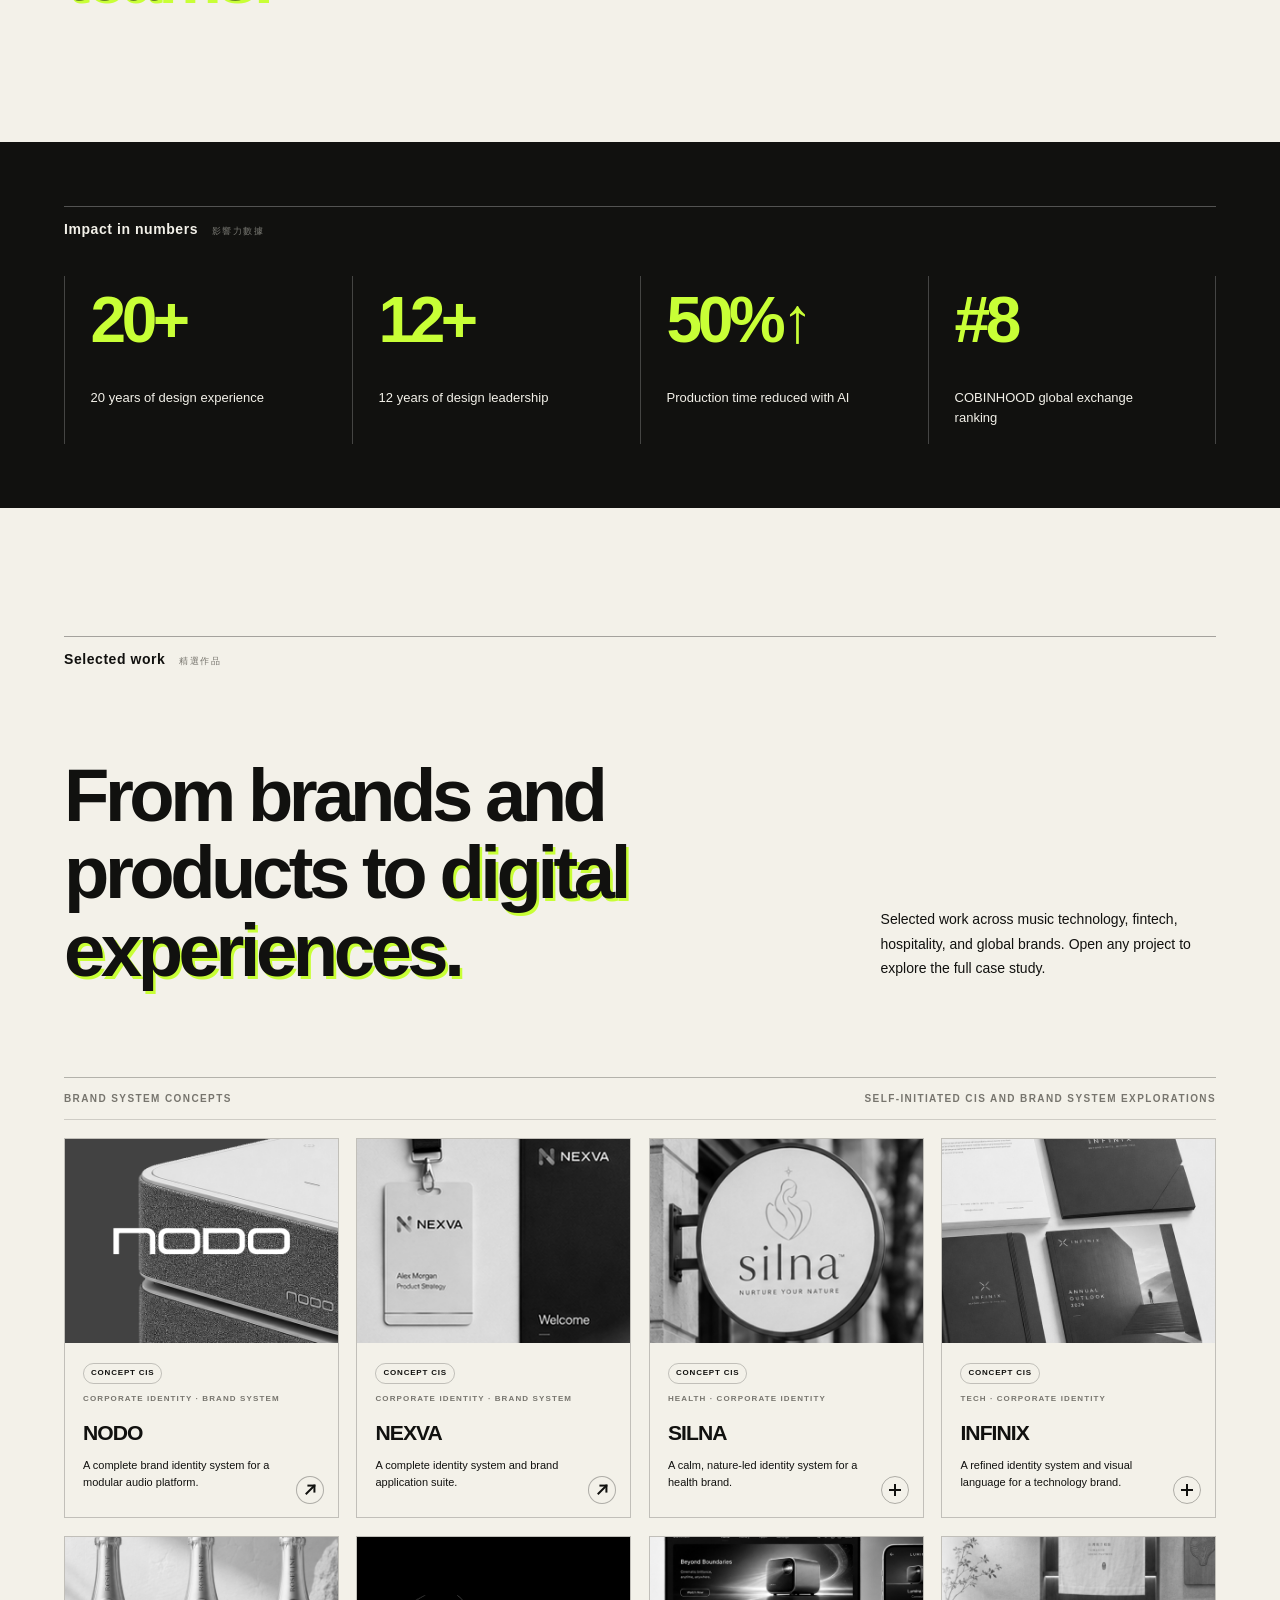
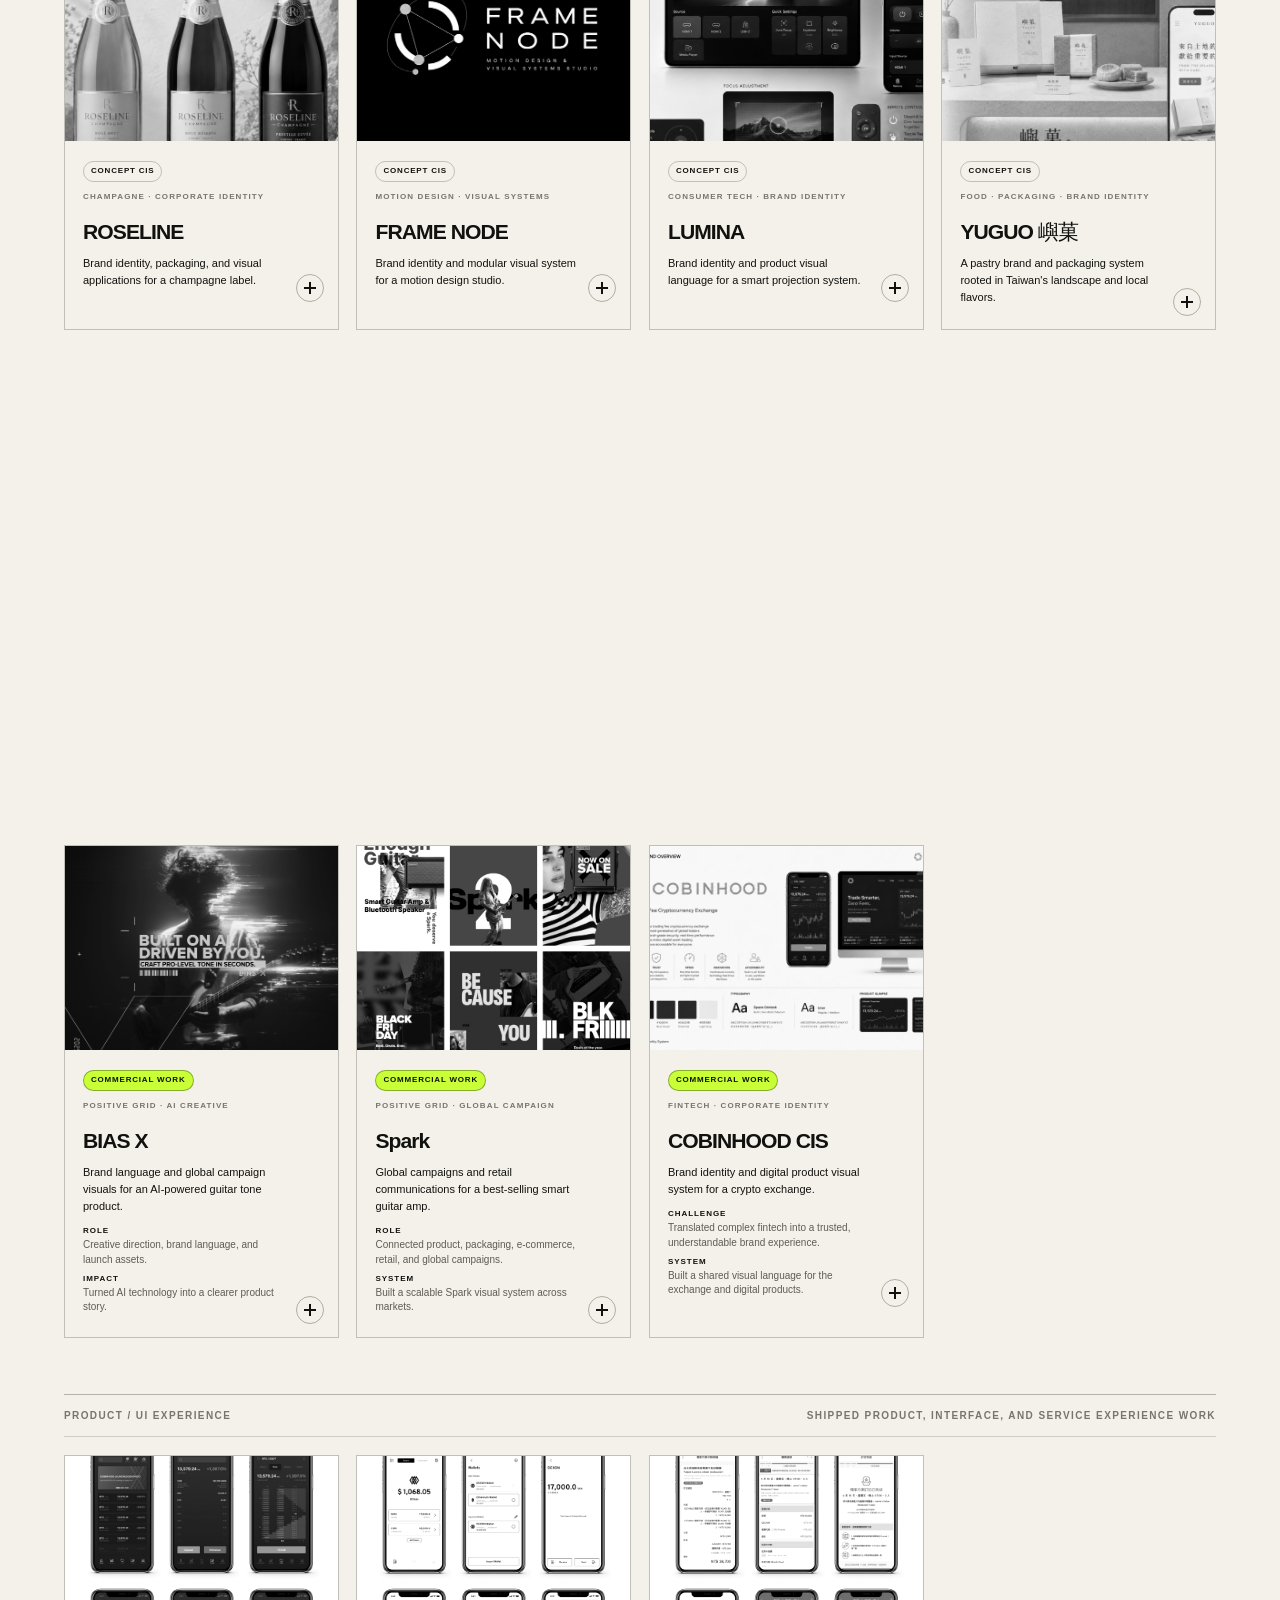
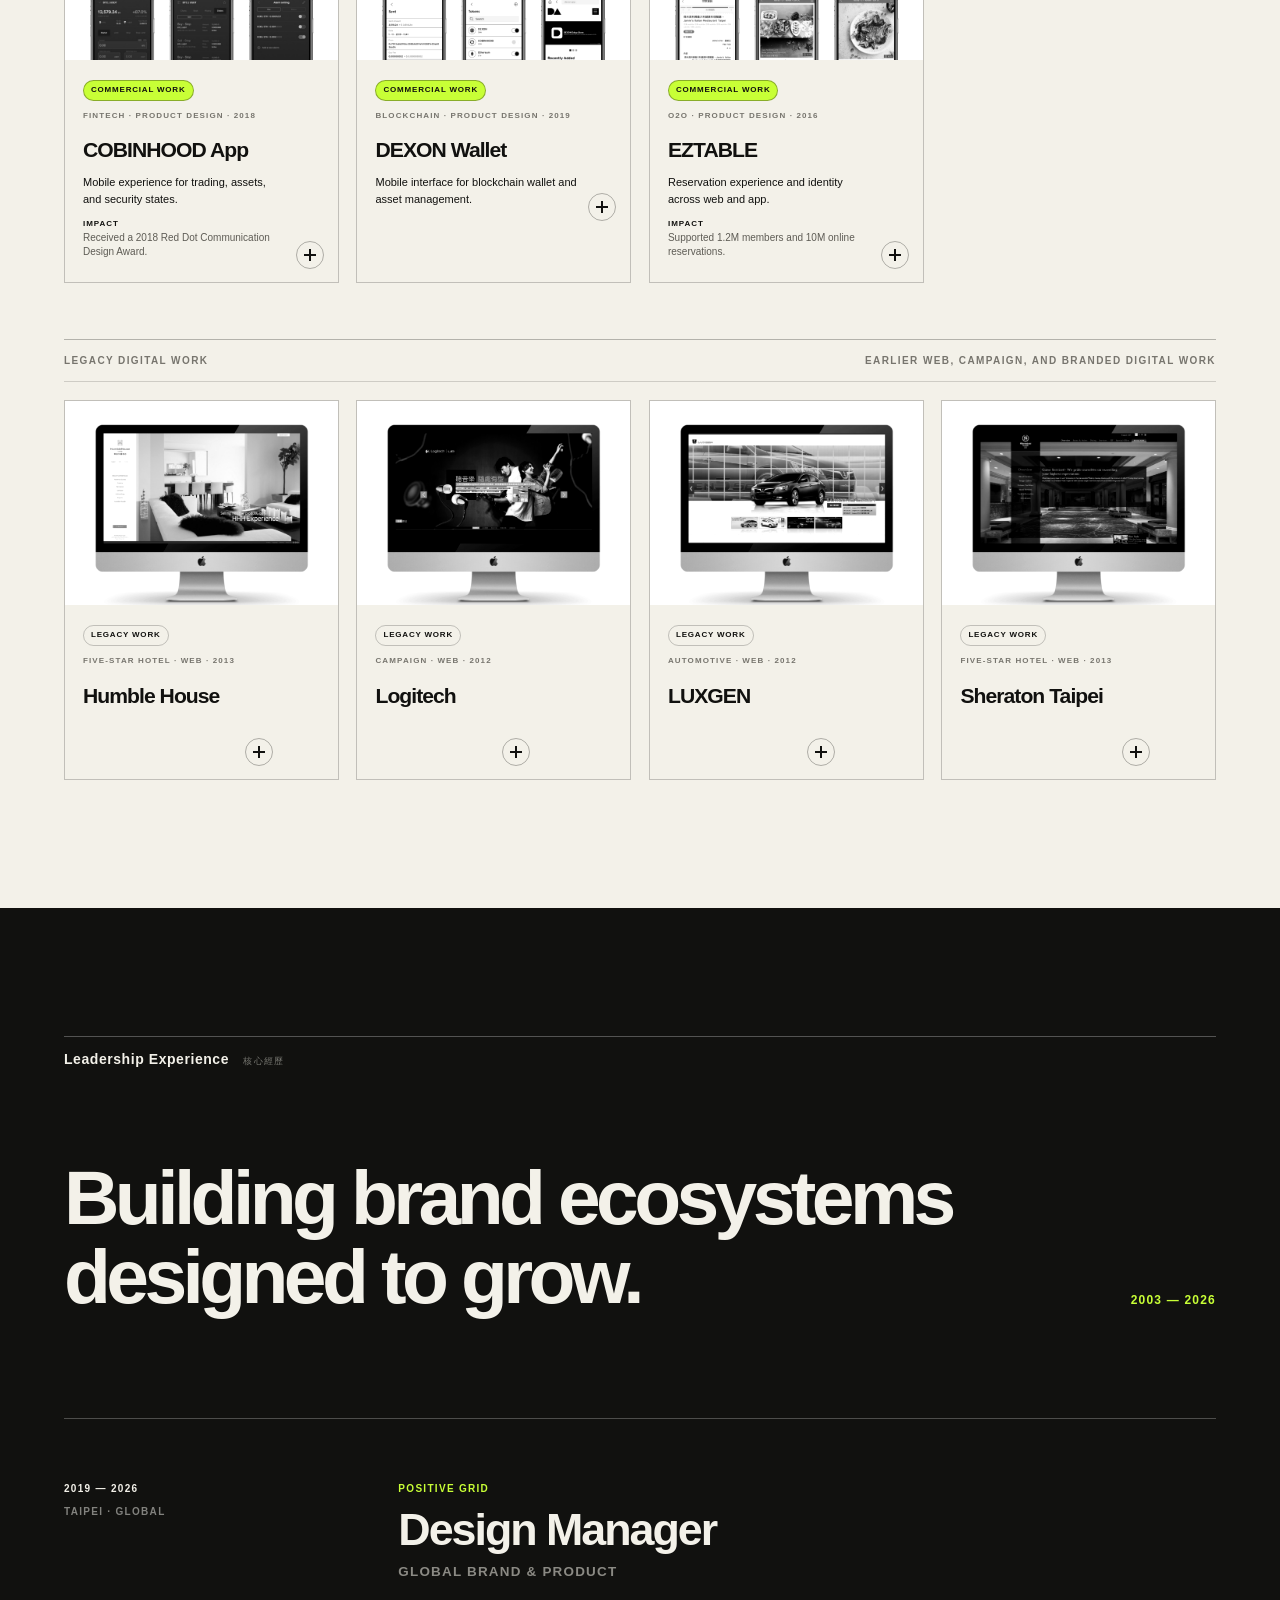
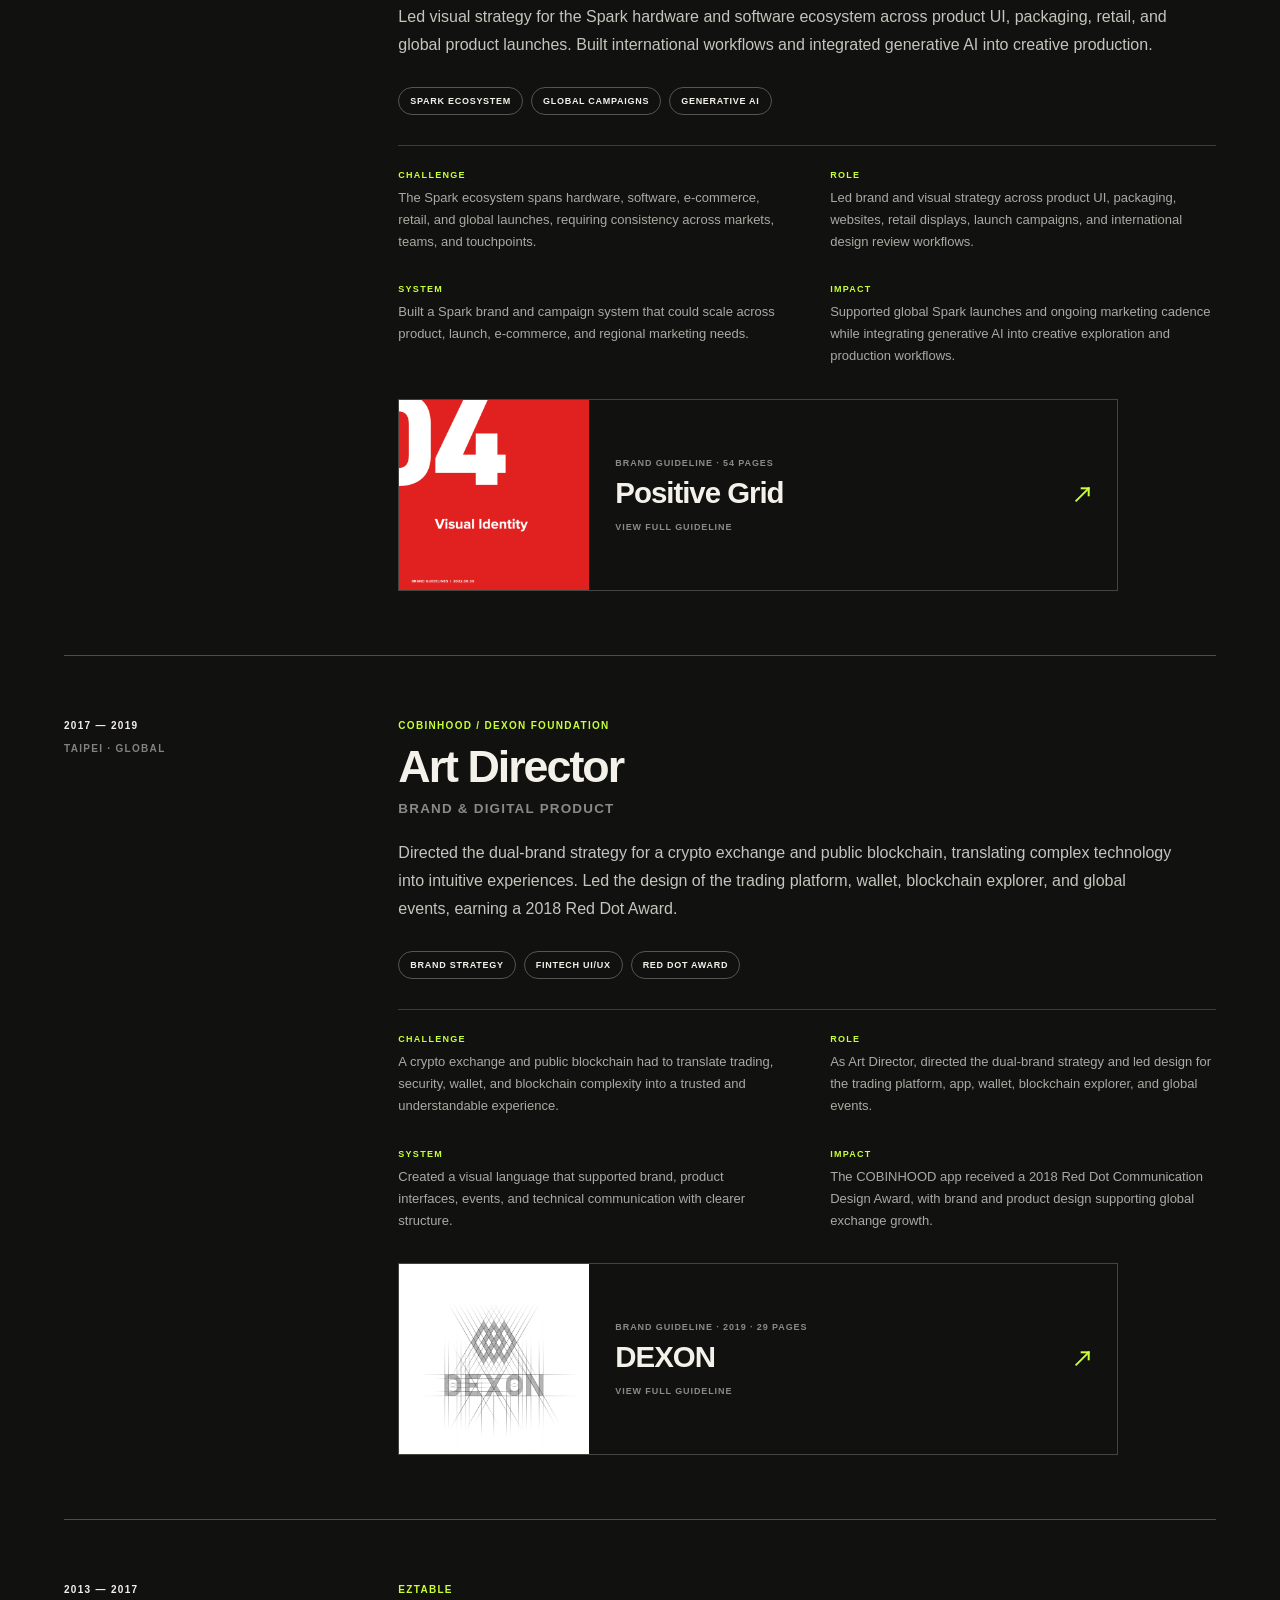
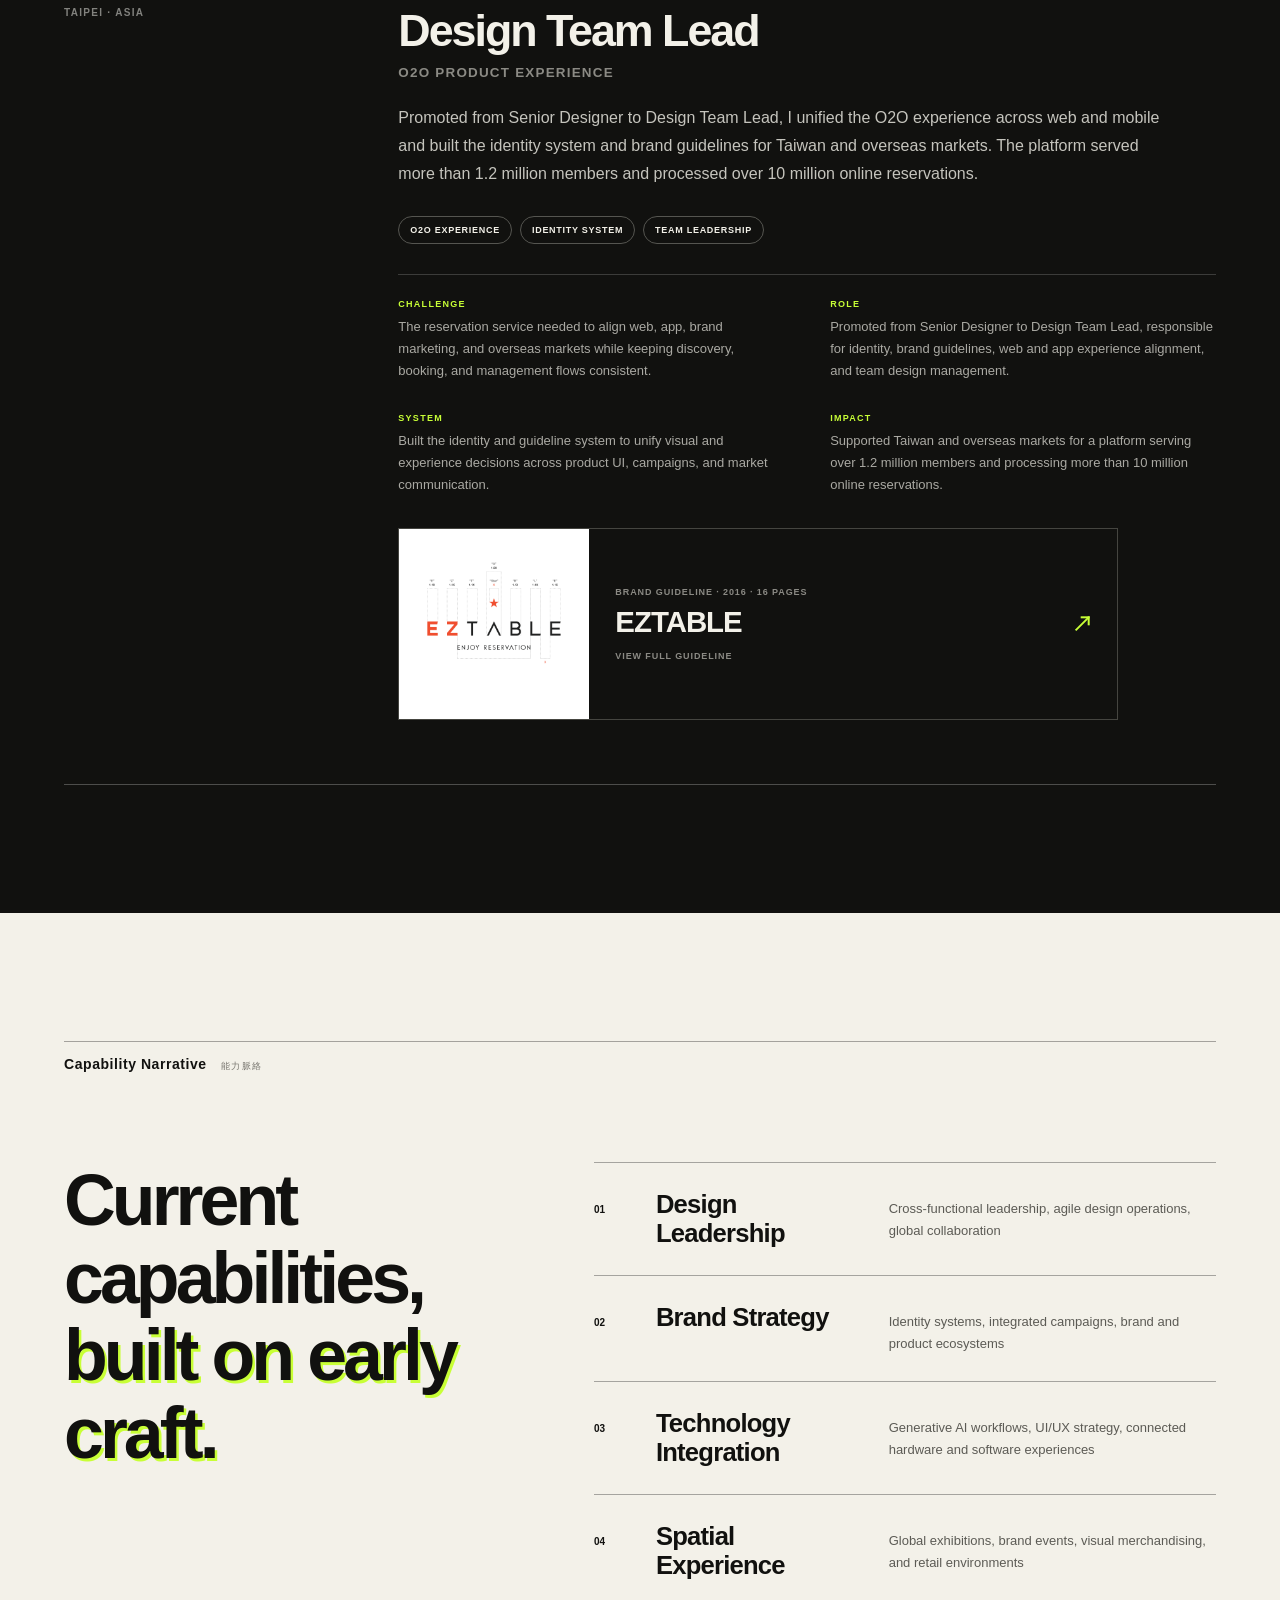
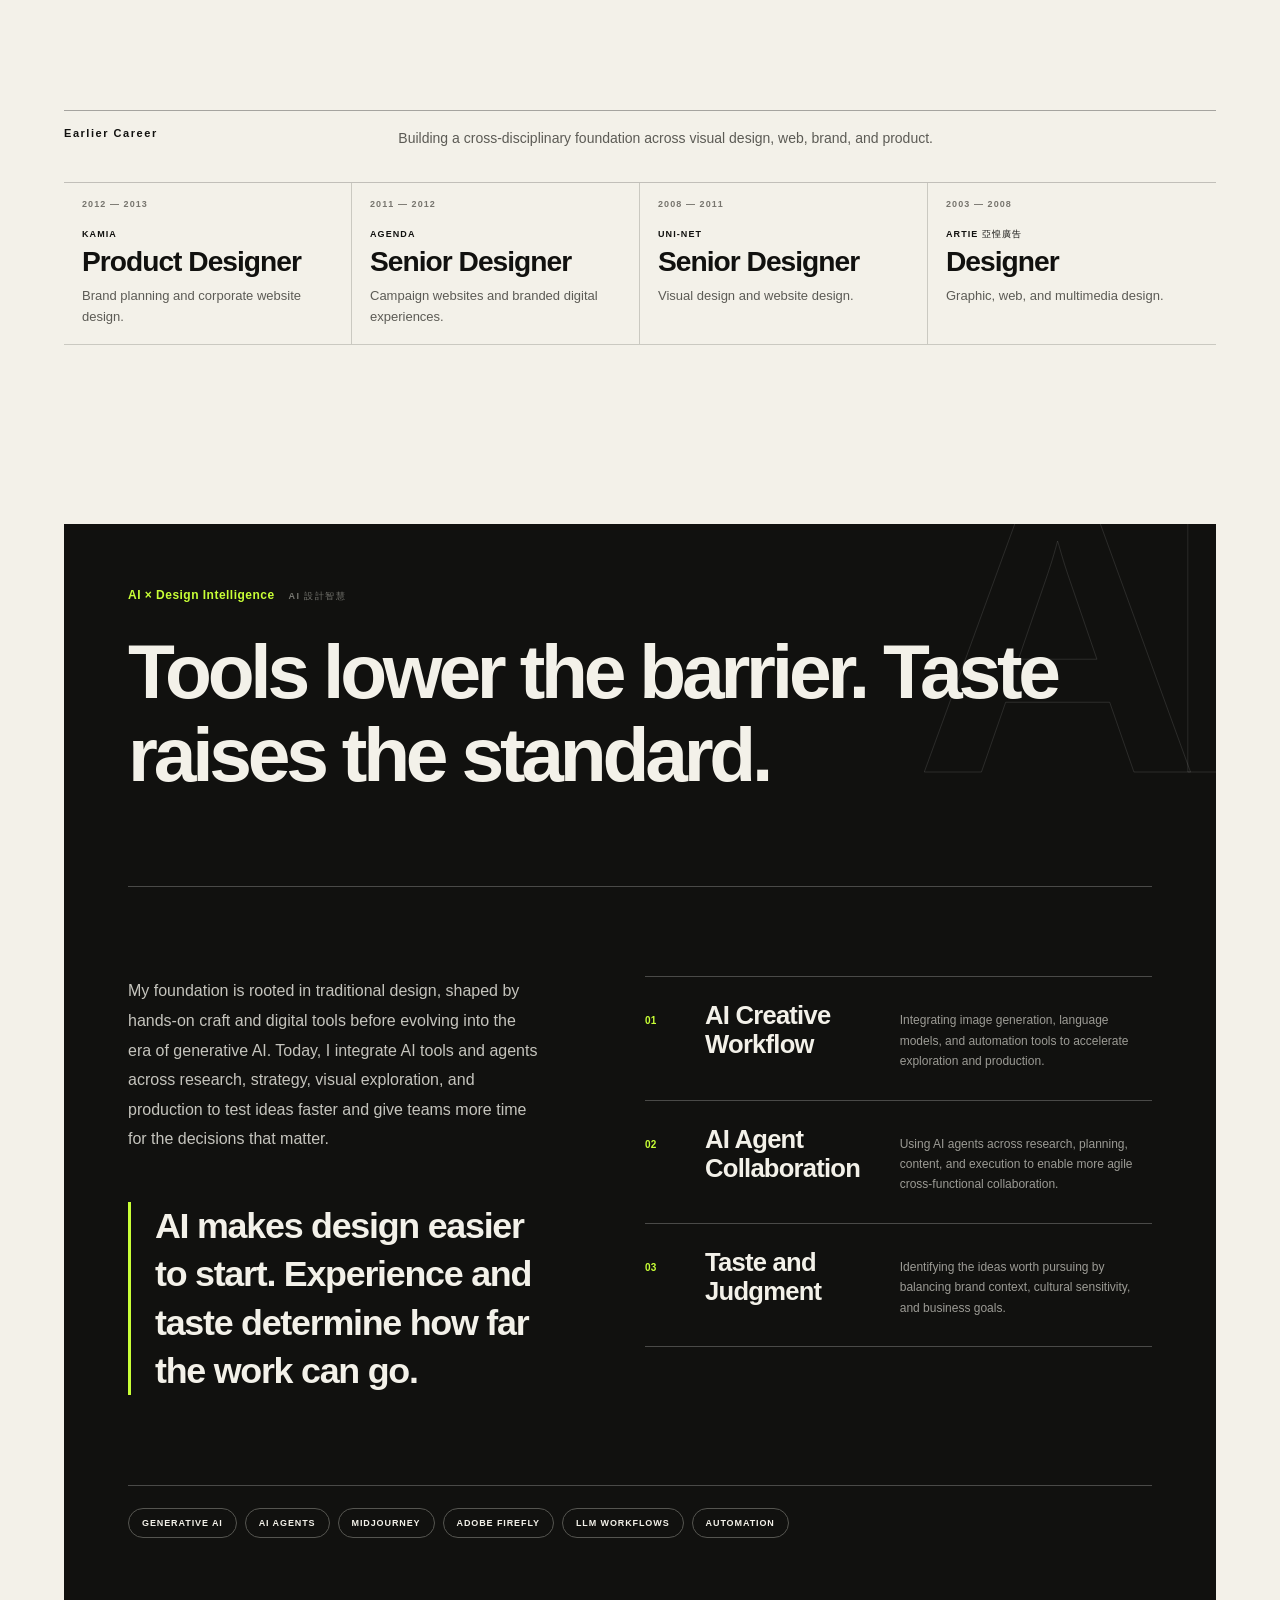
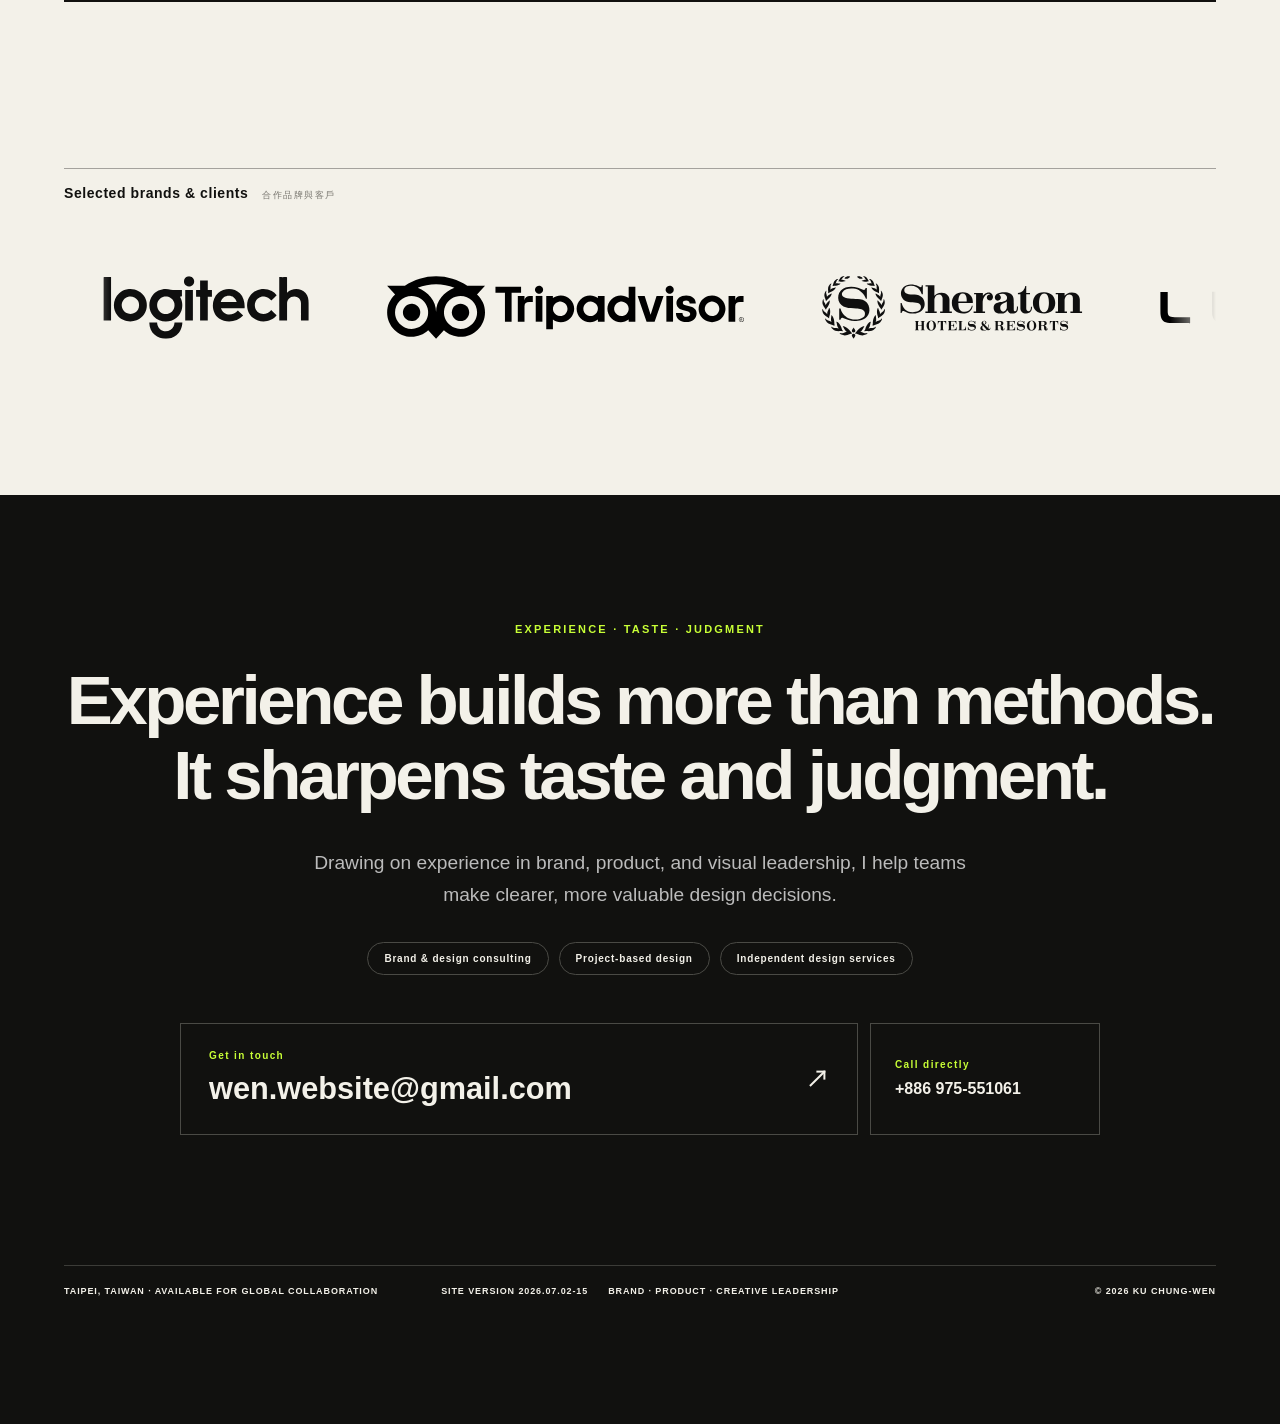
==== commit 3aed4b8c: "Refine brand system category wording" ====
--- a/index.html
+++ b/index.html
@@ -122,8 +122,8 @@
         ]
       }
     </script>
-    <link rel="stylesheet" href="styles.css?v=20260702-14" />
-    <script src="script.js?v=20260702-14" defer></script>
+    <link rel="stylesheet" href="styles.css?v=20260702-15" />
+    <script src="script.js?v=20260702-15" defer></script>
   </head>
   <body>
     <a class="skip-link" href="#main">跳至主要內容</a>
@@ -418,9 +418,9 @@
           <div class="work-category reveal">
             <p>Brand System Concepts</p>
             <span
-              data-zh="自發性 CIS 與品牌系統實驗"
+              data-zh="品牌系統設計實驗"
               data-en="Self-initiated CIS and brand system explorations"
-              >自發性 CIS 與品牌系統實驗</span
+              >品牌系統設計實驗</span
             >
           </div>
           <article class="work-card work-card-wide cis-work-card work-link-card reveal">
@@ -1453,7 +1453,7 @@
           <p>TAIPEI, TAIWAN · AVAILABLE FOR GLOBAL COLLABORATION</p>
           <p>
             <span data-zh="版本" data-en="SITE VERSION">版本</span>
-            2026.07.02-14
+            2026.07.02-15
           </p>
           <p>BRAND · PRODUCT · CREATIVE LEADERSHIP</p>
           <p>© <span id="year"></span> KU CHUNG-WEN</p>
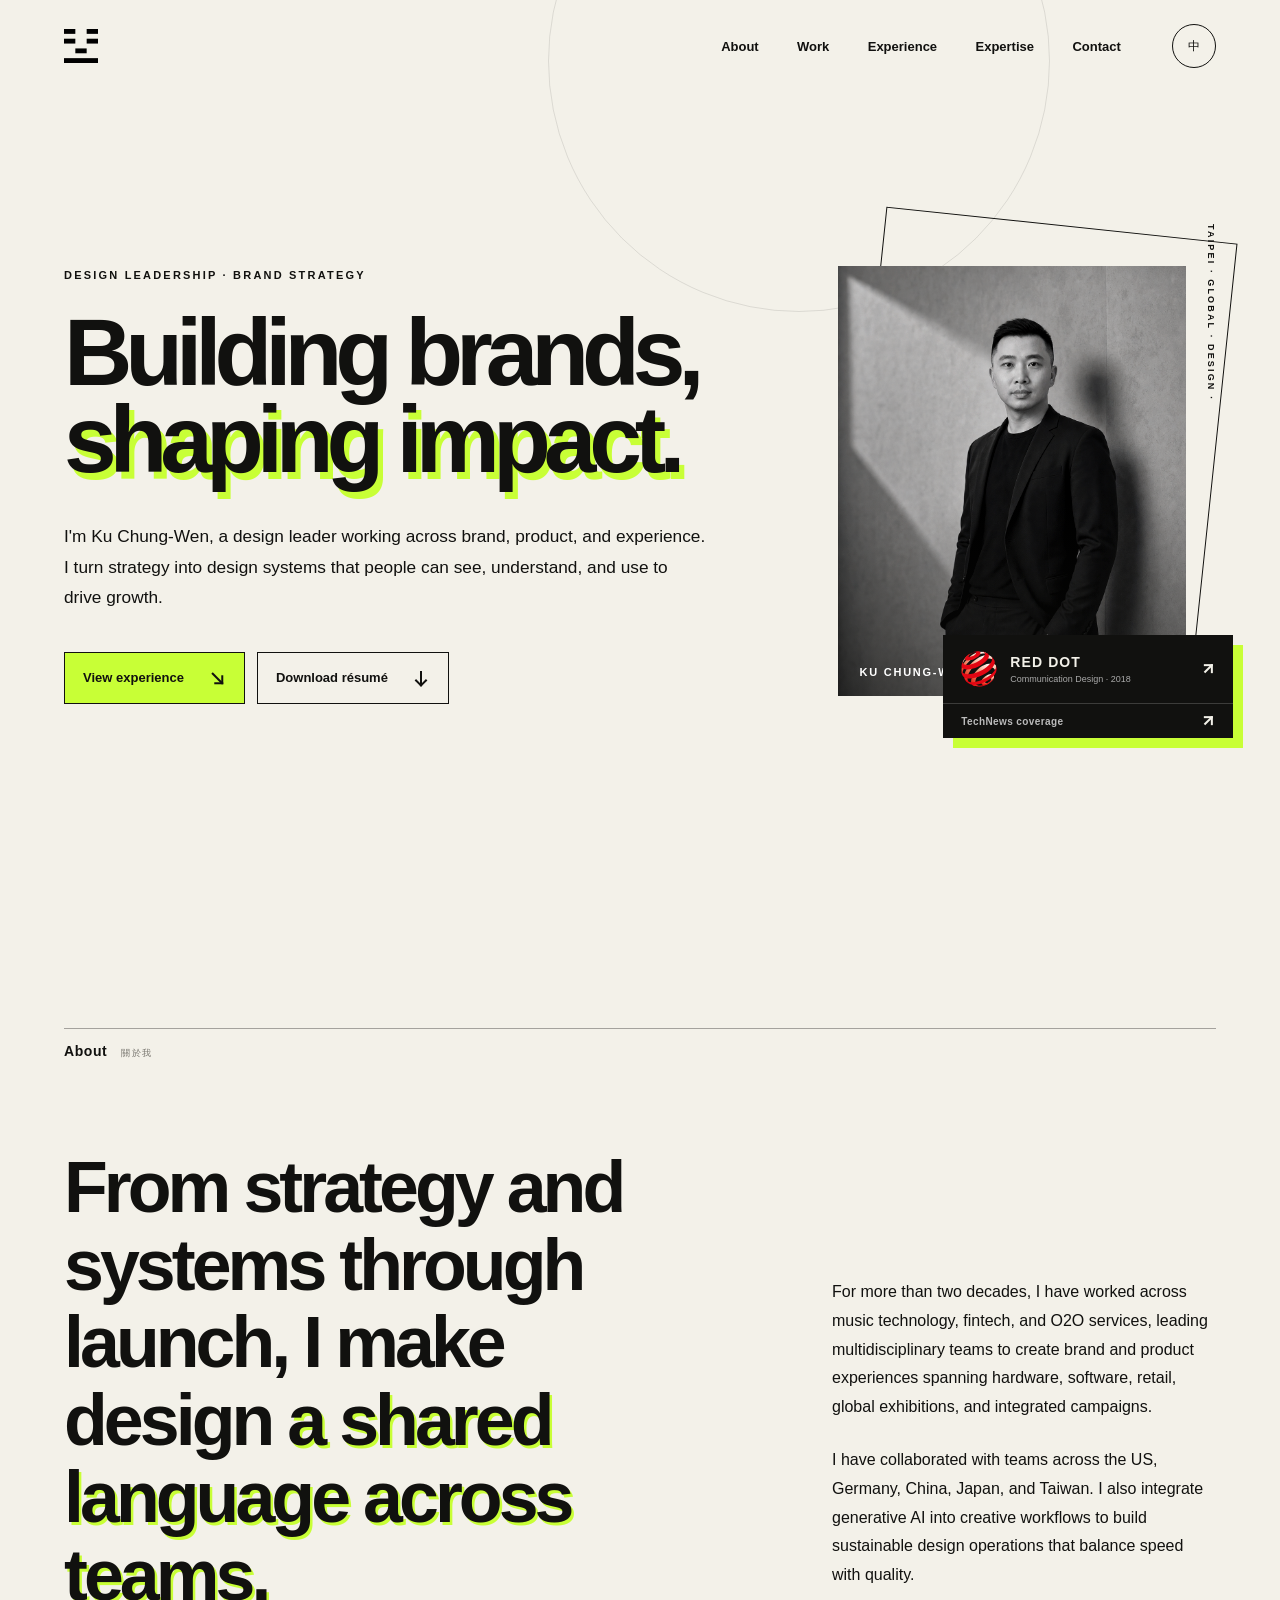
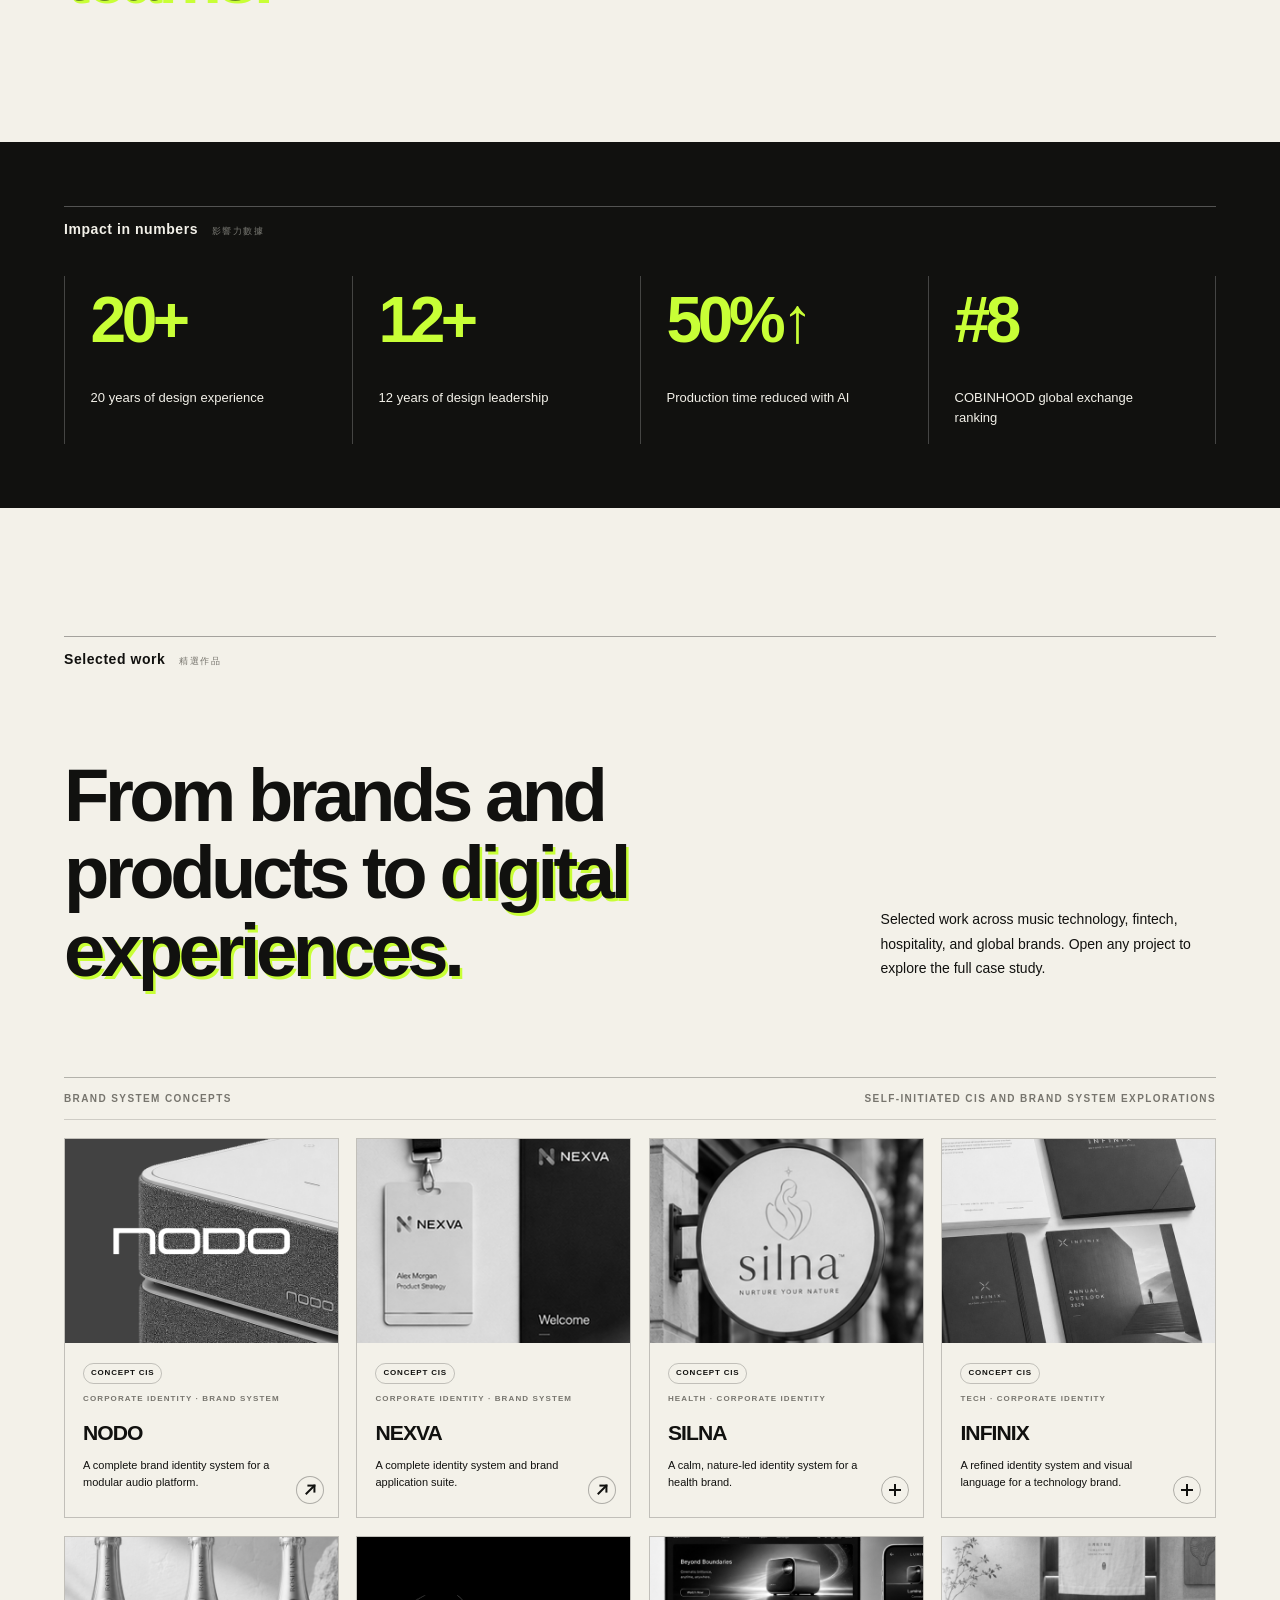
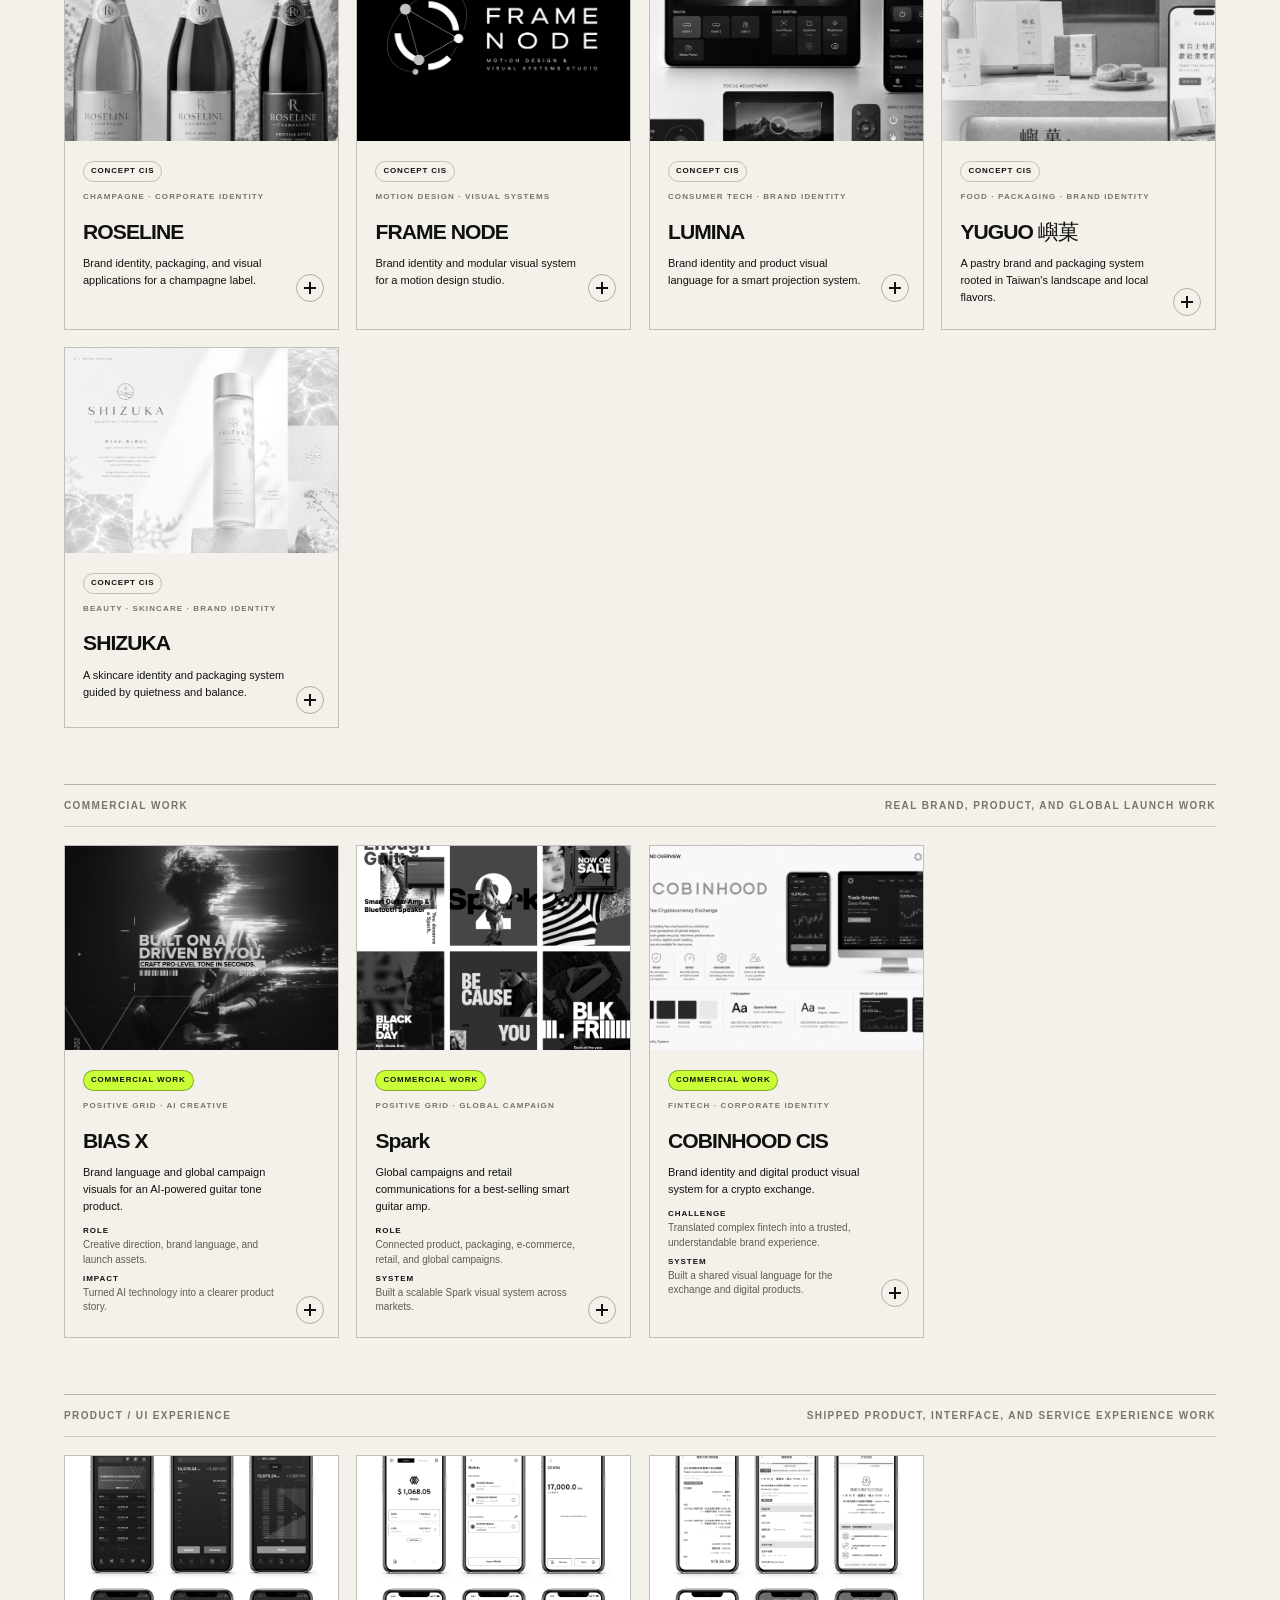
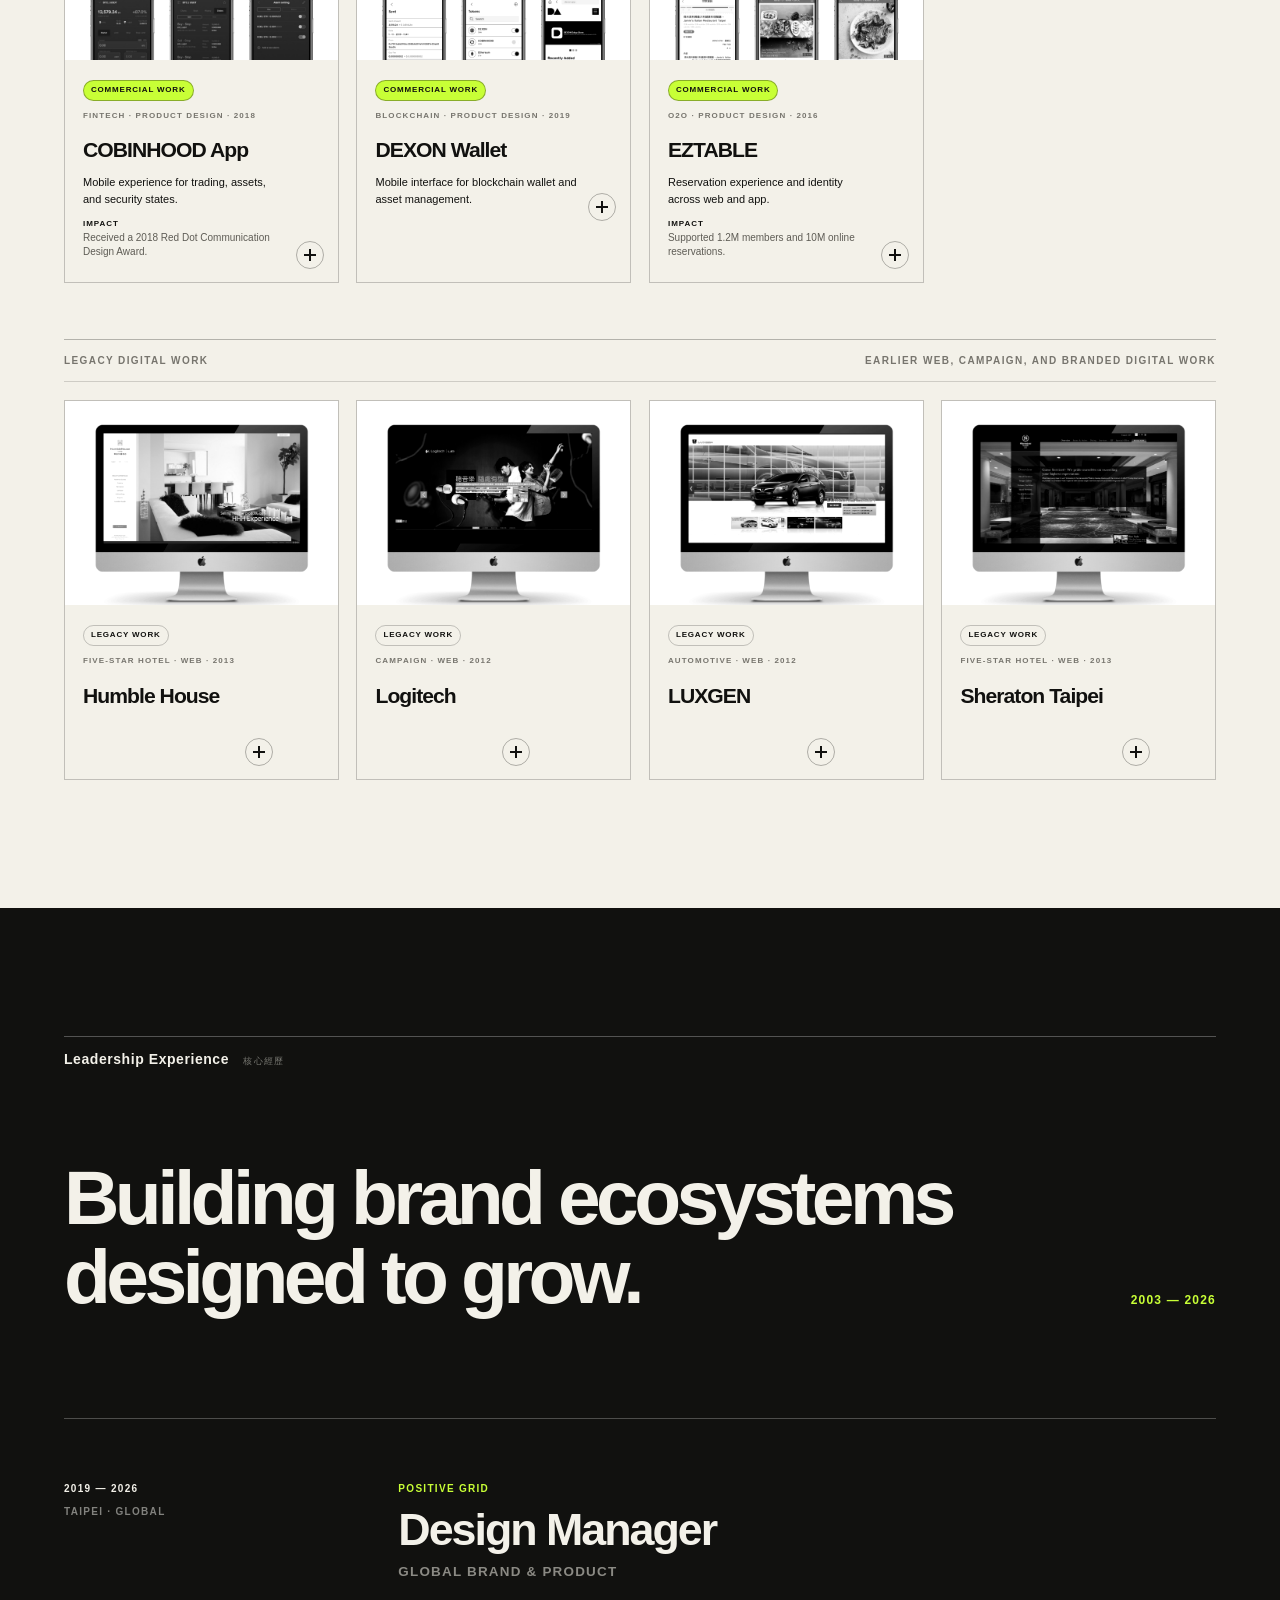
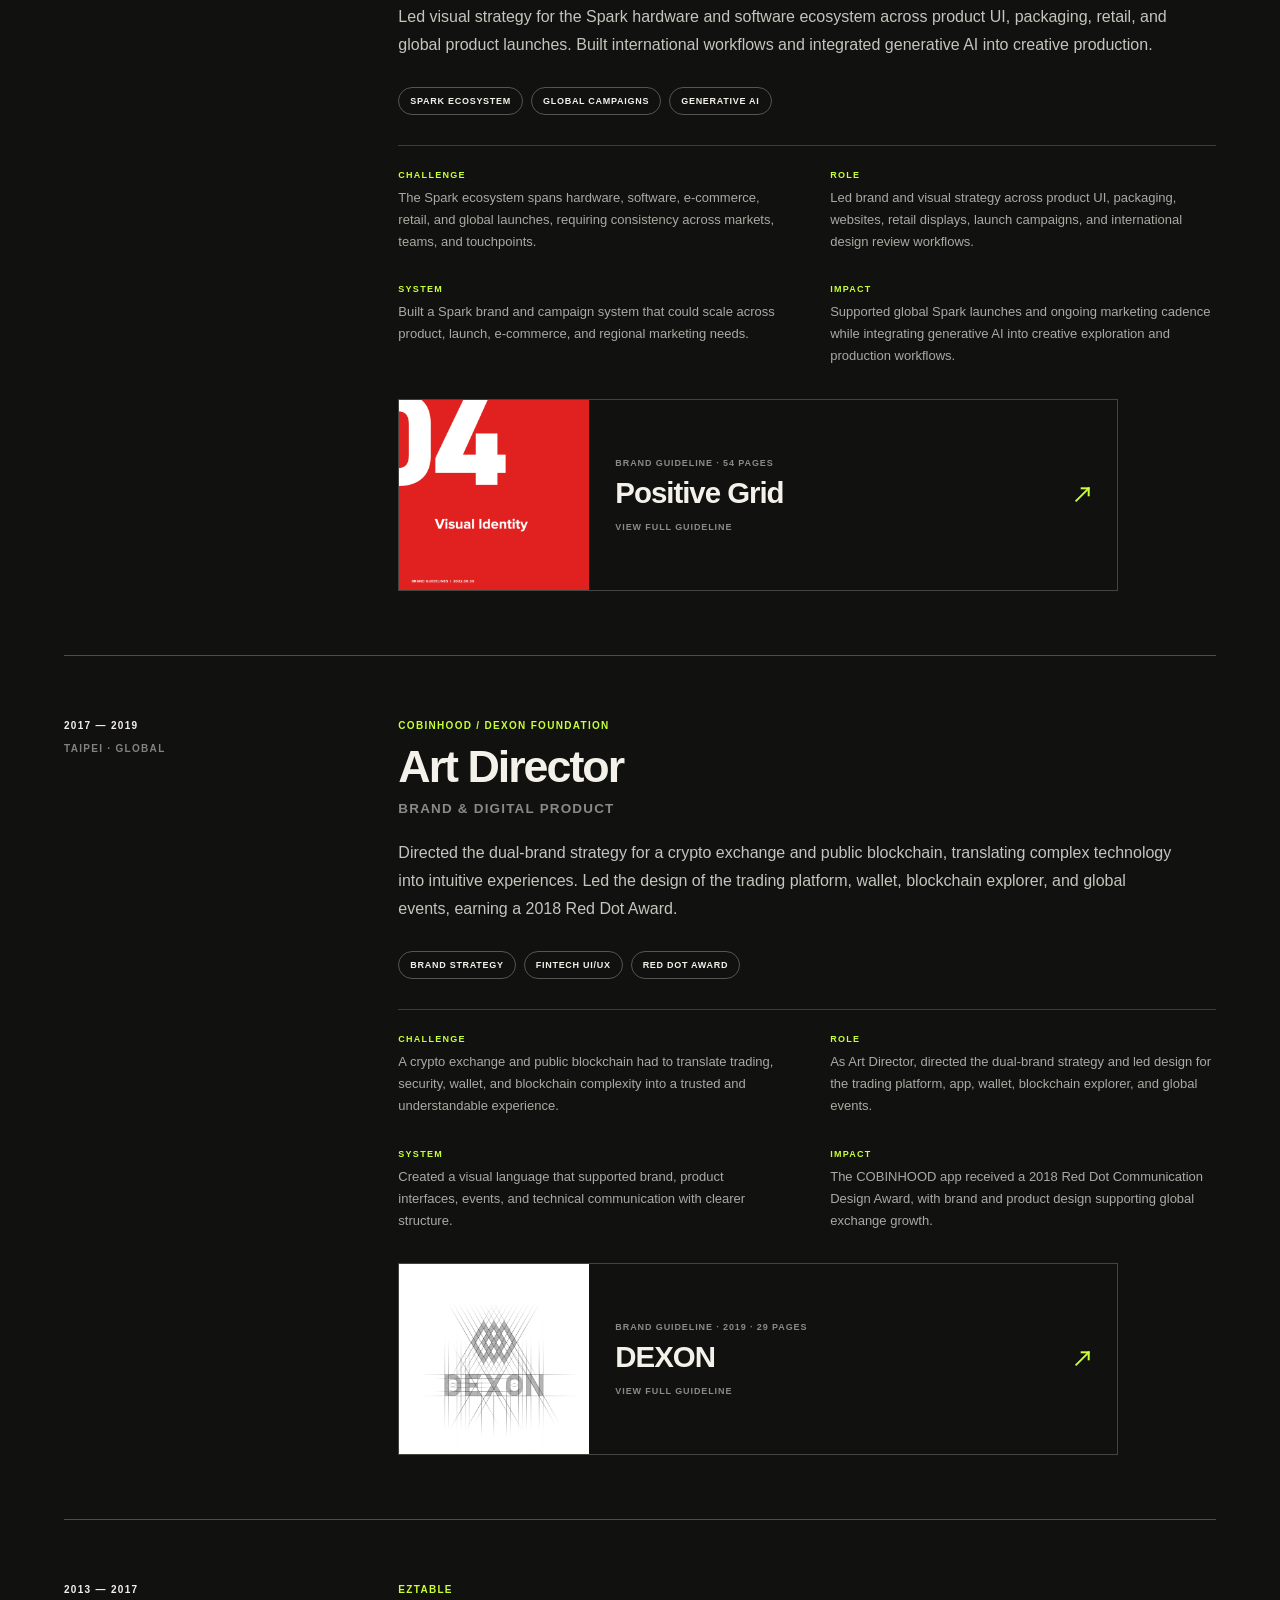
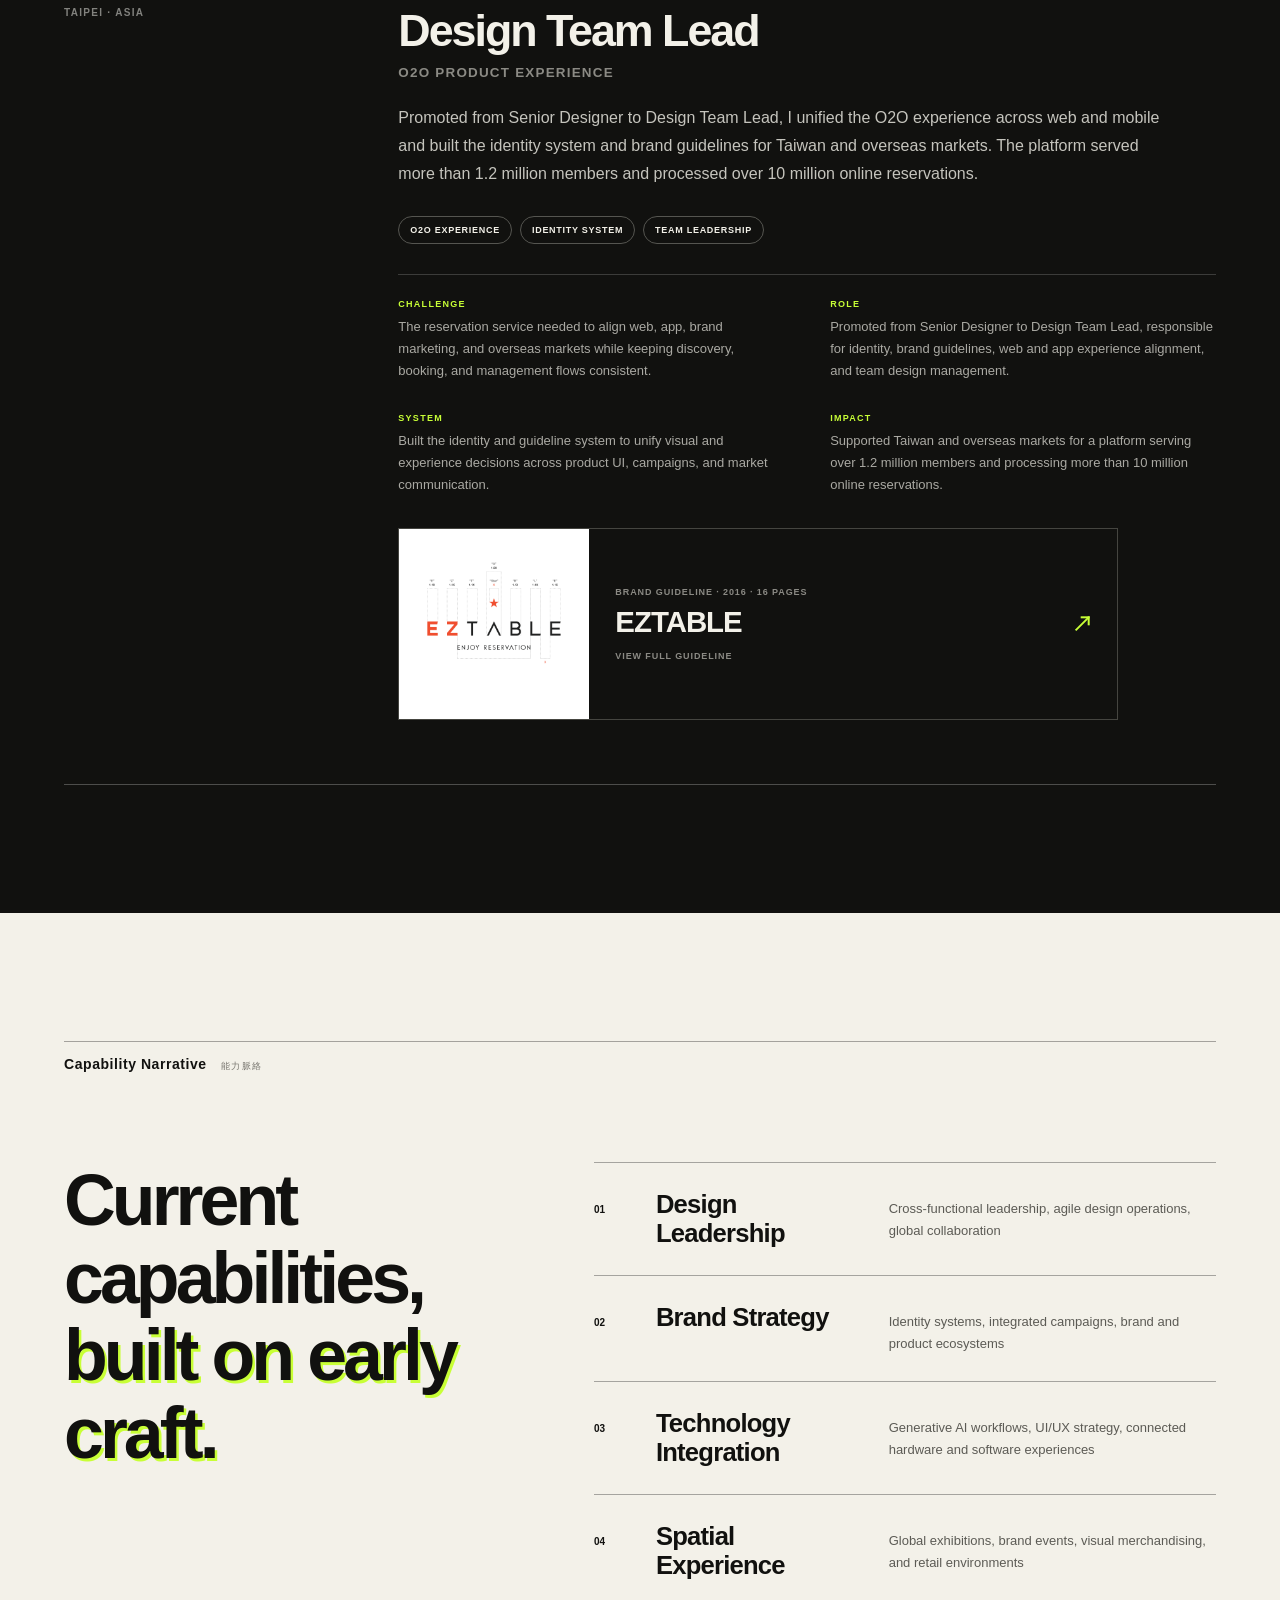
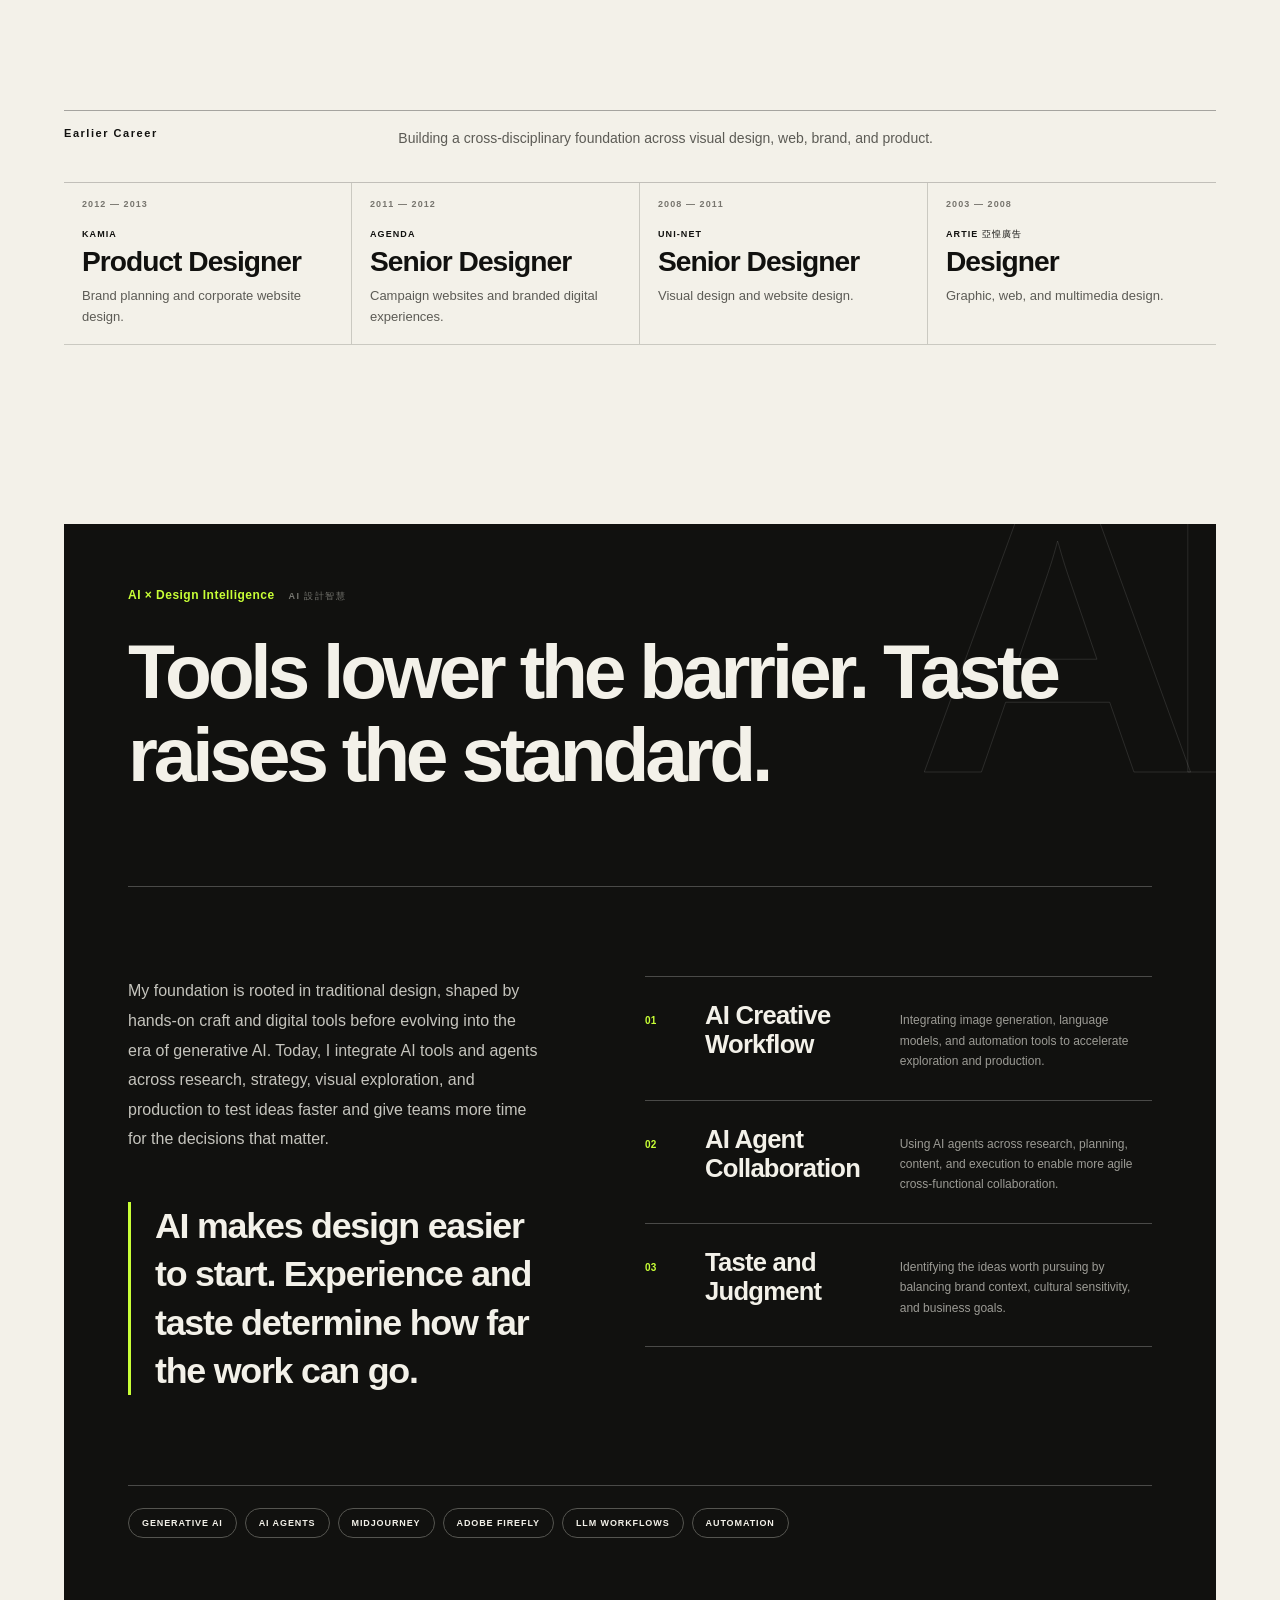
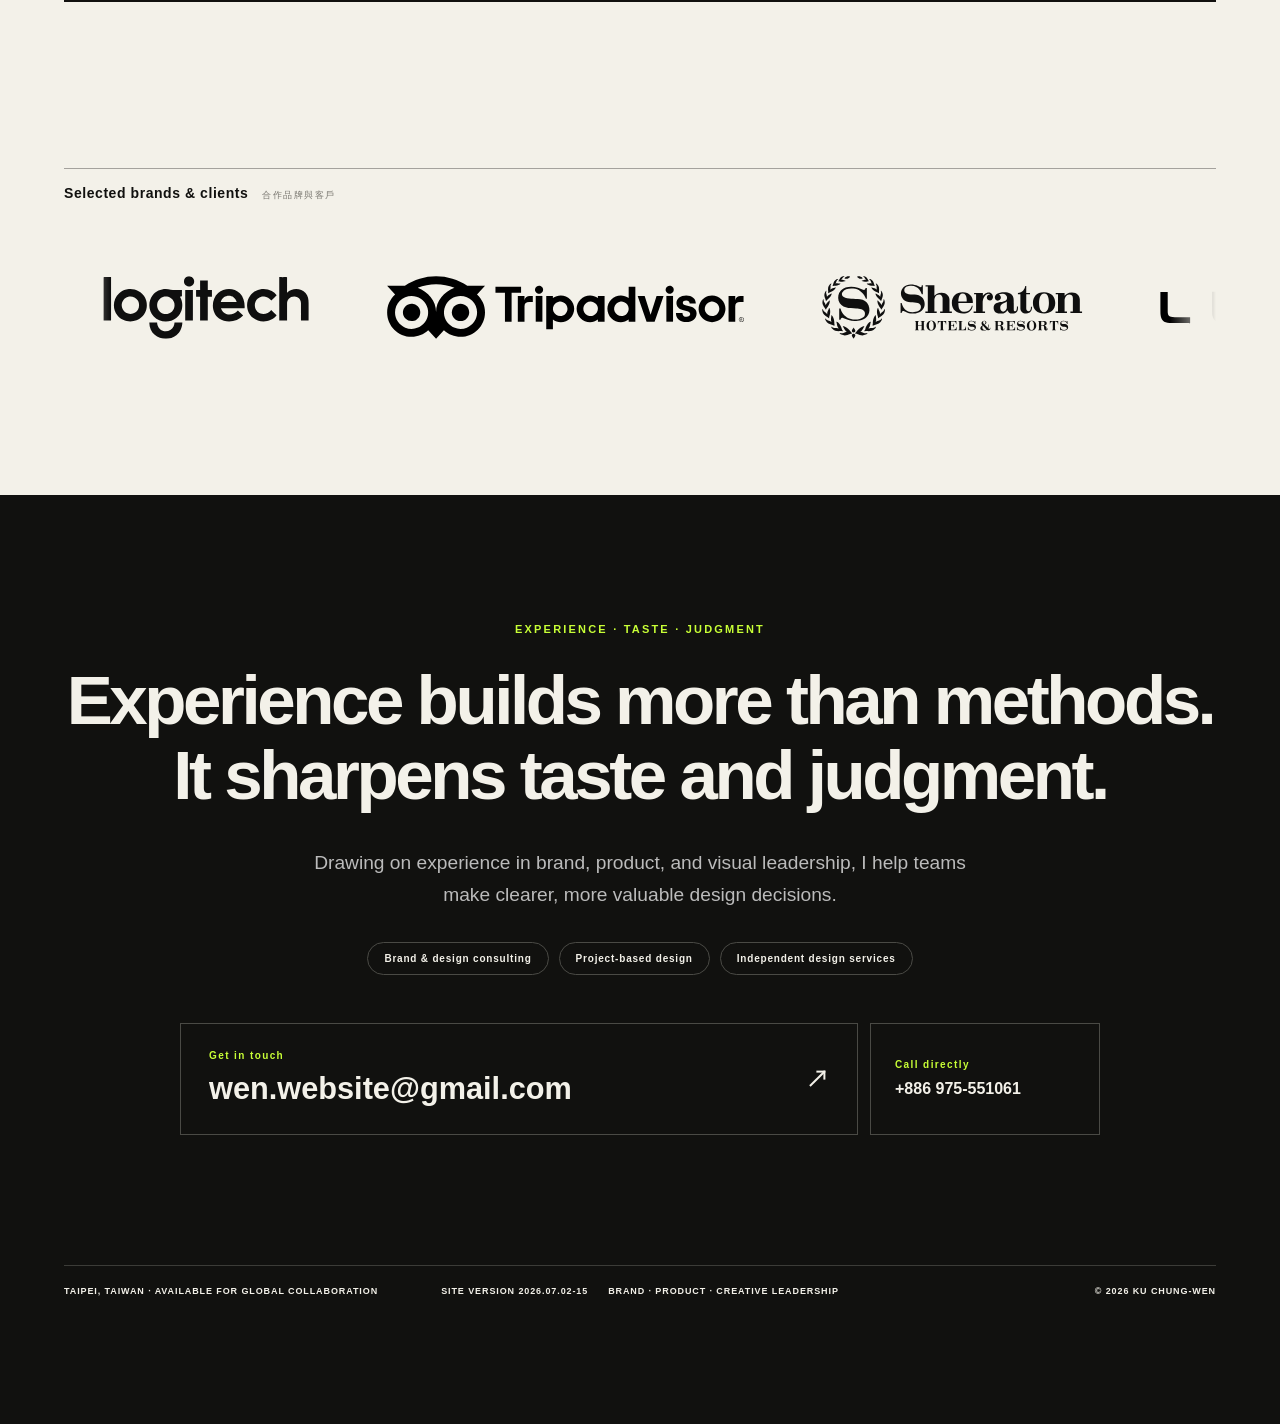
==== commit 68953e17: "Improve Chinese profile and resume structured data" ====
--- a/index.html
+++ b/index.html
@@ -86,14 +86,47 @@
               "@type": "Organization",
               "name": "Positive Grid"
             },
-            "award": "Red Dot Communication Design Award 2018"
+            "award": "Red Dot Communication Design Award 2018",
+            "mainEntityOfPage": [
+              {
+                "@id": "https://kuchungwen.netlify.app/#profile"
+              },
+              {
+                "@id": "https://kuchungwen.netlify.app/en/#profile"
+              }
+            ],
+            "subjectOf": [
+              {
+                "@type": "DigitalDocument",
+                "name": "古仲文履歷",
+                "url": "https://kuchungwen.netlify.app/assets/ku-chung-wen-resume-2026-zh.pdf",
+                "encodingFormat": "application/pdf",
+                "inLanguage": "zh-Hant",
+                "about": {
+                  "@id": "https://kuchungwen.netlify.app/#person"
+                }
+              },
+              {
+                "@type": "DigitalDocument",
+                "name": "Ku Chung-Wen Resume",
+                "url": "https://kuchungwen.netlify.app/assets/ku-chung-wen-resume-2026-en.pdf",
+                "encodingFormat": "application/pdf",
+                "inLanguage": "en",
+                "about": {
+                  "@id": "https://kuchungwen.netlify.app/#person"
+                }
+              }
+            ]
           },
           {
             "@type": "WebSite",
             "@id": "https://kuchungwen.netlify.app/#website",
             "url": "https://kuchungwen.netlify.app/",
             "name": "Ku Chung-Wen Portfolio",
-            "inLanguage": ["zh-Hant", "en"],
+            "inLanguage": [
+              "zh-Hant",
+              "en"
+            ],
             "publisher": {
               "@id": "https://kuchungwen.netlify.app/#person"
             }
@@ -104,19 +137,69 @@
             "url": "https://kuchungwen.netlify.app/",
             "name": "Ku Chung-Wen Design Leadership Portfolio",
             "description": "Selected work across brand strategy, product experience, corporate identity systems, and AI-powered creative operations.",
-            "inLanguage": ["zh-Hant", "en"],
+            "inLanguage": [
+              "zh-Hant",
+              "en"
+            ],
             "mainEntity": {
               "@type": "ItemList",
               "itemListElement": [
-                { "@type": "ListItem", "position": 1, "name": "Positive Grid Spark", "url": "https://kuchungwen.netlify.app/#work" },
-                { "@type": "ListItem", "position": 2, "name": "COBINHOOD", "url": "https://kuchungwen.netlify.app/#work" },
-                { "@type": "ListItem", "position": 3, "name": "EZTABLE", "url": "https://kuchungwen.netlify.app/#work" },
-                { "@type": "ListItem", "position": 4, "name": "NODO", "url": "https://kuchungwen.netlify.app/cis.html" },
-                { "@type": "ListItem", "position": 5, "name": "NEXVA", "url": "https://kuchungwen.netlify.app/nexva.html" }
+                {
+                  "@type": "ListItem",
+                  "position": 1,
+                  "name": "Positive Grid Spark",
+                  "url": "https://kuchungwen.netlify.app/#work"
+                },
+                {
+                  "@type": "ListItem",
+                  "position": 2,
+                  "name": "COBINHOOD",
+                  "url": "https://kuchungwen.netlify.app/#work"
+                },
+                {
+                  "@type": "ListItem",
+                  "position": 3,
+                  "name": "EZTABLE",
+                  "url": "https://kuchungwen.netlify.app/#work"
+                },
+                {
+                  "@type": "ListItem",
+                  "position": 4,
+                  "name": "NODO",
+                  "url": "https://kuchungwen.netlify.app/cis.html"
+                },
+                {
+                  "@type": "ListItem",
+                  "position": 5,
+                  "name": "NEXVA",
+                  "url": "https://kuchungwen.netlify.app/nexva.html"
+                }
               ]
             },
             "about": {
               "@id": "https://kuchungwen.netlify.app/#person"
+            }
+          },
+          {
+            "@type": "ProfilePage",
+            "@id": "https://kuchungwen.netlify.app/#profile",
+            "url": "https://kuchungwen.netlify.app/",
+            "name": "古仲文 Ku Chung-Wen｜履歷與作品集",
+            "description": "古仲文 Ku Chung-Wen 是設計領導者，專注品牌策略、產品體驗、企業識別系統與 AI 驅動的創意營運，曾服務 Positive Grid、COBINHOOD、DEXON、EZTABLE 等科技與生活品牌。",
+            "inLanguage": "zh-Hant",
+            "mainEntity": {
+              "@id": "https://kuchungwen.netlify.app/#person"
+            },
+            "isPartOf": {
+              "@id": "https://kuchungwen.netlify.app/#website"
+            },
+            "relatedLink": [
+              "https://kuchungwen.netlify.app/#experience",
+              "https://kuchungwen.netlify.app/#expertise",
+              "https://kuchungwen.netlify.app/#work"
+            ],
+            "workTranslation": {
+              "@id": "https://kuchungwen.netlify.app/en/#profile"
             }
           }
         ]
